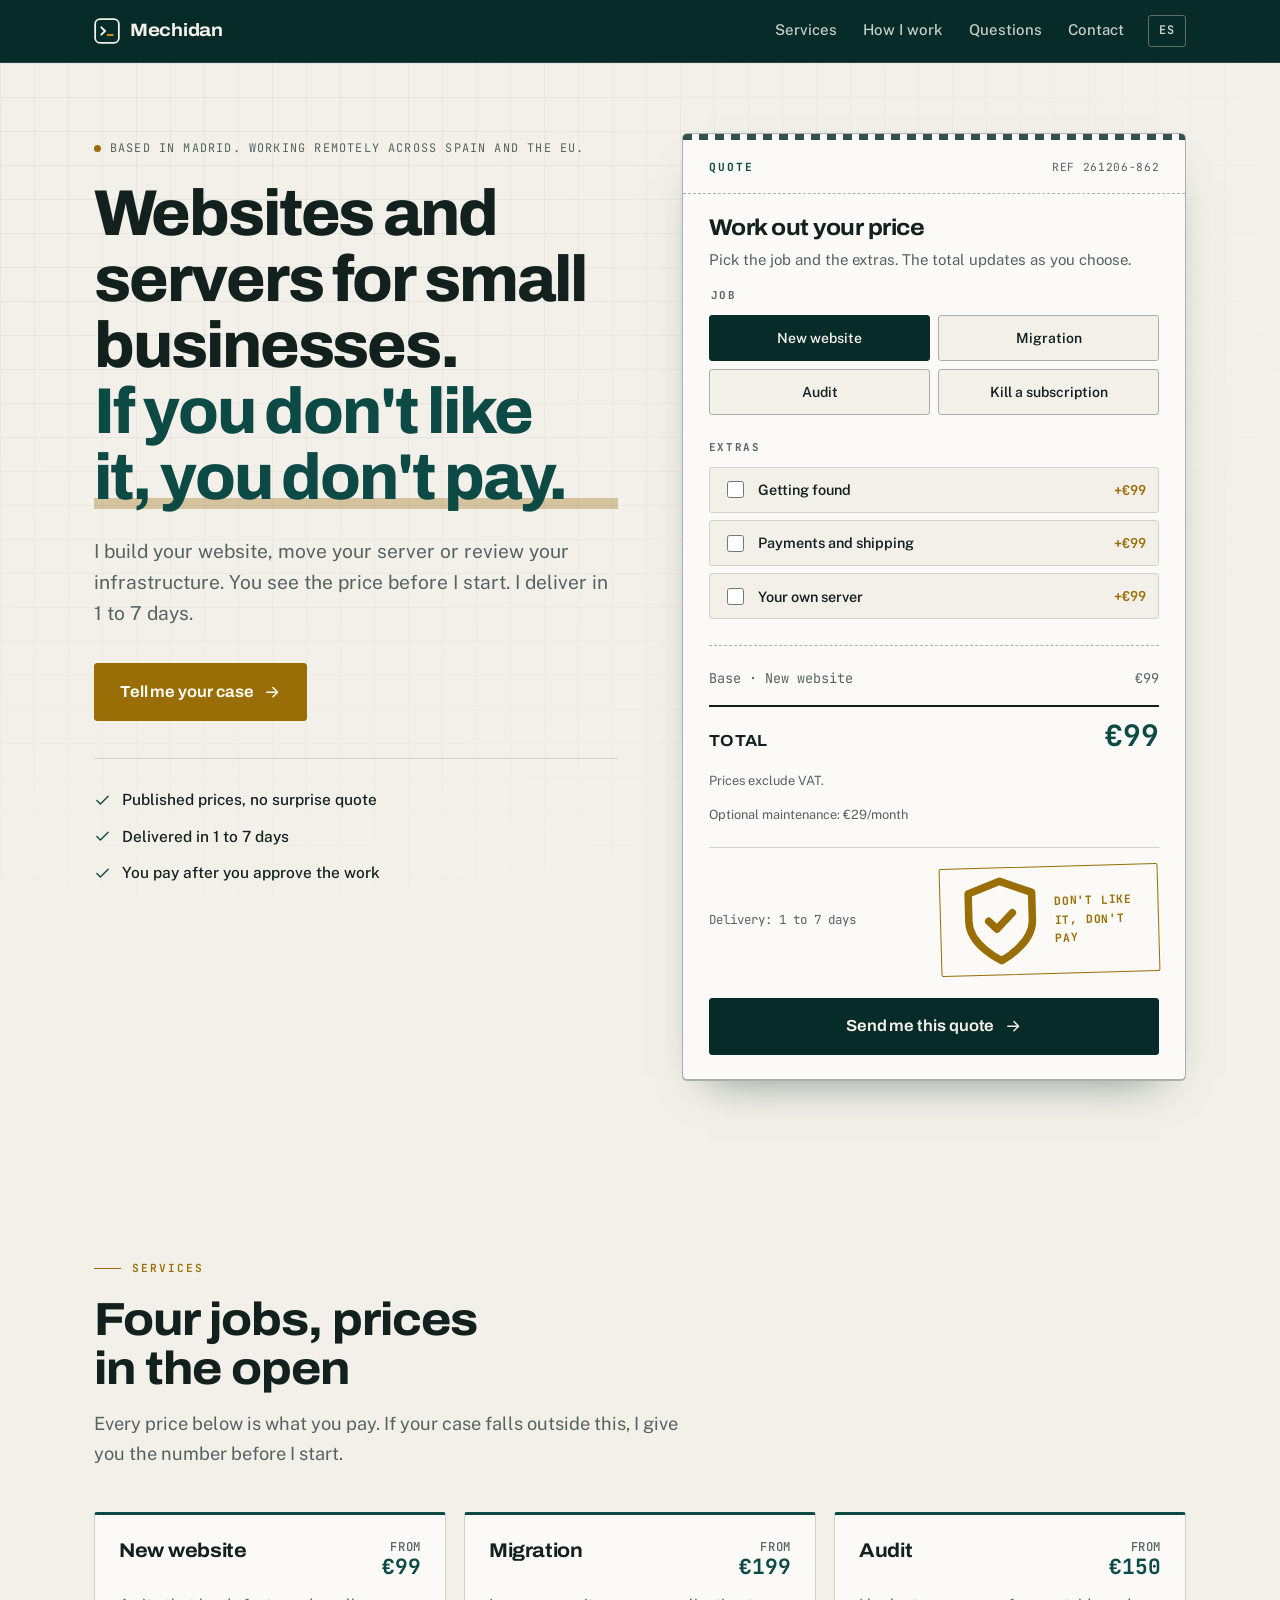
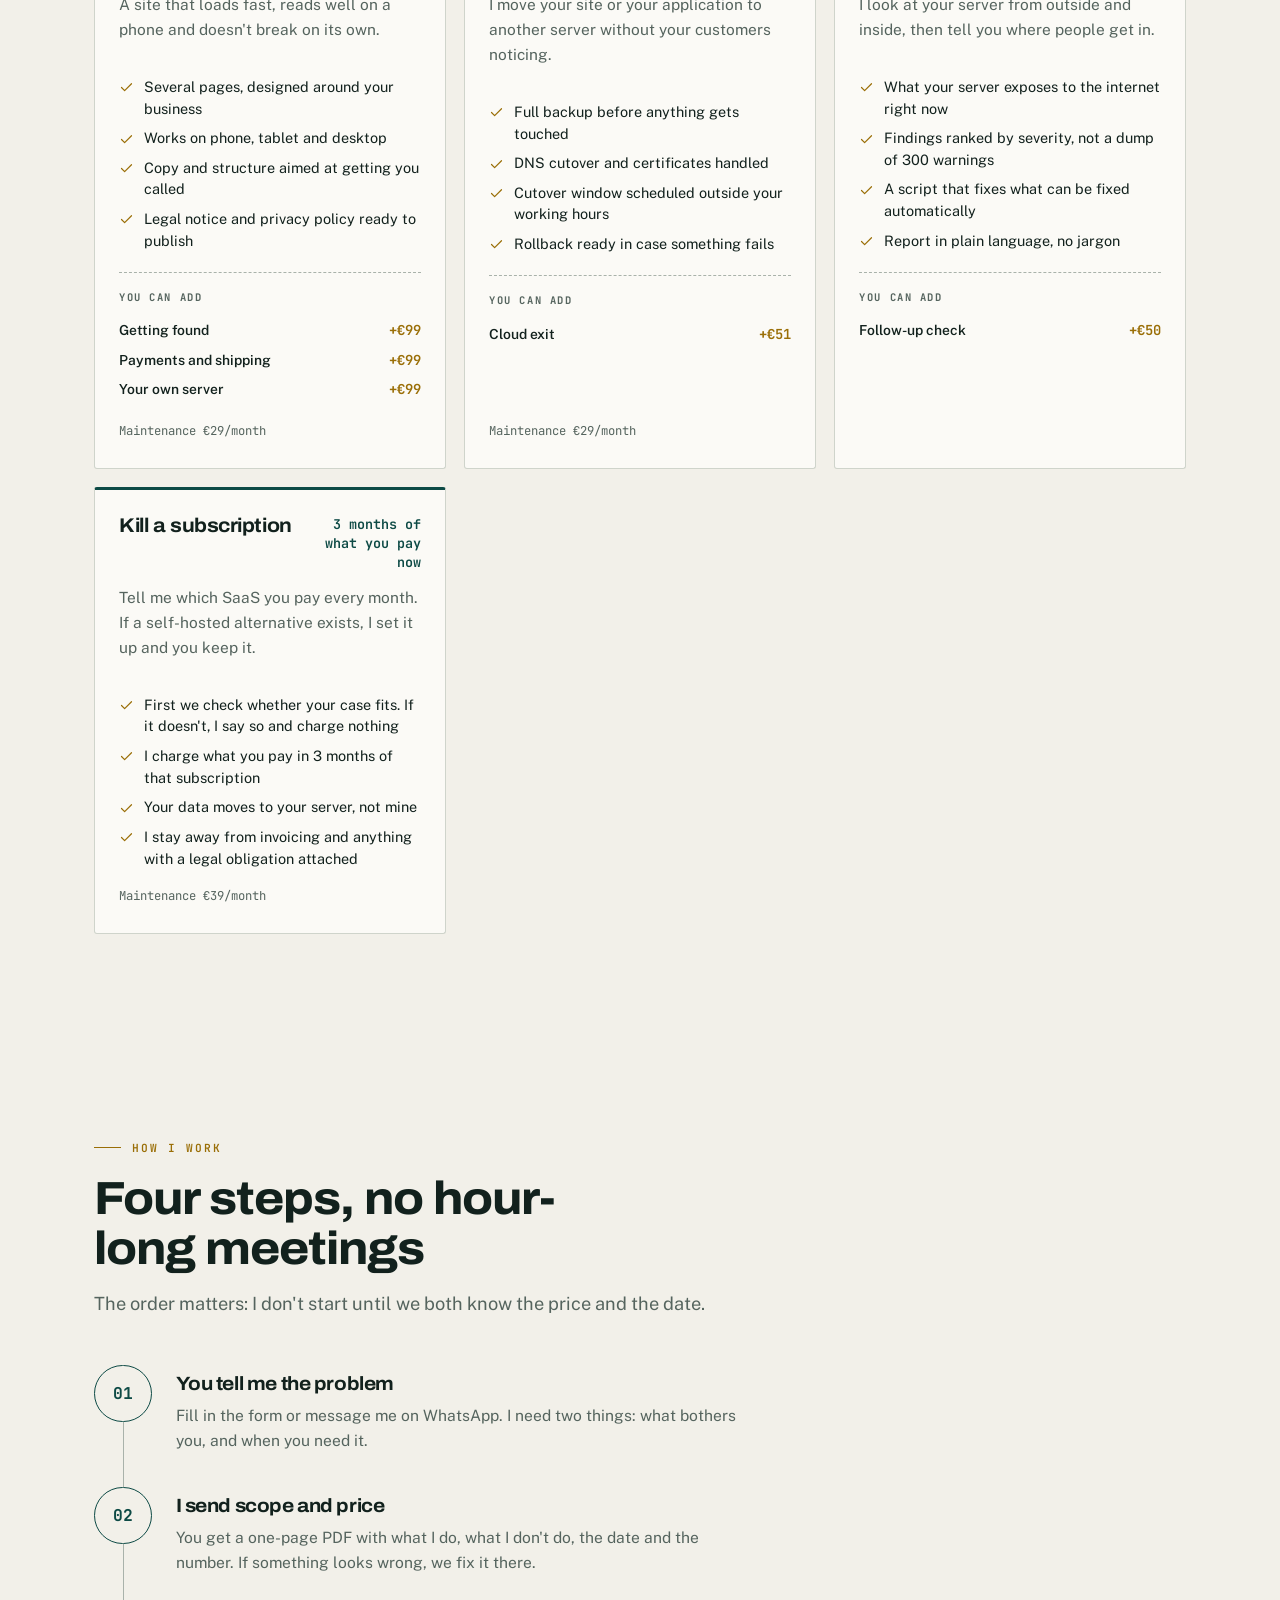
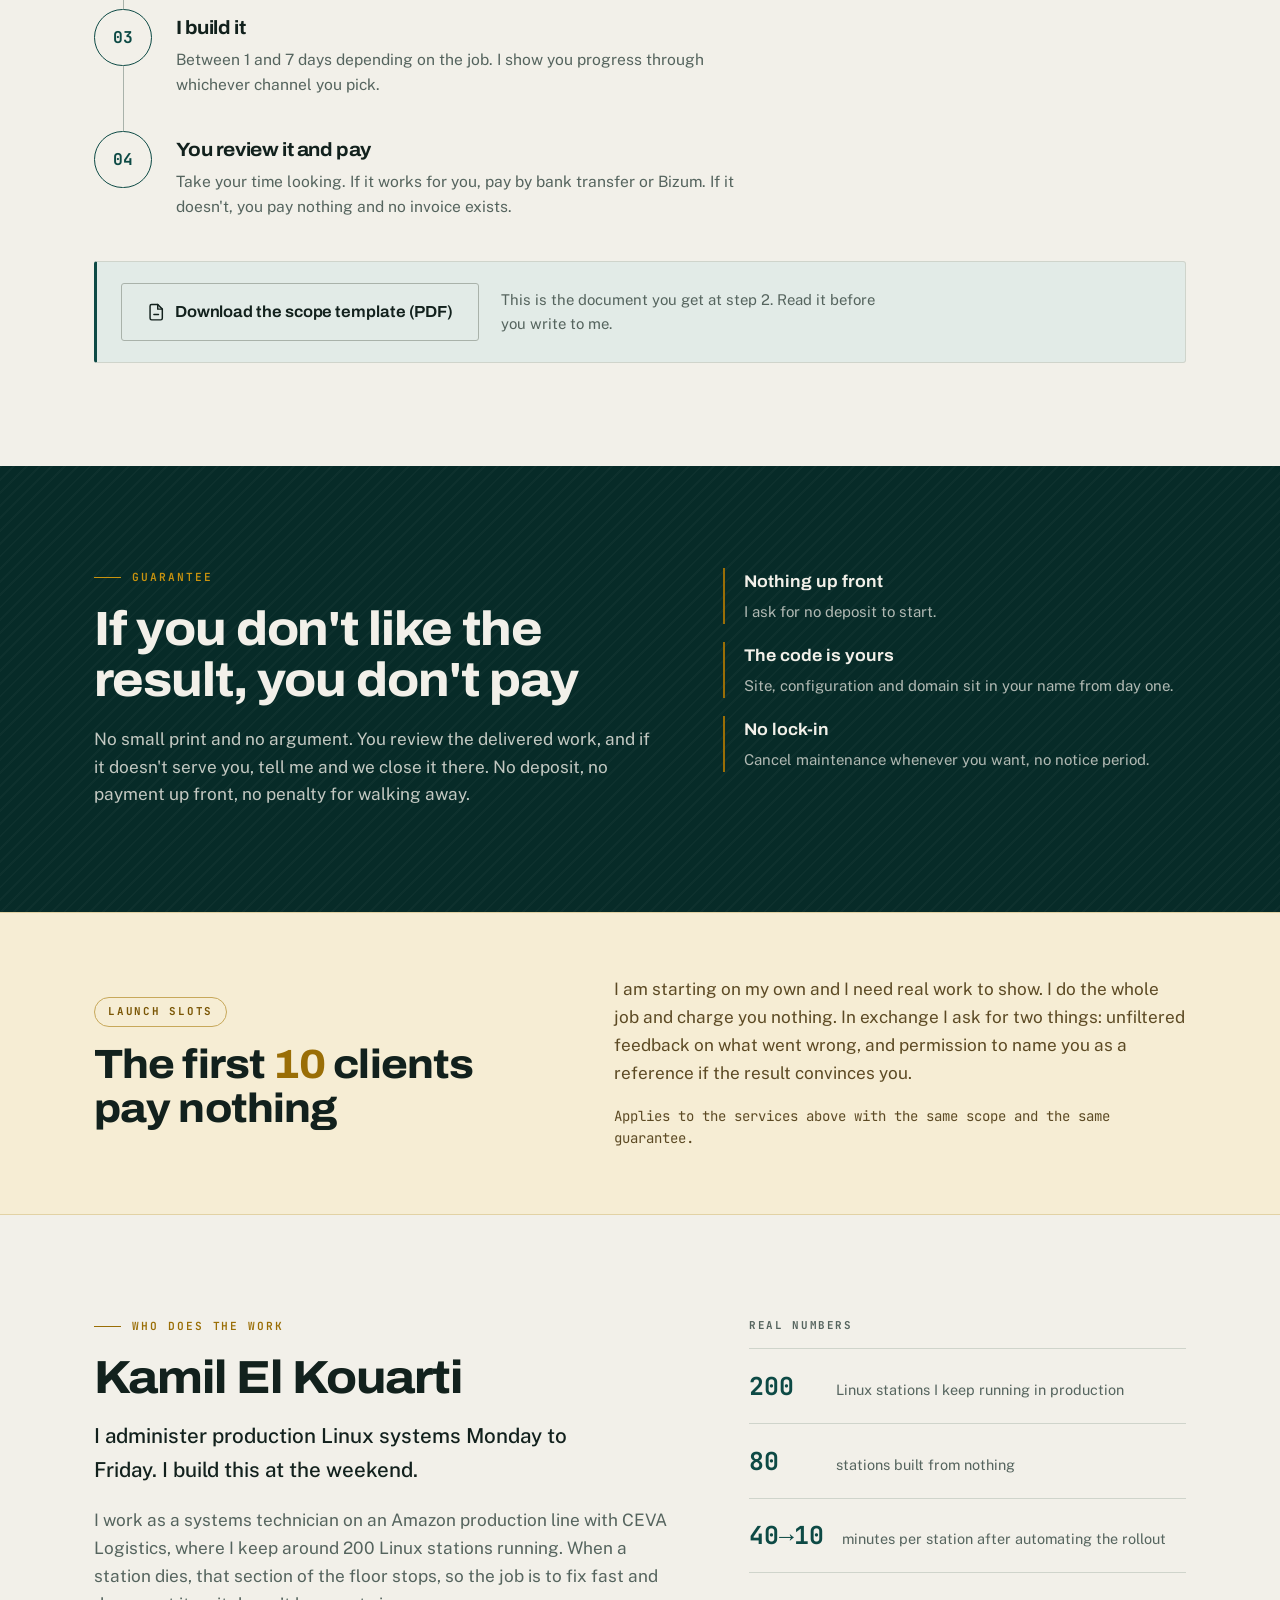
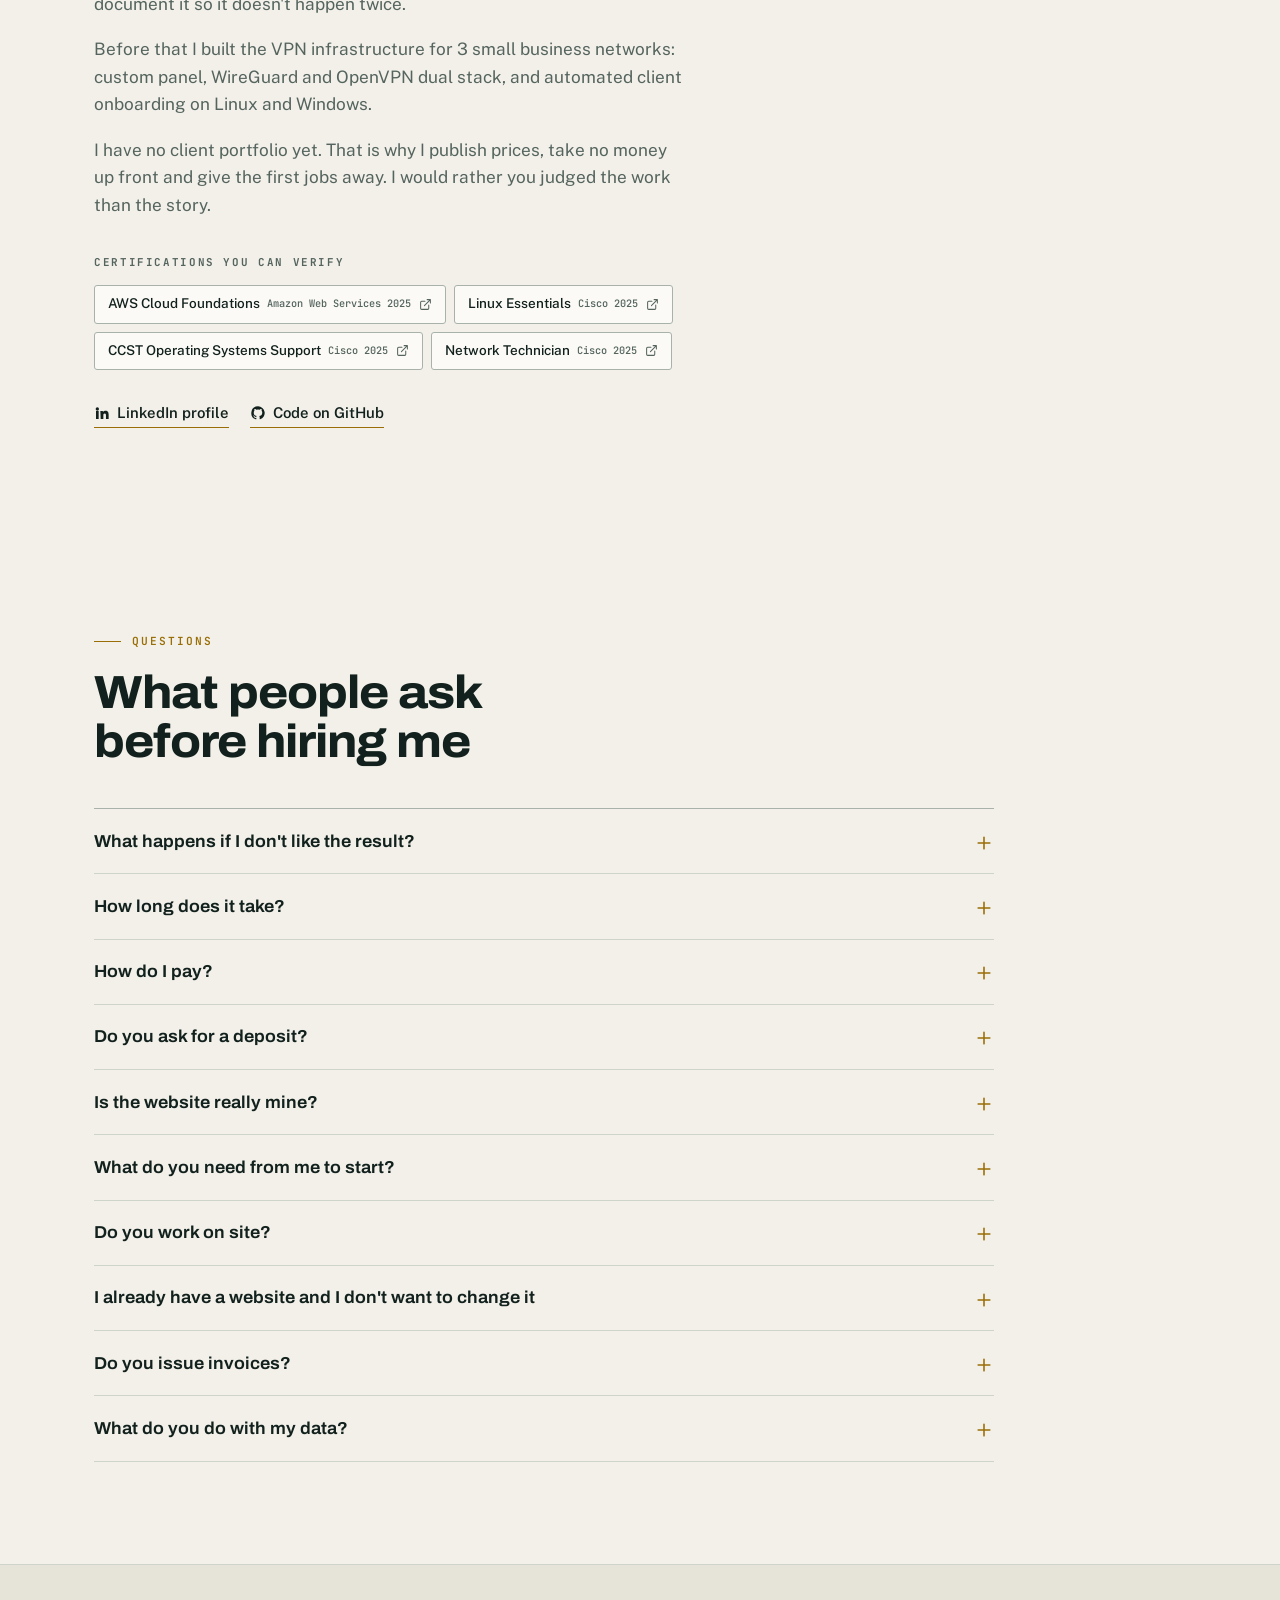
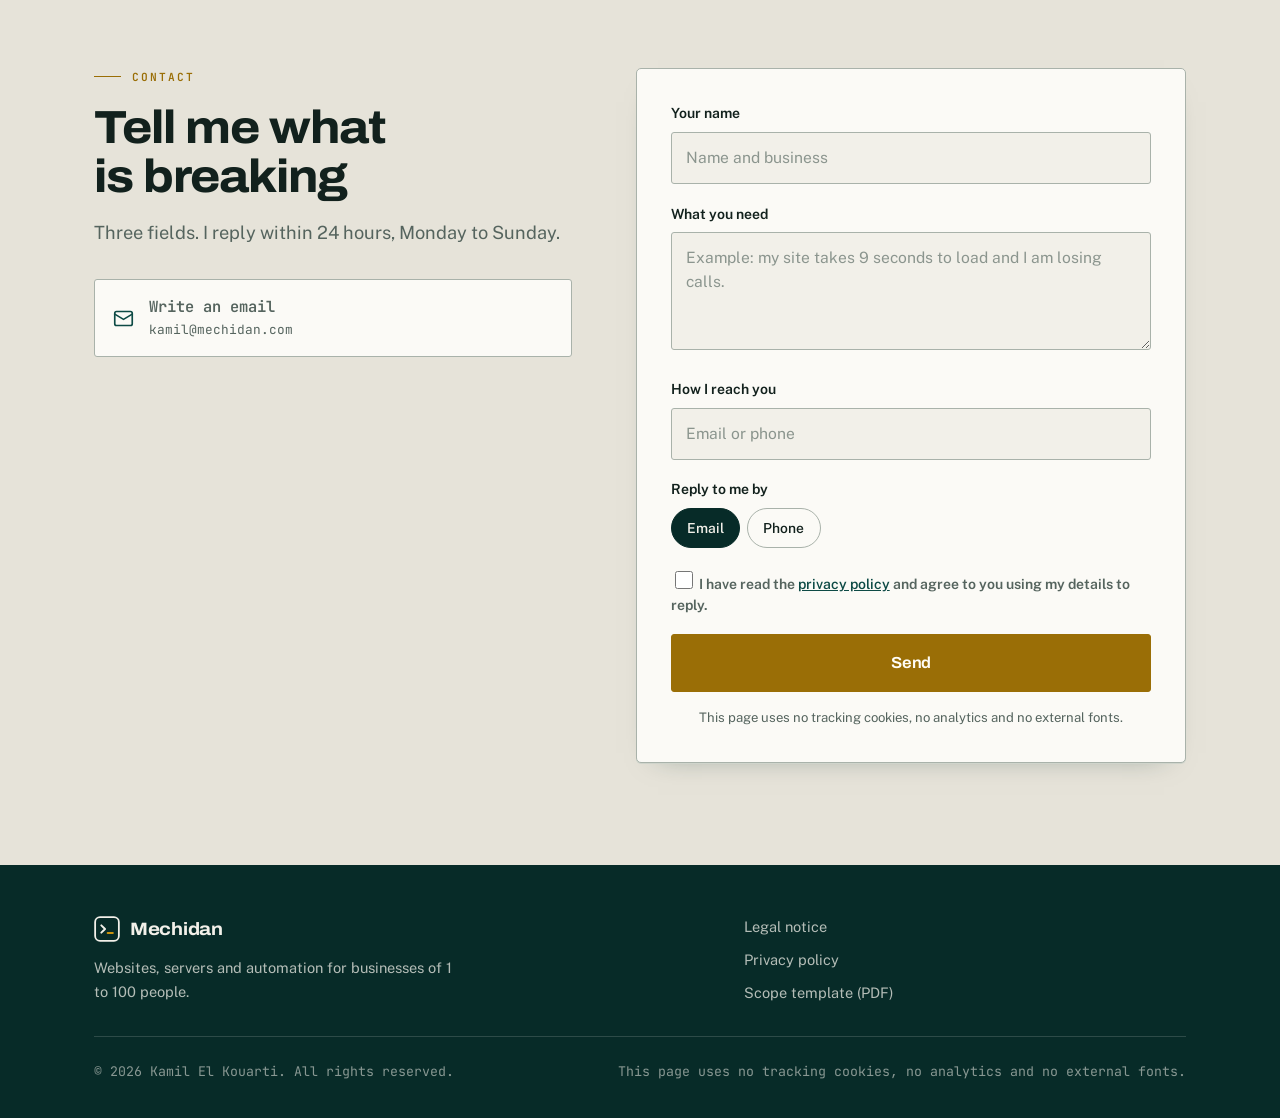
==== en/index.html @ d111effb "page" ====
<!doctype html>
<html lang="en" dir="ltr">
<head>
  <meta charset="utf-8">
  <meta name="viewport" content="width=device-width, initial-scale=1">
  <title>Websites and servers for small businesses | Mechidan</title>
  <meta name="description" content="I build your website, move your server or audit your infrastructure. Published prices, delivery in 1 to 7 days. If you don&#x27;t like the result, you don&#x27;t pay.">
  <link rel="canonical" href="https://mechidan.com/en/">
  <link rel="alternate" hreflang="es" href="https://mechidan.com/">
  <link rel="alternate" hreflang="en" href="https://mechidan.com/en/">
  <link rel="alternate" hreflang="x-default" href="https://mechidan.com/">
  <meta name="robots" content="index,follow,max-image-preview:large">
  <meta name="author" content="Kamil El Kouarti">
  <meta name="theme-color" content="#072B28">
  <meta property="og:type" content="website">
  <meta property="og:title" content="Websites and servers for small businesses | Mechidan">
  <meta property="og:description" content="I build your website, move your server or audit your infrastructure. Published prices, delivery in 1 to 7 days. If you don&#x27;t like the result, you don&#x27;t pay.">
  <meta property="og:url" content="https://mechidan.com/en/">
  <meta property="og:site_name" content="Mechidan">
  <meta property="og:locale" content="en">
  <meta property="og:image" content="https://mechidan.com/assets/img/og.png">
  <meta property="og:image:width" content="1200">
  <meta property="og:image:height" content="630">
  <meta property="og:image:alt" content="Mechidan: websites and servers for small businesses, published prices, money-back guarantee.">
  <meta name="twitter:card" content="summary_large_image">
  <link rel="icon" href="/assets/img/favicon.svg" type="image/svg+xml">
  <link rel="apple-touch-icon" href="/assets/img/icon-180.png">
  <link rel="manifest" href="/site.webmanifest">
  <meta name="keywords" content="small business web design, server migration, infrastructure security audit, website maintenance, self-hosted alternative, fixed price website">
  <link rel="preload" href="/assets/fonts/archivo-var.woff2" as="font" type="font/woff2" crossorigin>
  <link rel="preload" href="/assets/fonts/publicsans-var.woff2" as="font" type="font/woff2" crossorigin>
  <link rel="preload" href="/assets/fonts/jetbrainsmono-var.woff2" as="font" type="font/woff2" crossorigin>
  <link rel="stylesheet" href="/assets/css/style.css">
  <script type="application/ld+json">{"@context":"https://schema.org","@type":"ProfessionalService","@id":"https://mechidan.com/#business","name":"Mechidan","url":"https://mechidan.com/en/","description":"I build your website, move your server or audit your infrastructure. Published prices, delivery in 1 to 7 days. If you don't like the result, you don't pay.","email":"kamil@mechidan.com","founder":{"@type":"Person","name":"Kamil El Kouarti"},"areaServed":[{"@type":"Country","name":"Spain"}],"availableLanguage":["es","en"],"priceRange":"€€","address":{"@type":"PostalAddress","addressCountry":"ES","addressLocality":"Madrid"},"sameAs":["https://www.linkedin.com/in/elkouarti/","https://github.com/mkkouarti"],"makesOffer":[{"@type":"Offer","name":"New website","description":"A site that loads fast, reads well on a phone and doesn't break on its own.","priceCurrency":"EUR","availability":"https://schema.org/InStock","url":"https://mechidan.com/en/#services","price":"99","priceSpecification":{"@type":"PriceSpecification","price":"99","priceCurrency":"EUR","valueAddedTaxIncluded":false}},{"@type":"Offer","name":"Migration","description":"I move your site or your application to another server without your customers noticing.","priceCurrency":"EUR","availability":"https://schema.org/InStock","url":"https://mechidan.com/en/#services","price":"199","priceSpecification":{"@type":"PriceSpecification","price":"199","priceCurrency":"EUR","valueAddedTaxIncluded":false}},{"@type":"Offer","name":"Audit","description":"I look at your server from outside and inside, then tell you where people get in.","priceCurrency":"EUR","availability":"https://schema.org/InStock","url":"https://mechidan.com/en/#services","price":"150","priceSpecification":{"@type":"PriceSpecification","price":"150","priceCurrency":"EUR","valueAddedTaxIncluded":false}},{"@type":"Offer","name":"Kill a subscription","description":"Tell me which SaaS you pay every month. If a self-hosted alternative exists, I set it up and you keep it.","priceCurrency":"EUR","availability":"https://schema.org/InStock","url":"https://mechidan.com/en/#services"}],"knowsAbout":["Linux server administration","Website development","Server migration","Infrastructure security audit","Self-hosted software","WireGuard","Nginx"]}</script>
  <script type="application/ld+json">{"@context":"https://schema.org","@type":"WebSite","@id":"https://mechidan.com/#website","url":"https://mechidan.com/","name":"Mechidan","inLanguage":["en","es"],"publisher":{"@id":"https://mechidan.com/#business"}}</script>
  <script type="application/ld+json">{"@context":"https://schema.org","@type":"FAQPage","@id":"https://mechidan.com/en/#faq","mainEntity":[{"@type":"Question","name":"What happens if I don't like the result?","acceptedAnswer":{"@type":"Answer","text":"You don't pay. You review the delivered work and if it doesn't serve you, you tell me. I issue no invoice, claim nothing, and you keep whatever already sits in your name."}},{"@type":"Question","name":"How long does it take?","acceptedAnswer":{"@type":"Answer","text":"Between 1 and 7 days. A simple site lands in 1 or 2. A migration with mail and certificates runs to 5 or 7. The exact date goes in the scope document before I start."}},{"@type":"Question","name":"How do I pay?","acceptedAnswer":{"@type":"Answer","text":"Outside this website. Bank transfer or Bizum once the work is delivered and you have approved it. This page takes no payments and stores no banking data."}},{"@type":"Question","name":"Do you ask for a deposit?","acceptedAnswer":{"@type":"Answer","text":"No. I start with nothing up front. I carry the risk that you won't like it."}},{"@type":"Question","name":"Is the website really mine?","acceptedAnswer":{"@type":"Answer","text":"Yes. The domain registers in your name, the code gets handed to you and the hosting sits in your account. If you want a different supplier tomorrow, you take everything without asking me."}},{"@type":"Question","name":"What do you need from me to start?","acceptedAnswer":{"@type":"Answer","text":"The text you want to show, your logo if you have one, and access to the domain if you already bought it. If you have none of that, I write a first draft and you correct it."}},{"@type":"Question","name":"Do you work on site?","acceptedAnswer":{"@type":"Answer","text":"I work remotely across Spain. In Madrid I can come in person when the job needs it, for example touching a server that isn't exposed to the internet."}},{"@type":"Question","name":"I already have a website and I don't want to change it","acceptedAnswer":{"@type":"Answer","text":"Then migration or an audit is what you want. I can move your current site to a cheaper server or review where it sits exposed, without redoing the design."}},{"@type":"Question","name":"Do you issue invoices?","acceptedAnswer":{"@type":"Answer","text":"Yes, with full tax details, and always after you approve the work."}},{"@type":"Question","name":"What do you do with my data?","acceptedAnswer":{"@type":"Answer","text":"I keep your name and your contact so I can reply, nothing else. I sell no data, run no advertising and set no tracking. The privacy policy spells it out."}}]}</script>
  <script type="application/ld+json">{"@context":"https://schema.org","@type":"HowTo","name":"Four steps, no hour-long meetings","description":"The order matters: I don't start until we both know the price and the date.","totalTime":"P7D","step":[{"@type":"HowToStep","position":1,"name":"You tell me the problem","text":"Fill in the form or message me on WhatsApp. I need two things: what bothers you, and when you need it."},{"@type":"HowToStep","position":2,"name":"I send scope and price","text":"You get a one-page PDF with what I do, what I don't do, the date and the number. If something looks wrong, we fix it there."},{"@type":"HowToStep","position":3,"name":"I build it","text":"Between 1 and 7 days depending on the job. I show you progress through whichever channel you pick."},{"@type":"HowToStep","position":4,"name":"You review it and pay","text":"Take your time looking. If it works for you, pay by bank transfer or Bizum. If it doesn't, you pay nothing and no invoice exists."}]}</script>
</head>
<body>
<a class="skip" href="#main">Skip to content</a>
<header class="masthead">
  <div class="shell masthead__in">
    <a class="brand" href="/en/"><svg class="brand__mark" viewBox="0 0 32 32" fill="none" aria-hidden="true" focusable="false"><rect x="1.4" y="1.4" width="29.2" height="29.2" rx="6" stroke="currentColor" stroke-width="2.2"/><path d="M9 11.5 13.6 16 9 20.5" stroke="currentColor" stroke-width="2.4" stroke-linecap="round" stroke-linejoin="round"/><path d="M16.8 21h6.4" stroke="#C9930E" stroke-width="2.4" stroke-linecap="round"/></svg><span>Mechidan</span></a>
    <nav class="mainnav" id="mainnav" data-open="false" aria-label="Services"><a href="/en/#services">Services</a><a href="/en/#process">How I work</a><a href="/en/#faq">Questions</a><a href="/en/#contact">Contact</a></nav>
    <a class="lang" href="/" data-lang-set="es" hreflang="es"
       aria-label="View this page in Spanish">ES</a>
    <button class="burger" id="burger" type="button" aria-expanded="false"
            aria-controls="mainnav" aria-label="Open menu"><svg viewBox="0 0 24 24" fill="none" stroke="currentColor" stroke-width="1.9" stroke-linecap="round" stroke-linejoin="round" aria-hidden="true" focusable="false"><path d="M3 6h18M3 12h18M3 18h18"/></svg></button>
  </div>
</header>
<main id="main">
<section class="hero">
  <div class="shell hero__grid">
    <div>
      <p class="hero__eyebrow"><span class="pulse"></span>Based in Madrid. Working remotely across Spain and the EU.</p>
      <h1>Websites and servers for small businesses. <span class="accent">If you don&#x27;t like it, you don&#x27;t pay.</span></h1>
      <p class="hero__sub">I build your website, move your server or review your infrastructure. You see the price before I start. I deliver in 1 to 7 days.</p>
      <div class="hero__cta"><a class="btn btn--brass" href="#contact">Tell me your case<svg viewBox="0 0 24 24" fill="none" stroke="currentColor" stroke-width="1.9" stroke-linecap="round" stroke-linejoin="round" aria-hidden="true" focusable="false"><path d="M5 12h14M13 6l6 6-6 6"/></svg></a></div>
      <ul class="trustrow"><li><svg viewBox="0 0 24 24" fill="none" stroke="currentColor" stroke-width="1.9" stroke-linecap="round" stroke-linejoin="round" aria-hidden="true" focusable="false"><path d="M20 6 9 17l-5-5"/></svg><span>Published prices, no surprise quote</span></li><li><svg viewBox="0 0 24 24" fill="none" stroke="currentColor" stroke-width="1.9" stroke-linecap="round" stroke-linejoin="round" aria-hidden="true" focusable="false"><path d="M20 6 9 17l-5-5"/></svg><span>Delivered in 1 to 7 days</span></li><li><svg viewBox="0 0 24 24" fill="none" stroke="currentColor" stroke-width="1.9" stroke-linecap="round" stroke-linejoin="round" aria-hidden="true" focusable="false"><path d="M20 6 9 17l-5-5"/></svg><span>You pay after you approve the work</span></li></ul>
    </div>

    <aside class="docket" id="docket" aria-labelledby="docket-title">
      <div class="docket__head">
        <span class="docket__label">Quote</span>
        <span class="docket__ref" id="docket-ref">REF</span>
      </div>
      <div class="docket__body">
        <h2 class="docket__title" id="docket-title">Work out your price</h2>
        <p class="docket__intro">Pick the job and the extras. The total updates as you choose.</p>

        <fieldset style="border:0;padding:0;margin:0">
          <legend class="fieldlabel">Job</legend>
          <div class="picker"><label class="picker__opt"><input type="radio" name="docket-service" value="web" checked><span>New website</span></label><label class="picker__opt"><input type="radio" name="docket-service" value="migration"><span>Migration</span></label><label class="picker__opt"><input type="radio" name="docket-service" value="audit"><span>Audit</span></label><label class="picker__opt"><input type="radio" name="docket-service" value="subkill"><span>Kill a subscription</span></label></div>
        </fieldset>

        <p class="fieldlabel">Extras</p>
        <div class="addons" id="docket-addons"></div>

        <dl class="ledger">
          <div id="docket-lines"></div>
          <div class="ledger__total">
            <dt>Total</dt>
            <dd id="docket-total">&mdash;</dd>
          </div>
        </dl>
        <p class="ledger__note" id="docket-note"></p>
        <p class="ledger__note" id="docket-maint" hidden></p>

        <div class="docket__meta">
          <span>Delivery: 1 to 7 days</span>
          <span class="stamp"><svg viewBox="0 0 24 24" fill="none" stroke="currentColor" stroke-width="1.9" stroke-linecap="round" stroke-linejoin="round" aria-hidden="true" focusable="false"><path d="M12 22s8-4 8-10V5l-8-3-8 3v7c0 6 8 10 8 10Z"/><path d="m9 12 2 2 4-4"/></svg>Don&#x27;t like it, don&#x27;t pay</span>
        </div>

        <div class="docket__actions">
          <button class="btn btn--ink btn--block" id="docket-send" type="button">
            Send me this quote<svg viewBox="0 0 24 24" fill="none" stroke="currentColor" stroke-width="1.9" stroke-linecap="round" stroke-linejoin="round" aria-hidden="true" focusable="false"><path d="M5 12h14M13 6l6 6-6 6"/></svg></button>
          
        </div>
      </div>
    </aside>
  </div>
</section>
<section class="band" id="services">
  <div class="shell">
    <p class="eyebrow">Services</p>
    <h2 class="h-sec">Four jobs, prices in the open</h2>
    <p class="sec-lede">Every price below is what you pay. If your case falls outside this, I give you the number before I start.</p>
    <div class="svc-grid"><article class="svc reveal">
      <div class="svc__top"><h3 class="svc__name">New website</h3><div class="svc__price"><small>from</small>€99</div></div>
      <p class="svc__pitch">A site that loads fast, reads well on a phone and doesn&#x27;t break on its own.</p>
      <ul class="svc__list"><li><svg viewBox="0 0 24 24" fill="none" stroke="currentColor" stroke-width="1.9" stroke-linecap="round" stroke-linejoin="round" aria-hidden="true" focusable="false"><path d="M20 6 9 17l-5-5"/></svg><span>Several pages, designed around your business</span></li><li><svg viewBox="0 0 24 24" fill="none" stroke="currentColor" stroke-width="1.9" stroke-linecap="round" stroke-linejoin="round" aria-hidden="true" focusable="false"><path d="M20 6 9 17l-5-5"/></svg><span>Works on phone, tablet and desktop</span></li><li><svg viewBox="0 0 24 24" fill="none" stroke="currentColor" stroke-width="1.9" stroke-linecap="round" stroke-linejoin="round" aria-hidden="true" focusable="false"><path d="M20 6 9 17l-5-5"/></svg><span>Copy and structure aimed at getting you called</span></li><li><svg viewBox="0 0 24 24" fill="none" stroke="currentColor" stroke-width="1.9" stroke-linecap="round" stroke-linejoin="round" aria-hidden="true" focusable="false"><path d="M20 6 9 17l-5-5"/></svg><span>Legal notice and privacy policy ready to publish</span></li></ul>
      <div class="svc__addons"><p class="svc__addonsH">You can add</p><div class="svc__addon"><b>Getting found</b><span>+€99</span></div><div class="svc__addon"><b>Payments and shipping</b><span>+€99</span></div><div class="svc__addon"><b>Your own server</b><span>+€99</span></div></div>
      <p class="svc__maint">Maintenance €29/month</p>
    </article><article class="svc reveal">
      <div class="svc__top"><h3 class="svc__name">Migration</h3><div class="svc__price"><small>from</small>€199</div></div>
      <p class="svc__pitch">I move your site or your application to another server without your customers noticing.</p>
      <ul class="svc__list"><li><svg viewBox="0 0 24 24" fill="none" stroke="currentColor" stroke-width="1.9" stroke-linecap="round" stroke-linejoin="round" aria-hidden="true" focusable="false"><path d="M20 6 9 17l-5-5"/></svg><span>Full backup before anything gets touched</span></li><li><svg viewBox="0 0 24 24" fill="none" stroke="currentColor" stroke-width="1.9" stroke-linecap="round" stroke-linejoin="round" aria-hidden="true" focusable="false"><path d="M20 6 9 17l-5-5"/></svg><span>DNS cutover and certificates handled</span></li><li><svg viewBox="0 0 24 24" fill="none" stroke="currentColor" stroke-width="1.9" stroke-linecap="round" stroke-linejoin="round" aria-hidden="true" focusable="false"><path d="M20 6 9 17l-5-5"/></svg><span>Cutover window scheduled outside your working hours</span></li><li><svg viewBox="0 0 24 24" fill="none" stroke="currentColor" stroke-width="1.9" stroke-linecap="round" stroke-linejoin="round" aria-hidden="true" focusable="false"><path d="M20 6 9 17l-5-5"/></svg><span>Rollback ready in case something fails</span></li></ul>
      <div class="svc__addons"><p class="svc__addonsH">You can add</p><div class="svc__addon"><b>Cloud exit</b><span>+€51</span></div></div>
      <p class="svc__maint">Maintenance €29/month</p>
    </article><article class="svc reveal">
      <div class="svc__top"><h3 class="svc__name">Audit</h3><div class="svc__price"><small>from</small>€150</div></div>
      <p class="svc__pitch">I look at your server from outside and inside, then tell you where people get in.</p>
      <ul class="svc__list"><li><svg viewBox="0 0 24 24" fill="none" stroke="currentColor" stroke-width="1.9" stroke-linecap="round" stroke-linejoin="round" aria-hidden="true" focusable="false"><path d="M20 6 9 17l-5-5"/></svg><span>What your server exposes to the internet right now</span></li><li><svg viewBox="0 0 24 24" fill="none" stroke="currentColor" stroke-width="1.9" stroke-linecap="round" stroke-linejoin="round" aria-hidden="true" focusable="false"><path d="M20 6 9 17l-5-5"/></svg><span>Findings ranked by severity, not a dump of 300 warnings</span></li><li><svg viewBox="0 0 24 24" fill="none" stroke="currentColor" stroke-width="1.9" stroke-linecap="round" stroke-linejoin="round" aria-hidden="true" focusable="false"><path d="M20 6 9 17l-5-5"/></svg><span>A script that fixes what can be fixed automatically</span></li><li><svg viewBox="0 0 24 24" fill="none" stroke="currentColor" stroke-width="1.9" stroke-linecap="round" stroke-linejoin="round" aria-hidden="true" focusable="false"><path d="M20 6 9 17l-5-5"/></svg><span>Report in plain language, no jargon</span></li></ul>
      <div class="svc__addons"><p class="svc__addonsH">You can add</p><div class="svc__addon"><b>Follow-up check</b><span>+€50</span></div></div>
      
    </article><article class="svc reveal">
      <div class="svc__top"><h3 class="svc__name">Kill a subscription</h3><div class="svc__price is-text">3 months of what you pay now</div></div>
      <p class="svc__pitch">Tell me which SaaS you pay every month. If a self-hosted alternative exists, I set it up and you keep it.</p>
      <ul class="svc__list"><li><svg viewBox="0 0 24 24" fill="none" stroke="currentColor" stroke-width="1.9" stroke-linecap="round" stroke-linejoin="round" aria-hidden="true" focusable="false"><path d="M20 6 9 17l-5-5"/></svg><span>First we check whether your case fits. If it doesn&#x27;t, I say so and charge nothing</span></li><li><svg viewBox="0 0 24 24" fill="none" stroke="currentColor" stroke-width="1.9" stroke-linecap="round" stroke-linejoin="round" aria-hidden="true" focusable="false"><path d="M20 6 9 17l-5-5"/></svg><span>I charge what you pay in 3 months of that subscription</span></li><li><svg viewBox="0 0 24 24" fill="none" stroke="currentColor" stroke-width="1.9" stroke-linecap="round" stroke-linejoin="round" aria-hidden="true" focusable="false"><path d="M20 6 9 17l-5-5"/></svg><span>Your data moves to your server, not mine</span></li><li><svg viewBox="0 0 24 24" fill="none" stroke="currentColor" stroke-width="1.9" stroke-linecap="round" stroke-linejoin="round" aria-hidden="true" focusable="false"><path d="M20 6 9 17l-5-5"/></svg><span>I stay away from invoicing and anything with a legal obligation attached</span></li></ul>
      
      <p class="svc__maint">Maintenance €39/month</p>
    </article></div>
  </div>
</section>
<section class="band" id="process">
  <div class="shell">
    <p class="eyebrow">How I work</p>
    <h2 class="h-sec">Four steps, no hour-long meetings</h2>
    <p class="sec-lede">The order matters: I don&#x27;t start until we both know the price and the date.</p>
    <div class="steps"><article class="step reveal">
      <div class="step__n" aria-hidden="true"></div>
      <div><h3 class="step__name">You tell me the problem</h3>
      <p class="step__detail">Fill in the form or message me on WhatsApp. I need two things: what bothers you, and when you need it.</p></div>
    </article><article class="step reveal">
      <div class="step__n" aria-hidden="true"></div>
      <div><h3 class="step__name">I send scope and price</h3>
      <p class="step__detail">You get a one-page PDF with what I do, what I don&#x27;t do, the date and the number. If something looks wrong, we fix it there.</p></div>
    </article><article class="step reveal">
      <div class="step__n" aria-hidden="true"></div>
      <div><h3 class="step__name">I build it</h3>
      <p class="step__detail">Between 1 and 7 days depending on the job. I show you progress through whichever channel you pick.</p></div>
    </article><article class="step reveal">
      <div class="step__n" aria-hidden="true"></div>
      <div><h3 class="step__name">You review it and pay</h3>
      <p class="step__detail">Take your time looking. If it works for you, pay by bank transfer or Bizum. If it doesn&#x27;t, you pay nothing and no invoice exists.</p></div>
    </article></div>
    <div class="scope-cta">
      <a class="btn btn--line" href="/assets/docs/scope-mechidan-en.pdf" download><svg viewBox="0 0 24 24" fill="none" stroke="currentColor" stroke-width="1.9" stroke-linecap="round" stroke-linejoin="round" aria-hidden="true" focusable="false"><path d="M14 2H6a2 2 0 0 0-2 2v16a2 2 0 0 0 2 2h12a2 2 0 0 0 2-2V8Z"/><path d="M14 2v6h6M9 15h6"/></svg>Download the scope template (PDF)</a>
      <p>This is the document you get at step 2. Read it before you write to me.</p>
    </div>
  </div>
</section>
<section class="guarantee band" id="guarantee">
  <div class="shell guarantee__grid">
    <div>
      <p class="eyebrow">Guarantee</p>
      <h2>If you don&#x27;t like the result, you don&#x27;t pay</h2>
      <p class="guarantee__body">No small print and no argument. You review the delivered work, and if it doesn&#x27;t serve you, tell me and we close it there. No deposit, no payment up front, no penalty for walking away.</p>
    </div>
    <ul class="gpoints"><li class="gpoint"><b>Nothing up front</b><span>I ask for no deposit to start.</span></li><li class="gpoint"><b>The code is yours</b><span>Site, configuration and domain sit in your name from day one.</span></li><li class="gpoint"><b>No lock-in</b><span>Cancel maintenance whenever you want, no notice period.</span></li></ul>
  </div>
</section>
<section class="launch band--tight">
  <div class="shell launch__in">
    <div>
      <span class="launch__badge">Launch slots</span>
      <h2>The first <span class="launch__slots">10</span> clients pay nothing</h2>
    </div>
    <div>
      <p>I am starting on my own and I need real work to show. I do the whole job and charge you nothing. In exchange I ask for two things: unfiltered feedback on what went wrong, and permission to name you as a reference if the result convinces you.</p>
      <p class="launch__note">Applies to the services above with the same scope and the same guarantee.</p>
    </div>
  </div>
</section>
<section class="band" id="about">
  <div class="shell about__grid">
    <div>
      <p class="eyebrow">Who does the work</p>
      <h2 class="h-sec">Kamil El Kouarti</h2>
      <p class="about__lead">I administer production Linux systems Monday to Friday. I build this at the weekend.</p>
      <div class="about__body"><p>I work as a systems technician on an Amazon production line with CEVA Logistics, where I keep around 200 Linux stations running. When a station dies, that section of the floor stops, so the job is to fix fast and document it so it doesn&#x27;t happen twice.</p><p>Before that I built the VPN infrastructure for 3 small business networks: custom panel, WireGuard and OpenVPN dual stack, and automated client onboarding on Linux and Windows.</p><p>I have no client portfolio yet. That is why I publish prices, take no money up front and give the first jobs away. I would rather you judged the work than the story.</p></div>
      <div class="creds">
        <p class="creds__h">Certifications you can verify</p>
        <div class="cred-list"><a class="cred" href="https://www.credly.com/badges/c526c760-b685-4ce8-b9aa-d0a5f85b7eb8/linked_in_profile" target="_blank" rel="noopener nofollow"><span>AWS Cloud Foundations</span><em>Amazon Web Services 2025</em><svg viewBox="0 0 24 24" fill="none" stroke="currentColor" stroke-width="1.9" stroke-linecap="round" stroke-linejoin="round" aria-hidden="true" focusable="false"><path d="M15 3h6v6M10 14 21 3M18 13v6a2 2 0 0 1-2 2H5a2 2 0 0 1-2-2V8a2 2 0 0 1 2-2h6"/></svg></a><a class="cred" href="https://www.credly.com/badges/87336296-3fcb-48a1-99bb-15133cddb80b/linked_in_profile" target="_blank" rel="noopener nofollow"><span>Linux Essentials</span><em>Cisco 2025</em><svg viewBox="0 0 24 24" fill="none" stroke="currentColor" stroke-width="1.9" stroke-linecap="round" stroke-linejoin="round" aria-hidden="true" focusable="false"><path d="M15 3h6v6M10 14 21 3M18 13v6a2 2 0 0 1-2 2H5a2 2 0 0 1-2-2V8a2 2 0 0 1 2-2h6"/></svg></a><a class="cred" href="https://www.credly.com/badges/e56a6777-4ee3-431e-8308-f22abb29547f/linked_in_profile" target="_blank" rel="noopener nofollow"><span>CCST Operating Systems Support</span><em>Cisco 2025</em><svg viewBox="0 0 24 24" fill="none" stroke="currentColor" stroke-width="1.9" stroke-linecap="round" stroke-linejoin="round" aria-hidden="true" focusable="false"><path d="M15 3h6v6M10 14 21 3M18 13v6a2 2 0 0 1-2 2H5a2 2 0 0 1-2-2V8a2 2 0 0 1 2-2h6"/></svg></a><a class="cred" href="https://www.credly.com/badges/607ccb93-c705-4ab3-98b4-d77037e4f134/linked_in_profile" target="_blank" rel="noopener nofollow"><span>Network Technician</span><em>Cisco 2025</em><svg viewBox="0 0 24 24" fill="none" stroke="currentColor" stroke-width="1.9" stroke-linecap="round" stroke-linejoin="round" aria-hidden="true" focusable="false"><path d="M15 3h6v6M10 14 21 3M18 13v6a2 2 0 0 1-2 2H5a2 2 0 0 1-2-2V8a2 2 0 0 1 2-2h6"/></svg></a></div>
      </div>
      <div class="about__links">
        <a href="https://www.linkedin.com/in/elkouarti/" target="_blank" rel="noopener"><svg viewBox="0 0 24 24" fill="currentColor" stroke="none" stroke-width="1.9" stroke-linecap="round" stroke-linejoin="round" aria-hidden="true" focusable="false"><path d="M4.98 3.5A2.5 2.5 0 1 1 2.5 6 2.5 2.5 0 0 1 4.98 3.5ZM3 8.98h4V21H3ZM9.5 8.98h3.83v1.64h.05a4.2 4.2 0 0 1 3.78-2.08c4.04 0 4.79 2.66 4.79 6.12V21h-4v-5.45c0-1.3-.02-2.98-1.81-2.98-1.82 0-2.1 1.42-2.1 2.88V21h-4Z"/></svg>LinkedIn profile</a>
        <a href="https://github.com/mkkouarti" target="_blank" rel="noopener"><svg viewBox="0 0 24 24" fill="currentColor" stroke="none" stroke-width="1.9" stroke-linecap="round" stroke-linejoin="round" aria-hidden="true" focusable="false"><path d="M12 2a10 10 0 0 0-3.16 19.49c.5.09.68-.22.68-.48l-.01-1.7c-2.78.6-3.37-1.34-3.37-1.34-.45-1.16-1.1-1.47-1.1-1.47-.91-.62.07-.6.07-.6 1 .07 1.53 1.03 1.53 1.03.9 1.53 2.34 1.09 2.91.83.09-.65.35-1.09.63-1.34-2.22-.25-4.55-1.11-4.55-4.94 0-1.09.39-1.98 1.03-2.68-.1-.25-.45-1.27.1-2.65 0 0 .84-.27 2.75 1.02a9.5 9.5 0 0 1 5 0c1.91-1.3 2.75-1.02 2.75-1.02.55 1.38.2 2.4.1 2.65.64.7 1.03 1.6 1.03 2.68 0 3.84-2.34 4.68-4.57 4.93.36.31.68.92.68 1.85l-.01 2.75c0 .27.18.58.69.48A10 10 0 0 0 12 2Z"/></svg>Code on GitHub</a>
      </div>
    </div>
    <div>
      <p class="creds__h">Real numbers</p>
      <ul class="stats"><li class="stat"><b>200</b><span>Linux stations I keep running in production</span></li><li class="stat"><b>80</b><span>stations built from nothing</span></li><li class="stat"><b>40→10</b><span>minutes per station after automating the rollout</span></li></ul>
    </div>
  </div>
</section>
<section class="band" id="faq">
  <div class="shell">
    <p class="eyebrow">Questions</p>
    <h2 class="h-sec">What people ask before hiring me</h2>
    <div class="faq"><details class="qa">
      <summary>What happens if I don&#x27;t like the result?<svg class="qa__icon" viewBox="0 0 24 24" fill="none" stroke="currentColor" stroke-width="1.9" stroke-linecap="round" stroke-linejoin="round" aria-hidden="true" focusable="false"><path d="M12 5v14M5 12h14"/></svg></summary>
      <div class="qa__a">You don&#x27;t pay. You review the delivered work and if it doesn&#x27;t serve you, you tell me. I issue no invoice, claim nothing, and you keep whatever already sits in your name.</div>
    </details><details class="qa">
      <summary>How long does it take?<svg class="qa__icon" viewBox="0 0 24 24" fill="none" stroke="currentColor" stroke-width="1.9" stroke-linecap="round" stroke-linejoin="round" aria-hidden="true" focusable="false"><path d="M12 5v14M5 12h14"/></svg></summary>
      <div class="qa__a">Between 1 and 7 days. A simple site lands in 1 or 2. A migration with mail and certificates runs to 5 or 7. The exact date goes in the scope document before I start.</div>
    </details><details class="qa">
      <summary>How do I pay?<svg class="qa__icon" viewBox="0 0 24 24" fill="none" stroke="currentColor" stroke-width="1.9" stroke-linecap="round" stroke-linejoin="round" aria-hidden="true" focusable="false"><path d="M12 5v14M5 12h14"/></svg></summary>
      <div class="qa__a">Outside this website. Bank transfer or Bizum once the work is delivered and you have approved it. This page takes no payments and stores no banking data.</div>
    </details><details class="qa">
      <summary>Do you ask for a deposit?<svg class="qa__icon" viewBox="0 0 24 24" fill="none" stroke="currentColor" stroke-width="1.9" stroke-linecap="round" stroke-linejoin="round" aria-hidden="true" focusable="false"><path d="M12 5v14M5 12h14"/></svg></summary>
      <div class="qa__a">No. I start with nothing up front. I carry the risk that you won&#x27;t like it.</div>
    </details><details class="qa">
      <summary>Is the website really mine?<svg class="qa__icon" viewBox="0 0 24 24" fill="none" stroke="currentColor" stroke-width="1.9" stroke-linecap="round" stroke-linejoin="round" aria-hidden="true" focusable="false"><path d="M12 5v14M5 12h14"/></svg></summary>
      <div class="qa__a">Yes. The domain registers in your name, the code gets handed to you and the hosting sits in your account. If you want a different supplier tomorrow, you take everything without asking me.</div>
    </details><details class="qa">
      <summary>What do you need from me to start?<svg class="qa__icon" viewBox="0 0 24 24" fill="none" stroke="currentColor" stroke-width="1.9" stroke-linecap="round" stroke-linejoin="round" aria-hidden="true" focusable="false"><path d="M12 5v14M5 12h14"/></svg></summary>
      <div class="qa__a">The text you want to show, your logo if you have one, and access to the domain if you already bought it. If you have none of that, I write a first draft and you correct it.</div>
    </details><details class="qa">
      <summary>Do you work on site?<svg class="qa__icon" viewBox="0 0 24 24" fill="none" stroke="currentColor" stroke-width="1.9" stroke-linecap="round" stroke-linejoin="round" aria-hidden="true" focusable="false"><path d="M12 5v14M5 12h14"/></svg></summary>
      <div class="qa__a">I work remotely across Spain. In Madrid I can come in person when the job needs it, for example touching a server that isn&#x27;t exposed to the internet.</div>
    </details><details class="qa">
      <summary>I already have a website and I don&#x27;t want to change it<svg class="qa__icon" viewBox="0 0 24 24" fill="none" stroke="currentColor" stroke-width="1.9" stroke-linecap="round" stroke-linejoin="round" aria-hidden="true" focusable="false"><path d="M12 5v14M5 12h14"/></svg></summary>
      <div class="qa__a">Then migration or an audit is what you want. I can move your current site to a cheaper server or review where it sits exposed, without redoing the design.</div>
    </details><details class="qa">
      <summary>Do you issue invoices?<svg class="qa__icon" viewBox="0 0 24 24" fill="none" stroke="currentColor" stroke-width="1.9" stroke-linecap="round" stroke-linejoin="round" aria-hidden="true" focusable="false"><path d="M12 5v14M5 12h14"/></svg></summary>
      <div class="qa__a">Yes, with full tax details, and always after you approve the work.</div>
    </details><details class="qa">
      <summary>What do you do with my data?<svg class="qa__icon" viewBox="0 0 24 24" fill="none" stroke="currentColor" stroke-width="1.9" stroke-linecap="round" stroke-linejoin="round" aria-hidden="true" focusable="false"><path d="M12 5v14M5 12h14"/></svg></summary>
      <div class="qa__a">I keep your name and your contact so I can reply, nothing else. I sell no data, run no advertising and set no tracking. The privacy policy spells it out.</div>
    </details></div>
  </div>
</section>
<section class="contact band" id="contact">
  <div class="shell contact__grid">
    <div>
      <p class="eyebrow">Contact</p>
      <h2 class="h-sec">Tell me what is breaking</h2>
      <p class="sec-lede">Three fields. I reply within 24 hours, Monday to Sunday.</p>
      <div class="channels"><a class="channel" href="mailto:kamil@mechidan.com"><svg viewBox="0 0 24 24" fill="none" stroke="currentColor" stroke-width="1.9" stroke-linecap="round" stroke-linejoin="round" aria-hidden="true" focusable="false"><rect x="2" y="4" width="20" height="16" rx="2"/><path d="m22 7-10 6L2 7"/></svg><span><b>Write an email</b><span>kamil@mechidan.com</span></span></a></div>
    </div>

    <div>
      <div class="formstate" id="form-success" data-show="false">
        <div class="form success">
          <svg viewBox="0 0 24 24" fill="none" stroke="currentColor" stroke-width="1.9" stroke-linecap="round" stroke-linejoin="round" aria-hidden="true" focusable="false"><path d="M20 6 9 17l-5-5"/></svg>
          <h3>Message received</h3>
          <p>I reply within 24 hours to the contact you left. If you are in a hurry, message me on WhatsApp and we sort it now.</p>
        </div>
      </div>

      <form class="form" id="contact-form" action="" method="post" novalidate>
        <div class="formalert" id="form-alert" role="alert"></div>

        <div class="field" data-field="name">
          <label for="f-name">Your name</label>
          <input type="text" id="f-name" name="name" autocomplete="name"
                 placeholder="Name and business" required>
          <p class="err"></p>
        </div>

        <div class="field" data-field="need">
          <label for="f-need">What you need</label>
          <textarea id="f-need" name="need"
                    placeholder="Example: my site takes 9 seconds to load and I am losing calls." required></textarea>
          <p class="err"></p>
        </div>

        <div class="field" data-field="contact">
          <label for="f-contact">How I reach you</label>
          <input type="text" id="f-contact" name="contact" autocomplete="email"
                 placeholder="Email or phone" required>
          <p class="err"></p>
        </div>

        <div class="field">
          <label>Reply to me by</label>
          <div class="chips"><label class="chip"><input type="radio" name="channel" value="email" checked><span>Email</span></label><label class="chip"><input type="radio" name="channel" value="phone"><span>Phone</span></label></div>
        </div>

        <div class="field" data-field="consent">
          <label class="consent" for="f-consent">
            <input type="checkbox" id="f-consent" name="consent" value="yes" required>
            <span>I have read the <a href="/en/privacy.html" target="_blank" rel="noopener">privacy policy</a> and agree to you using my details to reply.</span>
          </label>
          <p class="err"></p>
        </div>

        <div class="hp" aria-hidden="true">
          <label for="company_website">Leave this field empty</label>
          <input type="text" id="company_website" name="company_website" tabindex="-1" autocomplete="off">
        </div>
        <input type="hidden" name="_subject" value="Mechidan - Contact">
        <input type="hidden" name="locale" value="en">

        <button class="btn btn--brass btn--block" id="form-submit" type="submit">Send</button>
        <p class="formnote">This page uses no tracking cookies, no analytics and no external fonts.</p>
      </form>
    </div>
  </div>
</section>
</main>
<footer class="foot">
  <div class="shell">
    <div class="foot__top">
      <div>
        <span class="brand"><svg class="brand__mark" viewBox="0 0 32 32" fill="none" aria-hidden="true" focusable="false"><rect x="1.4" y="1.4" width="29.2" height="29.2" rx="6" stroke="currentColor" stroke-width="2.2"/><path d="M9 11.5 13.6 16 9 20.5" stroke="currentColor" stroke-width="2.4" stroke-linecap="round" stroke-linejoin="round"/><path d="M16.8 21h6.4" stroke="#C9930E" stroke-width="2.4" stroke-linecap="round"/></svg><span>Mechidan</span></span>
        <p class="foot__tag">Websites, servers and automation for businesses of 1 to 100 people.</p>
      </div>
      <nav class="foot__links" aria-label="Legal notice">
        <a href="/en/legal-notice.html">Legal notice</a>
        <a href="/en/privacy.html">Privacy policy</a>
        <a href="/assets/docs/scope-mechidan-en.pdf">Scope template (PDF)</a>
      </nav>
    </div>
    <div class="foot__bot">
      <span>&copy; 2026 Kamil El Kouarti. All rights reserved.</span>
      <span>This page uses no tracking cookies, no analytics and no external fonts.</span>
    </div>
  </div>
</footer>
<script type="application/json" id="site-data">{"locale":"en","htmlLang":"en","defaultLocale":"es","localeDetection":"browser","isEntryPoint":false,"altLocale":"es","altLocaleUrl":"/","currencySymbol":"€","services":[{"id":"web","basePrice":99,"maintenance":29,"name":"New website","pitch":"A site that loads fast, reads well on a phone and doesn't break on its own.","includes":["Several pages, designed around your business","Works on phone, tablet and desktop","Copy and structure aimed at getting you called","Legal notice and privacy policy ready to publish"],"priceModel":null,"addons":[{"id":"growth","price":99,"name":"Getting found","detail":"User journey, SEO, SEM, visibility inside AI search, and a results report."},{"id":"commerce","price":99,"name":"Payments and shipping","detail":"Card and PayPal, shipping zones by country, and order statistics."},{"id":"server","price":99,"name":"Your own server","detail":"I set up Nginx or Apache, virtual hosts and certificates on your machine."}]},{"id":"migration","basePrice":199,"maintenance":29,"name":"Migration","pitch":"I move your site or your application to another server without your customers noticing.","includes":["Full backup before anything gets touched","DNS cutover and certificates handled","Cutover window scheduled outside your working hours","Rollback ready in case something fails"],"priceModel":null,"addons":[{"id":"cloud_exit","price":51,"name":"Cloud exit","detail":"You leave a cloud provider for your own VPS. I show you the monthly bill before and after."}]},{"id":"audit","basePrice":150,"maintenance":0,"name":"Audit","pitch":"I look at your server from outside and inside, then tell you where people get in.","includes":["What your server exposes to the internet right now","Findings ranked by severity, not a dump of 300 warnings","A script that fixes what can be fixed automatically","Report in plain language, no jargon"],"priceModel":null,"addons":[{"id":"recheck","price":50,"name":"Follow-up check","detail":"I audit again later at the returning client rate."}]},{"id":"subkill","basePrice":0,"maintenance":39,"name":"Kill a subscription","pitch":"Tell me which SaaS you pay every month. If a self-hosted alternative exists, I set it up and you keep it.","includes":["First we check whether your case fits. If it doesn't, I say so and charge nothing","I charge what you pay in 3 months of that subscription","Your data moves to your server, not mine","I stay away from invoicing and anything with a legal obligation attached"],"priceModel":"3 months of what you pay now","addons":[]}],"whatsappBase":"","formEndpoint":"","mailtoFallback":"mailto:kamil@mechidan.com?subject=Mechidan&body=","honeypotField":"company_website","minFillSeconds":3,"t":{"docRef":"REF","noAddons":"This job has no extras.","lineBase":"Base","maintenanceLabel":"Optional maintenance","perMonth":"/month","vatNote":"Prices exclude VAT.","variableNote":"Priced per case. Tell me the situation and I give you the number before I touch anything.","priceCustom":"Per case","messageIntro":"Hi Kamil, here is what I want:","messageService":"Job","messageAddons":"Extras","messageTotal":"Estimated total","menuOpen":"Open menu","menuClose":"Close menu","submit":"Send","submitting":"Sending","errName":"Write your name.","errNeed":"Tell me in one sentence what you need.","errContact":"Leave an email or a phone number so I can reply.","errContactFormat":"That doesn't look like an email or a phone number.","errConsent":"I need your permission to use the contact details you give me.","errNetwork":"The form didn't send. Message me on WhatsApp or by email and we sort it out.","errTooFast":"Wait a second and send again."}}</script>
<script src="/assets/js/app.js" defer></script>
</body>
</html>
---- assets/css/style.css ----
/* ==========================================================================
   Mechidan. Design system.
   Palette  : petrol ink + warm paper + brass signal
   Display  : Archivo (variable width, set expanded for signage weight)
   Body     : Public Sans
   Data     : JetBrains Mono (prices, refs, technical labels)
   ========================================================================== */

@font-face {
  font-family: 'Archivo';
  src: url('../fonts/archivo-var.woff2') format('woff2-variations');
  font-weight: 100 900;
  font-stretch: 62% 125%;
  font-display: swap;
}
@font-face {
  font-family: 'Public Sans';
  src: url('../fonts/publicsans-var.woff2') format('woff2-variations');
  font-weight: 100 900;
  font-display: swap;
}
@font-face {
  font-family: 'JetBrains Mono';
  src: url('../fonts/jetbrainsmono-var.woff2') format('woff2-variations');
  font-weight: 100 800;
  font-display: swap;
}

:root {
  --paper:        #F2F0E9;
  --paper-raised: #FBFAF6;
  --paper-sunk:   #E6E3D9;
  --ink:          #12211D;
  --slate:        #55645E;
  --petrol:       #0D4A45;
  --petrol-deep:  #072B28;
  --petrol-tint:  #E2EBE7;
  --brass:        #9A6E06;
  --brass-bright: #C9930E;
  --brass-tint:   #F6EDD4;
  --rule:         #CFD4CB;
  --rule-strong:  #A9B2AA;
  --danger:       #96331C;

  --font-display: 'Archivo', 'Helvetica Neue', Arial, sans-serif;
  --font-body:    'Public Sans', system-ui, -apple-system, 'Segoe UI', sans-serif;
  --font-mono:    'JetBrains Mono', ui-monospace, 'SFMono-Regular', Menlo, monospace;

  --shell:   1180px;
  --gutter:  clamp(1.15rem, 4vw, 2.75rem);
  --band:    clamp(3.75rem, 8vw, 6.75rem);
  --radius:  3px;
  --radius-l: 5px;

  --shadow-card: 0 1px 0 var(--rule), 0 12px 28px -22px rgba(7, 43, 40, .5);
  --shadow-lift: 0 1px 0 var(--rule-strong), 0 22px 44px -26px rgba(7, 43, 40, .55);

  --ease: cubic-bezier(.22, .61, .36, 1);
}

/* ---------- reset ---------- */
*, *::before, *::after { box-sizing: border-box; }
html { -webkit-text-size-adjust: 100%; scroll-behavior: smooth; }
body {
  margin: 0;
  background: var(--paper);
  color: var(--ink);
  font-family: var(--font-body);
  font-size: clamp(1rem, .96rem + .2vw, 1.075rem);
  line-height: 1.62;
  font-weight: 400;
  -webkit-font-smoothing: antialiased;
  overflow-x: hidden;
}
img, svg { display: block; max-width: 100%; }
a { color: inherit; }
button { font: inherit; color: inherit; }
h1, h2, h3, h4 {
  font-family: var(--font-display);
  font-stretch: 108%;
  line-height: 1.06;
  letter-spacing: -.022em;
  margin: 0;
  text-wrap: balance;
}
p { margin: 0 0 1em; }
p:last-child { margin-bottom: 0; }
ul { margin: 0; padding: 0; list-style: none; }

:where(a, button, input, textarea, summary, [tabindex]):focus-visible {
  outline: 2.5px solid var(--brass);
  outline-offset: 3px;
  border-radius: 2px;
}

.skip {
  position: absolute; left: -9999px; top: 0; z-index: 999;
  background: var(--petrol-deep); color: var(--paper);
  padding: .8rem 1.15rem; font-weight: 600;
}
.skip:focus { left: .5rem; top: .5rem; }

.sr {
  position: absolute; width: 1px; height: 1px; padding: 0; margin: -1px;
  overflow: hidden; clip: rect(0 0 0 0); white-space: nowrap; border: 0;
}

/* ---------- shell ---------- */
.shell { width: 100%; max-width: var(--shell); margin-inline: auto; padding-inline: var(--gutter); }
.band { padding-block: var(--band); }
.band--tight { padding-block: calc(var(--band) * .62); }

/* ---------- eyebrow / headings ---------- */
.eyebrow {
  font-family: var(--font-mono);
  font-size: .7rem;
  font-weight: 600;
  letter-spacing: .17em;
  text-transform: uppercase;
  color: var(--brass);
  display: flex;
  align-items: center;
  gap: .7rem;
  margin: 0 0 1.1rem;
}
.eyebrow::before {
  content: '';
  width: 1.7rem; height: 1px;
  background: var(--brass);
  flex: none;
}
.h-sec {
  font-size: clamp(1.85rem, 1.35rem + 2.1vw, 2.9rem);
  font-weight: 750;
  max-width: 20ch;
}
.sec-lede {
  margin-top: 1rem;
  max-width: 56ch;
  color: var(--slate);
  font-size: 1.06em;
}

/* ---------- buttons ---------- */
.btn {
  display: inline-flex; align-items: center; justify-content: center; gap: .6rem;
  padding: .92rem 1.55rem;
  font-family: var(--font-display);
  font-stretch: 104%;
  font-weight: 640;
  font-size: 1rem;
  letter-spacing: -.005em;
  border: 1.5px solid transparent;
  border-radius: var(--radius);
  text-decoration: none;
  cursor: pointer;
  transition: transform .16s var(--ease), background-color .16s var(--ease), border-color .16s var(--ease), color .16s var(--ease);
}
.btn:hover { transform: translateY(-2px); }
.btn:active { transform: translateY(0); }
.btn svg { width: 1.15em; height: 1.15em; flex: none; }

.btn--brass  { background: var(--brass); color: #FFFDF6; border-color: var(--brass); }
.btn--brass:hover { background: var(--brass-bright); border-color: var(--brass-bright); }

.btn--ink    { background: var(--petrol-deep); color: var(--paper); border-color: var(--petrol-deep); }
.btn--ink:hover { background: var(--petrol); border-color: var(--petrol); }

.btn--line   { background: transparent; color: var(--ink); border-color: var(--rule-strong); }
.btn--line:hover { border-color: var(--ink); background: rgba(13, 74, 69, .05); }

.btn--onDark { background: transparent; color: var(--paper); border-color: rgba(242, 240, 233, .42); }
.btn--onDark:hover { background: rgba(242, 240, 233, .1); border-color: var(--paper); }

.btn--block { width: 100%; }

/* ==========================================================================
   Header
   ========================================================================== */
.masthead {
  position: sticky; top: 0; z-index: 60;
  background: var(--petrol-deep);
  color: var(--paper);
  border-bottom: 1px solid rgba(242, 240, 233, .14);
}
.masthead__in {
  display: flex; align-items: center; gap: 1.5rem;
  min-height: 62px;
}
.brand {
  display: inline-flex; align-items: center; gap: .62rem;
  text-decoration: none; color: inherit; margin-right: auto;
  font-family: var(--font-display);
  font-stretch: 112%;
  font-weight: 720;
  font-size: 1.12rem;
  letter-spacing: -.015em;
}
.brand__mark { width: 26px; height: 26px; flex: none; }

.mainnav { display: flex; align-items: center; gap: 1.65rem; }
.mainnav a {
  text-decoration: none;
  font-size: .935rem;
  font-weight: 500;
  color: rgba(242, 240, 233, .82);
  padding-block: .35rem;
  border-bottom: 1.5px solid transparent;
  transition: color .15s var(--ease), border-color .15s var(--ease);
}
.mainnav a:hover { color: var(--paper); border-bottom-color: var(--brass-bright); }

.lang {
  font-family: var(--font-mono);
  font-size: .74rem; font-weight: 600; letter-spacing: .09em;
  padding: .34rem .62rem;
  border: 1px solid rgba(242, 240, 233, .35);
  border-radius: var(--radius);
  text-decoration: none;
  color: rgba(242, 240, 233, .88);
  transition: background-color .15s var(--ease), color .15s var(--ease);
}
.lang:hover { background: var(--paper); color: var(--petrol-deep); }

.burger {
  display: none;
  background: none; border: 1px solid rgba(242, 240, 233, .35);
  border-radius: var(--radius); padding: .45rem; cursor: pointer;
}
.burger svg { width: 20px; height: 20px; }

@media (max-width: 860px) {
  .burger { display: inline-flex; }
  .mainnav {
    position: absolute; inset: 100% 0 auto 0;
    flex-direction: column; align-items: stretch; gap: 0;
    background: var(--petrol-deep);
    border-bottom: 1px solid rgba(242, 240, 233, .16);
    padding: .4rem var(--gutter) 1.15rem;
    display: none;
  }
  .mainnav[data-open='true'] { display: flex; }
  .mainnav a { padding-block: .82rem; border-bottom: 1px solid rgba(242, 240, 233, .1); }
}

/* ==========================================================================
   Hero
   ========================================================================== */
.hero {
  position: relative;
  padding-block: clamp(2.6rem, 5.5vw, 5rem) clamp(3rem, 6vw, 5.5rem);
  overflow: hidden;
}
/* faint engineering-paper ruling */
.hero::before {
  content: '';
  position: absolute; inset: 0;
  background-image:
    linear-gradient(to right, rgba(13, 74, 69, .055) 1px, transparent 1px),
    linear-gradient(to bottom, rgba(13, 74, 69, .055) 1px, transparent 1px);
  background-size: 34px 34px;
  mask-image: radial-gradient(120% 90% at 18% 12%, #000 15%, transparent 78%);
  pointer-events: none;
}
.hero__grid {
  position: relative;
  display: grid;
  grid-template-columns: minmax(0, 1.02fr) minmax(0, .98fr);
  gap: clamp(2.2rem, 5vw, 4.2rem);
  align-items: start;
}
@media (max-width: 960px) { .hero__grid { grid-template-columns: 1fr; } }

.hero__eyebrow {
  font-family: var(--font-mono);
  font-size: .74rem; letter-spacing: .1em; text-transform: uppercase;
  color: var(--slate); margin: 0 0 1.4rem;
  display: inline-flex; align-items: center; gap: .55rem;
}
.pulse { width: 7px; height: 7px; border-radius: 50%; background: var(--brass); flex: none; }

.hero h1 {
  font-size: clamp(2.3rem, 1.35rem + 4.1vw, 4.05rem);
  font-weight: 780;
  font-stretch: 100%;
  letter-spacing: -.032em;
  line-height: 1.02;
  max-width: 16ch;
}
.hero h1 .accent {
  display: block;
  color: var(--petrol);
  position: relative;
  width: fit-content;
  max-width: 100%;
}
.hero h1 .accent::after {
  content: '';
  position: absolute; left: 0; right: 0; bottom: .04em;
  height: .16em;
  background: var(--brass);
  opacity: .34;
  z-index: -1;
}
.hero__sub {
  margin-top: 1.55rem;
  max-width: 46ch;
  font-size: 1.12em;
  color: var(--slate);
}
.hero__cta { display: flex; flex-wrap: wrap; gap: .8rem; margin-top: 2.1rem; }

.trustrow {
  display: grid; gap: .72rem;
  margin-top: 2.35rem;
  padding-top: 1.75rem;
  border-top: 1px solid var(--rule);
}
.trustrow li {
  display: flex; align-items: flex-start; gap: .7rem;
  font-size: .965rem; font-weight: 500;
}
.trustrow svg { width: 17px; height: 17px; flex: none; margin-top: .28em; color: var(--petrol); }

/* ==========================================================================
   Signature: the quote docket
   ========================================================================== */
.docket {
  background: var(--paper-raised);
  border: 1px solid var(--rule-strong);
  border-radius: var(--radius-l);
  box-shadow: var(--shadow-lift);
  position: relative;
  overflow: hidden;
}
/* perforated top edge, like a torn work order */
.docket::before {
  content: '';
  position: absolute; top: 0; left: 0; right: 0; height: 6px;
  background:
    repeating-linear-gradient(90deg, var(--petrol-deep) 0 9px, transparent 9px 16px);
  opacity: .82;
}
.docket__head {
  display: flex; align-items: baseline; justify-content: space-between; gap: 1rem;
  padding: 1.5rem 1.6rem 1.05rem;
  border-bottom: 1px dashed var(--rule-strong);
}
.docket__label {
  font-family: var(--font-mono);
  font-size: .7rem; font-weight: 700; letter-spacing: .19em; text-transform: uppercase;
  color: var(--petrol);
}
.docket__ref {
  font-family: var(--font-mono);
  font-size: .7rem; color: var(--slate); letter-spacing: .06em;
}
.docket__body { padding: 1.35rem 1.6rem 1.5rem; }
.docket__title { font-size: 1.42rem; font-weight: 720; }
.docket__intro { margin-top: .5rem; font-size: .935rem; color: var(--slate); }

.fieldlabel {
  display: block;
  font-family: var(--font-mono);
  font-size: .68rem; font-weight: 700; letter-spacing: .15em; text-transform: uppercase;
  color: var(--slate);
  margin: 1.5rem 0 .62rem;
}

/* segmented service picker */
.picker { display: grid; grid-template-columns: repeat(2, minmax(0, 1fr)); gap: .48rem; }
.picker__opt { position: relative; }
.picker__opt input { position: absolute; opacity: 0; inset: 0; cursor: pointer; }
.picker__opt span {
  display: flex; align-items: center; justify-content: center;
  text-align: center;
  padding: .68rem .5rem;
  font-size: .875rem; font-weight: 560;
  border: 1.5px solid var(--rule-strong);
  border-radius: var(--radius);
  background: var(--paper);
  cursor: pointer;
  transition: background-color .15s var(--ease), border-color .15s var(--ease), color .15s var(--ease);
  min-height: 100%;
}
.picker__opt input:checked + span {
  background: var(--petrol-deep); border-color: var(--petrol-deep); color: var(--paper);
}
.picker__opt input:focus-visible + span { outline: 2.5px solid var(--brass); outline-offset: 2px; }
.picker__opt:hover input:not(:checked) + span { border-color: var(--petrol); }

/* add-on checks */
.addons { display: grid; gap: .42rem; }
.addon {
  display: flex; align-items: center; gap: .72rem;
  padding: .66rem .8rem;
  border: 1px solid var(--rule);
  border-radius: var(--radius);
  background: var(--paper);
  cursor: pointer;
  transition: border-color .15s var(--ease), background-color .15s var(--ease);
}
.addon:hover { border-color: var(--petrol); }
.addon input { accent-color: var(--petrol); width: 17px; height: 17px; flex: none; cursor: pointer; }
.addon__name { font-size: .9rem; font-weight: 560; flex: 1; }
.addon__price { font-family: var(--font-mono); font-size: .855rem; font-weight: 600; color: var(--brass); }
.addon__empty { font-size: .89rem; color: var(--slate); font-style: italic; }

/* totals ledger */
.ledger { margin-top: 1.6rem; border-top: 1px dashed var(--rule-strong); padding-top: 1.05rem; }
.ledger__row {
  display: flex; align-items: baseline; justify-content: space-between; gap: 1rem;
  font-family: var(--font-mono); font-size: .845rem;
  padding-block: .3rem;
  color: var(--slate);
}
.ledger__row dt { overflow: hidden; text-overflow: ellipsis; white-space: nowrap; }
.ledger__row dd { margin: 0; font-variant-numeric: tabular-nums; flex: none; }
.ledger__total {
  display: flex; align-items: baseline; justify-content: space-between; gap: 1rem;
  margin-top: .7rem; padding-top: .85rem;
  border-top: 2px solid var(--ink);
}
.ledger__total dt {
  font-family: var(--font-display); font-stretch: 106%;
  font-size: 1rem; font-weight: 680; text-transform: uppercase; letter-spacing: .04em;
}
.ledger__total dd {
  margin: 0;
  font-family: var(--font-mono); font-variant-numeric: tabular-nums;
  font-size: 1.85rem; font-weight: 700; color: var(--petrol);
  line-height: 1;
}
.ledger__total dd.is-text { font-size: 1.02rem; font-weight: 600; line-height: 1.35; text-align: right; max-width: 17ch; }
.ledger__note { margin-top: .7rem; font-size: .8rem; color: var(--slate); }

.docket__meta {
  display: flex; flex-wrap: wrap; align-items: center; gap: .6rem 1.2rem;
  margin-top: 1.35rem; padding-top: 1.1rem;
  border-top: 1px solid var(--rule);
  font-family: var(--font-mono); font-size: .78rem; color: var(--slate);
}
.stamp {
  display: inline-flex; align-items: center; gap: .42rem;
  margin-left: auto;
  padding: .34rem .72rem;
  border: 1.5px solid var(--brass);
  border-radius: 2px;
  color: var(--brass);
  font-weight: 700; font-size: .715rem; letter-spacing: .07em; text-transform: uppercase;
  transform: rotate(-1.6deg);
}
.docket__actions { display: grid; gap: .55rem; margin-top: 1.5rem; }

/* value change flash */
@keyframes tick { from { opacity: .25; transform: translateY(-3px); } to { opacity: 1; transform: none; } }
.is-ticking { animation: tick .26s var(--ease); }

/* ==========================================================================
   Services
   ========================================================================== */
.svc-grid {
  display: grid;
  grid-template-columns: repeat(auto-fit, minmax(min(100%, 275px), 1fr));
  gap: 1.15rem;
  margin-top: 2.75rem;
}
.svc {
  display: flex; flex-direction: column;
  background: var(--paper-raised);
  border: 1px solid var(--rule);
  border-top: 3px solid var(--petrol);
  border-radius: var(--radius);
  padding: 1.55rem 1.5rem 1.65rem;
  transition: transform .2s var(--ease), box-shadow .2s var(--ease), border-color .2s var(--ease);
}
.svc:hover { transform: translateY(-3px); box-shadow: var(--shadow-card); border-top-color: var(--brass); }
.svc__top { display: flex; align-items: flex-start; justify-content: space-between; gap: .9rem; }
.svc__name { font-size: 1.24rem; font-weight: 700; }
.svc__price {
  font-family: var(--font-mono);
  font-size: 1.32rem; font-weight: 700; color: var(--petrol);
  text-align: right; flex: none; line-height: 1.15;
  font-variant-numeric: tabular-nums;
}
.svc__price small {
  display: block;
  font-size: .58em; font-weight: 500; color: var(--slate);
  letter-spacing: .05em; text-transform: uppercase;
}
.svc__price.is-text { font-size: .84rem; font-weight: 600; max-width: 12ch; line-height: 1.4; }
.svc__pitch { margin-top: .85rem; color: var(--slate); font-size: .965rem; }
.svc__list { margin-top: 1.15rem; display: grid; gap: .5rem; }
.svc__list li { display: flex; gap: .6rem; font-size: .9rem; line-height: 1.5; }
.svc__list svg { width: 15px; height: 15px; flex: none; margin-top: .3em; color: var(--brass); }
.svc__addons {
  margin-top: 1.3rem; padding-top: 1rem;
  border-top: 1px dashed var(--rule-strong);
}
.svc__addonsH {
  font-family: var(--font-mono); font-size: .655rem; font-weight: 700;
  letter-spacing: .15em; text-transform: uppercase; color: var(--slate);
  margin-bottom: .6rem;
}
.svc__addon { display: flex; justify-content: space-between; gap: .8rem; font-size: .865rem; padding-block: .22rem; }
.svc__addon b { font-weight: 560; }
.svc__addon span { font-family: var(--font-mono); font-weight: 600; color: var(--brass); flex: none; }
.svc__maint {
  margin-top: auto; padding-top: 1.1rem;
  font-family: var(--font-mono); font-size: .765rem; color: var(--slate);
}

/* ==========================================================================
   Process
   ========================================================================== */
.steps { margin-top: 2.9rem; display: grid; gap: 0; counter-reset: step; }
.step {
  display: grid;
  grid-template-columns: 3.6rem minmax(0, 1fr);
  gap: 0 1.5rem;
  padding-bottom: 2.1rem;
  position: relative;
}
.step:last-child { padding-bottom: 0; }
.step::before {
  content: '';
  position: absolute; left: 1.79rem; top: 3.6rem; bottom: 0;
  width: 1.5px; background: var(--rule-strong);
}
.step:last-child::before { display: none; }
.step__n {
  counter-increment: step;
  width: 3.6rem; height: 3.6rem;
  display: grid; place-items: center;
  border: 1.5px solid var(--petrol);
  border-radius: 50%;
  background: var(--paper);
  font-family: var(--font-mono);
  font-size: 1.02rem; font-weight: 700; color: var(--petrol);
  position: relative; z-index: 1;
}
.step__n::after { content: counter(step, decimal-leading-zero); }
.step__name { font-size: 1.2rem; font-weight: 700; margin-top: .55rem; }
.step__detail { margin-top: .55rem; color: var(--slate); max-width: 58ch; font-size: .975rem; }

.scope-cta {
  margin-top: 2.6rem;
  display: flex; flex-wrap: wrap; align-items: center; gap: 1rem 1.4rem;
  padding: 1.35rem 1.5rem;
  background: var(--petrol-tint);
  border: 1px solid var(--rule);
  border-left: 3px solid var(--petrol);
  border-radius: var(--radius);
}
.scope-cta p { font-size: .93rem; color: var(--slate); max-width: 44ch; margin: 0; }

/* ==========================================================================
   Guarantee band
   ========================================================================== */
.guarantee {
  background: var(--petrol-deep);
  color: var(--paper);
  position: relative;
  overflow: hidden;
}
.guarantee::before {
  content: '';
  position: absolute; inset: 0;
  background-image: repeating-linear-gradient(135deg, rgba(242, 240, 233, .028) 0 2px, transparent 2px 9px);
  pointer-events: none;
}
.guarantee .eyebrow { color: var(--brass-bright); }
.guarantee .eyebrow::before { background: var(--brass-bright); }
.guarantee__grid {
  position: relative;
  display: grid; grid-template-columns: minmax(0, 1.1fr) minmax(0, .9fr);
  gap: clamp(2rem, 5vw, 4rem); align-items: start;
}
@media (max-width: 860px) { .guarantee__grid { grid-template-columns: 1fr; } }
.guarantee h2 { font-size: clamp(1.9rem, 1.3rem + 2.4vw, 3rem); font-weight: 760; max-width: 17ch; }
.guarantee__body { margin-top: 1.25rem; color: rgba(242, 240, 233, .8); max-width: 52ch; }
.gpoints { display: grid; gap: 1.15rem; }
.gpoint { padding-left: 1.15rem; border-left: 2px solid var(--brass); }
.gpoint b { display: block; font-family: var(--font-display); font-stretch: 105%; font-weight: 660; font-size: 1.06rem; }
.gpoint span { display: block; margin-top: .25rem; font-size: .935rem; color: rgba(242, 240, 233, .72); }

/* ==========================================================================
   Launch offer
   ========================================================================== */
.launch {
  background: var(--brass-tint);
  border-block: 1px solid #E2D2A4;
}
.launch__in { display: grid; grid-template-columns: minmax(0, .9fr) minmax(0, 1.1fr); gap: clamp(1.6rem, 4vw, 3.4rem); align-items: center; }
@media (max-width: 780px) { .launch__in { grid-template-columns: 1fr; } }
.launch__badge {
  display: inline-flex; align-items: center; gap: .5rem;
  font-family: var(--font-mono); font-size: .68rem; font-weight: 700;
  letter-spacing: .16em; text-transform: uppercase;
  color: #7A5605;
  border: 1.5px solid #C7A85A; border-radius: 100px;
  padding: .34rem .82rem; margin-bottom: 1rem;
}
.launch h2 { font-size: clamp(1.7rem, 1.25rem + 2vw, 2.55rem); font-weight: 760; }
.launch__slots { color: var(--brass); font-variant-numeric: tabular-nums; }
.launch p { color: #5C4A24; }
.launch__note { margin-top: .9rem; font-size: .875rem; font-family: var(--font-mono); color: #7A5605; }

/* ==========================================================================
   About
   ========================================================================== */
.about__grid { display: grid; grid-template-columns: minmax(0, 1.15fr) minmax(0, .85fr); gap: clamp(2rem, 5vw, 4rem); align-items: start; }
@media (max-width: 900px) { .about__grid { grid-template-columns: 1fr; } }
.about__lead { font-size: 1.2em; font-weight: 500; max-width: 40ch; margin-top: 1.1rem; }
.about__body { margin-top: 1.3rem; color: var(--slate); max-width: 62ch; }
.about__body p + p { margin-top: 1em; }

.stats { display: grid; gap: 0; border-top: 1px solid var(--rule); }
.stat { display: flex; align-items: baseline; gap: 1.1rem; padding-block: 1.05rem; border-bottom: 1px solid var(--rule); }
.stat b {
  font-family: var(--font-mono); font-size: 1.55rem; font-weight: 700;
  color: var(--petrol); font-variant-numeric: tabular-nums; flex: none;
  min-width: 4.6ch;
}
.stat span { font-size: .9rem; color: var(--slate); line-height: 1.42; }

.creds { margin-top: 2.1rem; }
.creds__h { font-family: var(--font-mono); font-size: .68rem; font-weight: 700; letter-spacing: .15em; text-transform: uppercase; color: var(--slate); margin-bottom: .85rem; }
.cred-list { display: flex; flex-wrap: wrap; gap: .5rem; }
.cred {
  display: inline-flex; align-items: center; gap: .48rem;
  padding: .46rem .8rem;
  border: 1px solid var(--rule-strong); border-radius: var(--radius);
  background: var(--paper-raised);
  font-size: .845rem; font-weight: 520; text-decoration: none;
  transition: border-color .15s var(--ease), background-color .15s var(--ease);
}
.cred:hover { border-color: var(--petrol); background: var(--petrol-tint); }
.cred svg { width: 13px; height: 13px; color: var(--slate); flex: none; }
.cred em { font-style: normal; font-family: var(--font-mono); font-size: .76em; color: var(--slate); }
.about__links { display: flex; flex-wrap: wrap; gap: 1.3rem; margin-top: 1.9rem; }
.about__links a { display: inline-flex; align-items: center; gap: .45rem; font-size: .93rem; font-weight: 560; text-decoration: none; border-bottom: 1.5px solid var(--brass); padding-bottom: 2px; }
.about__links a:hover { color: var(--petrol); }
.about__links svg { width: 16px; height: 16px; }

/* ==========================================================================
   FAQ
   ========================================================================== */
.faq { margin-top: 2.6rem; border-top: 1px solid var(--rule-strong); max-width: 900px; }
.qa { border-bottom: 1px solid var(--rule); }
.qa summary {
  display: flex; align-items: flex-start; gap: 1.1rem;
  padding: 1.28rem 0;
  cursor: pointer; list-style: none;
  font-family: var(--font-display); font-stretch: 104%;
  font-size: 1.08rem; font-weight: 640; line-height: 1.35;
  transition: color .15s var(--ease);
}
.qa summary::-webkit-details-marker { display: none; }
.qa summary:hover { color: var(--petrol); }
.qa__icon { width: 20px; height: 20px; flex: none; margin-top: .18em; margin-left: auto; color: var(--brass); transition: transform .22s var(--ease); }
.qa[open] .qa__icon { transform: rotate(45deg); }
.qa__a { padding: 0 0 1.4rem; color: var(--slate); max-width: 68ch; font-size: .975rem; }

/* ==========================================================================
   Contact
   ========================================================================== */
.contact { background: var(--paper-sunk); border-top: 1px solid var(--rule); }
.contact__grid { display: grid; grid-template-columns: minmax(0, 1fr) minmax(0, 1.15fr); gap: clamp(2rem, 5vw, 4rem); align-items: start; }
@media (max-width: 900px) { .contact__grid { grid-template-columns: 1fr; } }

.channels { margin-top: 2rem; display: grid; gap: .62rem; max-width: 30rem; }
.channel {
  display: flex; align-items: center; gap: .9rem;
  padding: .95rem 1.15rem;
  background: var(--paper-raised);
  border: 1px solid var(--rule-strong);
  border-radius: var(--radius);
  text-decoration: none;
  transition: border-color .15s var(--ease), transform .15s var(--ease);
}
.channel:hover { border-color: var(--petrol); transform: translateX(3px); }
.channel svg { width: 21px; height: 21px; flex: none; color: var(--petrol); }
.channel b { display: block; font-size: .96rem; font-weight: 620; }
.channel span { display: block; font-family: var(--font-mono); font-size: .8rem; color: var(--slate); word-break: break-all; }

.form { background: var(--paper-raised); border: 1px solid var(--rule-strong); border-radius: var(--radius-l); padding: clamp(1.4rem, 3.4vw, 2.1rem); box-shadow: var(--shadow-card); }
.field { margin-bottom: 1.15rem; }
.field > label { display: block; font-size: .875rem; font-weight: 620; margin-bottom: .45rem; }
.field input[type='text'],
.field input[type='email'],
.field textarea {
  width: 100%;
  font: inherit; font-size: .975rem;
  padding: .78rem .92rem;
  background: var(--paper);
  border: 1.5px solid var(--rule-strong);
  border-radius: var(--radius);
  color: var(--ink);
  transition: border-color .15s var(--ease), box-shadow .15s var(--ease);
}
.field textarea { min-height: 118px; resize: vertical; line-height: 1.55; }
.field input::placeholder, .field textarea::placeholder { color: #8B958E; }
.field input:focus, .field textarea:focus {
  outline: none;
  border-color: var(--petrol);
  box-shadow: 0 0 0 3px rgba(13, 74, 69, .13);
}
.field[data-invalid='true'] input,
.field[data-invalid='true'] textarea { border-color: var(--danger); }
.err { display: none; margin-top: .38rem; font-size: .83rem; color: var(--danger); font-weight: 520; }
.field[data-invalid='true'] .err { display: block; }

.chips { display: flex; flex-wrap: wrap; gap: .45rem; }
.chip { position: relative; }
.chip input { position: absolute; opacity: 0; inset: 0; cursor: pointer; }
.chip span {
  display: block; padding: .5rem .95rem;
  border: 1.5px solid var(--rule-strong); border-radius: 100px;
  font-size: .865rem; font-weight: 540; cursor: pointer;
  transition: background-color .15s var(--ease), border-color .15s var(--ease), color .15s var(--ease);
}
.chip input:checked + span { background: var(--petrol-deep); border-color: var(--petrol-deep); color: var(--paper); }
.chip input:focus-visible + span { outline: 2.5px solid var(--brass); outline-offset: 2px; }

.consent { display: flex; align-items: flex-start; gap: .7rem; margin: 1.3rem 0; font-size: .875rem; line-height: 1.5; color: var(--slate); cursor: pointer; }
.consent input { width: 18px; height: 18px; flex: none; margin-top: .12em; accent-color: var(--petrol); cursor: pointer; }
.consent a { color: var(--petrol); font-weight: 560; }

.hp { position: absolute; left: -5000px; width: 1px; height: 1px; overflow: hidden; }

.formstate { display: none; }
.formstate[data-show='true'] { display: block; }
.formnote { margin-top: .95rem; font-size: .82rem; color: var(--slate); text-align: center; }
.formalert {
  margin-bottom: 1.1rem; padding: .82rem 1rem;
  border: 1.5px solid var(--danger); border-left-width: 3px;
  border-radius: var(--radius);
  background: #FBEDE9; color: var(--danger);
  font-size: .89rem; font-weight: 520;
  display: none;
}
.formalert[data-show='true'] { display: block; }
.success { text-align: center; padding: 1.6rem .5rem; }
.success svg { width: 46px; height: 46px; margin: 0 auto 1rem; color: var(--petrol); }
.success h3 { font-size: 1.35rem; font-weight: 700; }
.success p { margin-top: .6rem; color: var(--slate); max-width: 40ch; margin-inline: auto; }
.btn[data-busy='true'] { opacity: .62; pointer-events: none; }

/* ==========================================================================
   Footer
   ========================================================================== */
.foot { background: var(--petrol-deep); color: rgba(242, 240, 233, .74); padding-block: 3.1rem 2.2rem; font-size: .91rem; }
.foot__top { display: grid; grid-template-columns: minmax(0, 1.4fr) minmax(0, 1fr); gap: 2rem; padding-bottom: 2rem; border-bottom: 1px solid rgba(242, 240, 233, .16); }
@media (max-width: 700px) { .foot__top { grid-template-columns: 1fr; } }
.foot .brand { color: var(--paper); margin: 0 0 .8rem; }
.foot__tag { max-width: 40ch; }
.foot__links { display: grid; gap: .6rem; align-content: start; }
.foot__links a { text-decoration: none; }
.foot__links a:hover { color: var(--paper); text-decoration: underline; text-underline-offset: 3px; }
.foot__bot { display: flex; flex-wrap: wrap; gap: .8rem 1.5rem; justify-content: space-between; padding-top: 1.5rem; font-size: .83rem; font-family: var(--font-mono); color: rgba(242, 240, 233, .55); }

/* ==========================================================================
   Legal / document pages
   ========================================================================== */
.doc { max-width: 760px; }
.doc h1 { font-size: clamp(2rem, 1.5rem + 2vw, 2.9rem); font-weight: 760; }
.doc__updated { font-family: var(--font-mono); font-size: .8rem; color: var(--slate); margin-top: .8rem; }
.doc__intro { margin-top: 1.5rem; font-size: 1.08em; color: var(--slate); }
.doc h2 { font-size: 1.32rem; font-weight: 700; margin-top: 2.5rem; padding-top: 1.5rem; border-top: 1px solid var(--rule); }
.doc h2 + p { margin-top: .85rem; }
.doc p { color: var(--slate); }
.doc a { color: var(--petrol); font-weight: 540; }
.doc__summary { margin-top: 1.9rem; padding: 1.35rem 1.5rem; background: var(--petrol-tint); border-left: 3px solid var(--petrol); border-radius: var(--radius); }
.doc__summary h2 { margin: 0 0 .8rem; padding: 0; border: 0; font-size: 1.02rem; }
.doc__summary li { display: flex; gap: .65rem; font-size: .945rem; padding-block: .2rem; color: var(--ink); }
.doc__summary svg { width: 15px; height: 15px; flex: none; margin-top: .32em; color: var(--petrol); }
.notice {
  margin-top: 1.7rem; padding: 1.05rem 1.25rem;
  background: var(--brass-tint); border: 1px solid #E2D2A4; border-left: 3px solid var(--brass);
  border-radius: var(--radius); font-size: .91rem; color: #5C4A24;
}
.backlink { display: inline-flex; align-items: center; gap: .5rem; margin-top: 3rem; font-size: .93rem; font-weight: 560; text-decoration: none; color: var(--petrol); }
.backlink:hover { text-decoration: underline; text-underline-offset: 3px; }
.backlink svg { width: 15px; height: 15px; }

/* ---------- scroll reveal ---------- */
.reveal { opacity: 0; transform: translateY(14px); transition: opacity .55s var(--ease), transform .55s var(--ease); }
.reveal.is-in { opacity: 1; transform: none; }

@media (prefers-reduced-motion: reduce) {
  html { scroll-behavior: auto; }
  *, *::before, *::after {
    animation-duration: .001ms !important;
    animation-iteration-count: 1 !important;
    transition-duration: .001ms !important;
  }
  .reveal { opacity: 1; transform: none; }
}

@media print {
  .masthead, .foot, .docket__actions, .form, .channels { display: none; }
  body { background: #fff; }
}
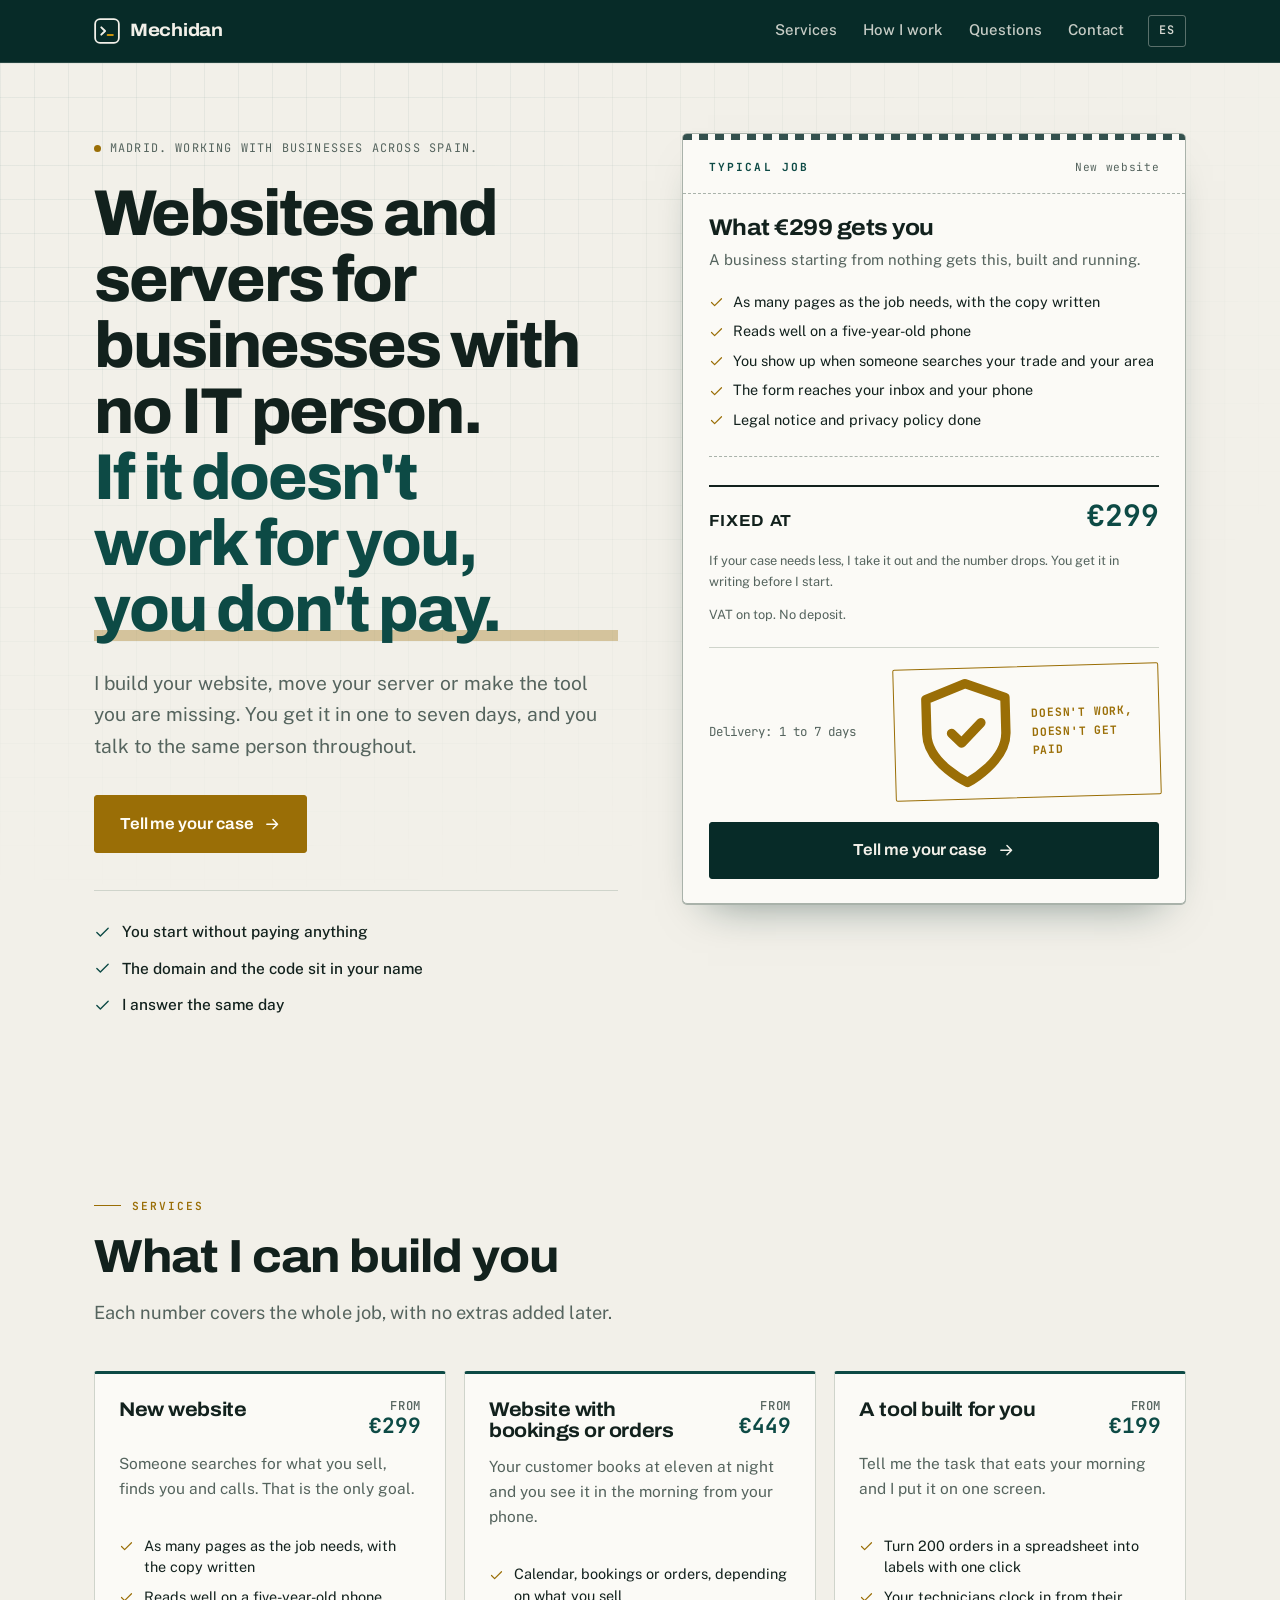
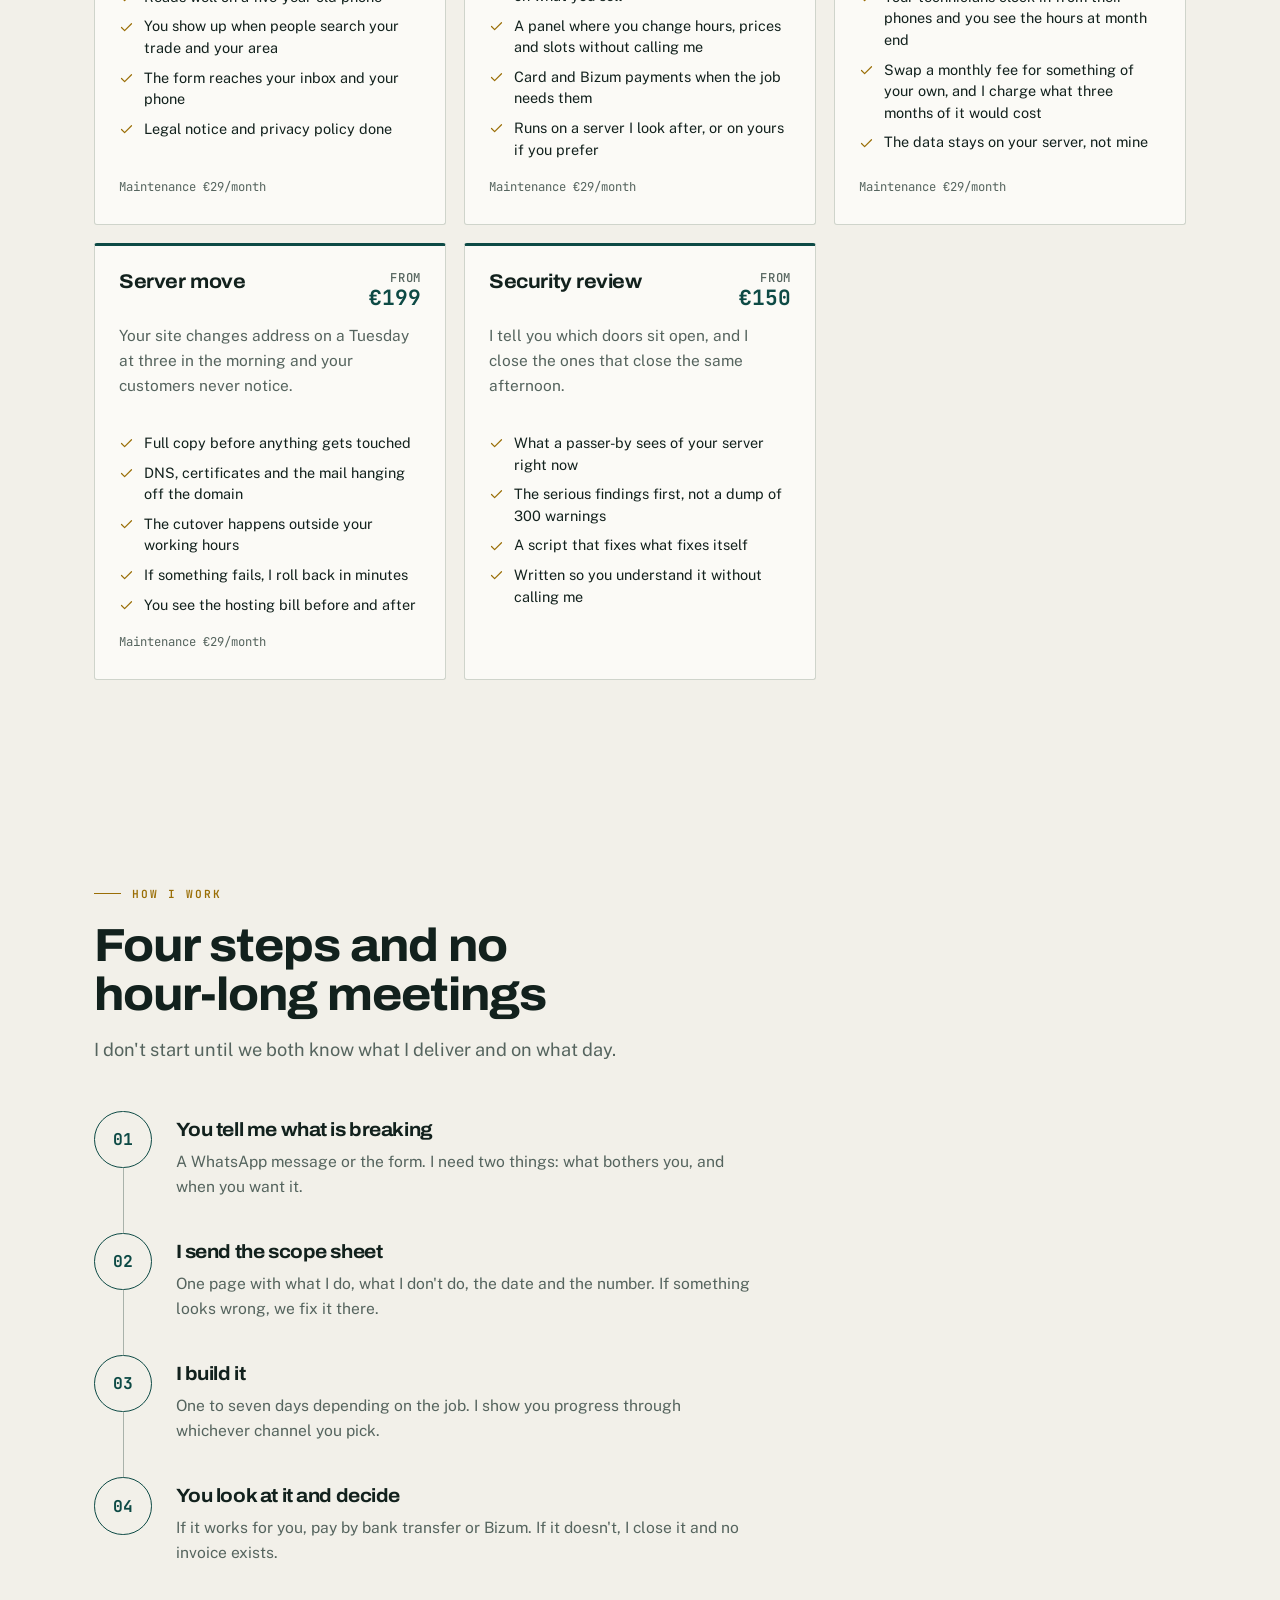
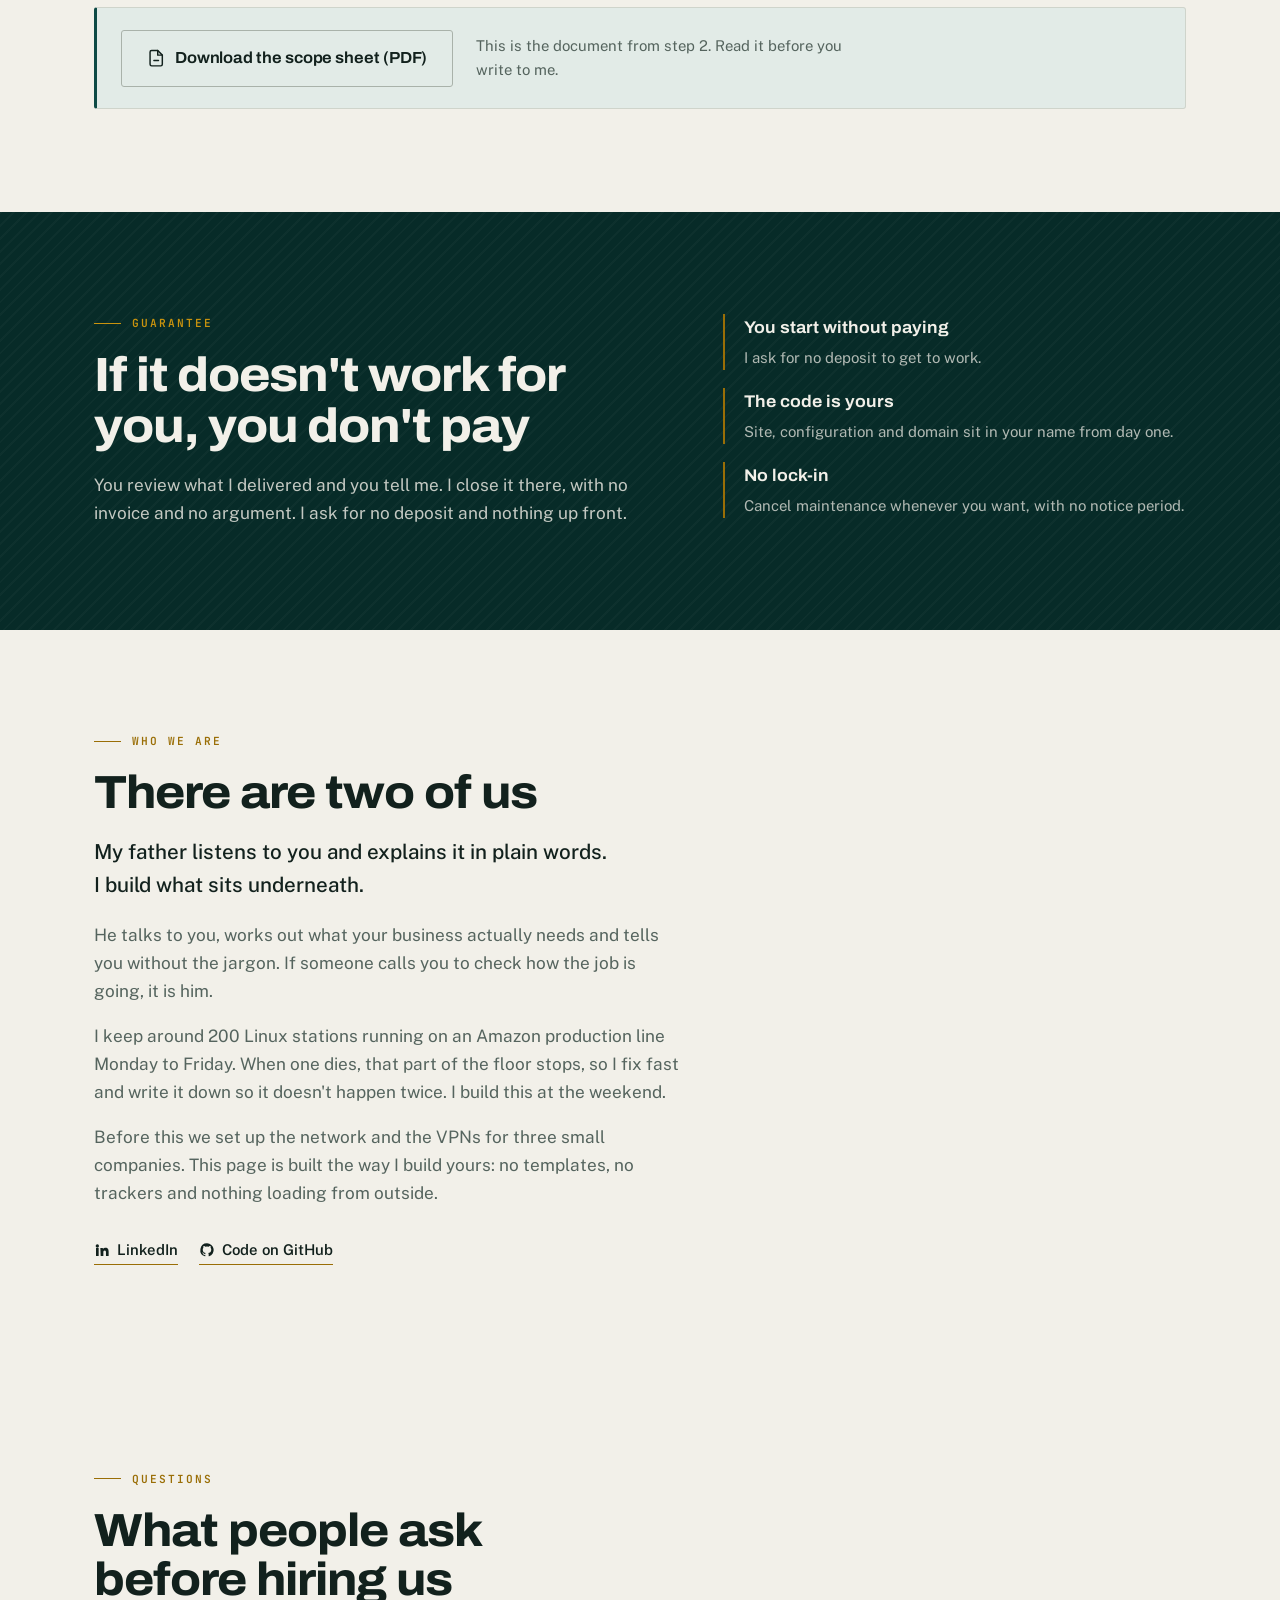
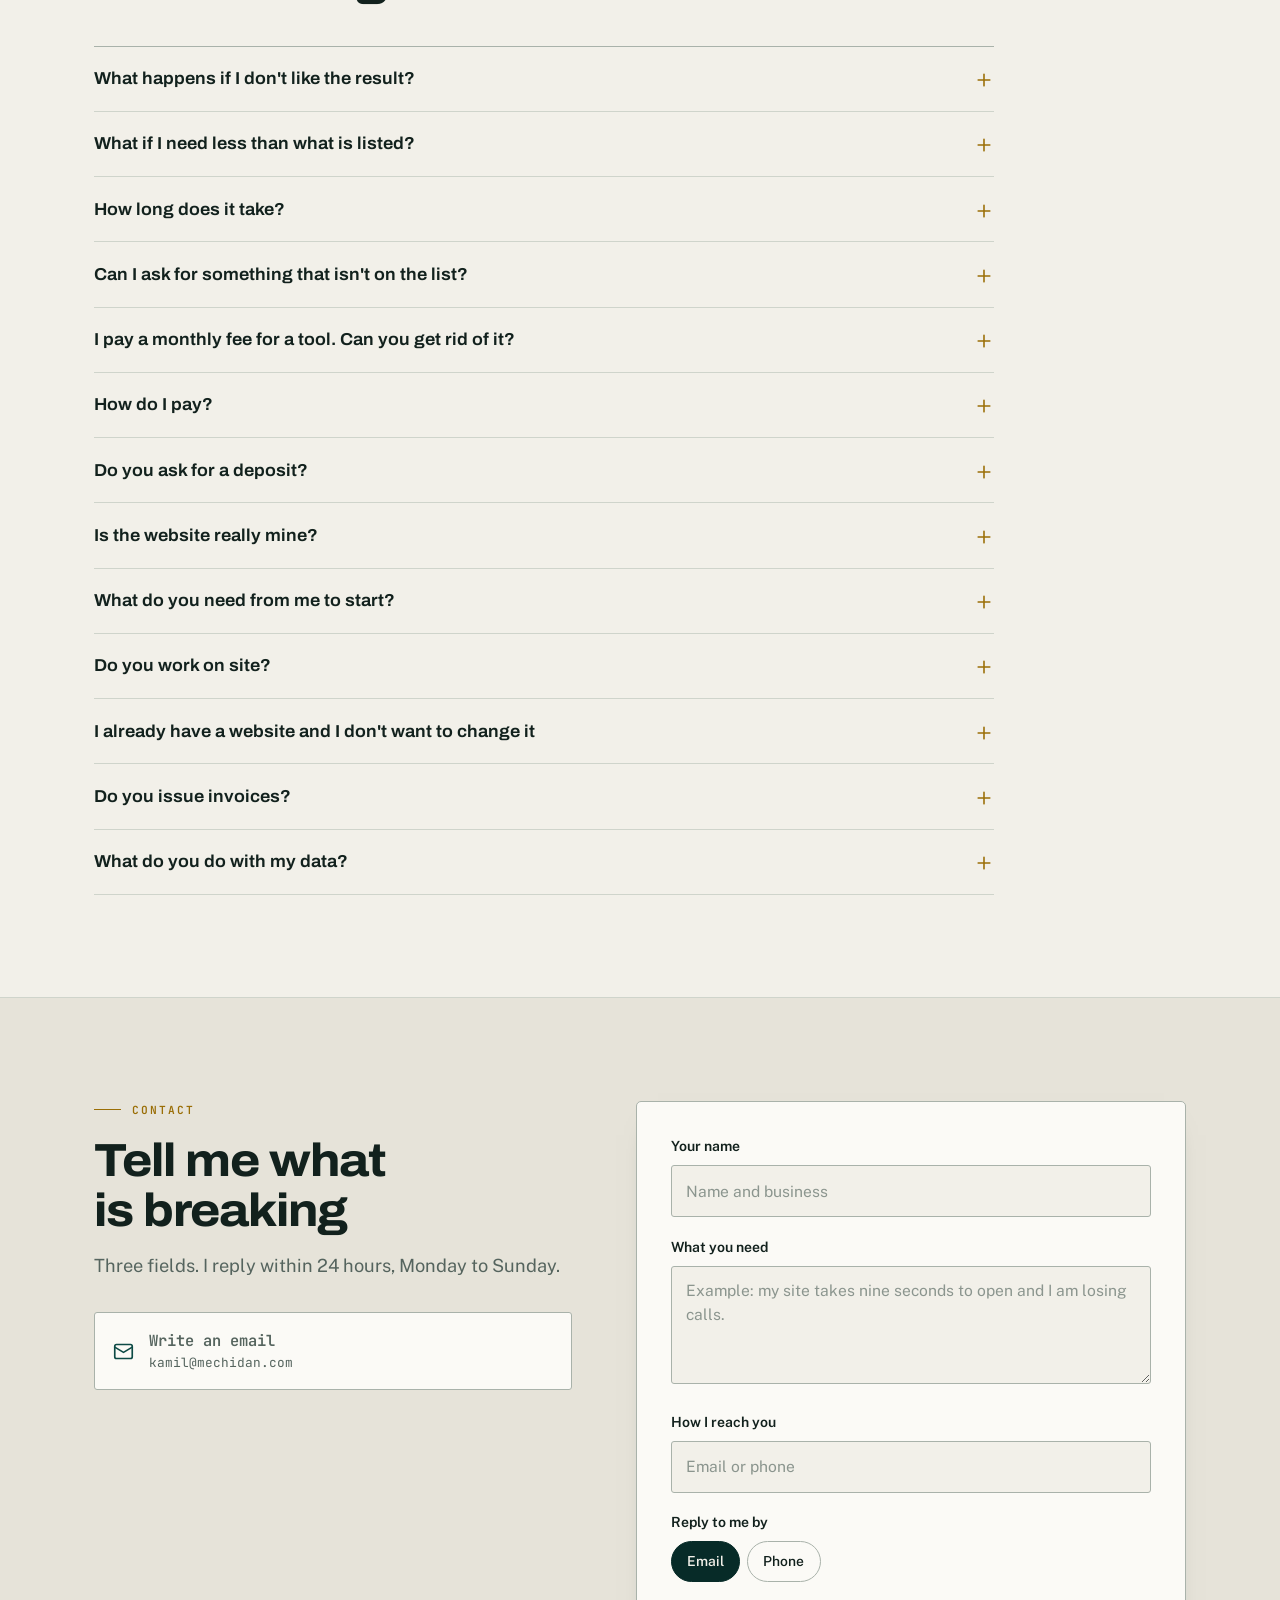
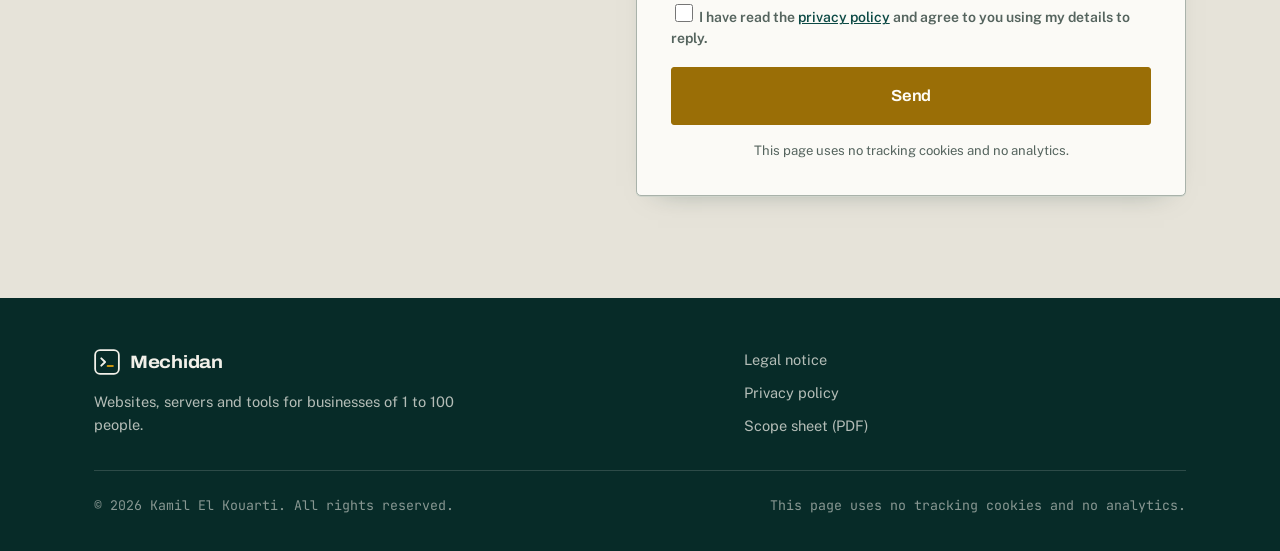
==== commit a8714f7f: "Rebuild" ====
--- a/en/index.html
+++ b/en/index.html
@@ -3,8 +3,8 @@
 <head>
   <meta charset="utf-8">
   <meta name="viewport" content="width=device-width, initial-scale=1">
-  <title>Websites and servers for small businesses | Mechidan</title>
-  <meta name="description" content="I build your website, move your server or audit your infrastructure. Published prices, delivery in 1 to 7 days. If you don&#x27;t like the result, you don&#x27;t pay.">
+  <title>Websites, servers and tools for small businesses | Mechidan</title>
+  <meta name="description" content="I build your website, move your server or make the tool you are missing. One to seven days. If it doesn&#x27;t work for you, you don&#x27;t pay.">
   <link rel="canonical" href="https://mechidan.com/en/">
   <link rel="alternate" hreflang="es" href="https://mechidan.com/">
   <link rel="alternate" hreflang="en" href="https://mechidan.com/en/">
@@ -13,28 +13,28 @@
   <meta name="author" content="Kamil El Kouarti">
   <meta name="theme-color" content="#072B28">
   <meta property="og:type" content="website">
-  <meta property="og:title" content="Websites and servers for small businesses | Mechidan">
-  <meta property="og:description" content="I build your website, move your server or audit your infrastructure. Published prices, delivery in 1 to 7 days. If you don&#x27;t like the result, you don&#x27;t pay.">
+  <meta property="og:title" content="Websites, servers and tools for small businesses | Mechidan">
+  <meta property="og:description" content="I build your website, move your server or make the tool you are missing. One to seven days. If it doesn&#x27;t work for you, you don&#x27;t pay.">
   <meta property="og:url" content="https://mechidan.com/en/">
   <meta property="og:site_name" content="Mechidan">
   <meta property="og:locale" content="en">
   <meta property="og:image" content="https://mechidan.com/assets/img/og.png">
   <meta property="og:image:width" content="1200">
   <meta property="og:image:height" content="630">
-  <meta property="og:image:alt" content="Mechidan: websites and servers for small businesses, published prices, money-back guarantee.">
+  <meta property="og:image:alt" content="Mechidan: websites, servers and tools for small businesses.">
   <meta name="twitter:card" content="summary_large_image">
   <link rel="icon" href="/assets/img/favicon.svg" type="image/svg+xml">
   <link rel="apple-touch-icon" href="/assets/img/icon-180.png">
   <link rel="manifest" href="/site.webmanifest">
-  <meta name="keywords" content="small business web design, server migration, infrastructure security audit, website maintenance, self-hosted alternative, fixed price website">
+  <meta name="keywords" content="small business website, booking website, server move, server security review, custom internal tool, website maintenance Madrid">
   <link rel="preload" href="/assets/fonts/archivo-var.woff2" as="font" type="font/woff2" crossorigin>
   <link rel="preload" href="/assets/fonts/publicsans-var.woff2" as="font" type="font/woff2" crossorigin>
   <link rel="preload" href="/assets/fonts/jetbrainsmono-var.woff2" as="font" type="font/woff2" crossorigin>
   <link rel="stylesheet" href="/assets/css/style.css">
-  <script type="application/ld+json">{"@context":"https://schema.org","@type":"ProfessionalService","@id":"https://mechidan.com/#business","name":"Mechidan","url":"https://mechidan.com/en/","description":"I build your website, move your server or audit your infrastructure. Published prices, delivery in 1 to 7 days. If you don't like the result, you don't pay.","email":"kamil@mechidan.com","founder":{"@type":"Person","name":"Kamil El Kouarti"},"areaServed":[{"@type":"Country","name":"Spain"}],"availableLanguage":["es","en"],"priceRange":"€€","address":{"@type":"PostalAddress","addressCountry":"ES","addressLocality":"Madrid"},"sameAs":["https://www.linkedin.com/in/elkouarti/","https://github.com/mkkouarti"],"makesOffer":[{"@type":"Offer","name":"New website","description":"A site that loads fast, reads well on a phone and doesn't break on its own.","priceCurrency":"EUR","availability":"https://schema.org/InStock","url":"https://mechidan.com/en/#services","price":"99","priceSpecification":{"@type":"PriceSpecification","price":"99","priceCurrency":"EUR","valueAddedTaxIncluded":false}},{"@type":"Offer","name":"Migration","description":"I move your site or your application to another server without your customers noticing.","priceCurrency":"EUR","availability":"https://schema.org/InStock","url":"https://mechidan.com/en/#services","price":"199","priceSpecification":{"@type":"PriceSpecification","price":"199","priceCurrency":"EUR","valueAddedTaxIncluded":false}},{"@type":"Offer","name":"Audit","description":"I look at your server from outside and inside, then tell you where people get in.","priceCurrency":"EUR","availability":"https://schema.org/InStock","url":"https://mechidan.com/en/#services","price":"150","priceSpecification":{"@type":"PriceSpecification","price":"150","priceCurrency":"EUR","valueAddedTaxIncluded":false}},{"@type":"Offer","name":"Kill a subscription","description":"Tell me which SaaS you pay every month. If a self-hosted alternative exists, I set it up and you keep it.","priceCurrency":"EUR","availability":"https://schema.org/InStock","url":"https://mechidan.com/en/#services"}],"knowsAbout":["Linux server administration","Website development","Server migration","Infrastructure security audit","Self-hosted software","WireGuard","Nginx"]}</script>
+  <script type="application/ld+json">{"@context":"https://schema.org","@type":"ProfessionalService","@id":"https://mechidan.com/#business","name":"Mechidan","url":"https://mechidan.com/en/","description":"I build your website, move your server or make the tool you are missing. One to seven days. If it doesn't work for you, you don't pay.","email":"kamil@mechidan.com","founder":{"@type":"Person","name":"Kamil El Kouarti"},"areaServed":[{"@type":"Country","name":"Spain"}],"availableLanguage":["es","en"],"priceRange":"€€","address":{"@type":"PostalAddress","addressCountry":"ES","addressLocality":"Madrid"},"sameAs":["https://www.linkedin.com/in/elkouarti/","https://github.com/mkkouarti"],"makesOffer":[{"@type":"Offer","name":"New website","description":"Someone searches for what you sell, finds you and calls. That is the only goal.","priceCurrency":"EUR","availability":"https://schema.org/InStock","url":"https://mechidan.com/en/#services","price":"299","priceSpecification":{"@type":"PriceSpecification","price":"299","priceCurrency":"EUR","valueAddedTaxIncluded":false}},{"@type":"Offer","name":"Website with bookings or orders","description":"Your customer books at eleven at night and you see it in the morning from your phone.","priceCurrency":"EUR","availability":"https://schema.org/InStock","url":"https://mechidan.com/en/#services","price":"449","priceSpecification":{"@type":"PriceSpecification","price":"449","priceCurrency":"EUR","valueAddedTaxIncluded":false}},{"@type":"Offer","name":"A tool built for you","description":"Tell me the task that eats your morning and I put it on one screen.","priceCurrency":"EUR","availability":"https://schema.org/InStock","url":"https://mechidan.com/en/#services","price":"199","priceSpecification":{"@type":"PriceSpecification","price":"199","priceCurrency":"EUR","valueAddedTaxIncluded":false}},{"@type":"Offer","name":"Server move","description":"Your site changes address on a Tuesday at three in the morning and your customers never notice.","priceCurrency":"EUR","availability":"https://schema.org/InStock","url":"https://mechidan.com/en/#services","price":"199","priceSpecification":{"@type":"PriceSpecification","price":"199","priceCurrency":"EUR","valueAddedTaxIncluded":false}},{"@type":"Offer","name":"Security review","description":"I tell you which doors sit open, and I close the ones that close the same afternoon.","priceCurrency":"EUR","availability":"https://schema.org/InStock","url":"https://mechidan.com/en/#services","price":"150","priceSpecification":{"@type":"PriceSpecification","price":"150","priceCurrency":"EUR","valueAddedTaxIncluded":false}}],"knowsAbout":["Linux server administration","Website development","Server migration","Infrastructure security audit","Self-hosted software","Booking systems","Nginx"]}</script>
   <script type="application/ld+json">{"@context":"https://schema.org","@type":"WebSite","@id":"https://mechidan.com/#website","url":"https://mechidan.com/","name":"Mechidan","inLanguage":["en","es"],"publisher":{"@id":"https://mechidan.com/#business"}}</script>
-  <script type="application/ld+json">{"@context":"https://schema.org","@type":"FAQPage","@id":"https://mechidan.com/en/#faq","mainEntity":[{"@type":"Question","name":"What happens if I don't like the result?","acceptedAnswer":{"@type":"Answer","text":"You don't pay. You review the delivered work and if it doesn't serve you, you tell me. I issue no invoice, claim nothing, and you keep whatever already sits in your name."}},{"@type":"Question","name":"How long does it take?","acceptedAnswer":{"@type":"Answer","text":"Between 1 and 7 days. A simple site lands in 1 or 2. A migration with mail and certificates runs to 5 or 7. The exact date goes in the scope document before I start."}},{"@type":"Question","name":"How do I pay?","acceptedAnswer":{"@type":"Answer","text":"Outside this website. Bank transfer or Bizum once the work is delivered and you have approved it. This page takes no payments and stores no banking data."}},{"@type":"Question","name":"Do you ask for a deposit?","acceptedAnswer":{"@type":"Answer","text":"No. I start with nothing up front. I carry the risk that you won't like it."}},{"@type":"Question","name":"Is the website really mine?","acceptedAnswer":{"@type":"Answer","text":"Yes. The domain registers in your name, the code gets handed to you and the hosting sits in your account. If you want a different supplier tomorrow, you take everything without asking me."}},{"@type":"Question","name":"What do you need from me to start?","acceptedAnswer":{"@type":"Answer","text":"The text you want to show, your logo if you have one, and access to the domain if you already bought it. If you have none of that, I write a first draft and you correct it."}},{"@type":"Question","name":"Do you work on site?","acceptedAnswer":{"@type":"Answer","text":"I work remotely across Spain. In Madrid I can come in person when the job needs it, for example touching a server that isn't exposed to the internet."}},{"@type":"Question","name":"I already have a website and I don't want to change it","acceptedAnswer":{"@type":"Answer","text":"Then migration or an audit is what you want. I can move your current site to a cheaper server or review where it sits exposed, without redoing the design."}},{"@type":"Question","name":"Do you issue invoices?","acceptedAnswer":{"@type":"Answer","text":"Yes, with full tax details, and always after you approve the work."}},{"@type":"Question","name":"What do you do with my data?","acceptedAnswer":{"@type":"Answer","text":"I keep your name and your contact so I can reply, nothing else. I sell no data, run no advertising and set no tracking. The privacy policy spells it out."}}]}</script>
-  <script type="application/ld+json">{"@context":"https://schema.org","@type":"HowTo","name":"Four steps, no hour-long meetings","description":"The order matters: I don't start until we both know the price and the date.","totalTime":"P7D","step":[{"@type":"HowToStep","position":1,"name":"You tell me the problem","text":"Fill in the form or message me on WhatsApp. I need two things: what bothers you, and when you need it."},{"@type":"HowToStep","position":2,"name":"I send scope and price","text":"You get a one-page PDF with what I do, what I don't do, the date and the number. If something looks wrong, we fix it there."},{"@type":"HowToStep","position":3,"name":"I build it","text":"Between 1 and 7 days depending on the job. I show you progress through whichever channel you pick."},{"@type":"HowToStep","position":4,"name":"You review it and pay","text":"Take your time looking. If it works for you, pay by bank transfer or Bizum. If it doesn't, you pay nothing and no invoice exists."}]}</script>
+  <script type="application/ld+json">{"@context":"https://schema.org","@type":"FAQPage","@id":"https://mechidan.com/en/#faq","mainEntity":[{"@type":"Question","name":"What happens if I don't like the result?","acceptedAnswer":{"@type":"Answer","text":"You don't pay. You review it, you tell me it doesn't serve you and I close it there. I issue no invoice, claim nothing, and you keep whatever already sits in your name."}},{"@type":"Question","name":"What if I need less than what is listed?","acceptedAnswer":{"@type":"Answer","text":"I take out what you won't use and the number drops. You get it in writing in the scope sheet, before I touch anything."}},{"@type":"Question","name":"How long does it take?","acceptedAnswer":{"@type":"Answer","text":"One to seven days. A simple site lands in two. A move with mail and certificates runs to five or seven. The exact date goes in writing before I start."}},{"@type":"Question","name":"Can I ask for something that isn't on the list?","acceptedAnswer":{"@type":"Answer","text":"Yes. Tell me the task that eats your morning and I tell you whether it can be done, what it costs and when you get it."}},{"@type":"Question","name":"I pay a monthly fee for a tool. Can you get rid of it?","acceptedAnswer":{"@type":"Answer","text":"Sometimes. I check whether an equivalent exists that you can host yourself. If it does, I set it up and charge what three months of that fee would cost. If it doesn't, I say so and charge nothing. I stay away from invoicing and anything with a legal obligation attached."}},{"@type":"Question","name":"How do I pay?","acceptedAnswer":{"@type":"Answer","text":"Outside this website. Bank transfer or Bizum once the work sits in front of you and you have approved it. This page takes no payments and stores no banking data."}},{"@type":"Question","name":"Do you ask for a deposit?","acceptedAnswer":{"@type":"Answer","text":"No. I start with nothing up front and carry the risk that you won't like it."}},{"@type":"Question","name":"Is the website really mine?","acceptedAnswer":{"@type":"Answer","text":"Yes. The domain registers in your name, the code gets handed to you and the hosting sits in your account. Tomorrow you can take everything without asking me."}},{"@type":"Question","name":"What do you need from me to start?","acceptedAnswer":{"@type":"Answer","text":"The text you want to show, your logo if you have one, and access to the domain if you already bought it. If you have none of that, I write a first draft and you correct it."}},{"@type":"Question","name":"Do you work on site?","acceptedAnswer":{"@type":"Answer","text":"Remotely across Spain. In Madrid I come in person when the job needs it, for example to touch a server that never reaches the internet."}},{"@type":"Question","name":"I already have a website and I don't want to change it","acceptedAnswer":{"@type":"Answer","text":"Then look at the move or the review. I can shift what you have to a cheaper server, or tell you where it sits exposed, without touching the design."}},{"@type":"Question","name":"Do you issue invoices?","acceptedAnswer":{"@type":"Answer","text":"Yes, with full tax details, always after you approve the work."}},{"@type":"Question","name":"What do you do with my data?","acceptedAnswer":{"@type":"Answer","text":"I keep your name and your contact so I can reply, nothing else. I sell no data, run no advertising and set no tracking. The privacy policy spells it out."}}]}</script>
+  <script type="application/ld+json">{"@context":"https://schema.org","@type":"HowTo","name":"Four steps and no hour-long meetings","description":"I don't start until we both know what I deliver and on what day.","totalTime":"P7D","step":[{"@type":"HowToStep","position":1,"name":"You tell me what is breaking","text":"A WhatsApp message or the form. I need two things: what bothers you, and when you want it."},{"@type":"HowToStep","position":2,"name":"I send the scope sheet","text":"One page with what I do, what I don't do, the date and the number. If something looks wrong, we fix it there."},{"@type":"HowToStep","position":3,"name":"I build it","text":"One to seven days depending on the job. I show you progress through whichever channel you pick."},{"@type":"HowToStep","position":4,"name":"You look at it and decide","text":"If it works for you, pay by bank transfer or Bizum. If it doesn't, I close it and no invoice exists."}]}</script>
 </head>
 <body>
 <a class="skip" href="#main">Skip to content</a>
@@ -52,49 +52,41 @@
 <section class="hero">
   <div class="shell hero__grid">
     <div>
-      <p class="hero__eyebrow"><span class="pulse"></span>Based in Madrid. Working remotely across Spain and the EU.</p>
-      <h1>Websites and servers for small businesses. <span class="accent">If you don&#x27;t like it, you don&#x27;t pay.</span></h1>
-      <p class="hero__sub">I build your website, move your server or review your infrastructure. You see the price before I start. I deliver in 1 to 7 days.</p>
+      <p class="hero__eyebrow"><span class="pulse"></span>Madrid. Working with businesses across Spain.</p>
+      <h1>Websites and servers for businesses with no IT person. <span class="accent">If it doesn&#x27;t work for you, you don&#x27;t pay.</span></h1>
+      <p class="hero__sub">I build your website, move your server or make the tool you are missing. You get it in one to seven days, and you talk to the same person throughout.</p>
       <div class="hero__cta"><a class="btn btn--brass" href="#contact">Tell me your case<svg viewBox="0 0 24 24" fill="none" stroke="currentColor" stroke-width="1.9" stroke-linecap="round" stroke-linejoin="round" aria-hidden="true" focusable="false"><path d="M5 12h14M13 6l6 6-6 6"/></svg></a></div>
-      <ul class="trustrow"><li><svg viewBox="0 0 24 24" fill="none" stroke="currentColor" stroke-width="1.9" stroke-linecap="round" stroke-linejoin="round" aria-hidden="true" focusable="false"><path d="M20 6 9 17l-5-5"/></svg><span>Published prices, no surprise quote</span></li><li><svg viewBox="0 0 24 24" fill="none" stroke="currentColor" stroke-width="1.9" stroke-linecap="round" stroke-linejoin="round" aria-hidden="true" focusable="false"><path d="M20 6 9 17l-5-5"/></svg><span>Delivered in 1 to 7 days</span></li><li><svg viewBox="0 0 24 24" fill="none" stroke="currentColor" stroke-width="1.9" stroke-linecap="round" stroke-linejoin="round" aria-hidden="true" focusable="false"><path d="M20 6 9 17l-5-5"/></svg><span>You pay after you approve the work</span></li></ul>
-    </div>
-
-    <aside class="docket" id="docket" aria-labelledby="docket-title">
+      <ul class="trustrow"><li><svg viewBox="0 0 24 24" fill="none" stroke="currentColor" stroke-width="1.9" stroke-linecap="round" stroke-linejoin="round" aria-hidden="true" focusable="false"><path d="M20 6 9 17l-5-5"/></svg><span>You start without paying anything</span></li><li><svg viewBox="0 0 24 24" fill="none" stroke="currentColor" stroke-width="1.9" stroke-linecap="round" stroke-linejoin="round" aria-hidden="true" focusable="false"><path d="M20 6 9 17l-5-5"/></svg><span>The domain and the code sit in your name</span></li><li><svg viewBox="0 0 24 24" fill="none" stroke="currentColor" stroke-width="1.9" stroke-linecap="round" stroke-linejoin="round" aria-hidden="true" focusable="false"><path d="M20 6 9 17l-5-5"/></svg><span>I answer the same day</span></li></ul>
+    </div>
+
+    <aside class="docket" aria-labelledby="docket-title">
       <div class="docket__head">
-        <span class="docket__label">Quote</span>
-        <span class="docket__ref" id="docket-ref">REF</span>
+        <span class="docket__label">Typical job</span>
+        <span class="docket__ref">New website</span>
       </div>
       <div class="docket__body">
-        <h2 class="docket__title" id="docket-title">Work out your price</h2>
-        <p class="docket__intro">Pick the job and the extras. The total updates as you choose.</p>
-
-        <fieldset style="border:0;padding:0;margin:0">
-          <legend class="fieldlabel">Job</legend>
-          <div class="picker"><label class="picker__opt"><input type="radio" name="docket-service" value="web" checked><span>New website</span></label><label class="picker__opt"><input type="radio" name="docket-service" value="migration"><span>Migration</span></label><label class="picker__opt"><input type="radio" name="docket-service" value="audit"><span>Audit</span></label><label class="picker__opt"><input type="radio" name="docket-service" value="subkill"><span>Kill a subscription</span></label></div>
-        </fieldset>
-
-        <p class="fieldlabel">Extras</p>
-        <div class="addons" id="docket-addons"></div>
+        <h2 class="docket__title" id="docket-title">What €299 gets you</h2>
+        <p class="docket__intro">A business starting from nothing gets this, built and running.</p>
+
+        <ul class="svc__list"><li><svg viewBox="0 0 24 24" fill="none" stroke="currentColor" stroke-width="1.9" stroke-linecap="round" stroke-linejoin="round" aria-hidden="true" focusable="false"><path d="M20 6 9 17l-5-5"/></svg><span>As many pages as the job needs, with the copy written</span></li><li><svg viewBox="0 0 24 24" fill="none" stroke="currentColor" stroke-width="1.9" stroke-linecap="round" stroke-linejoin="round" aria-hidden="true" focusable="false"><path d="M20 6 9 17l-5-5"/></svg><span>Reads well on a five-year-old phone</span></li><li><svg viewBox="0 0 24 24" fill="none" stroke="currentColor" stroke-width="1.9" stroke-linecap="round" stroke-linejoin="round" aria-hidden="true" focusable="false"><path d="M20 6 9 17l-5-5"/></svg><span>You show up when someone searches your trade and your area</span></li><li><svg viewBox="0 0 24 24" fill="none" stroke="currentColor" stroke-width="1.9" stroke-linecap="round" stroke-linejoin="round" aria-hidden="true" focusable="false"><path d="M20 6 9 17l-5-5"/></svg><span>The form reaches your inbox and your phone</span></li><li><svg viewBox="0 0 24 24" fill="none" stroke="currentColor" stroke-width="1.9" stroke-linecap="round" stroke-linejoin="round" aria-hidden="true" focusable="false"><path d="M20 6 9 17l-5-5"/></svg><span>Legal notice and privacy policy done</span></li></ul>
 
         <dl class="ledger">
-          <div id="docket-lines"></div>
           <div class="ledger__total">
-            <dt>Total</dt>
-            <dd id="docket-total">&mdash;</dd>
+            <dt>Fixed at</dt>
+            <dd>€299</dd>
           </div>
         </dl>
-        <p class="ledger__note" id="docket-note"></p>
-        <p class="ledger__note" id="docket-maint" hidden></p>
+        <p class="ledger__note">If your case needs less, I take it out and the number drops. You get it in writing before I start.</p>
+        <p class="ledger__note">VAT on top. No deposit.</p>
 
         <div class="docket__meta">
           <span>Delivery: 1 to 7 days</span>
-          <span class="stamp"><svg viewBox="0 0 24 24" fill="none" stroke="currentColor" stroke-width="1.9" stroke-linecap="round" stroke-linejoin="round" aria-hidden="true" focusable="false"><path d="M12 22s8-4 8-10V5l-8-3-8 3v7c0 6 8 10 8 10Z"/><path d="m9 12 2 2 4-4"/></svg>Don&#x27;t like it, don&#x27;t pay</span>
+          <span class="stamp"><svg viewBox="0 0 24 24" fill="none" stroke="currentColor" stroke-width="1.9" stroke-linecap="round" stroke-linejoin="round" aria-hidden="true" focusable="false"><path d="M12 22s8-4 8-10V5l-8-3-8 3v7c0 6 8 10 8 10Z"/><path d="m9 12 2 2 4-4"/></svg>Doesn&#x27;t work, doesn&#x27;t get paid</span>
         </div>
 
         <div class="docket__actions">
-          <button class="btn btn--ink btn--block" id="docket-send" type="button">
-            Send me this quote<svg viewBox="0 0 24 24" fill="none" stroke="currentColor" stroke-width="1.9" stroke-linecap="round" stroke-linejoin="round" aria-hidden="true" focusable="false"><path d="M5 12h14M13 6l6 6-6 6"/></svg></button>
           
+          <a class="btn btn--ink btn--block" href="#contact">Tell me your case<svg viewBox="0 0 24 24" fill="none" stroke="currentColor" stroke-width="1.9" stroke-linecap="round" stroke-linejoin="round" aria-hidden="true" focusable="false"><path d="M5 12h14M13 6l6 6-6 6"/></svg></a>
         </div>
       </div>
     </aside>
@@ -103,60 +95,61 @@
 <section class="band" id="services">
   <div class="shell">
     <p class="eyebrow">Services</p>
-    <h2 class="h-sec">Four jobs, prices in the open</h2>
-    <p class="sec-lede">Every price below is what you pay. If your case falls outside this, I give you the number before I start.</p>
+    <h2 class="h-sec">What I can build you</h2>
+    <p class="sec-lede">Each number covers the whole job, with no extras added later.</p>
     <div class="svc-grid"><article class="svc reveal">
-      <div class="svc__top"><h3 class="svc__name">New website</h3><div class="svc__price"><small>from</small>€99</div></div>
-      <p class="svc__pitch">A site that loads fast, reads well on a phone and doesn&#x27;t break on its own.</p>
-      <ul class="svc__list"><li><svg viewBox="0 0 24 24" fill="none" stroke="currentColor" stroke-width="1.9" stroke-linecap="round" stroke-linejoin="round" aria-hidden="true" focusable="false"><path d="M20 6 9 17l-5-5"/></svg><span>Several pages, designed around your business</span></li><li><svg viewBox="0 0 24 24" fill="none" stroke="currentColor" stroke-width="1.9" stroke-linecap="round" stroke-linejoin="round" aria-hidden="true" focusable="false"><path d="M20 6 9 17l-5-5"/></svg><span>Works on phone, tablet and desktop</span></li><li><svg viewBox="0 0 24 24" fill="none" stroke="currentColor" stroke-width="1.9" stroke-linecap="round" stroke-linejoin="round" aria-hidden="true" focusable="false"><path d="M20 6 9 17l-5-5"/></svg><span>Copy and structure aimed at getting you called</span></li><li><svg viewBox="0 0 24 24" fill="none" stroke="currentColor" stroke-width="1.9" stroke-linecap="round" stroke-linejoin="round" aria-hidden="true" focusable="false"><path d="M20 6 9 17l-5-5"/></svg><span>Legal notice and privacy policy ready to publish</span></li></ul>
-      <div class="svc__addons"><p class="svc__addonsH">You can add</p><div class="svc__addon"><b>Getting found</b><span>+€99</span></div><div class="svc__addon"><b>Payments and shipping</b><span>+€99</span></div><div class="svc__addon"><b>Your own server</b><span>+€99</span></div></div>
+      <div class="svc__top"><h3 class="svc__name">New website</h3><div class="svc__price"><small>from</small>€299</div></div>
+      <p class="svc__pitch">Someone searches for what you sell, finds you and calls. That is the only goal.</p>
+      <ul class="svc__list"><li><svg viewBox="0 0 24 24" fill="none" stroke="currentColor" stroke-width="1.9" stroke-linecap="round" stroke-linejoin="round" aria-hidden="true" focusable="false"><path d="M20 6 9 17l-5-5"/></svg><span>As many pages as the job needs, with the copy written</span></li><li><svg viewBox="0 0 24 24" fill="none" stroke="currentColor" stroke-width="1.9" stroke-linecap="round" stroke-linejoin="round" aria-hidden="true" focusable="false"><path d="M20 6 9 17l-5-5"/></svg><span>Reads well on a five-year-old phone</span></li><li><svg viewBox="0 0 24 24" fill="none" stroke="currentColor" stroke-width="1.9" stroke-linecap="round" stroke-linejoin="round" aria-hidden="true" focusable="false"><path d="M20 6 9 17l-5-5"/></svg><span>You show up when people search your trade and your area</span></li><li><svg viewBox="0 0 24 24" fill="none" stroke="currentColor" stroke-width="1.9" stroke-linecap="round" stroke-linejoin="round" aria-hidden="true" focusable="false"><path d="M20 6 9 17l-5-5"/></svg><span>The form reaches your inbox and your phone</span></li><li><svg viewBox="0 0 24 24" fill="none" stroke="currentColor" stroke-width="1.9" stroke-linecap="round" stroke-linejoin="round" aria-hidden="true" focusable="false"><path d="M20 6 9 17l-5-5"/></svg><span>Legal notice and privacy policy done</span></li></ul>
       <p class="svc__maint">Maintenance €29/month</p>
     </article><article class="svc reveal">
-      <div class="svc__top"><h3 class="svc__name">Migration</h3><div class="svc__price"><small>from</small>€199</div></div>
-      <p class="svc__pitch">I move your site or your application to another server without your customers noticing.</p>
-      <ul class="svc__list"><li><svg viewBox="0 0 24 24" fill="none" stroke="currentColor" stroke-width="1.9" stroke-linecap="round" stroke-linejoin="round" aria-hidden="true" focusable="false"><path d="M20 6 9 17l-5-5"/></svg><span>Full backup before anything gets touched</span></li><li><svg viewBox="0 0 24 24" fill="none" stroke="currentColor" stroke-width="1.9" stroke-linecap="round" stroke-linejoin="round" aria-hidden="true" focusable="false"><path d="M20 6 9 17l-5-5"/></svg><span>DNS cutover and certificates handled</span></li><li><svg viewBox="0 0 24 24" fill="none" stroke="currentColor" stroke-width="1.9" stroke-linecap="round" stroke-linejoin="round" aria-hidden="true" focusable="false"><path d="M20 6 9 17l-5-5"/></svg><span>Cutover window scheduled outside your working hours</span></li><li><svg viewBox="0 0 24 24" fill="none" stroke="currentColor" stroke-width="1.9" stroke-linecap="round" stroke-linejoin="round" aria-hidden="true" focusable="false"><path d="M20 6 9 17l-5-5"/></svg><span>Rollback ready in case something fails</span></li></ul>
-      <div class="svc__addons"><p class="svc__addonsH">You can add</p><div class="svc__addon"><b>Cloud exit</b><span>+€51</span></div></div>
+      <div class="svc__top"><h3 class="svc__name">Website with bookings or orders</h3><div class="svc__price"><small>from</small>€449</div></div>
+      <p class="svc__pitch">Your customer books at eleven at night and you see it in the morning from your phone.</p>
+      <ul class="svc__list"><li><svg viewBox="0 0 24 24" fill="none" stroke="currentColor" stroke-width="1.9" stroke-linecap="round" stroke-linejoin="round" aria-hidden="true" focusable="false"><path d="M20 6 9 17l-5-5"/></svg><span>Calendar, bookings or orders, depending on what you sell</span></li><li><svg viewBox="0 0 24 24" fill="none" stroke="currentColor" stroke-width="1.9" stroke-linecap="round" stroke-linejoin="round" aria-hidden="true" focusable="false"><path d="M20 6 9 17l-5-5"/></svg><span>A panel where you change hours, prices and slots without calling me</span></li><li><svg viewBox="0 0 24 24" fill="none" stroke="currentColor" stroke-width="1.9" stroke-linecap="round" stroke-linejoin="round" aria-hidden="true" focusable="false"><path d="M20 6 9 17l-5-5"/></svg><span>Card and Bizum payments when the job needs them</span></li><li><svg viewBox="0 0 24 24" fill="none" stroke="currentColor" stroke-width="1.9" stroke-linecap="round" stroke-linejoin="round" aria-hidden="true" focusable="false"><path d="M20 6 9 17l-5-5"/></svg><span>Runs on a server I look after, or on yours if you prefer</span></li></ul>
       <p class="svc__maint">Maintenance €29/month</p>
     </article><article class="svc reveal">
-      <div class="svc__top"><h3 class="svc__name">Audit</h3><div class="svc__price"><small>from</small>€150</div></div>
-      <p class="svc__pitch">I look at your server from outside and inside, then tell you where people get in.</p>
-      <ul class="svc__list"><li><svg viewBox="0 0 24 24" fill="none" stroke="currentColor" stroke-width="1.9" stroke-linecap="round" stroke-linejoin="round" aria-hidden="true" focusable="false"><path d="M20 6 9 17l-5-5"/></svg><span>What your server exposes to the internet right now</span></li><li><svg viewBox="0 0 24 24" fill="none" stroke="currentColor" stroke-width="1.9" stroke-linecap="round" stroke-linejoin="round" aria-hidden="true" focusable="false"><path d="M20 6 9 17l-5-5"/></svg><span>Findings ranked by severity, not a dump of 300 warnings</span></li><li><svg viewBox="0 0 24 24" fill="none" stroke="currentColor" stroke-width="1.9" stroke-linecap="round" stroke-linejoin="round" aria-hidden="true" focusable="false"><path d="M20 6 9 17l-5-5"/></svg><span>A script that fixes what can be fixed automatically</span></li><li><svg viewBox="0 0 24 24" fill="none" stroke="currentColor" stroke-width="1.9" stroke-linecap="round" stroke-linejoin="round" aria-hidden="true" focusable="false"><path d="M20 6 9 17l-5-5"/></svg><span>Report in plain language, no jargon</span></li></ul>
-      <div class="svc__addons"><p class="svc__addonsH">You can add</p><div class="svc__addon"><b>Follow-up check</b><span>+€50</span></div></div>
+      <div class="svc__top"><h3 class="svc__name">A tool built for you</h3><div class="svc__price"><small>from</small>€199</div></div>
+      <p class="svc__pitch">Tell me the task that eats your morning and I put it on one screen.</p>
+      <ul class="svc__list"><li><svg viewBox="0 0 24 24" fill="none" stroke="currentColor" stroke-width="1.9" stroke-linecap="round" stroke-linejoin="round" aria-hidden="true" focusable="false"><path d="M20 6 9 17l-5-5"/></svg><span>Turn 200 orders in a spreadsheet into labels with one click</span></li><li><svg viewBox="0 0 24 24" fill="none" stroke="currentColor" stroke-width="1.9" stroke-linecap="round" stroke-linejoin="round" aria-hidden="true" focusable="false"><path d="M20 6 9 17l-5-5"/></svg><span>Your technicians clock in from their phones and you see the hours at month end</span></li><li><svg viewBox="0 0 24 24" fill="none" stroke="currentColor" stroke-width="1.9" stroke-linecap="round" stroke-linejoin="round" aria-hidden="true" focusable="false"><path d="M20 6 9 17l-5-5"/></svg><span>Swap a monthly fee for something of your own, and I charge what three months of it would cost</span></li><li><svg viewBox="0 0 24 24" fill="none" stroke="currentColor" stroke-width="1.9" stroke-linecap="round" stroke-linejoin="round" aria-hidden="true" focusable="false"><path d="M20 6 9 17l-5-5"/></svg><span>The data stays on your server, not mine</span></li></ul>
+      <p class="svc__maint">Maintenance €29/month</p>
+    </article><article class="svc reveal">
+      <div class="svc__top"><h3 class="svc__name">Server move</h3><div class="svc__price"><small>from</small>€199</div></div>
+      <p class="svc__pitch">Your site changes address on a Tuesday at three in the morning and your customers never notice.</p>
+      <ul class="svc__list"><li><svg viewBox="0 0 24 24" fill="none" stroke="currentColor" stroke-width="1.9" stroke-linecap="round" stroke-linejoin="round" aria-hidden="true" focusable="false"><path d="M20 6 9 17l-5-5"/></svg><span>Full copy before anything gets touched</span></li><li><svg viewBox="0 0 24 24" fill="none" stroke="currentColor" stroke-width="1.9" stroke-linecap="round" stroke-linejoin="round" aria-hidden="true" focusable="false"><path d="M20 6 9 17l-5-5"/></svg><span>DNS, certificates and the mail hanging off the domain</span></li><li><svg viewBox="0 0 24 24" fill="none" stroke="currentColor" stroke-width="1.9" stroke-linecap="round" stroke-linejoin="round" aria-hidden="true" focusable="false"><path d="M20 6 9 17l-5-5"/></svg><span>The cutover happens outside your working hours</span></li><li><svg viewBox="0 0 24 24" fill="none" stroke="currentColor" stroke-width="1.9" stroke-linecap="round" stroke-linejoin="round" aria-hidden="true" focusable="false"><path d="M20 6 9 17l-5-5"/></svg><span>If something fails, I roll back in minutes</span></li><li><svg viewBox="0 0 24 24" fill="none" stroke="currentColor" stroke-width="1.9" stroke-linecap="round" stroke-linejoin="round" aria-hidden="true" focusable="false"><path d="M20 6 9 17l-5-5"/></svg><span>You see the hosting bill before and after</span></li></ul>
+      <p class="svc__maint">Maintenance €29/month</p>
+    </article><article class="svc reveal">
+      <div class="svc__top"><h3 class="svc__name">Security review</h3><div class="svc__price"><small>from</small>€150</div></div>
+      <p class="svc__pitch">I tell you which doors sit open, and I close the ones that close the same afternoon.</p>
+      <ul class="svc__list"><li><svg viewBox="0 0 24 24" fill="none" stroke="currentColor" stroke-width="1.9" stroke-linecap="round" stroke-linejoin="round" aria-hidden="true" focusable="false"><path d="M20 6 9 17l-5-5"/></svg><span>What a passer-by sees of your server right now</span></li><li><svg viewBox="0 0 24 24" fill="none" stroke="currentColor" stroke-width="1.9" stroke-linecap="round" stroke-linejoin="round" aria-hidden="true" focusable="false"><path d="M20 6 9 17l-5-5"/></svg><span>The serious findings first, not a dump of 300 warnings</span></li><li><svg viewBox="0 0 24 24" fill="none" stroke="currentColor" stroke-width="1.9" stroke-linecap="round" stroke-linejoin="round" aria-hidden="true" focusable="false"><path d="M20 6 9 17l-5-5"/></svg><span>A script that fixes what fixes itself</span></li><li><svg viewBox="0 0 24 24" fill="none" stroke="currentColor" stroke-width="1.9" stroke-linecap="round" stroke-linejoin="round" aria-hidden="true" focusable="false"><path d="M20 6 9 17l-5-5"/></svg><span>Written so you understand it without calling me</span></li></ul>
       
-    </article><article class="svc reveal">
-      <div class="svc__top"><h3 class="svc__name">Kill a subscription</h3><div class="svc__price is-text">3 months of what you pay now</div></div>
-      <p class="svc__pitch">Tell me which SaaS you pay every month. If a self-hosted alternative exists, I set it up and you keep it.</p>
-      <ul class="svc__list"><li><svg viewBox="0 0 24 24" fill="none" stroke="currentColor" stroke-width="1.9" stroke-linecap="round" stroke-linejoin="round" aria-hidden="true" focusable="false"><path d="M20 6 9 17l-5-5"/></svg><span>First we check whether your case fits. If it doesn&#x27;t, I say so and charge nothing</span></li><li><svg viewBox="0 0 24 24" fill="none" stroke="currentColor" stroke-width="1.9" stroke-linecap="round" stroke-linejoin="round" aria-hidden="true" focusable="false"><path d="M20 6 9 17l-5-5"/></svg><span>I charge what you pay in 3 months of that subscription</span></li><li><svg viewBox="0 0 24 24" fill="none" stroke="currentColor" stroke-width="1.9" stroke-linecap="round" stroke-linejoin="round" aria-hidden="true" focusable="false"><path d="M20 6 9 17l-5-5"/></svg><span>Your data moves to your server, not mine</span></li><li><svg viewBox="0 0 24 24" fill="none" stroke="currentColor" stroke-width="1.9" stroke-linecap="round" stroke-linejoin="round" aria-hidden="true" focusable="false"><path d="M20 6 9 17l-5-5"/></svg><span>I stay away from invoicing and anything with a legal obligation attached</span></li></ul>
-      
-      <p class="svc__maint">Maintenance €39/month</p>
     </article></div>
   </div>
 </section>
 <section class="band" id="process">
   <div class="shell">
     <p class="eyebrow">How I work</p>
-    <h2 class="h-sec">Four steps, no hour-long meetings</h2>
-    <p class="sec-lede">The order matters: I don&#x27;t start until we both know the price and the date.</p>
+    <h2 class="h-sec">Four steps and no hour-long meetings</h2>
+    <p class="sec-lede">I don&#x27;t start until we both know what I deliver and on what day.</p>
     <div class="steps"><article class="step reveal">
       <div class="step__n" aria-hidden="true"></div>
-      <div><h3 class="step__name">You tell me the problem</h3>
-      <p class="step__detail">Fill in the form or message me on WhatsApp. I need two things: what bothers you, and when you need it.</p></div>
+      <div><h3 class="step__name">You tell me what is breaking</h3>
+      <p class="step__detail">A WhatsApp message or the form. I need two things: what bothers you, and when you want it.</p></div>
     </article><article class="step reveal">
       <div class="step__n" aria-hidden="true"></div>
-      <div><h3 class="step__name">I send scope and price</h3>
-      <p class="step__detail">You get a one-page PDF with what I do, what I don&#x27;t do, the date and the number. If something looks wrong, we fix it there.</p></div>
+      <div><h3 class="step__name">I send the scope sheet</h3>
+      <p class="step__detail">One page with what I do, what I don&#x27;t do, the date and the number. If something looks wrong, we fix it there.</p></div>
     </article><article class="step reveal">
       <div class="step__n" aria-hidden="true"></div>
       <div><h3 class="step__name">I build it</h3>
-      <p class="step__detail">Between 1 and 7 days depending on the job. I show you progress through whichever channel you pick.</p></div>
+      <p class="step__detail">One to seven days depending on the job. I show you progress through whichever channel you pick.</p></div>
     </article><article class="step reveal">
       <div class="step__n" aria-hidden="true"></div>
-      <div><h3 class="step__name">You review it and pay</h3>
-      <p class="step__detail">Take your time looking. If it works for you, pay by bank transfer or Bizum. If it doesn&#x27;t, you pay nothing and no invoice exists.</p></div>
+      <div><h3 class="step__name">You look at it and decide</h3>
+      <p class="step__detail">If it works for you, pay by bank transfer or Bizum. If it doesn&#x27;t, I close it and no invoice exists.</p></div>
     </article></div>
     <div class="scope-cta">
-      <a class="btn btn--line" href="/assets/docs/scope-mechidan-en.pdf" download><svg viewBox="0 0 24 24" fill="none" stroke="currentColor" stroke-width="1.9" stroke-linecap="round" stroke-linejoin="round" aria-hidden="true" focusable="false"><path d="M14 2H6a2 2 0 0 0-2 2v16a2 2 0 0 0 2 2h12a2 2 0 0 0 2-2V8Z"/><path d="M14 2v6h6M9 15h6"/></svg>Download the scope template (PDF)</a>
-      <p>This is the document you get at step 2. Read it before you write to me.</p>
+      <a class="btn btn--line" href="/assets/docs/scope-mechidan-en.pdf" download><svg viewBox="0 0 24 24" fill="none" stroke="currentColor" stroke-width="1.9" stroke-linecap="round" stroke-linejoin="round" aria-hidden="true" focusable="false"><path d="M14 2H6a2 2 0 0 0-2 2v16a2 2 0 0 0 2 2h12a2 2 0 0 0 2-2V8Z"/><path d="M14 2v6h6M9 15h6"/></svg>Download the scope sheet (PDF)</a>
+      <p>This is the document from step 2. Read it before you write to me.</p>
     </div>
   </div>
 </section>
@@ -164,77 +157,66 @@
   <div class="shell guarantee__grid">
     <div>
       <p class="eyebrow">Guarantee</p>
-      <h2>If you don&#x27;t like the result, you don&#x27;t pay</h2>
-      <p class="guarantee__body">No small print and no argument. You review the delivered work, and if it doesn&#x27;t serve you, tell me and we close it there. No deposit, no payment up front, no penalty for walking away.</p>
-    </div>
-    <ul class="gpoints"><li class="gpoint"><b>Nothing up front</b><span>I ask for no deposit to start.</span></li><li class="gpoint"><b>The code is yours</b><span>Site, configuration and domain sit in your name from day one.</span></li><li class="gpoint"><b>No lock-in</b><span>Cancel maintenance whenever you want, no notice period.</span></li></ul>
-  </div>
-</section>
-<section class="launch band--tight">
-  <div class="shell launch__in">
-    <div>
-      <span class="launch__badge">Launch slots</span>
-      <h2>The first <span class="launch__slots">10</span> clients pay nothing</h2>
-    </div>
-    <div>
-      <p>I am starting on my own and I need real work to show. I do the whole job and charge you nothing. In exchange I ask for two things: unfiltered feedback on what went wrong, and permission to name you as a reference if the result convinces you.</p>
-      <p class="launch__note">Applies to the services above with the same scope and the same guarantee.</p>
-    </div>
+      <h2>If it doesn&#x27;t work for you, you don&#x27;t pay</h2>
+      <p class="guarantee__body">You review what I delivered and you tell me. I close it there, with no invoice and no argument. I ask for no deposit and nothing up front.</p>
+    </div>
+    <ul class="gpoints"><li class="gpoint"><b>You start without paying</b><span>I ask for no deposit to get to work.</span></li><li class="gpoint"><b>The code is yours</b><span>Site, configuration and domain sit in your name from day one.</span></li><li class="gpoint"><b>No lock-in</b><span>Cancel maintenance whenever you want, with no notice period.</span></li></ul>
   </div>
 </section>
 <section class="band" id="about">
   <div class="shell about__grid">
     <div>
-      <p class="eyebrow">Who does the work</p>
-      <h2 class="h-sec">Kamil El Kouarti</h2>
-      <p class="about__lead">I administer production Linux systems Monday to Friday. I build this at the weekend.</p>
-      <div class="about__body"><p>I work as a systems technician on an Amazon production line with CEVA Logistics, where I keep around 200 Linux stations running. When a station dies, that section of the floor stops, so the job is to fix fast and document it so it doesn&#x27;t happen twice.</p><p>Before that I built the VPN infrastructure for 3 small business networks: custom panel, WireGuard and OpenVPN dual stack, and automated client onboarding on Linux and Windows.</p><p>I have no client portfolio yet. That is why I publish prices, take no money up front and give the first jobs away. I would rather you judged the work than the story.</p></div>
-      <div class="creds">
-        <p class="creds__h">Certifications you can verify</p>
-        <div class="cred-list"><a class="cred" href="https://www.credly.com/badges/c526c760-b685-4ce8-b9aa-d0a5f85b7eb8/linked_in_profile" target="_blank" rel="noopener nofollow"><span>AWS Cloud Foundations</span><em>Amazon Web Services 2025</em><svg viewBox="0 0 24 24" fill="none" stroke="currentColor" stroke-width="1.9" stroke-linecap="round" stroke-linejoin="round" aria-hidden="true" focusable="false"><path d="M15 3h6v6M10 14 21 3M18 13v6a2 2 0 0 1-2 2H5a2 2 0 0 1-2-2V8a2 2 0 0 1 2-2h6"/></svg></a><a class="cred" href="https://www.credly.com/badges/87336296-3fcb-48a1-99bb-15133cddb80b/linked_in_profile" target="_blank" rel="noopener nofollow"><span>Linux Essentials</span><em>Cisco 2025</em><svg viewBox="0 0 24 24" fill="none" stroke="currentColor" stroke-width="1.9" stroke-linecap="round" stroke-linejoin="round" aria-hidden="true" focusable="false"><path d="M15 3h6v6M10 14 21 3M18 13v6a2 2 0 0 1-2 2H5a2 2 0 0 1-2-2V8a2 2 0 0 1 2-2h6"/></svg></a><a class="cred" href="https://www.credly.com/badges/e56a6777-4ee3-431e-8308-f22abb29547f/linked_in_profile" target="_blank" rel="noopener nofollow"><span>CCST Operating Systems Support</span><em>Cisco 2025</em><svg viewBox="0 0 24 24" fill="none" stroke="currentColor" stroke-width="1.9" stroke-linecap="round" stroke-linejoin="round" aria-hidden="true" focusable="false"><path d="M15 3h6v6M10 14 21 3M18 13v6a2 2 0 0 1-2 2H5a2 2 0 0 1-2-2V8a2 2 0 0 1 2-2h6"/></svg></a><a class="cred" href="https://www.credly.com/badges/607ccb93-c705-4ab3-98b4-d77037e4f134/linked_in_profile" target="_blank" rel="noopener nofollow"><span>Network Technician</span><em>Cisco 2025</em><svg viewBox="0 0 24 24" fill="none" stroke="currentColor" stroke-width="1.9" stroke-linecap="round" stroke-linejoin="round" aria-hidden="true" focusable="false"><path d="M15 3h6v6M10 14 21 3M18 13v6a2 2 0 0 1-2 2H5a2 2 0 0 1-2-2V8a2 2 0 0 1 2-2h6"/></svg></a></div>
-      </div>
+      <p class="eyebrow">Who we are</p>
+      <h2 class="h-sec">There are two of us</h2>
+      <p class="about__lead">My father listens to you and explains it in plain words. I build what sits underneath.</p>
+      <div class="about__body"><p>He talks to you, works out what your business actually needs and tells you without the jargon. If someone calls you to check how the job is going, it is him.</p><p>I keep around 200 Linux stations running on an Amazon production line Monday to Friday. When one dies, that part of the floor stops, so I fix fast and write it down so it doesn&#x27;t happen twice. I build this at the weekend.</p><p>Before this we set up the network and the VPNs for three small companies. This page is built the way I build yours: no templates, no trackers and nothing loading from outside.</p></div>
       <div class="about__links">
-        <a href="https://www.linkedin.com/in/elkouarti/" target="_blank" rel="noopener"><svg viewBox="0 0 24 24" fill="currentColor" stroke="none" stroke-width="1.9" stroke-linecap="round" stroke-linejoin="round" aria-hidden="true" focusable="false"><path d="M4.98 3.5A2.5 2.5 0 1 1 2.5 6 2.5 2.5 0 0 1 4.98 3.5ZM3 8.98h4V21H3ZM9.5 8.98h3.83v1.64h.05a4.2 4.2 0 0 1 3.78-2.08c4.04 0 4.79 2.66 4.79 6.12V21h-4v-5.45c0-1.3-.02-2.98-1.81-2.98-1.82 0-2.1 1.42-2.1 2.88V21h-4Z"/></svg>LinkedIn profile</a>
+        <a href="https://www.linkedin.com/in/elkouarti/" target="_blank" rel="noopener"><svg viewBox="0 0 24 24" fill="currentColor" stroke="none" stroke-width="1.9" stroke-linecap="round" stroke-linejoin="round" aria-hidden="true" focusable="false"><path d="M4.98 3.5A2.5 2.5 0 1 1 2.5 6 2.5 2.5 0 0 1 4.98 3.5ZM3 8.98h4V21H3ZM9.5 8.98h3.83v1.64h.05a4.2 4.2 0 0 1 3.78-2.08c4.04 0 4.79 2.66 4.79 6.12V21h-4v-5.45c0-1.3-.02-2.98-1.81-2.98-1.82 0-2.1 1.42-2.1 2.88V21h-4Z"/></svg>LinkedIn</a>
         <a href="https://github.com/mkkouarti" target="_blank" rel="noopener"><svg viewBox="0 0 24 24" fill="currentColor" stroke="none" stroke-width="1.9" stroke-linecap="round" stroke-linejoin="round" aria-hidden="true" focusable="false"><path d="M12 2a10 10 0 0 0-3.16 19.49c.5.09.68-.22.68-.48l-.01-1.7c-2.78.6-3.37-1.34-3.37-1.34-.45-1.16-1.1-1.47-1.1-1.47-.91-.62.07-.6.07-.6 1 .07 1.53 1.03 1.53 1.03.9 1.53 2.34 1.09 2.91.83.09-.65.35-1.09.63-1.34-2.22-.25-4.55-1.11-4.55-4.94 0-1.09.39-1.98 1.03-2.68-.1-.25-.45-1.27.1-2.65 0 0 .84-.27 2.75 1.02a9.5 9.5 0 0 1 5 0c1.91-1.3 2.75-1.02 2.75-1.02.55 1.38.2 2.4.1 2.65.64.7 1.03 1.6 1.03 2.68 0 3.84-2.34 4.68-4.57 4.93.36.31.68.92.68 1.85l-.01 2.75c0 .27.18.58.69.48A10 10 0 0 0 12 2Z"/></svg>Code on GitHub</a>
       </div>
-    </div>
-    <div>
-      <p class="creds__h">Real numbers</p>
-      <ul class="stats"><li class="stat"><b>200</b><span>Linux stations I keep running in production</span></li><li class="stat"><b>80</b><span>stations built from nothing</span></li><li class="stat"><b>40→10</b><span>minutes per station after automating the rollout</span></li></ul>
     </div>
   </div>
 </section>
 <section class="band" id="faq">
   <div class="shell">
     <p class="eyebrow">Questions</p>
-    <h2 class="h-sec">What people ask before hiring me</h2>
+    <h2 class="h-sec">What people ask before hiring us</h2>
     <div class="faq"><details class="qa">
       <summary>What happens if I don&#x27;t like the result?<svg class="qa__icon" viewBox="0 0 24 24" fill="none" stroke="currentColor" stroke-width="1.9" stroke-linecap="round" stroke-linejoin="round" aria-hidden="true" focusable="false"><path d="M12 5v14M5 12h14"/></svg></summary>
-      <div class="qa__a">You don&#x27;t pay. You review the delivered work and if it doesn&#x27;t serve you, you tell me. I issue no invoice, claim nothing, and you keep whatever already sits in your name.</div>
+      <div class="qa__a">You don&#x27;t pay. You review it, you tell me it doesn&#x27;t serve you and I close it there. I issue no invoice, claim nothing, and you keep whatever already sits in your name.</div>
+    </details><details class="qa">
+      <summary>What if I need less than what is listed?<svg class="qa__icon" viewBox="0 0 24 24" fill="none" stroke="currentColor" stroke-width="1.9" stroke-linecap="round" stroke-linejoin="round" aria-hidden="true" focusable="false"><path d="M12 5v14M5 12h14"/></svg></summary>
+      <div class="qa__a">I take out what you won&#x27;t use and the number drops. You get it in writing in the scope sheet, before I touch anything.</div>
     </details><details class="qa">
       <summary>How long does it take?<svg class="qa__icon" viewBox="0 0 24 24" fill="none" stroke="currentColor" stroke-width="1.9" stroke-linecap="round" stroke-linejoin="round" aria-hidden="true" focusable="false"><path d="M12 5v14M5 12h14"/></svg></summary>
-      <div class="qa__a">Between 1 and 7 days. A simple site lands in 1 or 2. A migration with mail and certificates runs to 5 or 7. The exact date goes in the scope document before I start.</div>
+      <div class="qa__a">One to seven days. A simple site lands in two. A move with mail and certificates runs to five or seven. The exact date goes in writing before I start.</div>
+    </details><details class="qa">
+      <summary>Can I ask for something that isn&#x27;t on the list?<svg class="qa__icon" viewBox="0 0 24 24" fill="none" stroke="currentColor" stroke-width="1.9" stroke-linecap="round" stroke-linejoin="round" aria-hidden="true" focusable="false"><path d="M12 5v14M5 12h14"/></svg></summary>
+      <div class="qa__a">Yes. Tell me the task that eats your morning and I tell you whether it can be done, what it costs and when you get it.</div>
+    </details><details class="qa">
+      <summary>I pay a monthly fee for a tool. Can you get rid of it?<svg class="qa__icon" viewBox="0 0 24 24" fill="none" stroke="currentColor" stroke-width="1.9" stroke-linecap="round" stroke-linejoin="round" aria-hidden="true" focusable="false"><path d="M12 5v14M5 12h14"/></svg></summary>
+      <div class="qa__a">Sometimes. I check whether an equivalent exists that you can host yourself. If it does, I set it up and charge what three months of that fee would cost. If it doesn&#x27;t, I say so and charge nothing. I stay away from invoicing and anything with a legal obligation attached.</div>
     </details><details class="qa">
       <summary>How do I pay?<svg class="qa__icon" viewBox="0 0 24 24" fill="none" stroke="currentColor" stroke-width="1.9" stroke-linecap="round" stroke-linejoin="round" aria-hidden="true" focusable="false"><path d="M12 5v14M5 12h14"/></svg></summary>
-      <div class="qa__a">Outside this website. Bank transfer or Bizum once the work is delivered and you have approved it. This page takes no payments and stores no banking data.</div>
+      <div class="qa__a">Outside this website. Bank transfer or Bizum once the work sits in front of you and you have approved it. This page takes no payments and stores no banking data.</div>
     </details><details class="qa">
       <summary>Do you ask for a deposit?<svg class="qa__icon" viewBox="0 0 24 24" fill="none" stroke="currentColor" stroke-width="1.9" stroke-linecap="round" stroke-linejoin="round" aria-hidden="true" focusable="false"><path d="M12 5v14M5 12h14"/></svg></summary>
-      <div class="qa__a">No. I start with nothing up front. I carry the risk that you won&#x27;t like it.</div>
+      <div class="qa__a">No. I start with nothing up front and carry the risk that you won&#x27;t like it.</div>
     </details><details class="qa">
       <summary>Is the website really mine?<svg class="qa__icon" viewBox="0 0 24 24" fill="none" stroke="currentColor" stroke-width="1.9" stroke-linecap="round" stroke-linejoin="round" aria-hidden="true" focusable="false"><path d="M12 5v14M5 12h14"/></svg></summary>
-      <div class="qa__a">Yes. The domain registers in your name, the code gets handed to you and the hosting sits in your account. If you want a different supplier tomorrow, you take everything without asking me.</div>
+      <div class="qa__a">Yes. The domain registers in your name, the code gets handed to you and the hosting sits in your account. Tomorrow you can take everything without asking me.</div>
     </details><details class="qa">
       <summary>What do you need from me to start?<svg class="qa__icon" viewBox="0 0 24 24" fill="none" stroke="currentColor" stroke-width="1.9" stroke-linecap="round" stroke-linejoin="round" aria-hidden="true" focusable="false"><path d="M12 5v14M5 12h14"/></svg></summary>
       <div class="qa__a">The text you want to show, your logo if you have one, and access to the domain if you already bought it. If you have none of that, I write a first draft and you correct it.</div>
     </details><details class="qa">
       <summary>Do you work on site?<svg class="qa__icon" viewBox="0 0 24 24" fill="none" stroke="currentColor" stroke-width="1.9" stroke-linecap="round" stroke-linejoin="round" aria-hidden="true" focusable="false"><path d="M12 5v14M5 12h14"/></svg></summary>
-      <div class="qa__a">I work remotely across Spain. In Madrid I can come in person when the job needs it, for example touching a server that isn&#x27;t exposed to the internet.</div>
+      <div class="qa__a">Remotely across Spain. In Madrid I come in person when the job needs it, for example to touch a server that never reaches the internet.</div>
     </details><details class="qa">
       <summary>I already have a website and I don&#x27;t want to change it<svg class="qa__icon" viewBox="0 0 24 24" fill="none" stroke="currentColor" stroke-width="1.9" stroke-linecap="round" stroke-linejoin="round" aria-hidden="true" focusable="false"><path d="M12 5v14M5 12h14"/></svg></summary>
-      <div class="qa__a">Then migration or an audit is what you want. I can move your current site to a cheaper server or review where it sits exposed, without redoing the design.</div>
+      <div class="qa__a">Then look at the move or the review. I can shift what you have to a cheaper server, or tell you where it sits exposed, without touching the design.</div>
     </details><details class="qa">
       <summary>Do you issue invoices?<svg class="qa__icon" viewBox="0 0 24 24" fill="none" stroke="currentColor" stroke-width="1.9" stroke-linecap="round" stroke-linejoin="round" aria-hidden="true" focusable="false"><path d="M12 5v14M5 12h14"/></svg></summary>
-      <div class="qa__a">Yes, with full tax details, and always after you approve the work.</div>
+      <div class="qa__a">Yes, with full tax details, always after you approve the work.</div>
     </details><details class="qa">
       <summary>What do you do with my data?<svg class="qa__icon" viewBox="0 0 24 24" fill="none" stroke="currentColor" stroke-width="1.9" stroke-linecap="round" stroke-linejoin="round" aria-hidden="true" focusable="false"><path d="M12 5v14M5 12h14"/></svg></summary>
       <div class="qa__a">I keep your name and your contact so I can reply, nothing else. I sell no data, run no advertising and set no tracking. The privacy policy spells it out.</div>
@@ -259,7 +241,7 @@
         </div>
       </div>
 
-      <form class="form" id="contact-form" action="" method="post" novalidate>
+      <form class="form" id="contact-form" action="https://formspree.io/f/xgognona" method="post" novalidate>
         <div class="formalert" id="form-alert" role="alert"></div>
 
         <div class="field" data-field="name">
@@ -272,7 +254,7 @@
         <div class="field" data-field="need">
           <label for="f-need">What you need</label>
           <textarea id="f-need" name="need"
-                    placeholder="Example: my site takes 9 seconds to load and I am losing calls." required></textarea>
+                    placeholder="Example: my site takes nine seconds to open and I am losing calls." required></textarea>
           <p class="err"></p>
         </div>
 
@@ -301,10 +283,11 @@
           <input type="text" id="company_website" name="company_website" tabindex="-1" autocomplete="off">
         </div>
         <input type="hidden" name="_subject" value="Mechidan - Contact">
+        <input type="hidden" name="_replyto" id="f-replyto" value="">
         <input type="hidden" name="locale" value="en">
 
         <button class="btn btn--brass btn--block" id="form-submit" type="submit">Send</button>
-        <p class="formnote">This page uses no tracking cookies, no analytics and no external fonts.</p>
+        <p class="formnote">This page uses no tracking cookies and no analytics.</p>
       </form>
     </div>
   </div>
@@ -315,21 +298,21 @@
     <div class="foot__top">
       <div>
         <span class="brand"><svg class="brand__mark" viewBox="0 0 32 32" fill="none" aria-hidden="true" focusable="false"><rect x="1.4" y="1.4" width="29.2" height="29.2" rx="6" stroke="currentColor" stroke-width="2.2"/><path d="M9 11.5 13.6 16 9 20.5" stroke="currentColor" stroke-width="2.4" stroke-linecap="round" stroke-linejoin="round"/><path d="M16.8 21h6.4" stroke="#C9930E" stroke-width="2.4" stroke-linecap="round"/></svg><span>Mechidan</span></span>
-        <p class="foot__tag">Websites, servers and automation for businesses of 1 to 100 people.</p>
+        <p class="foot__tag">Websites, servers and tools for businesses of 1 to 100 people.</p>
       </div>
       <nav class="foot__links" aria-label="Legal notice">
         <a href="/en/legal-notice.html">Legal notice</a>
         <a href="/en/privacy.html">Privacy policy</a>
-        <a href="/assets/docs/scope-mechidan-en.pdf">Scope template (PDF)</a>
+        <a href="/assets/docs/scope-mechidan-en.pdf">Scope sheet (PDF)</a>
       </nav>
     </div>
     <div class="foot__bot">
       <span>&copy; 2026 Kamil El Kouarti. All rights reserved.</span>
-      <span>This page uses no tracking cookies, no analytics and no external fonts.</span>
+      <span>This page uses no tracking cookies and no analytics.</span>
     </div>
   </div>
 </footer>
-<script type="application/json" id="site-data">{"locale":"en","htmlLang":"en","defaultLocale":"es","localeDetection":"browser","isEntryPoint":false,"altLocale":"es","altLocaleUrl":"/","currencySymbol":"€","services":[{"id":"web","basePrice":99,"maintenance":29,"name":"New website","pitch":"A site that loads fast, reads well on a phone and doesn't break on its own.","includes":["Several pages, designed around your business","Works on phone, tablet and desktop","Copy and structure aimed at getting you called","Legal notice and privacy policy ready to publish"],"priceModel":null,"addons":[{"id":"growth","price":99,"name":"Getting found","detail":"User journey, SEO, SEM, visibility inside AI search, and a results report."},{"id":"commerce","price":99,"name":"Payments and shipping","detail":"Card and PayPal, shipping zones by country, and order statistics."},{"id":"server","price":99,"name":"Your own server","detail":"I set up Nginx or Apache, virtual hosts and certificates on your machine."}]},{"id":"migration","basePrice":199,"maintenance":29,"name":"Migration","pitch":"I move your site or your application to another server without your customers noticing.","includes":["Full backup before anything gets touched","DNS cutover and certificates handled","Cutover window scheduled outside your working hours","Rollback ready in case something fails"],"priceModel":null,"addons":[{"id":"cloud_exit","price":51,"name":"Cloud exit","detail":"You leave a cloud provider for your own VPS. I show you the monthly bill before and after."}]},{"id":"audit","basePrice":150,"maintenance":0,"name":"Audit","pitch":"I look at your server from outside and inside, then tell you where people get in.","includes":["What your server exposes to the internet right now","Findings ranked by severity, not a dump of 300 warnings","A script that fixes what can be fixed automatically","Report in plain language, no jargon"],"priceModel":null,"addons":[{"id":"recheck","price":50,"name":"Follow-up check","detail":"I audit again later at the returning client rate."}]},{"id":"subkill","basePrice":0,"maintenance":39,"name":"Kill a subscription","pitch":"Tell me which SaaS you pay every month. If a self-hosted alternative exists, I set it up and you keep it.","includes":["First we check whether your case fits. If it doesn't, I say so and charge nothing","I charge what you pay in 3 months of that subscription","Your data moves to your server, not mine","I stay away from invoicing and anything with a legal obligation attached"],"priceModel":"3 months of what you pay now","addons":[]}],"whatsappBase":"","formEndpoint":"","mailtoFallback":"mailto:kamil@mechidan.com?subject=Mechidan&body=","honeypotField":"company_website","minFillSeconds":3,"t":{"docRef":"REF","noAddons":"This job has no extras.","lineBase":"Base","maintenanceLabel":"Optional maintenance","perMonth":"/month","vatNote":"Prices exclude VAT.","variableNote":"Priced per case. Tell me the situation and I give you the number before I touch anything.","priceCustom":"Per case","messageIntro":"Hi Kamil, here is what I want:","messageService":"Job","messageAddons":"Extras","messageTotal":"Estimated total","menuOpen":"Open menu","menuClose":"Close menu","submit":"Send","submitting":"Sending","errName":"Write your name.","errNeed":"Tell me in one sentence what you need.","errContact":"Leave an email or a phone number so I can reply.","errContactFormat":"That doesn't look like an email or a phone number.","errConsent":"I need your permission to use the contact details you give me.","errNetwork":"The form didn't send. Message me on WhatsApp or by email and we sort it out.","errTooFast":"Wait a second and send again."}}</script>
+<script type="application/json" id="site-data">{"locale":"en","defaultLocale":"es","localeDetection":"browser","isEntryPoint":false,"altLocale":"es","altLocaleUrl":"/","formEndpoint":"https://formspree.io/f/xgognona","mailtoFallback":"mailto:kamil@mechidan.com?subject=Mechidan&body=","honeypotField":"company_website","minFillSeconds":3,"t":{"menuOpen":"Open menu","menuClose":"Close menu","submit":"Send","submitting":"Sending","errName":"Write your name.","errNeed":"Tell me in one sentence what you need.","errContact":"Leave an email or a phone number so I can reply.","errContactFormat":"That doesn't look like an email or a phone number.","errConsent":"I need your permission to use the contact details you give me.","errNetwork":"The form didn't send. Message me on WhatsApp or by email and we sort it out.","errTooFast":"Wait a second and send again."}}</script>
 <script src="/assets/js/app.js" defer></script>
 </body>
 </html>
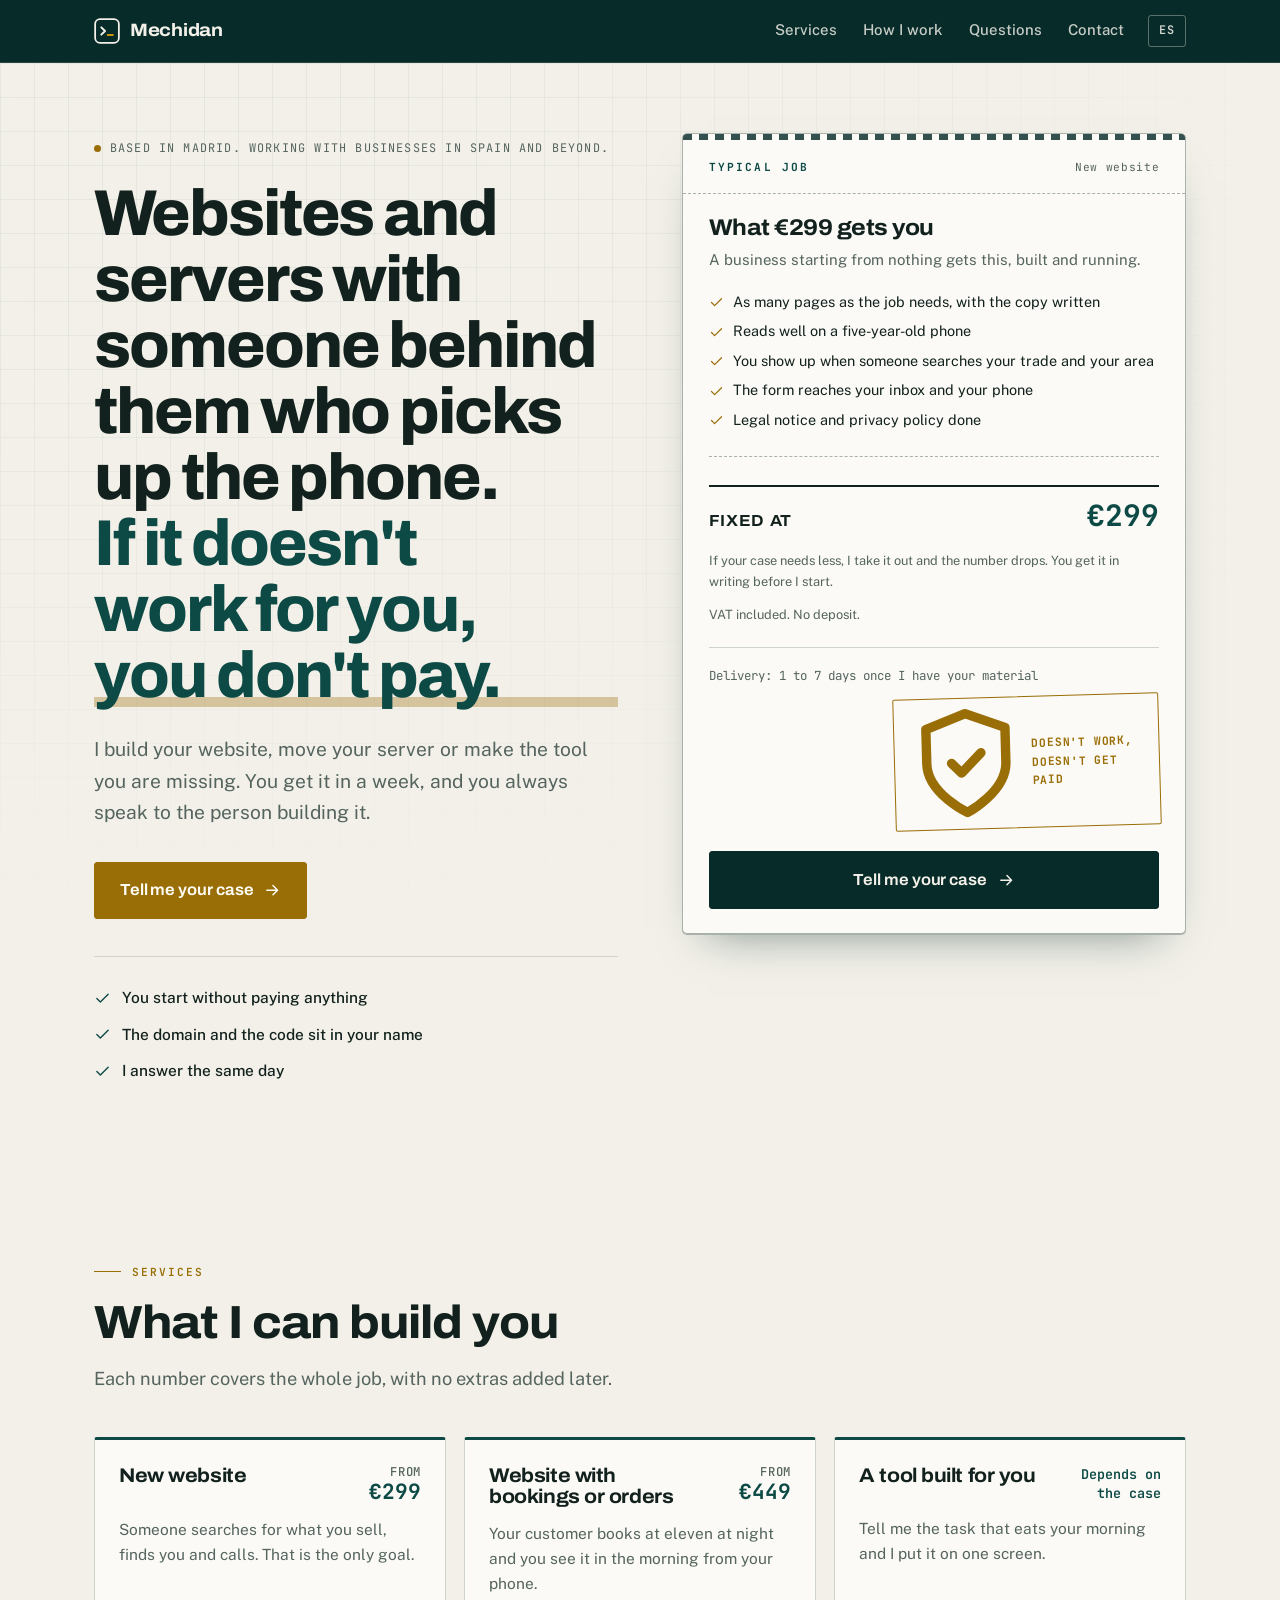
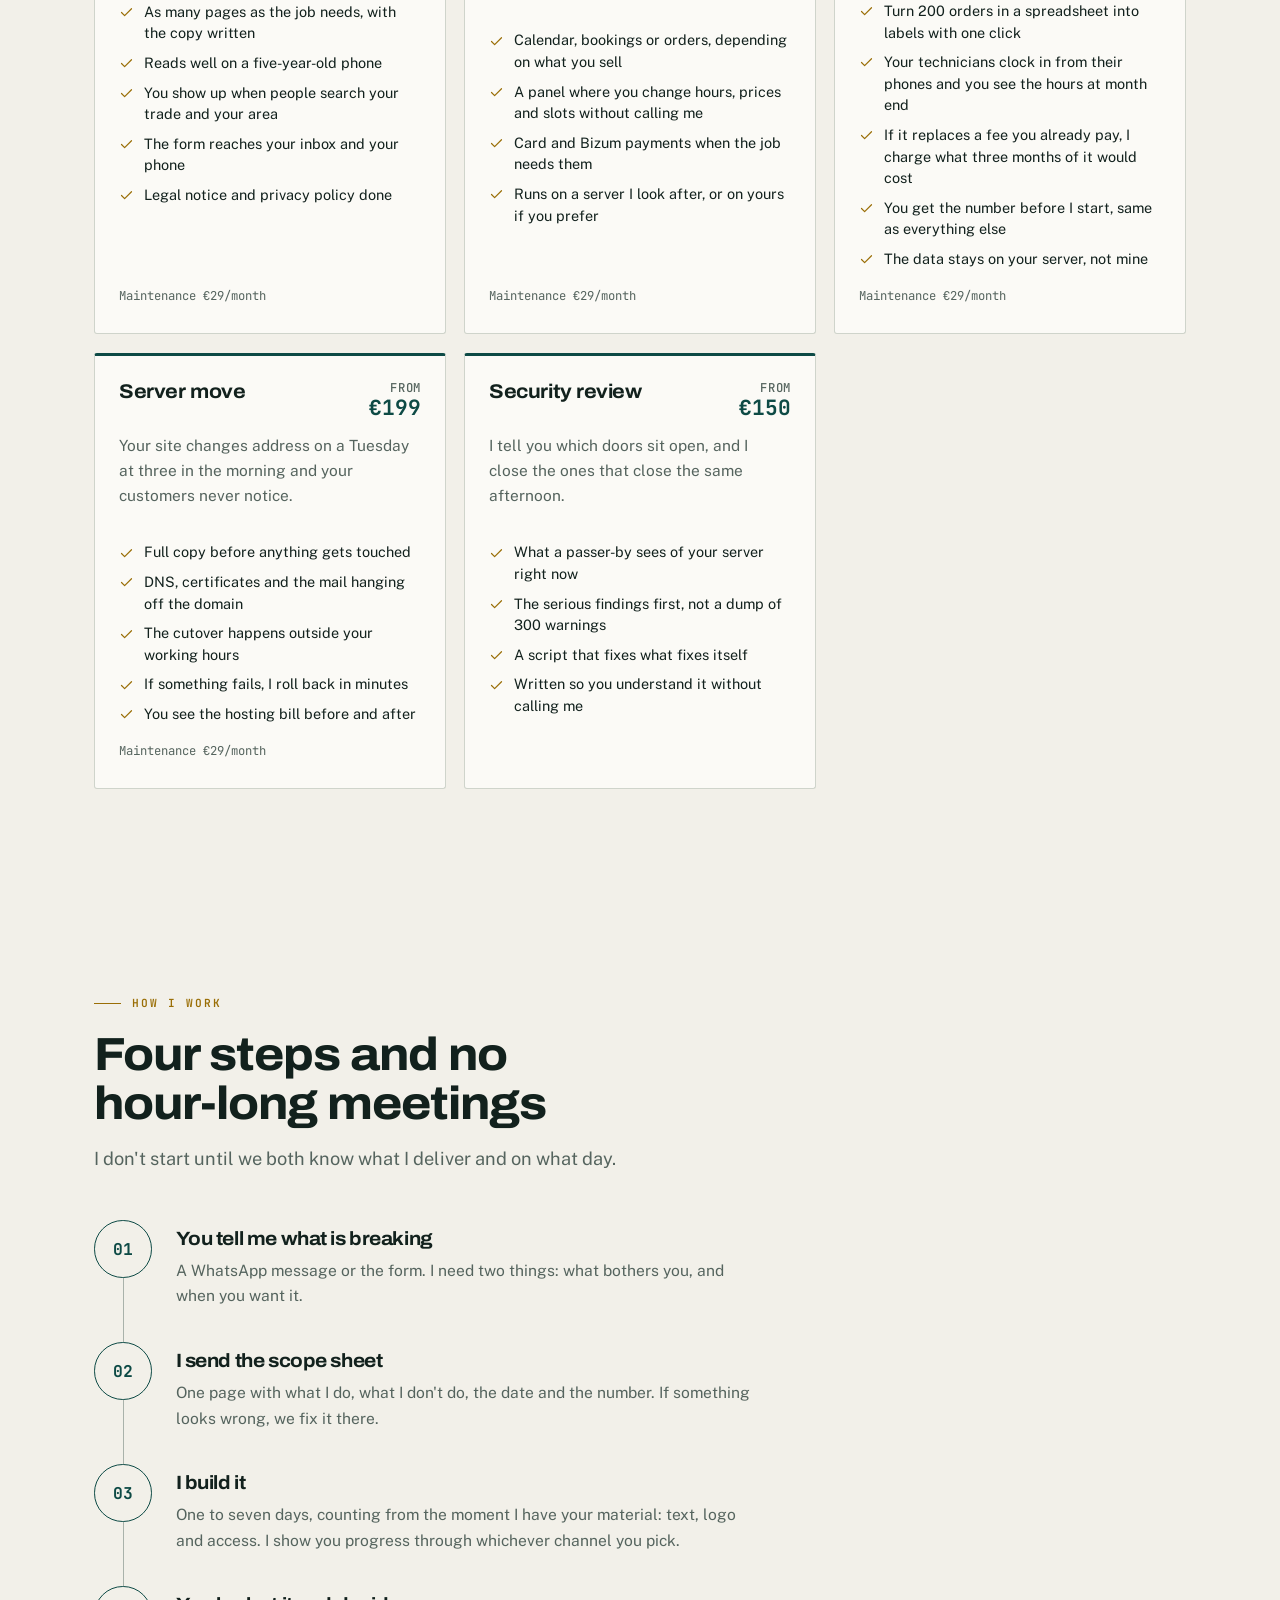
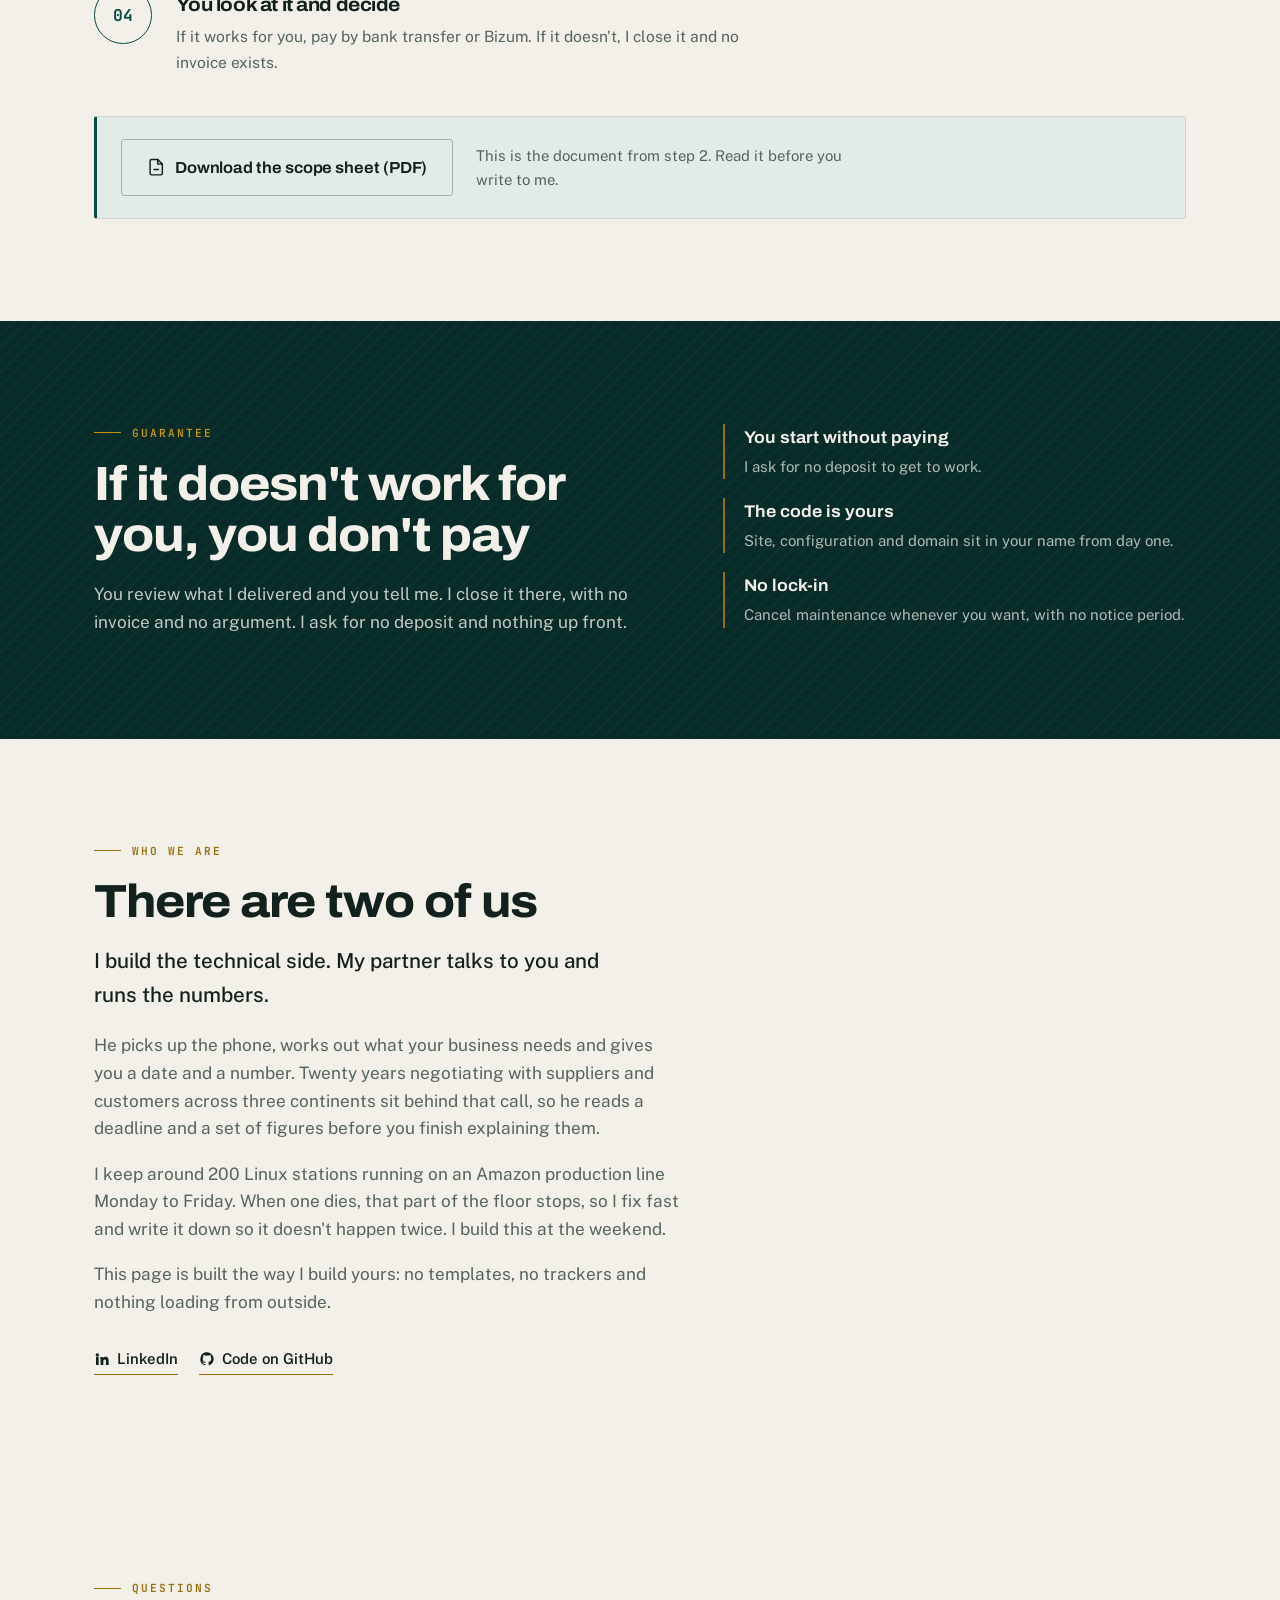
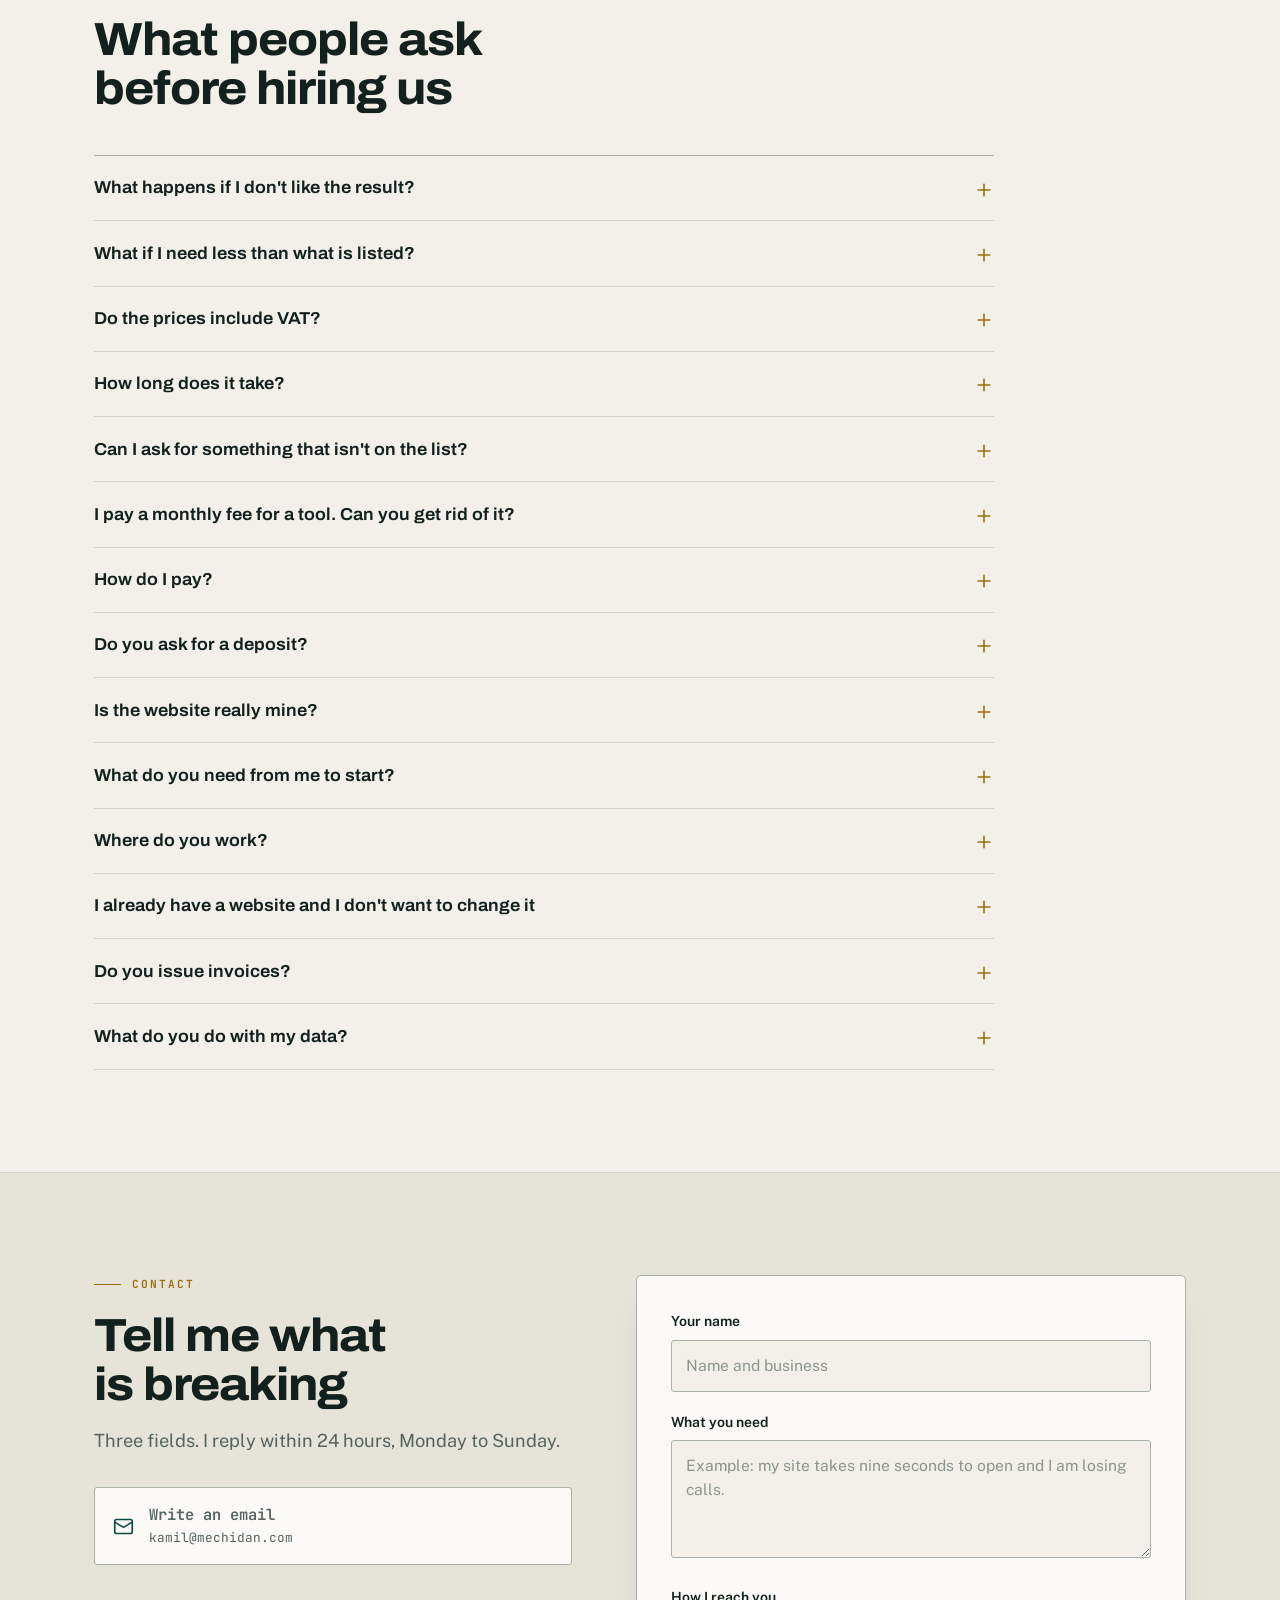
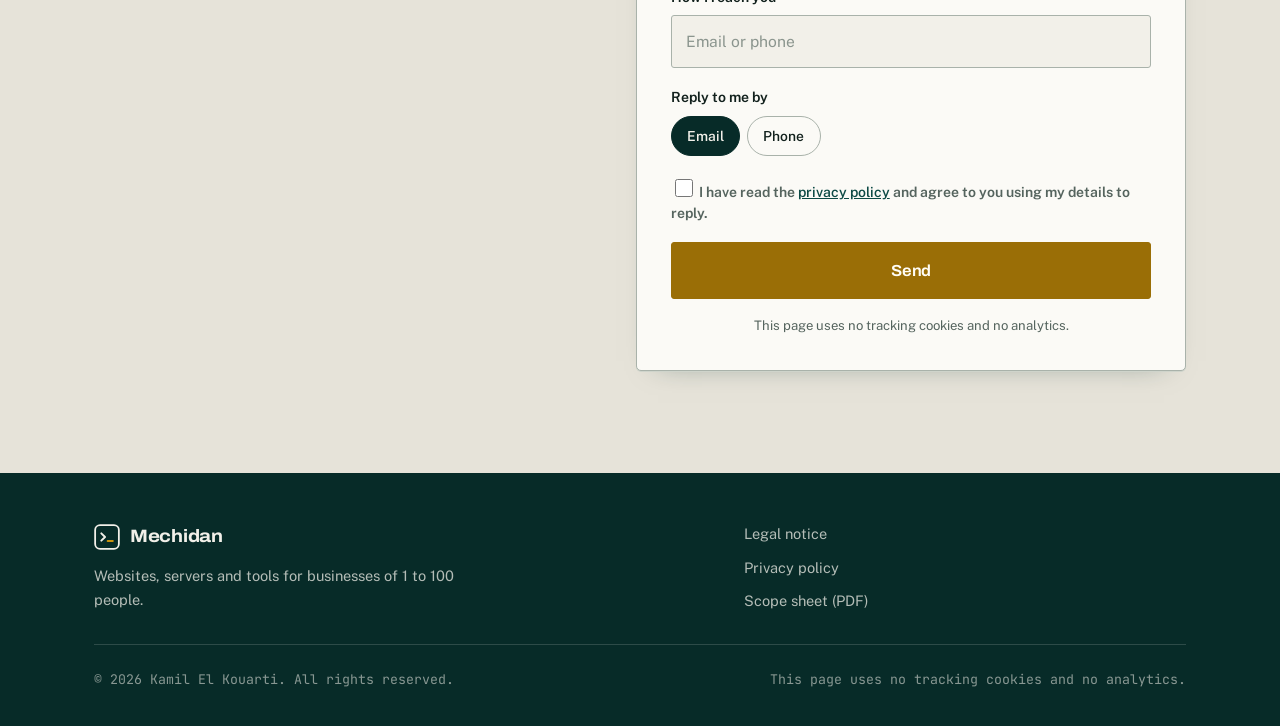
==== commit 7b511937: "Rebuild site from b125915" ====
--- a/en/index.html
+++ b/en/index.html
@@ -3,8 +3,8 @@
 <head>
   <meta charset="utf-8">
   <meta name="viewport" content="width=device-width, initial-scale=1">
-  <title>Websites, servers and tools for small businesses | Mechidan</title>
-  <meta name="description" content="I build your website, move your server or make the tool you are missing. One to seven days. If it doesn&#x27;t work for you, you don&#x27;t pay.">
+  <title>Websites, servers and tools for your business | Mechidan</title>
+  <meta name="description" content="I build your website, move your server or make the tool you are missing. You get it in a week. If it doesn&#x27;t work for you, you don&#x27;t pay.">
   <link rel="canonical" href="https://mechidan.com/en/">
   <link rel="alternate" hreflang="es" href="https://mechidan.com/">
   <link rel="alternate" hreflang="en" href="https://mechidan.com/en/">
@@ -13,28 +13,28 @@
   <meta name="author" content="Kamil El Kouarti">
   <meta name="theme-color" content="#072B28">
   <meta property="og:type" content="website">
-  <meta property="og:title" content="Websites, servers and tools for small businesses | Mechidan">
-  <meta property="og:description" content="I build your website, move your server or make the tool you are missing. One to seven days. If it doesn&#x27;t work for you, you don&#x27;t pay.">
+  <meta property="og:title" content="Websites, servers and tools for your business | Mechidan">
+  <meta property="og:description" content="I build your website, move your server or make the tool you are missing. You get it in a week. If it doesn&#x27;t work for you, you don&#x27;t pay.">
   <meta property="og:url" content="https://mechidan.com/en/">
   <meta property="og:site_name" content="Mechidan">
   <meta property="og:locale" content="en">
   <meta property="og:image" content="https://mechidan.com/assets/img/og.png">
   <meta property="og:image:width" content="1200">
   <meta property="og:image:height" content="630">
-  <meta property="og:image:alt" content="Mechidan: websites, servers and tools for small businesses.">
+  <meta property="og:image:alt" content="Mechidan: websites, servers and tools for your business.">
   <meta name="twitter:card" content="summary_large_image">
   <link rel="icon" href="/assets/img/favicon.svg" type="image/svg+xml">
   <link rel="apple-touch-icon" href="/assets/img/icon-180.png">
   <link rel="manifest" href="/site.webmanifest">
-  <meta name="keywords" content="small business website, booking website, server move, server security review, custom internal tool, website maintenance Madrid">
+  <meta name="keywords" content="business website, booking website, server move, server security review, custom internal tool, website maintenance">
   <link rel="preload" href="/assets/fonts/archivo-var.woff2" as="font" type="font/woff2" crossorigin>
   <link rel="preload" href="/assets/fonts/publicsans-var.woff2" as="font" type="font/woff2" crossorigin>
   <link rel="preload" href="/assets/fonts/jetbrainsmono-var.woff2" as="font" type="font/woff2" crossorigin>
   <link rel="stylesheet" href="/assets/css/style.css">
-  <script type="application/ld+json">{"@context":"https://schema.org","@type":"ProfessionalService","@id":"https://mechidan.com/#business","name":"Mechidan","url":"https://mechidan.com/en/","description":"I build your website, move your server or make the tool you are missing. One to seven days. If it doesn't work for you, you don't pay.","email":"kamil@mechidan.com","founder":{"@type":"Person","name":"Kamil El Kouarti"},"areaServed":[{"@type":"Country","name":"Spain"}],"availableLanguage":["es","en"],"priceRange":"€€","address":{"@type":"PostalAddress","addressCountry":"ES","addressLocality":"Madrid"},"sameAs":["https://www.linkedin.com/in/elkouarti/","https://github.com/mkkouarti"],"makesOffer":[{"@type":"Offer","name":"New website","description":"Someone searches for what you sell, finds you and calls. That is the only goal.","priceCurrency":"EUR","availability":"https://schema.org/InStock","url":"https://mechidan.com/en/#services","price":"299","priceSpecification":{"@type":"PriceSpecification","price":"299","priceCurrency":"EUR","valueAddedTaxIncluded":false}},{"@type":"Offer","name":"Website with bookings or orders","description":"Your customer books at eleven at night and you see it in the morning from your phone.","priceCurrency":"EUR","availability":"https://schema.org/InStock","url":"https://mechidan.com/en/#services","price":"449","priceSpecification":{"@type":"PriceSpecification","price":"449","priceCurrency":"EUR","valueAddedTaxIncluded":false}},{"@type":"Offer","name":"A tool built for you","description":"Tell me the task that eats your morning and I put it on one screen.","priceCurrency":"EUR","availability":"https://schema.org/InStock","url":"https://mechidan.com/en/#services","price":"199","priceSpecification":{"@type":"PriceSpecification","price":"199","priceCurrency":"EUR","valueAddedTaxIncluded":false}},{"@type":"Offer","name":"Server move","description":"Your site changes address on a Tuesday at three in the morning and your customers never notice.","priceCurrency":"EUR","availability":"https://schema.org/InStock","url":"https://mechidan.com/en/#services","price":"199","priceSpecification":{"@type":"PriceSpecification","price":"199","priceCurrency":"EUR","valueAddedTaxIncluded":false}},{"@type":"Offer","name":"Security review","description":"I tell you which doors sit open, and I close the ones that close the same afternoon.","priceCurrency":"EUR","availability":"https://schema.org/InStock","url":"https://mechidan.com/en/#services","price":"150","priceSpecification":{"@type":"PriceSpecification","price":"150","priceCurrency":"EUR","valueAddedTaxIncluded":false}}],"knowsAbout":["Linux server administration","Website development","Server migration","Infrastructure security audit","Self-hosted software","Booking systems","Nginx"]}</script>
+  <script type="application/ld+json">{"@context":"https://schema.org","@type":"ProfessionalService","@id":"https://mechidan.com/#business","name":"Mechidan","url":"https://mechidan.com/en/","description":"I build your website, move your server or make the tool you are missing. You get it in a week. If it doesn't work for you, you don't pay.","email":"kamil@mechidan.com","founder":{"@type":"Person","name":"Kamil El Kouarti"},"areaServed":[{"@type":"Country","name":"Spain"},{"@type":"Place","name":"Worldwide"}],"availableLanguage":["es","en"],"priceRange":"€€","address":{"@type":"PostalAddress","addressCountry":"ES","addressLocality":"Madrid"},"sameAs":["https://www.linkedin.com/in/elkouarti/","https://github.com/mkkouarti"],"makesOffer":[{"@type":"Offer","name":"New website","description":"Someone searches for what you sell, finds you and calls. That is the only goal.","priceCurrency":"EUR","availability":"https://schema.org/InStock","url":"https://mechidan.com/en/#services","price":"299","priceSpecification":{"@type":"PriceSpecification","price":"299","priceCurrency":"EUR","valueAddedTaxIncluded":true}},{"@type":"Offer","name":"Website with bookings or orders","description":"Your customer books at eleven at night and you see it in the morning from your phone.","priceCurrency":"EUR","availability":"https://schema.org/InStock","url":"https://mechidan.com/en/#services","price":"449","priceSpecification":{"@type":"PriceSpecification","price":"449","priceCurrency":"EUR","valueAddedTaxIncluded":true}},{"@type":"Offer","name":"A tool built for you","description":"Tell me the task that eats your morning and I put it on one screen.","priceCurrency":"EUR","availability":"https://schema.org/InStock","url":"https://mechidan.com/en/#services"},{"@type":"Offer","name":"Server move","description":"Your site changes address on a Tuesday at three in the morning and your customers never notice.","priceCurrency":"EUR","availability":"https://schema.org/InStock","url":"https://mechidan.com/en/#services","price":"199","priceSpecification":{"@type":"PriceSpecification","price":"199","priceCurrency":"EUR","valueAddedTaxIncluded":true}},{"@type":"Offer","name":"Security review","description":"I tell you which doors sit open, and I close the ones that close the same afternoon.","priceCurrency":"EUR","availability":"https://schema.org/InStock","url":"https://mechidan.com/en/#services","price":"150","priceSpecification":{"@type":"PriceSpecification","price":"150","priceCurrency":"EUR","valueAddedTaxIncluded":true}}],"knowsAbout":["Linux server administration","Website development","Server migration","Infrastructure security audit","Self-hosted software","Booking systems","Nginx"]}</script>
   <script type="application/ld+json">{"@context":"https://schema.org","@type":"WebSite","@id":"https://mechidan.com/#website","url":"https://mechidan.com/","name":"Mechidan","inLanguage":["en","es"],"publisher":{"@id":"https://mechidan.com/#business"}}</script>
-  <script type="application/ld+json">{"@context":"https://schema.org","@type":"FAQPage","@id":"https://mechidan.com/en/#faq","mainEntity":[{"@type":"Question","name":"What happens if I don't like the result?","acceptedAnswer":{"@type":"Answer","text":"You don't pay. You review it, you tell me it doesn't serve you and I close it there. I issue no invoice, claim nothing, and you keep whatever already sits in your name."}},{"@type":"Question","name":"What if I need less than what is listed?","acceptedAnswer":{"@type":"Answer","text":"I take out what you won't use and the number drops. You get it in writing in the scope sheet, before I touch anything."}},{"@type":"Question","name":"How long does it take?","acceptedAnswer":{"@type":"Answer","text":"One to seven days. A simple site lands in two. A move with mail and certificates runs to five or seven. The exact date goes in writing before I start."}},{"@type":"Question","name":"Can I ask for something that isn't on the list?","acceptedAnswer":{"@type":"Answer","text":"Yes. Tell me the task that eats your morning and I tell you whether it can be done, what it costs and when you get it."}},{"@type":"Question","name":"I pay a monthly fee for a tool. Can you get rid of it?","acceptedAnswer":{"@type":"Answer","text":"Sometimes. I check whether an equivalent exists that you can host yourself. If it does, I set it up and charge what three months of that fee would cost. If it doesn't, I say so and charge nothing. I stay away from invoicing and anything with a legal obligation attached."}},{"@type":"Question","name":"How do I pay?","acceptedAnswer":{"@type":"Answer","text":"Outside this website. Bank transfer or Bizum once the work sits in front of you and you have approved it. This page takes no payments and stores no banking data."}},{"@type":"Question","name":"Do you ask for a deposit?","acceptedAnswer":{"@type":"Answer","text":"No. I start with nothing up front and carry the risk that you won't like it."}},{"@type":"Question","name":"Is the website really mine?","acceptedAnswer":{"@type":"Answer","text":"Yes. The domain registers in your name, the code gets handed to you and the hosting sits in your account. Tomorrow you can take everything without asking me."}},{"@type":"Question","name":"What do you need from me to start?","acceptedAnswer":{"@type":"Answer","text":"The text you want to show, your logo if you have one, and access to the domain if you already bought it. If you have none of that, I write a first draft and you correct it."}},{"@type":"Question","name":"Do you work on site?","acceptedAnswer":{"@type":"Answer","text":"Remotely across Spain. In Madrid I come in person when the job needs it, for example to touch a server that never reaches the internet."}},{"@type":"Question","name":"I already have a website and I don't want to change it","acceptedAnswer":{"@type":"Answer","text":"Then look at the move or the review. I can shift what you have to a cheaper server, or tell you where it sits exposed, without touching the design."}},{"@type":"Question","name":"Do you issue invoices?","acceptedAnswer":{"@type":"Answer","text":"Yes, with full tax details, always after you approve the work."}},{"@type":"Question","name":"What do you do with my data?","acceptedAnswer":{"@type":"Answer","text":"I keep your name and your contact so I can reply, nothing else. I sell no data, run no advertising and set no tracking. The privacy policy spells it out."}}]}</script>
-  <script type="application/ld+json">{"@context":"https://schema.org","@type":"HowTo","name":"Four steps and no hour-long meetings","description":"I don't start until we both know what I deliver and on what day.","totalTime":"P7D","step":[{"@type":"HowToStep","position":1,"name":"You tell me what is breaking","text":"A WhatsApp message or the form. I need two things: what bothers you, and when you want it."},{"@type":"HowToStep","position":2,"name":"I send the scope sheet","text":"One page with what I do, what I don't do, the date and the number. If something looks wrong, we fix it there."},{"@type":"HowToStep","position":3,"name":"I build it","text":"One to seven days depending on the job. I show you progress through whichever channel you pick."},{"@type":"HowToStep","position":4,"name":"You look at it and decide","text":"If it works for you, pay by bank transfer or Bizum. If it doesn't, I close it and no invoice exists."}]}</script>
+  <script type="application/ld+json">{"@context":"https://schema.org","@type":"FAQPage","@id":"https://mechidan.com/en/#faq","mainEntity":[{"@type":"Question","name":"What happens if I don't like the result?","acceptedAnswer":{"@type":"Answer","text":"You don't pay. You review it, you tell me it doesn't serve you and I close it there. I issue no invoice, claim nothing, and you keep whatever already sits in your name."}},{"@type":"Question","name":"What if I need less than what is listed?","acceptedAnswer":{"@type":"Answer","text":"I take out what you won't use and the number drops. You get it in writing in the scope sheet, before I touch anything."}},{"@type":"Question","name":"Do the prices include VAT?","acceptedAnswer":{"@type":"Answer","text":"Yes. The number you see on each service is the number you pay."}},{"@type":"Question","name":"How long does it take?","acceptedAnswer":{"@type":"Answer","text":"One to seven days, and the clock starts the day I have all your material: text, logo and access. A simple site lands in two. A move with mail and certificates runs to five or seven. The exact date goes in writing before I start."}},{"@type":"Question","name":"Can I ask for something that isn't on the list?","acceptedAnswer":{"@type":"Answer","text":"Yes. Tell me the task that eats your morning and I tell you whether it can be done, what it costs and when you get it."}},{"@type":"Question","name":"I pay a monthly fee for a tool. Can you get rid of it?","acceptedAnswer":{"@type":"Answer","text":"Sometimes. I check whether an equivalent exists that you can host yourself. If it does, I set it up and charge what three months of that fee would cost. If it doesn't, I say so and charge nothing. I stay away from invoicing and anything with a legal obligation attached."}},{"@type":"Question","name":"How do I pay?","acceptedAnswer":{"@type":"Answer","text":"Outside this website. Bank transfer or Bizum once the work sits in front of you and you have approved it. This page takes no payments and stores no banking data."}},{"@type":"Question","name":"Do you ask for a deposit?","acceptedAnswer":{"@type":"Answer","text":"No. I start with nothing up front and carry the risk that you won't like it."}},{"@type":"Question","name":"Is the website really mine?","acceptedAnswer":{"@type":"Answer","text":"Yes. The domain registers in your name, the code gets handed to you and the hosting sits in your account. Tomorrow you can take everything without asking me."}},{"@type":"Question","name":"What do you need from me to start?","acceptedAnswer":{"@type":"Answer","text":"The text you want to show, your logo if you have one, and access to the domain if you already bought it. If you have none of that, I write a first draft and you correct it."}},{"@type":"Question","name":"Where do you work?","acceptedAnswer":{"@type":"Answer","text":"Remotely, with clients in Spain and abroad. In Madrid I come in person when the job needs it, for example to touch a server that never reaches the internet."}},{"@type":"Question","name":"I already have a website and I don't want to change it","acceptedAnswer":{"@type":"Answer","text":"Then look at the move or the review. I can shift what you have to a cheaper server, or tell you where it sits exposed, without touching the design."}},{"@type":"Question","name":"Do you issue invoices?","acceptedAnswer":{"@type":"Answer","text":"Yes, with full tax details, always after you approve the work."}},{"@type":"Question","name":"What do you do with my data?","acceptedAnswer":{"@type":"Answer","text":"I keep your name and your contact so I can reply, nothing else. I sell no data, run no advertising and set no tracking. The privacy policy spells it out."}}]}</script>
+  <script type="application/ld+json">{"@context":"https://schema.org","@type":"HowTo","name":"Four steps and no hour-long meetings","description":"I don't start until we both know what I deliver and on what day.","totalTime":"P7D","step":[{"@type":"HowToStep","position":1,"name":"You tell me what is breaking","text":"A WhatsApp message or the form. I need two things: what bothers you, and when you want it."},{"@type":"HowToStep","position":2,"name":"I send the scope sheet","text":"One page with what I do, what I don't do, the date and the number. If something looks wrong, we fix it there."},{"@type":"HowToStep","position":3,"name":"I build it","text":"One to seven days, counting from the moment I have your material: text, logo and access. I show you progress through whichever channel you pick."},{"@type":"HowToStep","position":4,"name":"You look at it and decide","text":"If it works for you, pay by bank transfer or Bizum. If it doesn't, I close it and no invoice exists."}]}</script>
 </head>
 <body>
 <a class="skip" href="#main">Skip to content</a>
@@ -52,9 +52,9 @@
 <section class="hero">
   <div class="shell hero__grid">
     <div>
-      <p class="hero__eyebrow"><span class="pulse"></span>Madrid. Working with businesses across Spain.</p>
-      <h1>Websites and servers for businesses with no IT person. <span class="accent">If it doesn&#x27;t work for you, you don&#x27;t pay.</span></h1>
-      <p class="hero__sub">I build your website, move your server or make the tool you are missing. You get it in one to seven days, and you talk to the same person throughout.</p>
+      <p class="hero__eyebrow"><span class="pulse"></span>Based in Madrid. Working with businesses in Spain and beyond.</p>
+      <h1>Websites and servers with someone behind them who picks up the phone. <span class="accent">If it doesn&#x27;t work for you, you don&#x27;t pay.</span></h1>
+      <p class="hero__sub">I build your website, move your server or make the tool you are missing. You get it in a week, and you always speak to the person building it.</p>
       <div class="hero__cta"><a class="btn btn--brass" href="#contact">Tell me your case<svg viewBox="0 0 24 24" fill="none" stroke="currentColor" stroke-width="1.9" stroke-linecap="round" stroke-linejoin="round" aria-hidden="true" focusable="false"><path d="M5 12h14M13 6l6 6-6 6"/></svg></a></div>
       <ul class="trustrow"><li><svg viewBox="0 0 24 24" fill="none" stroke="currentColor" stroke-width="1.9" stroke-linecap="round" stroke-linejoin="round" aria-hidden="true" focusable="false"><path d="M20 6 9 17l-5-5"/></svg><span>You start without paying anything</span></li><li><svg viewBox="0 0 24 24" fill="none" stroke="currentColor" stroke-width="1.9" stroke-linecap="round" stroke-linejoin="round" aria-hidden="true" focusable="false"><path d="M20 6 9 17l-5-5"/></svg><span>The domain and the code sit in your name</span></li><li><svg viewBox="0 0 24 24" fill="none" stroke="currentColor" stroke-width="1.9" stroke-linecap="round" stroke-linejoin="round" aria-hidden="true" focusable="false"><path d="M20 6 9 17l-5-5"/></svg><span>I answer the same day</span></li></ul>
     </div>
@@ -77,10 +77,10 @@
           </div>
         </dl>
         <p class="ledger__note">If your case needs less, I take it out and the number drops. You get it in writing before I start.</p>
-        <p class="ledger__note">VAT on top. No deposit.</p>
+        <p class="ledger__note">VAT included. No deposit.</p>
 
         <div class="docket__meta">
-          <span>Delivery: 1 to 7 days</span>
+          <span>Delivery: 1 to 7 days once I have your material</span>
           <span class="stamp"><svg viewBox="0 0 24 24" fill="none" stroke="currentColor" stroke-width="1.9" stroke-linecap="round" stroke-linejoin="round" aria-hidden="true" focusable="false"><path d="M12 22s8-4 8-10V5l-8-3-8 3v7c0 6 8 10 8 10Z"/><path d="m9 12 2 2 4-4"/></svg>Doesn&#x27;t work, doesn&#x27;t get paid</span>
         </div>
 
@@ -108,9 +108,9 @@
       <ul class="svc__list"><li><svg viewBox="0 0 24 24" fill="none" stroke="currentColor" stroke-width="1.9" stroke-linecap="round" stroke-linejoin="round" aria-hidden="true" focusable="false"><path d="M20 6 9 17l-5-5"/></svg><span>Calendar, bookings or orders, depending on what you sell</span></li><li><svg viewBox="0 0 24 24" fill="none" stroke="currentColor" stroke-width="1.9" stroke-linecap="round" stroke-linejoin="round" aria-hidden="true" focusable="false"><path d="M20 6 9 17l-5-5"/></svg><span>A panel where you change hours, prices and slots without calling me</span></li><li><svg viewBox="0 0 24 24" fill="none" stroke="currentColor" stroke-width="1.9" stroke-linecap="round" stroke-linejoin="round" aria-hidden="true" focusable="false"><path d="M20 6 9 17l-5-5"/></svg><span>Card and Bizum payments when the job needs them</span></li><li><svg viewBox="0 0 24 24" fill="none" stroke="currentColor" stroke-width="1.9" stroke-linecap="round" stroke-linejoin="round" aria-hidden="true" focusable="false"><path d="M20 6 9 17l-5-5"/></svg><span>Runs on a server I look after, or on yours if you prefer</span></li></ul>
       <p class="svc__maint">Maintenance €29/month</p>
     </article><article class="svc reveal">
-      <div class="svc__top"><h3 class="svc__name">A tool built for you</h3><div class="svc__price"><small>from</small>€199</div></div>
+      <div class="svc__top"><h3 class="svc__name">A tool built for you</h3><div class="svc__price is-text">Depends on the case</div></div>
       <p class="svc__pitch">Tell me the task that eats your morning and I put it on one screen.</p>
-      <ul class="svc__list"><li><svg viewBox="0 0 24 24" fill="none" stroke="currentColor" stroke-width="1.9" stroke-linecap="round" stroke-linejoin="round" aria-hidden="true" focusable="false"><path d="M20 6 9 17l-5-5"/></svg><span>Turn 200 orders in a spreadsheet into labels with one click</span></li><li><svg viewBox="0 0 24 24" fill="none" stroke="currentColor" stroke-width="1.9" stroke-linecap="round" stroke-linejoin="round" aria-hidden="true" focusable="false"><path d="M20 6 9 17l-5-5"/></svg><span>Your technicians clock in from their phones and you see the hours at month end</span></li><li><svg viewBox="0 0 24 24" fill="none" stroke="currentColor" stroke-width="1.9" stroke-linecap="round" stroke-linejoin="round" aria-hidden="true" focusable="false"><path d="M20 6 9 17l-5-5"/></svg><span>Swap a monthly fee for something of your own, and I charge what three months of it would cost</span></li><li><svg viewBox="0 0 24 24" fill="none" stroke="currentColor" stroke-width="1.9" stroke-linecap="round" stroke-linejoin="round" aria-hidden="true" focusable="false"><path d="M20 6 9 17l-5-5"/></svg><span>The data stays on your server, not mine</span></li></ul>
+      <ul class="svc__list"><li><svg viewBox="0 0 24 24" fill="none" stroke="currentColor" stroke-width="1.9" stroke-linecap="round" stroke-linejoin="round" aria-hidden="true" focusable="false"><path d="M20 6 9 17l-5-5"/></svg><span>Turn 200 orders in a spreadsheet into labels with one click</span></li><li><svg viewBox="0 0 24 24" fill="none" stroke="currentColor" stroke-width="1.9" stroke-linecap="round" stroke-linejoin="round" aria-hidden="true" focusable="false"><path d="M20 6 9 17l-5-5"/></svg><span>Your technicians clock in from their phones and you see the hours at month end</span></li><li><svg viewBox="0 0 24 24" fill="none" stroke="currentColor" stroke-width="1.9" stroke-linecap="round" stroke-linejoin="round" aria-hidden="true" focusable="false"><path d="M20 6 9 17l-5-5"/></svg><span>If it replaces a fee you already pay, I charge what three months of it would cost</span></li><li><svg viewBox="0 0 24 24" fill="none" stroke="currentColor" stroke-width="1.9" stroke-linecap="round" stroke-linejoin="round" aria-hidden="true" focusable="false"><path d="M20 6 9 17l-5-5"/></svg><span>You get the number before I start, same as everything else</span></li><li><svg viewBox="0 0 24 24" fill="none" stroke="currentColor" stroke-width="1.9" stroke-linecap="round" stroke-linejoin="round" aria-hidden="true" focusable="false"><path d="M20 6 9 17l-5-5"/></svg><span>The data stays on your server, not mine</span></li></ul>
       <p class="svc__maint">Maintenance €29/month</p>
     </article><article class="svc reveal">
       <div class="svc__top"><h3 class="svc__name">Server move</h3><div class="svc__price"><small>from</small>€199</div></div>
@@ -141,7 +141,7 @@
     </article><article class="step reveal">
       <div class="step__n" aria-hidden="true"></div>
       <div><h3 class="step__name">I build it</h3>
-      <p class="step__detail">One to seven days depending on the job. I show you progress through whichever channel you pick.</p></div>
+      <p class="step__detail">One to seven days, counting from the moment I have your material: text, logo and access. I show you progress through whichever channel you pick.</p></div>
     </article><article class="step reveal">
       <div class="step__n" aria-hidden="true"></div>
       <div><h3 class="step__name">You look at it and decide</h3>
@@ -168,8 +168,8 @@
     <div>
       <p class="eyebrow">Who we are</p>
       <h2 class="h-sec">There are two of us</h2>
-      <p class="about__lead">My father listens to you and explains it in plain words. I build what sits underneath.</p>
-      <div class="about__body"><p>He talks to you, works out what your business actually needs and tells you without the jargon. If someone calls you to check how the job is going, it is him.</p><p>I keep around 200 Linux stations running on an Amazon production line Monday to Friday. When one dies, that part of the floor stops, so I fix fast and write it down so it doesn&#x27;t happen twice. I build this at the weekend.</p><p>Before this we set up the network and the VPNs for three small companies. This page is built the way I build yours: no templates, no trackers and nothing loading from outside.</p></div>
+      <p class="about__lead">I build the technical side. My partner talks to you and runs the numbers.</p>
+      <div class="about__body"><p>He picks up the phone, works out what your business needs and gives you a date and a number. Twenty years negotiating with suppliers and customers across three continents sit behind that call, so he reads a deadline and a set of figures before you finish explaining them.</p><p>I keep around 200 Linux stations running on an Amazon production line Monday to Friday. When one dies, that part of the floor stops, so I fix fast and write it down so it doesn&#x27;t happen twice. I build this at the weekend.</p><p>This page is built the way I build yours: no templates, no trackers and nothing loading from outside.</p></div>
       <div class="about__links">
         <a href="https://www.linkedin.com/in/elkouarti/" target="_blank" rel="noopener"><svg viewBox="0 0 24 24" fill="currentColor" stroke="none" stroke-width="1.9" stroke-linecap="round" stroke-linejoin="round" aria-hidden="true" focusable="false"><path d="M4.98 3.5A2.5 2.5 0 1 1 2.5 6 2.5 2.5 0 0 1 4.98 3.5ZM3 8.98h4V21H3ZM9.5 8.98h3.83v1.64h.05a4.2 4.2 0 0 1 3.78-2.08c4.04 0 4.79 2.66 4.79 6.12V21h-4v-5.45c0-1.3-.02-2.98-1.81-2.98-1.82 0-2.1 1.42-2.1 2.88V21h-4Z"/></svg>LinkedIn</a>
         <a href="https://github.com/mkkouarti" target="_blank" rel="noopener"><svg viewBox="0 0 24 24" fill="currentColor" stroke="none" stroke-width="1.9" stroke-linecap="round" stroke-linejoin="round" aria-hidden="true" focusable="false"><path d="M12 2a10 10 0 0 0-3.16 19.49c.5.09.68-.22.68-.48l-.01-1.7c-2.78.6-3.37-1.34-3.37-1.34-.45-1.16-1.1-1.47-1.1-1.47-.91-.62.07-.6.07-.6 1 .07 1.53 1.03 1.53 1.03.9 1.53 2.34 1.09 2.91.83.09-.65.35-1.09.63-1.34-2.22-.25-4.55-1.11-4.55-4.94 0-1.09.39-1.98 1.03-2.68-.1-.25-.45-1.27.1-2.65 0 0 .84-.27 2.75 1.02a9.5 9.5 0 0 1 5 0c1.91-1.3 2.75-1.02 2.75-1.02.55 1.38.2 2.4.1 2.65.64.7 1.03 1.6 1.03 2.68 0 3.84-2.34 4.68-4.57 4.93.36.31.68.92.68 1.85l-.01 2.75c0 .27.18.58.69.48A10 10 0 0 0 12 2Z"/></svg>Code on GitHub</a>
@@ -188,8 +188,11 @@
       <summary>What if I need less than what is listed?<svg class="qa__icon" viewBox="0 0 24 24" fill="none" stroke="currentColor" stroke-width="1.9" stroke-linecap="round" stroke-linejoin="round" aria-hidden="true" focusable="false"><path d="M12 5v14M5 12h14"/></svg></summary>
       <div class="qa__a">I take out what you won&#x27;t use and the number drops. You get it in writing in the scope sheet, before I touch anything.</div>
     </details><details class="qa">
+      <summary>Do the prices include VAT?<svg class="qa__icon" viewBox="0 0 24 24" fill="none" stroke="currentColor" stroke-width="1.9" stroke-linecap="round" stroke-linejoin="round" aria-hidden="true" focusable="false"><path d="M12 5v14M5 12h14"/></svg></summary>
+      <div class="qa__a">Yes. The number you see on each service is the number you pay.</div>
+    </details><details class="qa">
       <summary>How long does it take?<svg class="qa__icon" viewBox="0 0 24 24" fill="none" stroke="currentColor" stroke-width="1.9" stroke-linecap="round" stroke-linejoin="round" aria-hidden="true" focusable="false"><path d="M12 5v14M5 12h14"/></svg></summary>
-      <div class="qa__a">One to seven days. A simple site lands in two. A move with mail and certificates runs to five or seven. The exact date goes in writing before I start.</div>
+      <div class="qa__a">One to seven days, and the clock starts the day I have all your material: text, logo and access. A simple site lands in two. A move with mail and certificates runs to five or seven. The exact date goes in writing before I start.</div>
     </details><details class="qa">
       <summary>Can I ask for something that isn&#x27;t on the list?<svg class="qa__icon" viewBox="0 0 24 24" fill="none" stroke="currentColor" stroke-width="1.9" stroke-linecap="round" stroke-linejoin="round" aria-hidden="true" focusable="false"><path d="M12 5v14M5 12h14"/></svg></summary>
       <div class="qa__a">Yes. Tell me the task that eats your morning and I tell you whether it can be done, what it costs and when you get it.</div>
@@ -209,8 +212,8 @@
       <summary>What do you need from me to start?<svg class="qa__icon" viewBox="0 0 24 24" fill="none" stroke="currentColor" stroke-width="1.9" stroke-linecap="round" stroke-linejoin="round" aria-hidden="true" focusable="false"><path d="M12 5v14M5 12h14"/></svg></summary>
       <div class="qa__a">The text you want to show, your logo if you have one, and access to the domain if you already bought it. If you have none of that, I write a first draft and you correct it.</div>
     </details><details class="qa">
-      <summary>Do you work on site?<svg class="qa__icon" viewBox="0 0 24 24" fill="none" stroke="currentColor" stroke-width="1.9" stroke-linecap="round" stroke-linejoin="round" aria-hidden="true" focusable="false"><path d="M12 5v14M5 12h14"/></svg></summary>
-      <div class="qa__a">Remotely across Spain. In Madrid I come in person when the job needs it, for example to touch a server that never reaches the internet.</div>
+      <summary>Where do you work?<svg class="qa__icon" viewBox="0 0 24 24" fill="none" stroke="currentColor" stroke-width="1.9" stroke-linecap="round" stroke-linejoin="round" aria-hidden="true" focusable="false"><path d="M12 5v14M5 12h14"/></svg></summary>
+      <div class="qa__a">Remotely, with clients in Spain and abroad. In Madrid I come in person when the job needs it, for example to touch a server that never reaches the internet.</div>
     </details><details class="qa">
       <summary>I already have a website and I don&#x27;t want to change it<svg class="qa__icon" viewBox="0 0 24 24" fill="none" stroke="currentColor" stroke-width="1.9" stroke-linecap="round" stroke-linejoin="round" aria-hidden="true" focusable="false"><path d="M12 5v14M5 12h14"/></svg></summary>
       <div class="qa__a">Then look at the move or the review. I can shift what you have to a cheaper server, or tell you where it sits exposed, without touching the design.</div>
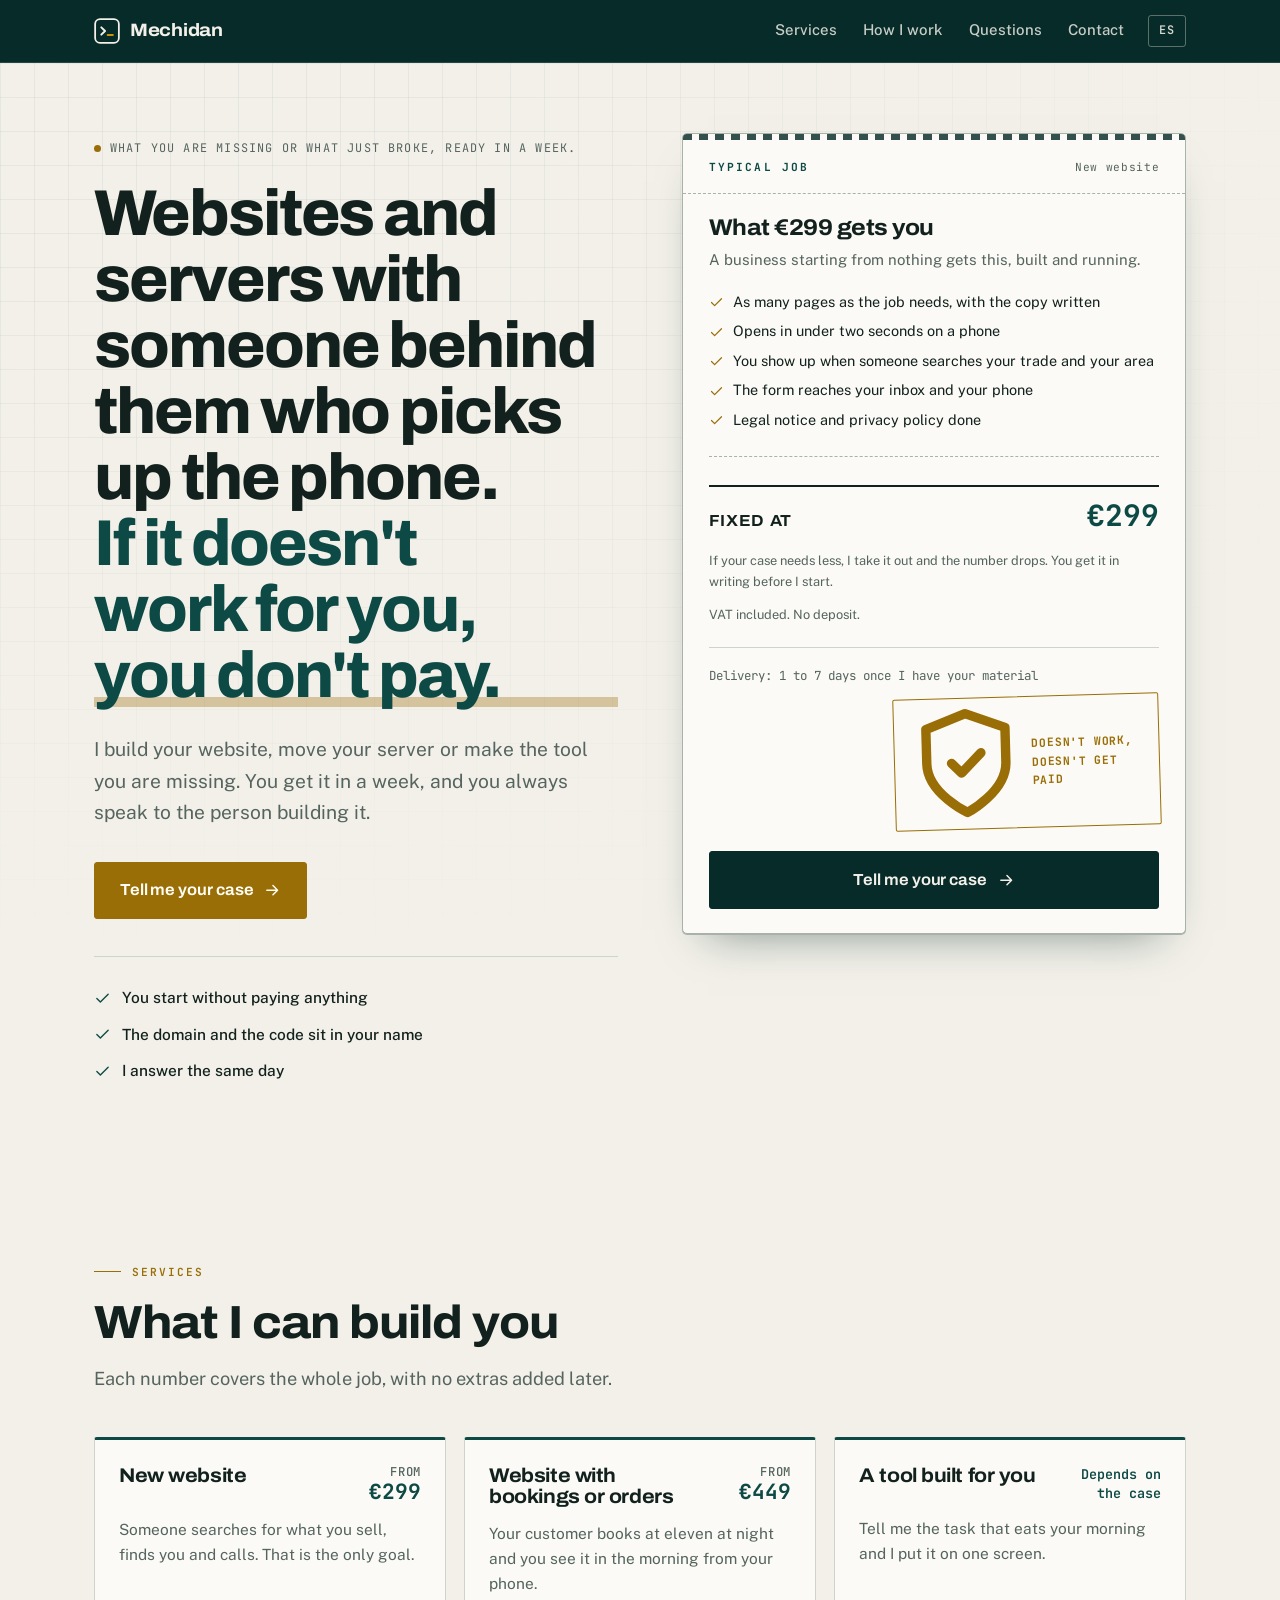
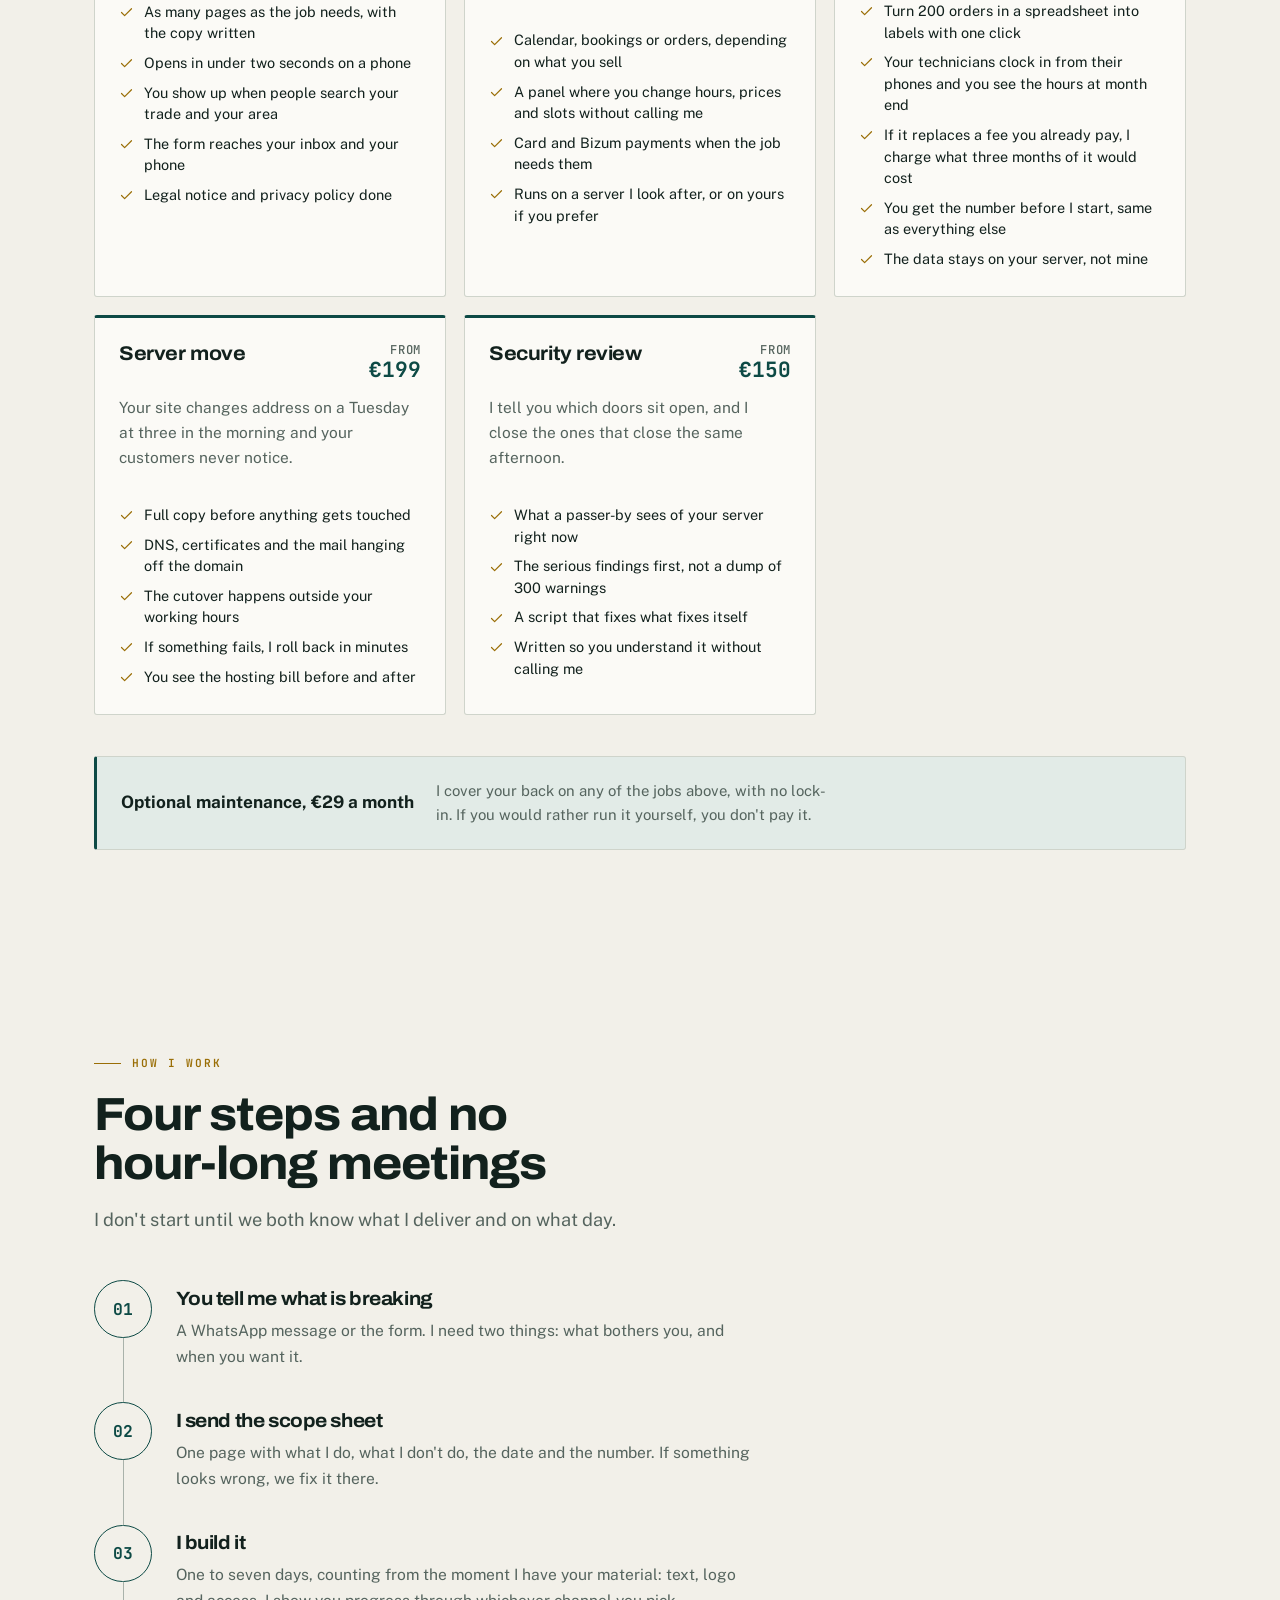
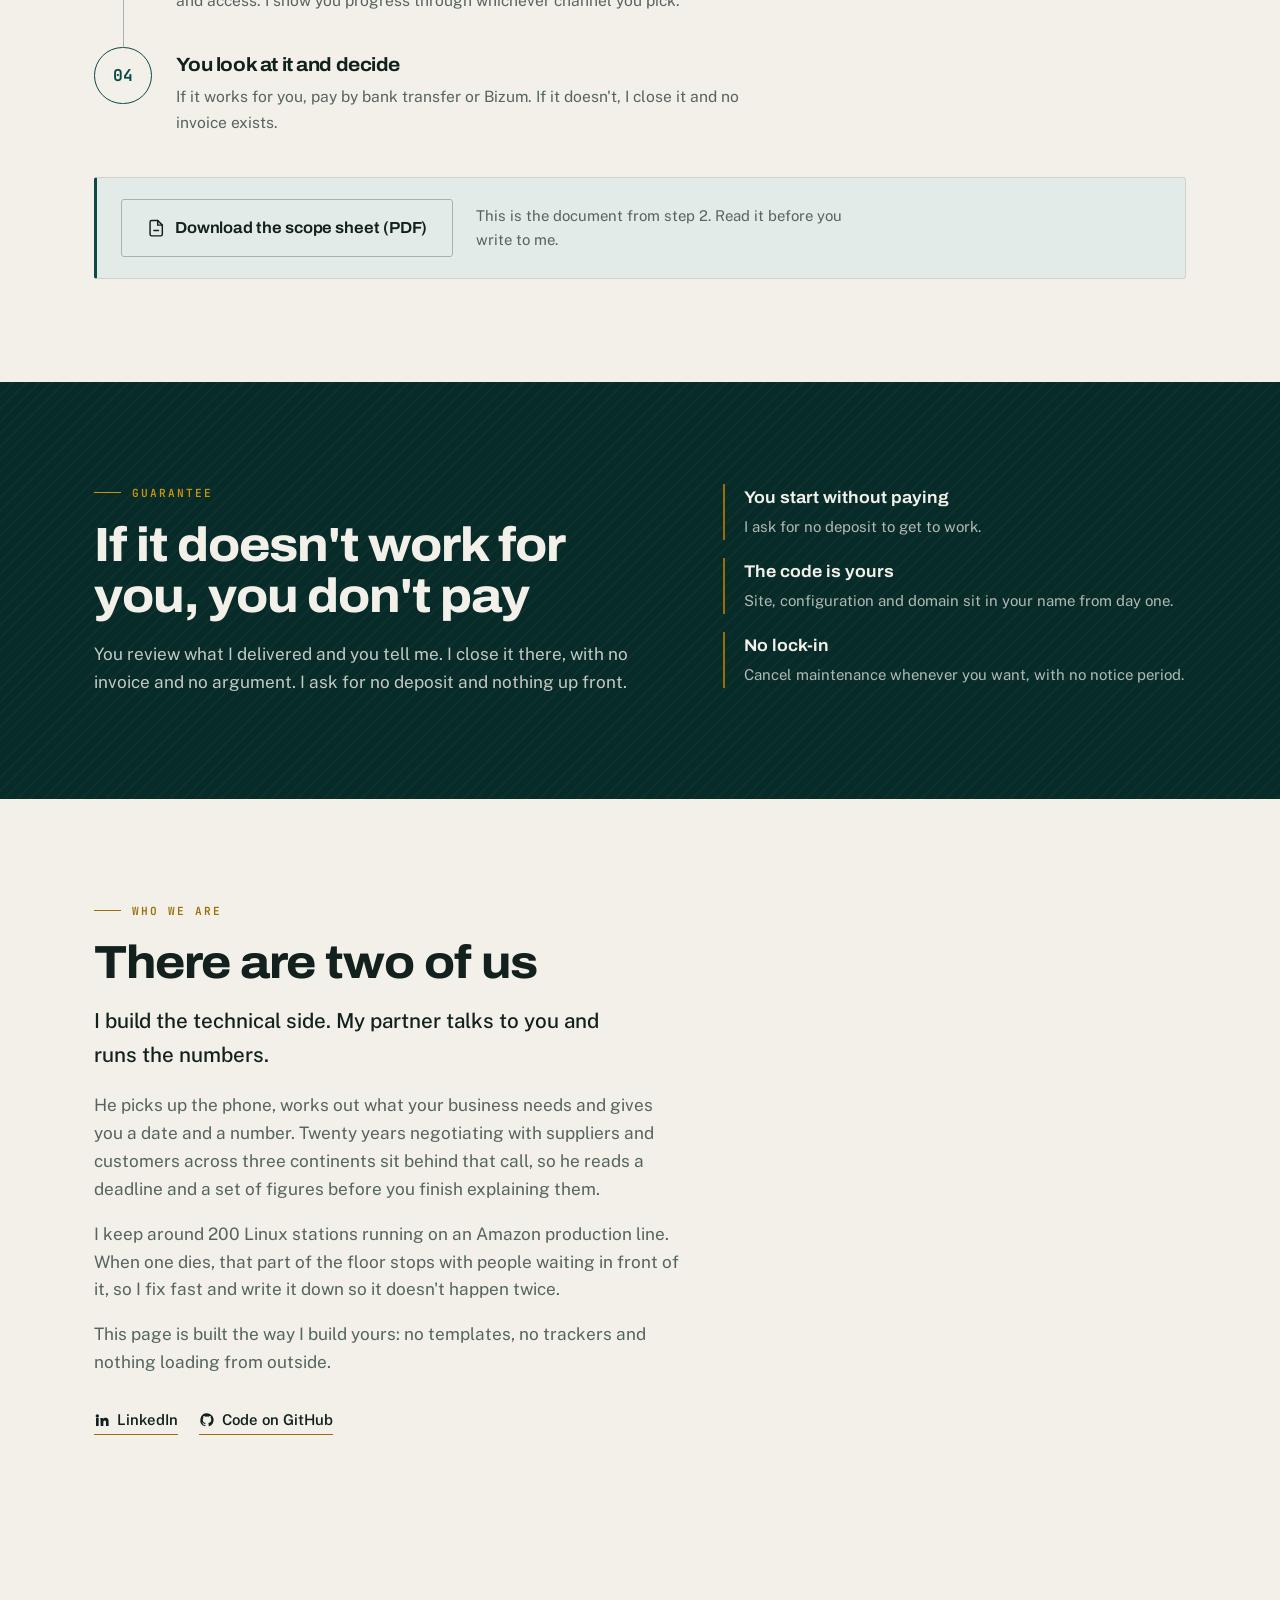
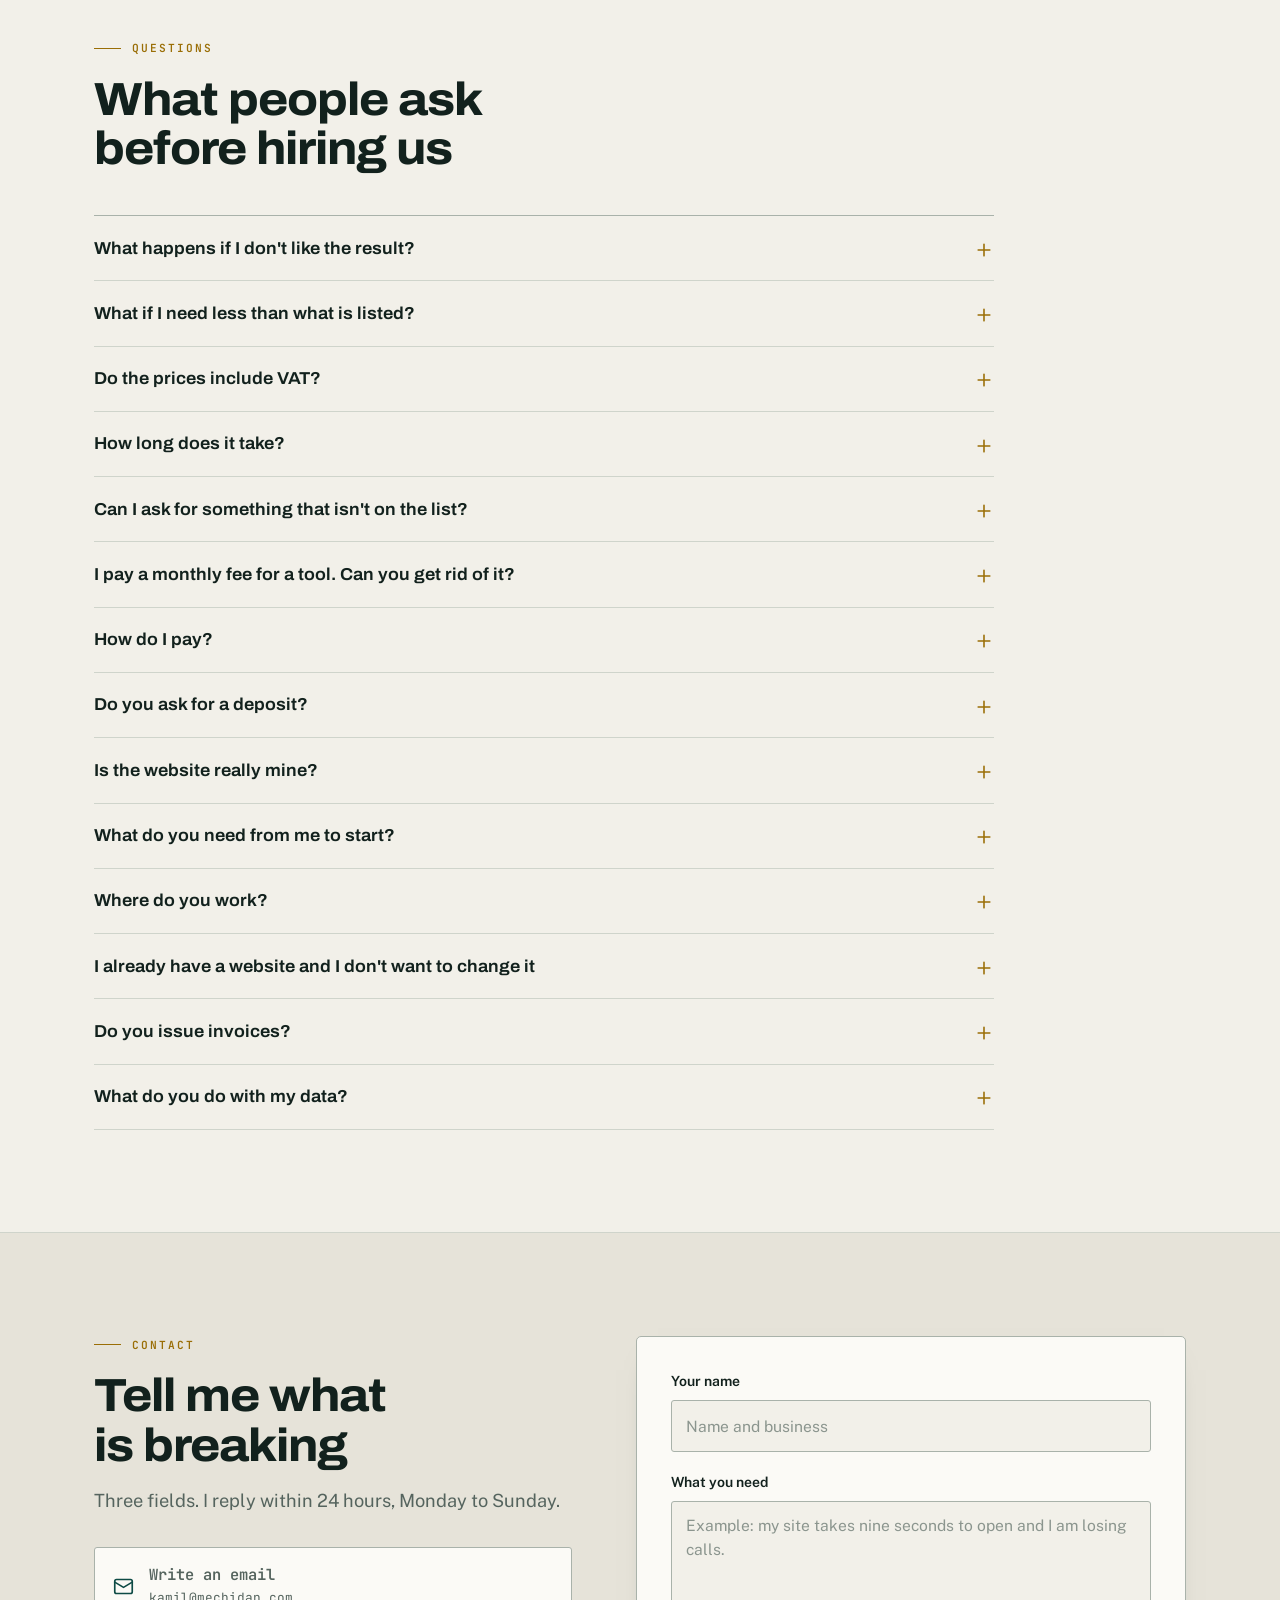
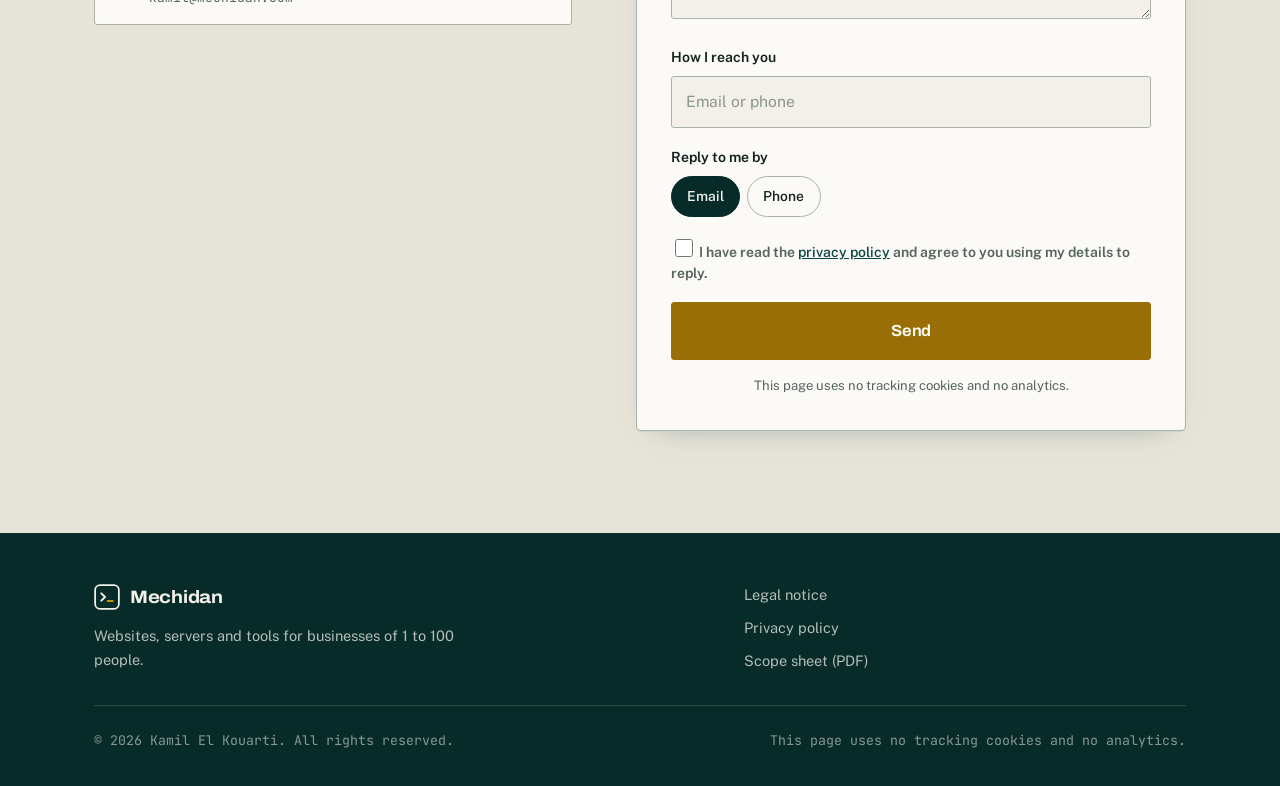
==== commit ee786696: "Rebuild site from b5cbba5" ====
--- a/en/index.html
+++ b/en/index.html
@@ -52,7 +52,7 @@
 <section class="hero">
   <div class="shell hero__grid">
     <div>
-      <p class="hero__eyebrow"><span class="pulse"></span>Based in Madrid. Working with businesses in Spain and beyond.</p>
+      <p class="hero__eyebrow"><span class="pulse"></span>What you are missing or what just broke, ready in a week.</p>
       <h1>Websites and servers with someone behind them who picks up the phone. <span class="accent">If it doesn&#x27;t work for you, you don&#x27;t pay.</span></h1>
       <p class="hero__sub">I build your website, move your server or make the tool you are missing. You get it in a week, and you always speak to the person building it.</p>
       <div class="hero__cta"><a class="btn btn--brass" href="#contact">Tell me your case<svg viewBox="0 0 24 24" fill="none" stroke="currentColor" stroke-width="1.9" stroke-linecap="round" stroke-linejoin="round" aria-hidden="true" focusable="false"><path d="M5 12h14M13 6l6 6-6 6"/></svg></a></div>
@@ -68,7 +68,7 @@
         <h2 class="docket__title" id="docket-title">What €299 gets you</h2>
         <p class="docket__intro">A business starting from nothing gets this, built and running.</p>
 
-        <ul class="svc__list"><li><svg viewBox="0 0 24 24" fill="none" stroke="currentColor" stroke-width="1.9" stroke-linecap="round" stroke-linejoin="round" aria-hidden="true" focusable="false"><path d="M20 6 9 17l-5-5"/></svg><span>As many pages as the job needs, with the copy written</span></li><li><svg viewBox="0 0 24 24" fill="none" stroke="currentColor" stroke-width="1.9" stroke-linecap="round" stroke-linejoin="round" aria-hidden="true" focusable="false"><path d="M20 6 9 17l-5-5"/></svg><span>Reads well on a five-year-old phone</span></li><li><svg viewBox="0 0 24 24" fill="none" stroke="currentColor" stroke-width="1.9" stroke-linecap="round" stroke-linejoin="round" aria-hidden="true" focusable="false"><path d="M20 6 9 17l-5-5"/></svg><span>You show up when someone searches your trade and your area</span></li><li><svg viewBox="0 0 24 24" fill="none" stroke="currentColor" stroke-width="1.9" stroke-linecap="round" stroke-linejoin="round" aria-hidden="true" focusable="false"><path d="M20 6 9 17l-5-5"/></svg><span>The form reaches your inbox and your phone</span></li><li><svg viewBox="0 0 24 24" fill="none" stroke="currentColor" stroke-width="1.9" stroke-linecap="round" stroke-linejoin="round" aria-hidden="true" focusable="false"><path d="M20 6 9 17l-5-5"/></svg><span>Legal notice and privacy policy done</span></li></ul>
+        <ul class="svc__list"><li><svg viewBox="0 0 24 24" fill="none" stroke="currentColor" stroke-width="1.9" stroke-linecap="round" stroke-linejoin="round" aria-hidden="true" focusable="false"><path d="M20 6 9 17l-5-5"/></svg><span>As many pages as the job needs, with the copy written</span></li><li><svg viewBox="0 0 24 24" fill="none" stroke="currentColor" stroke-width="1.9" stroke-linecap="round" stroke-linejoin="round" aria-hidden="true" focusable="false"><path d="M20 6 9 17l-5-5"/></svg><span>Opens in under two seconds on a phone</span></li><li><svg viewBox="0 0 24 24" fill="none" stroke="currentColor" stroke-width="1.9" stroke-linecap="round" stroke-linejoin="round" aria-hidden="true" focusable="false"><path d="M20 6 9 17l-5-5"/></svg><span>You show up when someone searches your trade and your area</span></li><li><svg viewBox="0 0 24 24" fill="none" stroke="currentColor" stroke-width="1.9" stroke-linecap="round" stroke-linejoin="round" aria-hidden="true" focusable="false"><path d="M20 6 9 17l-5-5"/></svg><span>The form reaches your inbox and your phone</span></li><li><svg viewBox="0 0 24 24" fill="none" stroke="currentColor" stroke-width="1.9" stroke-linecap="round" stroke-linejoin="round" aria-hidden="true" focusable="false"><path d="M20 6 9 17l-5-5"/></svg><span>Legal notice and privacy policy done</span></li></ul>
 
         <dl class="ledger">
           <div class="ledger__total">
@@ -100,29 +100,25 @@
     <div class="svc-grid"><article class="svc reveal">
       <div class="svc__top"><h3 class="svc__name">New website</h3><div class="svc__price"><small>from</small>€299</div></div>
       <p class="svc__pitch">Someone searches for what you sell, finds you and calls. That is the only goal.</p>
-      <ul class="svc__list"><li><svg viewBox="0 0 24 24" fill="none" stroke="currentColor" stroke-width="1.9" stroke-linecap="round" stroke-linejoin="round" aria-hidden="true" focusable="false"><path d="M20 6 9 17l-5-5"/></svg><span>As many pages as the job needs, with the copy written</span></li><li><svg viewBox="0 0 24 24" fill="none" stroke="currentColor" stroke-width="1.9" stroke-linecap="round" stroke-linejoin="round" aria-hidden="true" focusable="false"><path d="M20 6 9 17l-5-5"/></svg><span>Reads well on a five-year-old phone</span></li><li><svg viewBox="0 0 24 24" fill="none" stroke="currentColor" stroke-width="1.9" stroke-linecap="round" stroke-linejoin="round" aria-hidden="true" focusable="false"><path d="M20 6 9 17l-5-5"/></svg><span>You show up when people search your trade and your area</span></li><li><svg viewBox="0 0 24 24" fill="none" stroke="currentColor" stroke-width="1.9" stroke-linecap="round" stroke-linejoin="round" aria-hidden="true" focusable="false"><path d="M20 6 9 17l-5-5"/></svg><span>The form reaches your inbox and your phone</span></li><li><svg viewBox="0 0 24 24" fill="none" stroke="currentColor" stroke-width="1.9" stroke-linecap="round" stroke-linejoin="round" aria-hidden="true" focusable="false"><path d="M20 6 9 17l-5-5"/></svg><span>Legal notice and privacy policy done</span></li></ul>
-      <p class="svc__maint">Maintenance €29/month</p>
+      <ul class="svc__list"><li><svg viewBox="0 0 24 24" fill="none" stroke="currentColor" stroke-width="1.9" stroke-linecap="round" stroke-linejoin="round" aria-hidden="true" focusable="false"><path d="M20 6 9 17l-5-5"/></svg><span>As many pages as the job needs, with the copy written</span></li><li><svg viewBox="0 0 24 24" fill="none" stroke="currentColor" stroke-width="1.9" stroke-linecap="round" stroke-linejoin="round" aria-hidden="true" focusable="false"><path d="M20 6 9 17l-5-5"/></svg><span>Opens in under two seconds on a phone</span></li><li><svg viewBox="0 0 24 24" fill="none" stroke="currentColor" stroke-width="1.9" stroke-linecap="round" stroke-linejoin="round" aria-hidden="true" focusable="false"><path d="M20 6 9 17l-5-5"/></svg><span>You show up when people search your trade and your area</span></li><li><svg viewBox="0 0 24 24" fill="none" stroke="currentColor" stroke-width="1.9" stroke-linecap="round" stroke-linejoin="round" aria-hidden="true" focusable="false"><path d="M20 6 9 17l-5-5"/></svg><span>The form reaches your inbox and your phone</span></li><li><svg viewBox="0 0 24 24" fill="none" stroke="currentColor" stroke-width="1.9" stroke-linecap="round" stroke-linejoin="round" aria-hidden="true" focusable="false"><path d="M20 6 9 17l-5-5"/></svg><span>Legal notice and privacy policy done</span></li></ul>
     </article><article class="svc reveal">
       <div class="svc__top"><h3 class="svc__name">Website with bookings or orders</h3><div class="svc__price"><small>from</small>€449</div></div>
       <p class="svc__pitch">Your customer books at eleven at night and you see it in the morning from your phone.</p>
       <ul class="svc__list"><li><svg viewBox="0 0 24 24" fill="none" stroke="currentColor" stroke-width="1.9" stroke-linecap="round" stroke-linejoin="round" aria-hidden="true" focusable="false"><path d="M20 6 9 17l-5-5"/></svg><span>Calendar, bookings or orders, depending on what you sell</span></li><li><svg viewBox="0 0 24 24" fill="none" stroke="currentColor" stroke-width="1.9" stroke-linecap="round" stroke-linejoin="round" aria-hidden="true" focusable="false"><path d="M20 6 9 17l-5-5"/></svg><span>A panel where you change hours, prices and slots without calling me</span></li><li><svg viewBox="0 0 24 24" fill="none" stroke="currentColor" stroke-width="1.9" stroke-linecap="round" stroke-linejoin="round" aria-hidden="true" focusable="false"><path d="M20 6 9 17l-5-5"/></svg><span>Card and Bizum payments when the job needs them</span></li><li><svg viewBox="0 0 24 24" fill="none" stroke="currentColor" stroke-width="1.9" stroke-linecap="round" stroke-linejoin="round" aria-hidden="true" focusable="false"><path d="M20 6 9 17l-5-5"/></svg><span>Runs on a server I look after, or on yours if you prefer</span></li></ul>
-      <p class="svc__maint">Maintenance €29/month</p>
     </article><article class="svc reveal">
       <div class="svc__top"><h3 class="svc__name">A tool built for you</h3><div class="svc__price is-text">Depends on the case</div></div>
       <p class="svc__pitch">Tell me the task that eats your morning and I put it on one screen.</p>
       <ul class="svc__list"><li><svg viewBox="0 0 24 24" fill="none" stroke="currentColor" stroke-width="1.9" stroke-linecap="round" stroke-linejoin="round" aria-hidden="true" focusable="false"><path d="M20 6 9 17l-5-5"/></svg><span>Turn 200 orders in a spreadsheet into labels with one click</span></li><li><svg viewBox="0 0 24 24" fill="none" stroke="currentColor" stroke-width="1.9" stroke-linecap="round" stroke-linejoin="round" aria-hidden="true" focusable="false"><path d="M20 6 9 17l-5-5"/></svg><span>Your technicians clock in from their phones and you see the hours at month end</span></li><li><svg viewBox="0 0 24 24" fill="none" stroke="currentColor" stroke-width="1.9" stroke-linecap="round" stroke-linejoin="round" aria-hidden="true" focusable="false"><path d="M20 6 9 17l-5-5"/></svg><span>If it replaces a fee you already pay, I charge what three months of it would cost</span></li><li><svg viewBox="0 0 24 24" fill="none" stroke="currentColor" stroke-width="1.9" stroke-linecap="round" stroke-linejoin="round" aria-hidden="true" focusable="false"><path d="M20 6 9 17l-5-5"/></svg><span>You get the number before I start, same as everything else</span></li><li><svg viewBox="0 0 24 24" fill="none" stroke="currentColor" stroke-width="1.9" stroke-linecap="round" stroke-linejoin="round" aria-hidden="true" focusable="false"><path d="M20 6 9 17l-5-5"/></svg><span>The data stays on your server, not mine</span></li></ul>
-      <p class="svc__maint">Maintenance €29/month</p>
     </article><article class="svc reveal">
       <div class="svc__top"><h3 class="svc__name">Server move</h3><div class="svc__price"><small>from</small>€199</div></div>
       <p class="svc__pitch">Your site changes address on a Tuesday at three in the morning and your customers never notice.</p>
       <ul class="svc__list"><li><svg viewBox="0 0 24 24" fill="none" stroke="currentColor" stroke-width="1.9" stroke-linecap="round" stroke-linejoin="round" aria-hidden="true" focusable="false"><path d="M20 6 9 17l-5-5"/></svg><span>Full copy before anything gets touched</span></li><li><svg viewBox="0 0 24 24" fill="none" stroke="currentColor" stroke-width="1.9" stroke-linecap="round" stroke-linejoin="round" aria-hidden="true" focusable="false"><path d="M20 6 9 17l-5-5"/></svg><span>DNS, certificates and the mail hanging off the domain</span></li><li><svg viewBox="0 0 24 24" fill="none" stroke="currentColor" stroke-width="1.9" stroke-linecap="round" stroke-linejoin="round" aria-hidden="true" focusable="false"><path d="M20 6 9 17l-5-5"/></svg><span>The cutover happens outside your working hours</span></li><li><svg viewBox="0 0 24 24" fill="none" stroke="currentColor" stroke-width="1.9" stroke-linecap="round" stroke-linejoin="round" aria-hidden="true" focusable="false"><path d="M20 6 9 17l-5-5"/></svg><span>If something fails, I roll back in minutes</span></li><li><svg viewBox="0 0 24 24" fill="none" stroke="currentColor" stroke-width="1.9" stroke-linecap="round" stroke-linejoin="round" aria-hidden="true" focusable="false"><path d="M20 6 9 17l-5-5"/></svg><span>You see the hosting bill before and after</span></li></ul>
-      <p class="svc__maint">Maintenance €29/month</p>
     </article><article class="svc reveal">
       <div class="svc__top"><h3 class="svc__name">Security review</h3><div class="svc__price"><small>from</small>€150</div></div>
       <p class="svc__pitch">I tell you which doors sit open, and I close the ones that close the same afternoon.</p>
       <ul class="svc__list"><li><svg viewBox="0 0 24 24" fill="none" stroke="currentColor" stroke-width="1.9" stroke-linecap="round" stroke-linejoin="round" aria-hidden="true" focusable="false"><path d="M20 6 9 17l-5-5"/></svg><span>What a passer-by sees of your server right now</span></li><li><svg viewBox="0 0 24 24" fill="none" stroke="currentColor" stroke-width="1.9" stroke-linecap="round" stroke-linejoin="round" aria-hidden="true" focusable="false"><path d="M20 6 9 17l-5-5"/></svg><span>The serious findings first, not a dump of 300 warnings</span></li><li><svg viewBox="0 0 24 24" fill="none" stroke="currentColor" stroke-width="1.9" stroke-linecap="round" stroke-linejoin="round" aria-hidden="true" focusable="false"><path d="M20 6 9 17l-5-5"/></svg><span>A script that fixes what fixes itself</span></li><li><svg viewBox="0 0 24 24" fill="none" stroke="currentColor" stroke-width="1.9" stroke-linecap="round" stroke-linejoin="round" aria-hidden="true" focusable="false"><path d="M20 6 9 17l-5-5"/></svg><span>Written so you understand it without calling me</span></li></ul>
-      
     </article></div>
+    <div class="scope-cta"><b>Optional maintenance, €29 a month</b><p>I cover your back on any of the jobs above, with no lock-in. If you would rather run it yourself, you don&#x27;t pay it.</p></div>
   </div>
 </section>
 <section class="band" id="process">
@@ -169,7 +165,7 @@
       <p class="eyebrow">Who we are</p>
       <h2 class="h-sec">There are two of us</h2>
       <p class="about__lead">I build the technical side. My partner talks to you and runs the numbers.</p>
-      <div class="about__body"><p>He picks up the phone, works out what your business needs and gives you a date and a number. Twenty years negotiating with suppliers and customers across three continents sit behind that call, so he reads a deadline and a set of figures before you finish explaining them.</p><p>I keep around 200 Linux stations running on an Amazon production line Monday to Friday. When one dies, that part of the floor stops, so I fix fast and write it down so it doesn&#x27;t happen twice. I build this at the weekend.</p><p>This page is built the way I build yours: no templates, no trackers and nothing loading from outside.</p></div>
+      <div class="about__body"><p>He picks up the phone, works out what your business needs and gives you a date and a number. Twenty years negotiating with suppliers and customers across three continents sit behind that call, so he reads a deadline and a set of figures before you finish explaining them.</p><p>I keep around 200 Linux stations running on an Amazon production line. When one dies, that part of the floor stops with people waiting in front of it, so I fix fast and write it down so it doesn&#x27;t happen twice.</p><p>This page is built the way I build yours: no templates, no trackers and nothing loading from outside.</p></div>
       <div class="about__links">
         <a href="https://www.linkedin.com/in/elkouarti/" target="_blank" rel="noopener"><svg viewBox="0 0 24 24" fill="currentColor" stroke="none" stroke-width="1.9" stroke-linecap="round" stroke-linejoin="round" aria-hidden="true" focusable="false"><path d="M4.98 3.5A2.5 2.5 0 1 1 2.5 6 2.5 2.5 0 0 1 4.98 3.5ZM3 8.98h4V21H3ZM9.5 8.98h3.83v1.64h.05a4.2 4.2 0 0 1 3.78-2.08c4.04 0 4.79 2.66 4.79 6.12V21h-4v-5.45c0-1.3-.02-2.98-1.81-2.98-1.82 0-2.1 1.42-2.1 2.88V21h-4Z"/></svg>LinkedIn</a>
         <a href="https://github.com/mkkouarti" target="_blank" rel="noopener"><svg viewBox="0 0 24 24" fill="currentColor" stroke="none" stroke-width="1.9" stroke-linecap="round" stroke-linejoin="round" aria-hidden="true" focusable="false"><path d="M12 2a10 10 0 0 0-3.16 19.49c.5.09.68-.22.68-.48l-.01-1.7c-2.78.6-3.37-1.34-3.37-1.34-.45-1.16-1.1-1.47-1.1-1.47-.91-.62.07-.6.07-.6 1 .07 1.53 1.03 1.53 1.03.9 1.53 2.34 1.09 2.91.83.09-.65.35-1.09.63-1.34-2.22-.25-4.55-1.11-4.55-4.94 0-1.09.39-1.98 1.03-2.68-.1-.25-.45-1.27.1-2.65 0 0 .84-.27 2.75 1.02a9.5 9.5 0 0 1 5 0c1.91-1.3 2.75-1.02 2.75-1.02.55 1.38.2 2.4.1 2.65.64.7 1.03 1.6 1.03 2.68 0 3.84-2.34 4.68-4.57 4.93.36.31.68.92.68 1.85l-.01 2.75c0 .27.18.58.69.48A10 10 0 0 0 12 2Z"/></svg>Code on GitHub</a>
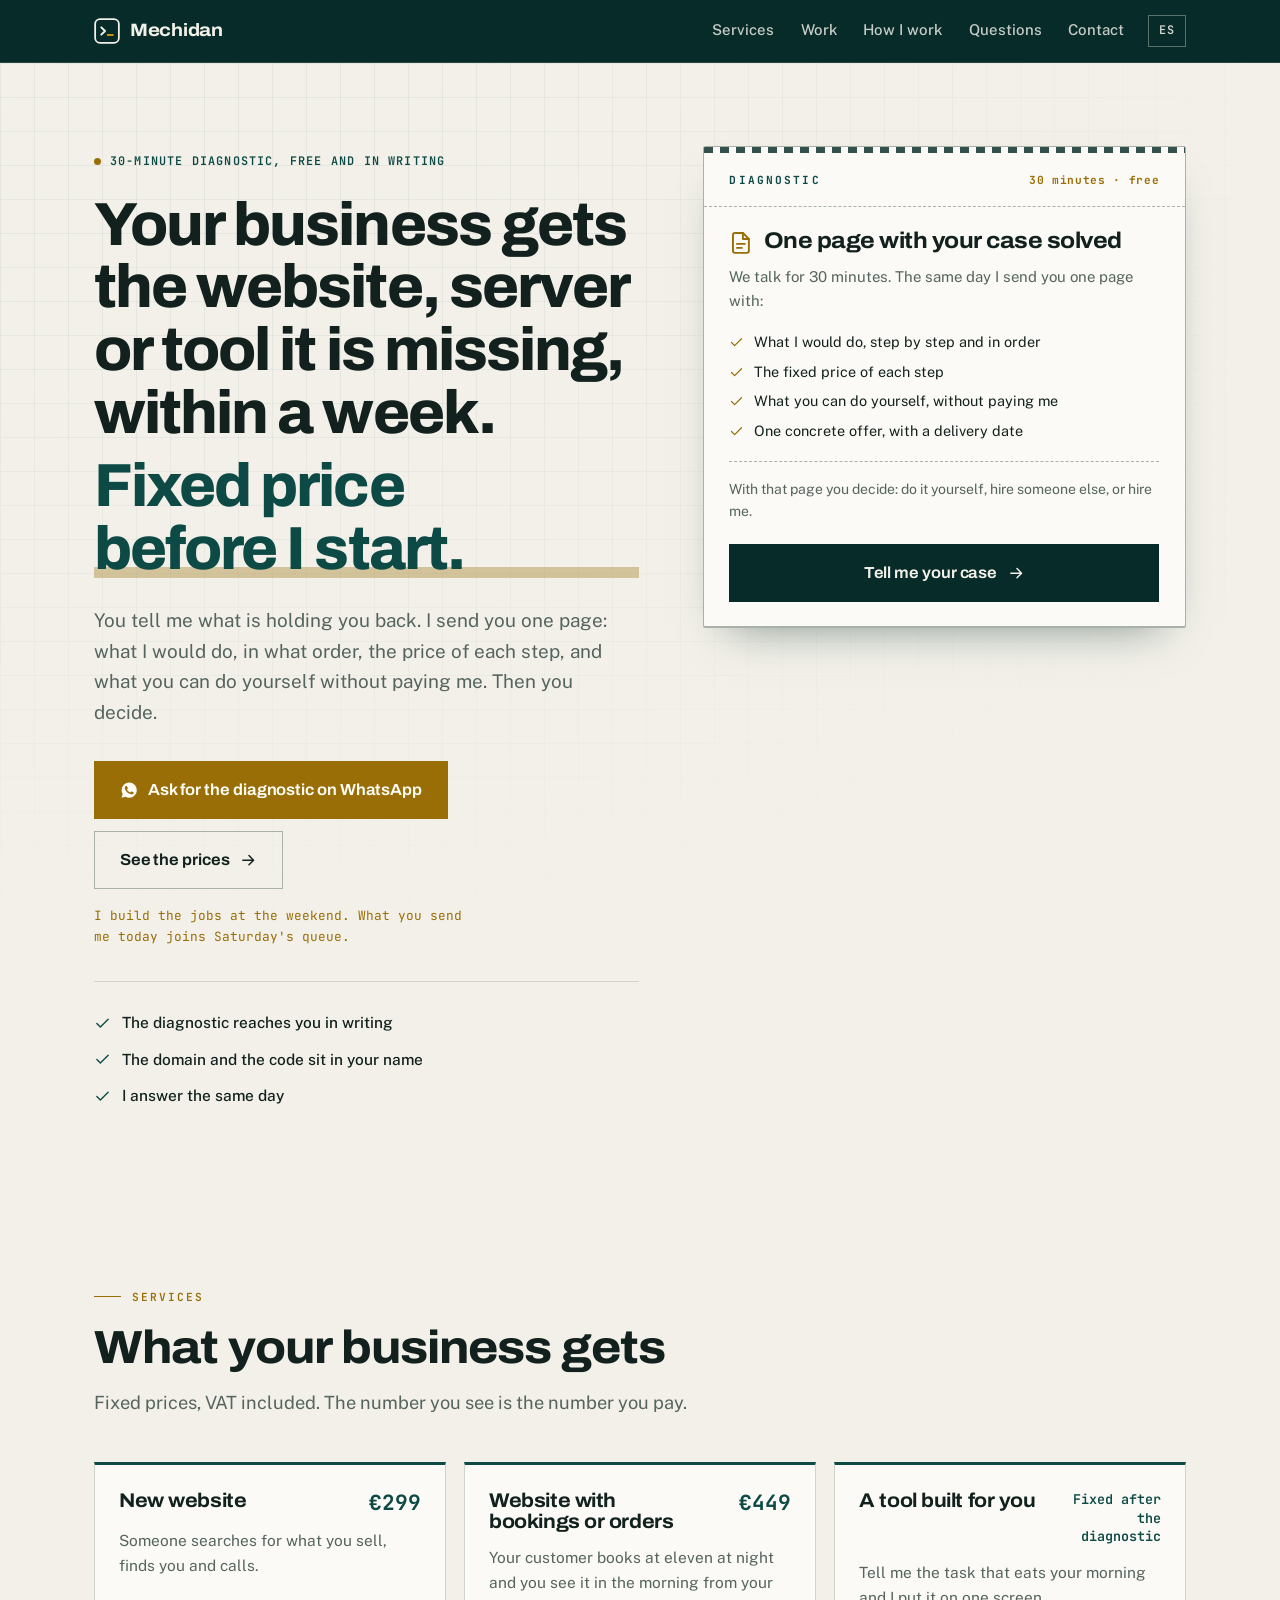
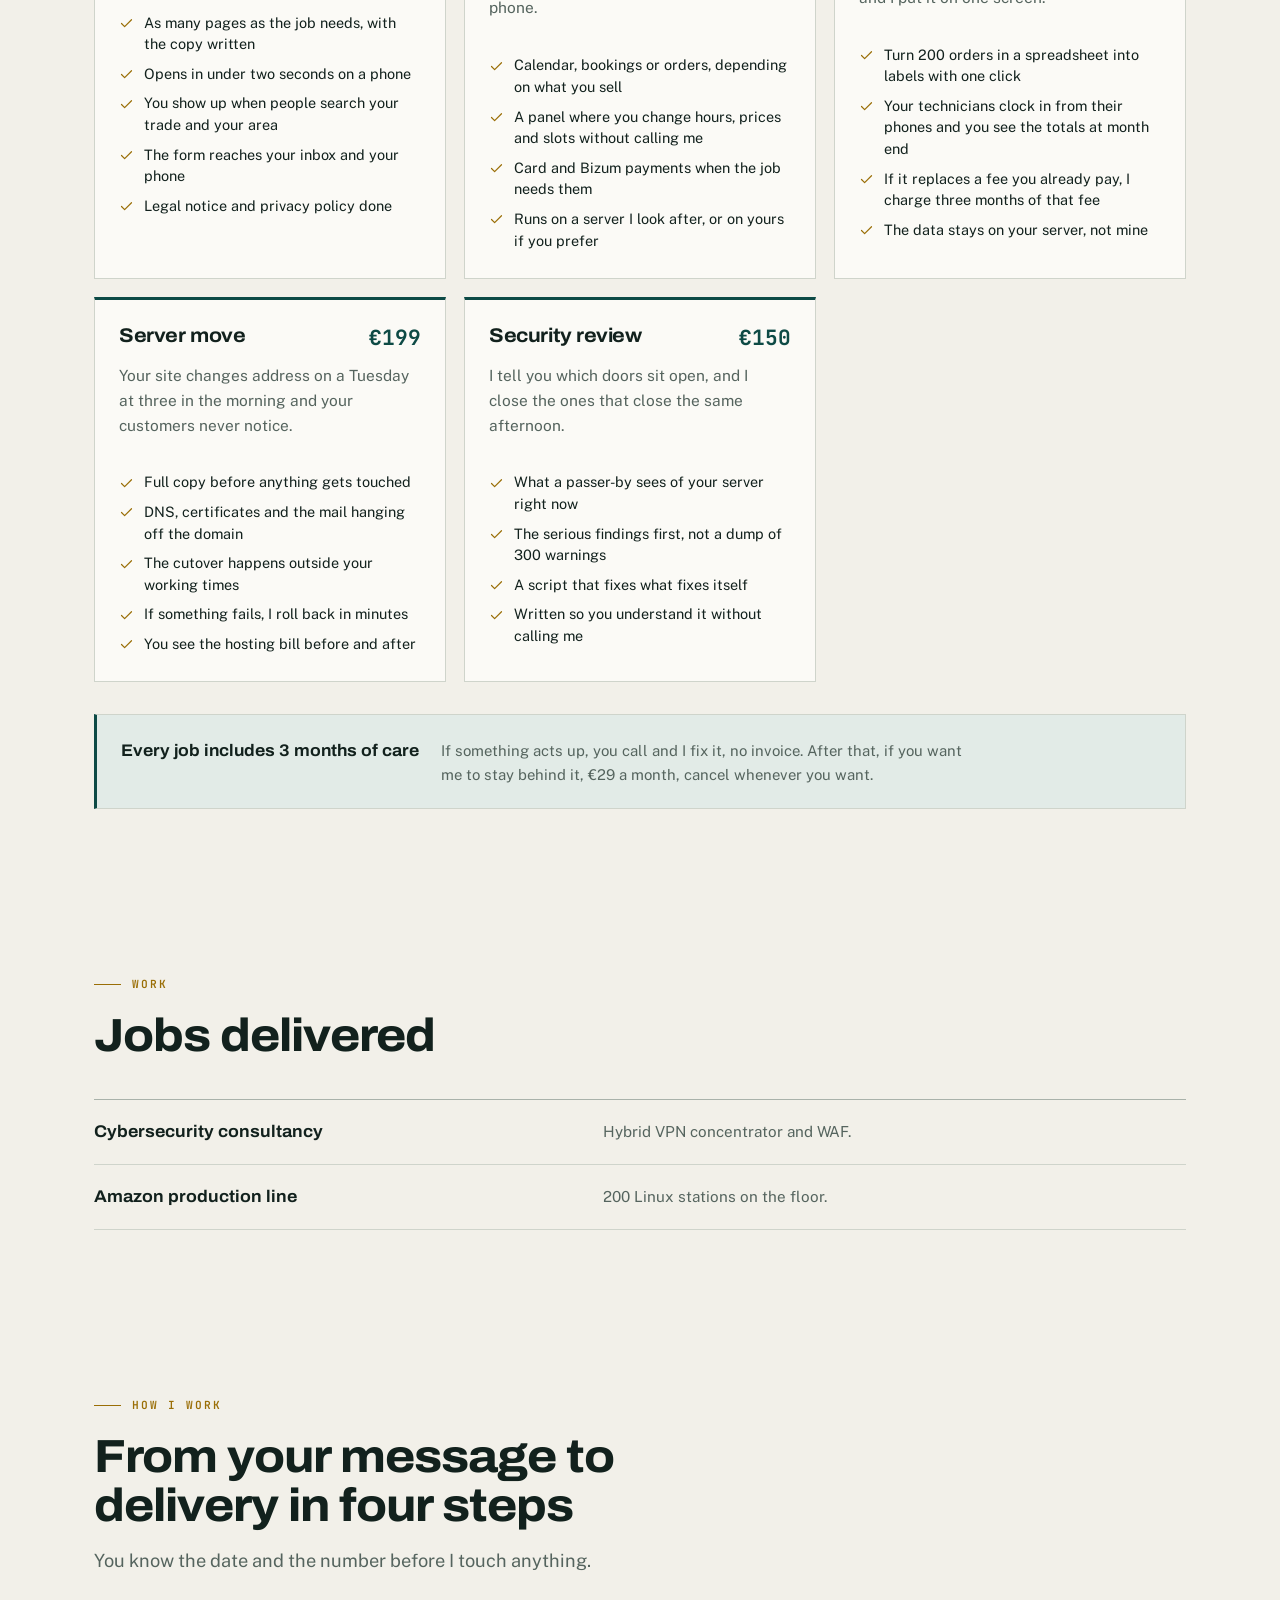
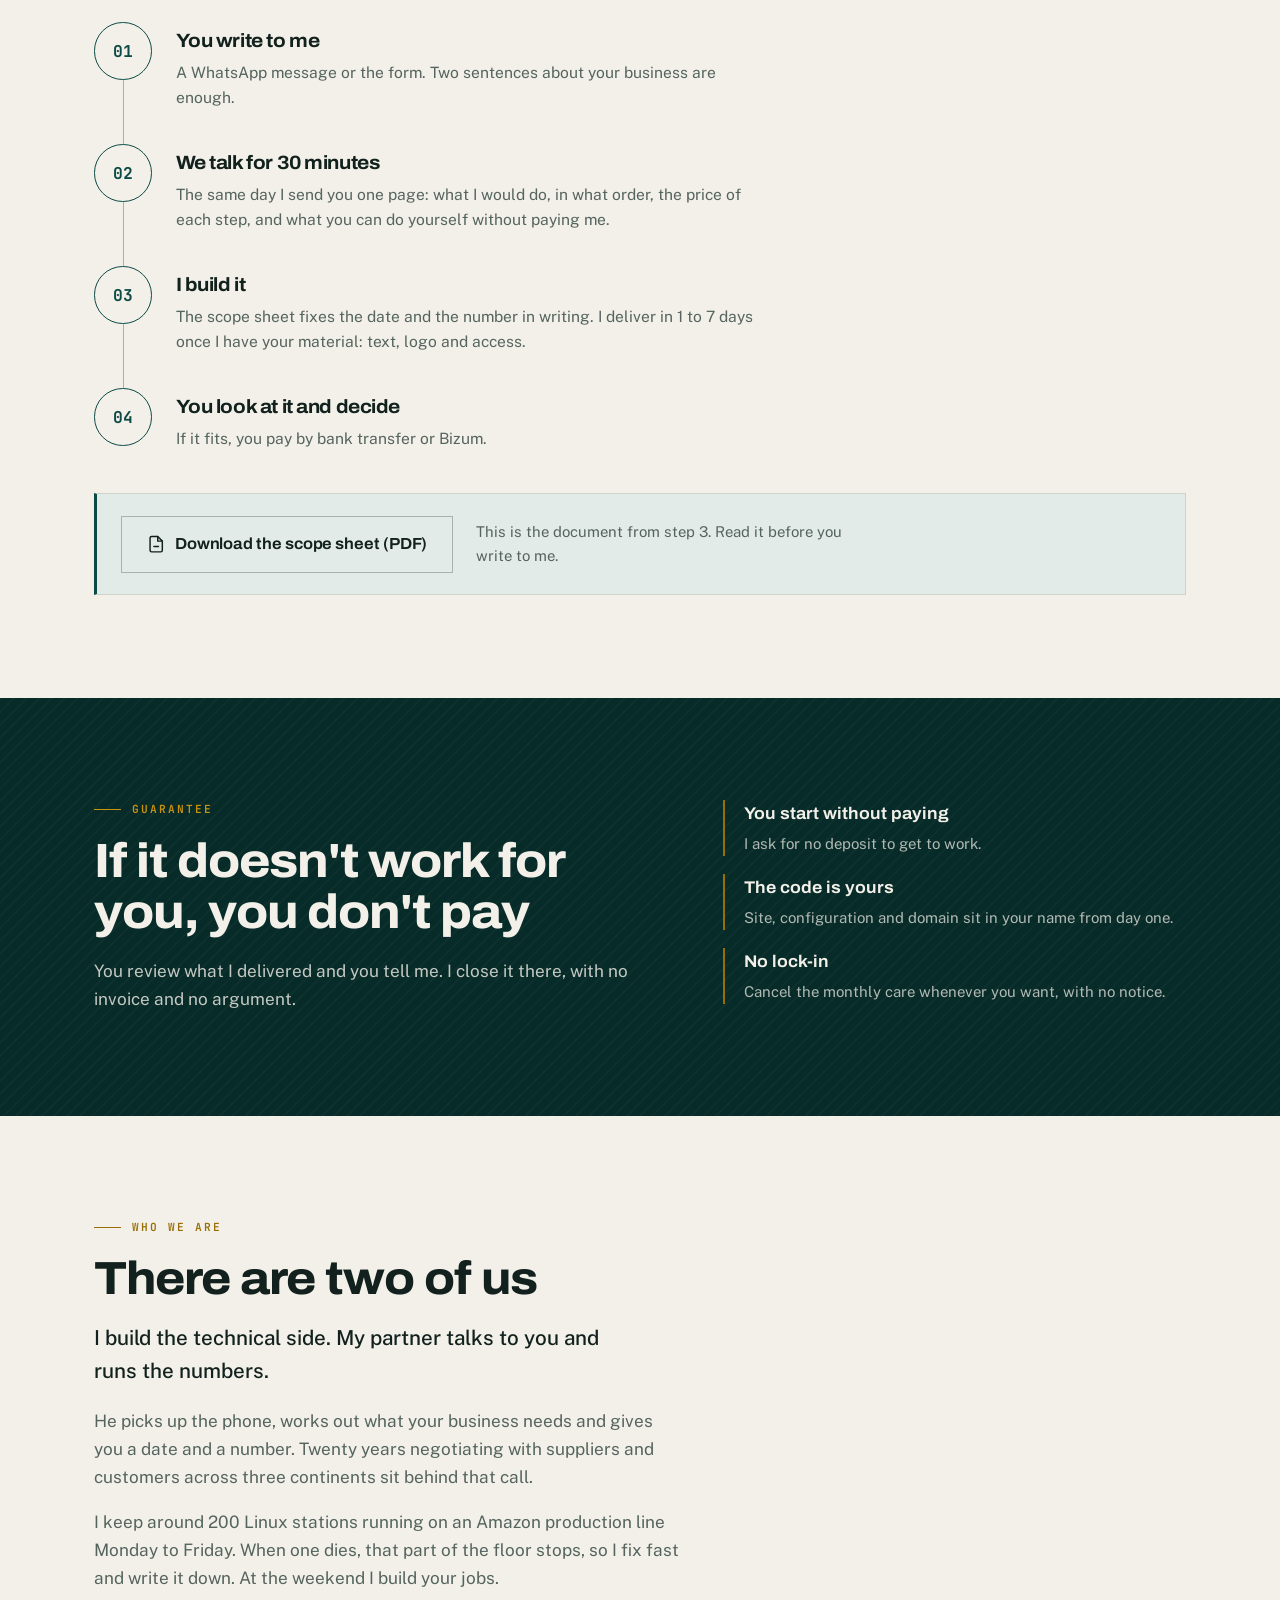
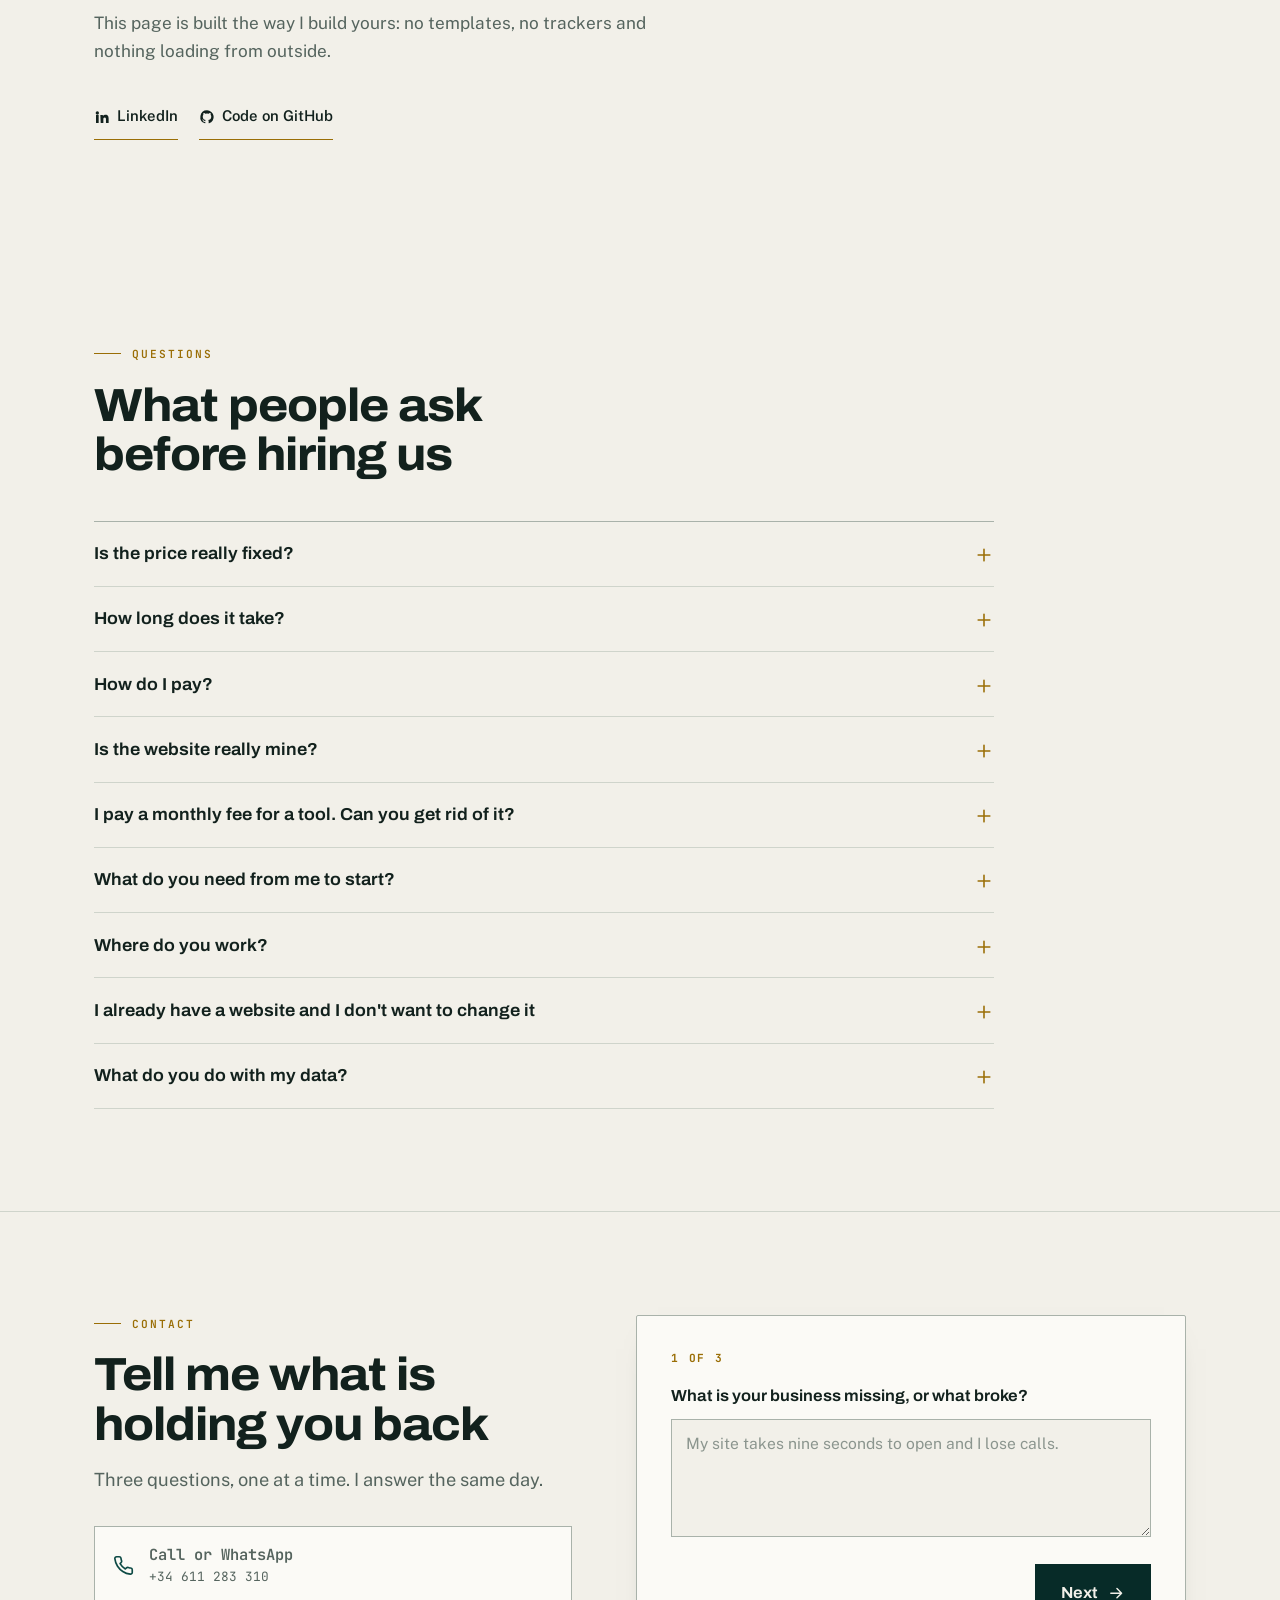
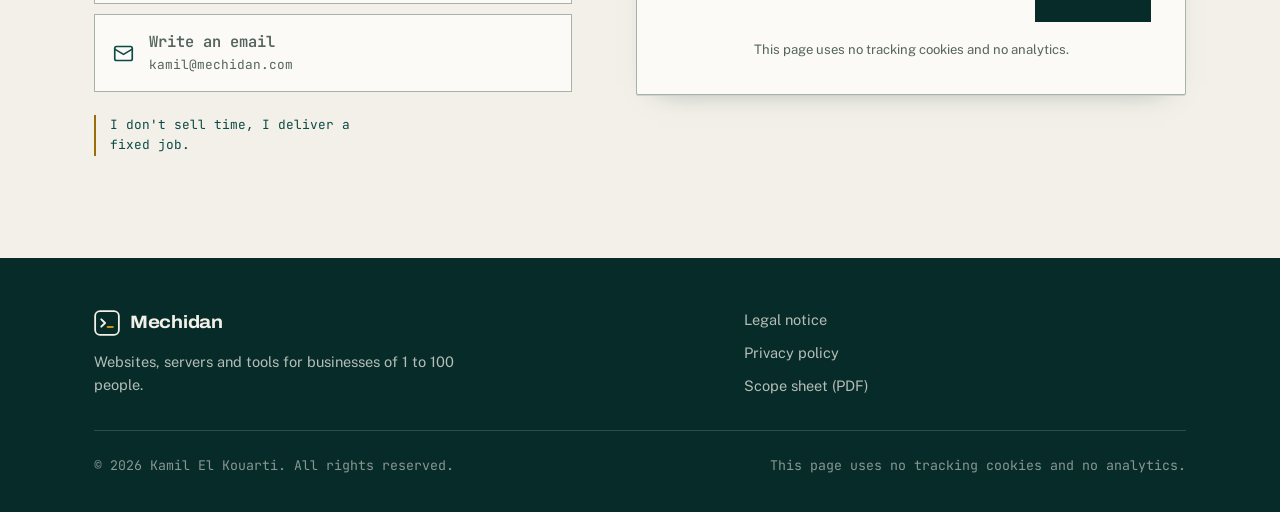
==== commit 63d1898d: "page" ====
--- a/en/index.html
+++ b/en/index.html
@@ -4,7 +4,7 @@
   <meta charset="utf-8">
   <meta name="viewport" content="width=device-width, initial-scale=1">
   <title>Websites, servers and tools for your business | Mechidan</title>
-  <meta name="description" content="I build your website, move your server or make the tool you are missing. You get it in a week. If it doesn&#x27;t work for you, you don&#x27;t pay.">
+  <meta name="description" content="Your business gets the website, server or tool it is missing, within a week. Free 30-minute diagnostic, in writing. Fixed price before work starts.">
   <link rel="canonical" href="https://mechidan.com/en/">
   <link rel="alternate" hreflang="es" href="https://mechidan.com/">
   <link rel="alternate" hreflang="en" href="https://mechidan.com/en/">
@@ -14,7 +14,7 @@
   <meta name="theme-color" content="#072B28">
   <meta property="og:type" content="website">
   <meta property="og:title" content="Websites, servers and tools for your business | Mechidan">
-  <meta property="og:description" content="I build your website, move your server or make the tool you are missing. You get it in a week. If it doesn&#x27;t work for you, you don&#x27;t pay.">
+  <meta property="og:description" content="Your business gets the website, server or tool it is missing, within a week. Free 30-minute diagnostic, in writing. Fixed price before work starts.">
   <meta property="og:url" content="https://mechidan.com/en/">
   <meta property="og:site_name" content="Mechidan">
   <meta property="og:locale" content="en">
@@ -31,17 +31,17 @@
   <link rel="preload" href="/assets/fonts/publicsans-var.woff2" as="font" type="font/woff2" crossorigin>
   <link rel="preload" href="/assets/fonts/jetbrainsmono-var.woff2" as="font" type="font/woff2" crossorigin>
   <link rel="stylesheet" href="/assets/css/style.css">
-  <script type="application/ld+json">{"@context":"https://schema.org","@type":"ProfessionalService","@id":"https://mechidan.com/#business","name":"Mechidan","url":"https://mechidan.com/en/","description":"I build your website, move your server or make the tool you are missing. You get it in a week. If it doesn't work for you, you don't pay.","email":"kamil@mechidan.com","founder":{"@type":"Person","name":"Kamil El Kouarti"},"areaServed":[{"@type":"Country","name":"Spain"},{"@type":"Place","name":"Worldwide"}],"availableLanguage":["es","en"],"priceRange":"€€","address":{"@type":"PostalAddress","addressCountry":"ES","addressLocality":"Madrid"},"sameAs":["https://www.linkedin.com/in/elkouarti/","https://github.com/mkkouarti"],"makesOffer":[{"@type":"Offer","name":"New website","description":"Someone searches for what you sell, finds you and calls. That is the only goal.","priceCurrency":"EUR","availability":"https://schema.org/InStock","url":"https://mechidan.com/en/#services","price":"299","priceSpecification":{"@type":"PriceSpecification","price":"299","priceCurrency":"EUR","valueAddedTaxIncluded":true}},{"@type":"Offer","name":"Website with bookings or orders","description":"Your customer books at eleven at night and you see it in the morning from your phone.","priceCurrency":"EUR","availability":"https://schema.org/InStock","url":"https://mechidan.com/en/#services","price":"449","priceSpecification":{"@type":"PriceSpecification","price":"449","priceCurrency":"EUR","valueAddedTaxIncluded":true}},{"@type":"Offer","name":"A tool built for you","description":"Tell me the task that eats your morning and I put it on one screen.","priceCurrency":"EUR","availability":"https://schema.org/InStock","url":"https://mechidan.com/en/#services"},{"@type":"Offer","name":"Server move","description":"Your site changes address on a Tuesday at three in the morning and your customers never notice.","priceCurrency":"EUR","availability":"https://schema.org/InStock","url":"https://mechidan.com/en/#services","price":"199","priceSpecification":{"@type":"PriceSpecification","price":"199","priceCurrency":"EUR","valueAddedTaxIncluded":true}},{"@type":"Offer","name":"Security review","description":"I tell you which doors sit open, and I close the ones that close the same afternoon.","priceCurrency":"EUR","availability":"https://schema.org/InStock","url":"https://mechidan.com/en/#services","price":"150","priceSpecification":{"@type":"PriceSpecification","price":"150","priceCurrency":"EUR","valueAddedTaxIncluded":true}}],"knowsAbout":["Linux server administration","Website development","Server migration","Infrastructure security audit","Self-hosted software","Booking systems","Nginx"]}</script>
+  <script type="application/ld+json">{"@context":"https://schema.org","@type":"ProfessionalService","@id":"https://mechidan.com/#business","name":"Mechidan","url":"https://mechidan.com/en/","description":"Your business gets the website, server or tool it is missing, within a week. Free 30-minute diagnostic, in writing. Fixed price before work starts.","email":"kamil@mechidan.com","founder":{"@type":"Person","name":"Kamil El Kouarti"},"areaServed":[{"@type":"Country","name":"Spain"},{"@type":"Place","name":"Worldwide"}],"availableLanguage":["es","en"],"priceRange":"€€","address":{"@type":"PostalAddress","addressCountry":"ES","addressLocality":"Madrid"},"sameAs":["https://www.linkedin.com/in/elkouarti/","https://github.com/mkkouarti"],"makesOffer":[{"@type":"Offer","name":"New website","description":"Someone searches for what you sell, finds you and calls.","priceCurrency":"EUR","availability":"https://schema.org/InStock","url":"https://mechidan.com/en/#services","price":"299","priceSpecification":{"@type":"PriceSpecification","price":"299","priceCurrency":"EUR","valueAddedTaxIncluded":true}},{"@type":"Offer","name":"Website with bookings or orders","description":"Your customer books at eleven at night and you see it in the morning from your phone.","priceCurrency":"EUR","availability":"https://schema.org/InStock","url":"https://mechidan.com/en/#services","price":"449","priceSpecification":{"@type":"PriceSpecification","price":"449","priceCurrency":"EUR","valueAddedTaxIncluded":true}},{"@type":"Offer","name":"A tool built for you","description":"Tell me the task that eats your morning and I put it on one screen.","priceCurrency":"EUR","availability":"https://schema.org/InStock","url":"https://mechidan.com/en/#services"},{"@type":"Offer","name":"Server move","description":"Your site changes address on a Tuesday at three in the morning and your customers never notice.","priceCurrency":"EUR","availability":"https://schema.org/InStock","url":"https://mechidan.com/en/#services","price":"199","priceSpecification":{"@type":"PriceSpecification","price":"199","priceCurrency":"EUR","valueAddedTaxIncluded":true}},{"@type":"Offer","name":"Security review","description":"I tell you which doors sit open, and I close the ones that close the same afternoon.","priceCurrency":"EUR","availability":"https://schema.org/InStock","url":"https://mechidan.com/en/#services","price":"150","priceSpecification":{"@type":"PriceSpecification","price":"150","priceCurrency":"EUR","valueAddedTaxIncluded":true}}],"knowsAbout":["Linux server administration","Website development","Server migration","Infrastructure security audit","Self-hosted software","Booking systems","Nginx"],"telephone":"+34611283310"}</script>
   <script type="application/ld+json">{"@context":"https://schema.org","@type":"WebSite","@id":"https://mechidan.com/#website","url":"https://mechidan.com/","name":"Mechidan","inLanguage":["en","es"],"publisher":{"@id":"https://mechidan.com/#business"}}</script>
-  <script type="application/ld+json">{"@context":"https://schema.org","@type":"FAQPage","@id":"https://mechidan.com/en/#faq","mainEntity":[{"@type":"Question","name":"What happens if I don't like the result?","acceptedAnswer":{"@type":"Answer","text":"You don't pay. You review it, you tell me it doesn't serve you and I close it there. I issue no invoice, claim nothing, and you keep whatever already sits in your name."}},{"@type":"Question","name":"What if I need less than what is listed?","acceptedAnswer":{"@type":"Answer","text":"I take out what you won't use and the number drops. You get it in writing in the scope sheet, before I touch anything."}},{"@type":"Question","name":"Do the prices include VAT?","acceptedAnswer":{"@type":"Answer","text":"Yes. The number you see on each service is the number you pay."}},{"@type":"Question","name":"How long does it take?","acceptedAnswer":{"@type":"Answer","text":"One to seven days, and the clock starts the day I have all your material: text, logo and access. A simple site lands in two. A move with mail and certificates runs to five or seven. The exact date goes in writing before I start."}},{"@type":"Question","name":"Can I ask for something that isn't on the list?","acceptedAnswer":{"@type":"Answer","text":"Yes. Tell me the task that eats your morning and I tell you whether it can be done, what it costs and when you get it."}},{"@type":"Question","name":"I pay a monthly fee for a tool. Can you get rid of it?","acceptedAnswer":{"@type":"Answer","text":"Sometimes. I check whether an equivalent exists that you can host yourself. If it does, I set it up and charge what three months of that fee would cost. If it doesn't, I say so and charge nothing. I stay away from invoicing and anything with a legal obligation attached."}},{"@type":"Question","name":"How do I pay?","acceptedAnswer":{"@type":"Answer","text":"Outside this website. Bank transfer or Bizum once the work sits in front of you and you have approved it. This page takes no payments and stores no banking data."}},{"@type":"Question","name":"Do you ask for a deposit?","acceptedAnswer":{"@type":"Answer","text":"No. I start with nothing up front and carry the risk that you won't like it."}},{"@type":"Question","name":"Is the website really mine?","acceptedAnswer":{"@type":"Answer","text":"Yes. The domain registers in your name, the code gets handed to you and the hosting sits in your account. Tomorrow you can take everything without asking me."}},{"@type":"Question","name":"What do you need from me to start?","acceptedAnswer":{"@type":"Answer","text":"The text you want to show, your logo if you have one, and access to the domain if you already bought it. If you have none of that, I write a first draft and you correct it."}},{"@type":"Question","name":"Where do you work?","acceptedAnswer":{"@type":"Answer","text":"Remotely, with clients in Spain and abroad. In Madrid I come in person when the job needs it, for example to touch a server that never reaches the internet."}},{"@type":"Question","name":"I already have a website and I don't want to change it","acceptedAnswer":{"@type":"Answer","text":"Then look at the move or the review. I can shift what you have to a cheaper server, or tell you where it sits exposed, without touching the design."}},{"@type":"Question","name":"Do you issue invoices?","acceptedAnswer":{"@type":"Answer","text":"Yes, with full tax details, always after you approve the work."}},{"@type":"Question","name":"What do you do with my data?","acceptedAnswer":{"@type":"Answer","text":"I keep your name and your contact so I can reply, nothing else. I sell no data, run no advertising and set no tracking. The privacy policy spells it out."}}]}</script>
-  <script type="application/ld+json">{"@context":"https://schema.org","@type":"HowTo","name":"Four steps and no hour-long meetings","description":"I don't start until we both know what I deliver and on what day.","totalTime":"P7D","step":[{"@type":"HowToStep","position":1,"name":"You tell me what is breaking","text":"A WhatsApp message or the form. I need two things: what bothers you, and when you want it."},{"@type":"HowToStep","position":2,"name":"I send the scope sheet","text":"One page with what I do, what I don't do, the date and the number. If something looks wrong, we fix it there."},{"@type":"HowToStep","position":3,"name":"I build it","text":"One to seven days, counting from the moment I have your material: text, logo and access. I show you progress through whichever channel you pick."},{"@type":"HowToStep","position":4,"name":"You look at it and decide","text":"If it works for you, pay by bank transfer or Bizum. If it doesn't, I close it and no invoice exists."}]}</script>
+  <script type="application/ld+json">{"@context":"https://schema.org","@type":"FAQPage","@id":"https://mechidan.com/en/#faq","mainEntity":[{"@type":"Question","name":"Is the price really fixed?","acceptedAnswer":{"@type":"Answer","text":"Yes. The number on each service includes VAT and the whole job. If your case needs less, I take out what you won't use and the number drops. The final number goes in writing in the scope sheet."}},{"@type":"Question","name":"How long does it take?","acceptedAnswer":{"@type":"Answer","text":"One to seven days once I have your material: text, logo and access. A simple site lands in two. A move with mail and certificates runs to five or seven. The exact date goes in the scope sheet."}},{"@type":"Question","name":"How do I pay?","acceptedAnswer":{"@type":"Answer","text":"Outside this website, by bank transfer or Bizum, once you approve the work. I issue an invoice with full tax details. This page takes no payments and stores no banking data."}},{"@type":"Question","name":"Is the website really mine?","acceptedAnswer":{"@type":"Answer","text":"Yes. The domain registers in your name, the code gets handed to you and the hosting sits in your account. Tomorrow you can take everything without asking me."}},{"@type":"Question","name":"I pay a monthly fee for a tool. Can you get rid of it?","acceptedAnswer":{"@type":"Answer","text":"Sometimes. I check whether an equivalent exists that you can host yourself. If it does, I set it up and charge three months of that fee. If it doesn't, I say so and charge nothing. I stay away from invoicing and anything with a legal obligation attached."}},{"@type":"Question","name":"What do you need from me to start?","acceptedAnswer":{"@type":"Answer","text":"The text you want to show, your logo if you have one, and access to the domain if you already bought it. If you have none of that, I write a first draft and you correct it."}},{"@type":"Question","name":"Where do you work?","acceptedAnswer":{"@type":"Answer","text":"Remotely, with clients in Spain and abroad. In Madrid I come in person when the job needs it, for example to touch a server that never reaches the internet."}},{"@type":"Question","name":"I already have a website and I don't want to change it","acceptedAnswer":{"@type":"Answer","text":"Then look at the move or the review. I can shift what you have to a cheaper server, or tell you where it sits exposed, without touching the design."}},{"@type":"Question","name":"What do you do with my data?","acceptedAnswer":{"@type":"Answer","text":"I keep your name and your contact so I can reply, nothing else. I sell no data, run no advertising and set no tracking. The privacy policy spells it out."}}]}</script>
+  <script type="application/ld+json">{"@context":"https://schema.org","@type":"HowTo","name":"From your message to delivery in four steps","description":"You know the date and the number before I touch anything.","totalTime":"P7D","step":[{"@type":"HowToStep","position":1,"name":"You write to me","text":"A WhatsApp message or the form. Two sentences about your business are enough."},{"@type":"HowToStep","position":2,"name":"We talk for 30 minutes","text":"The same day I send you one page: what I would do, in what order, the price of each step, and what you can do yourself without paying me."},{"@type":"HowToStep","position":3,"name":"I build it","text":"The scope sheet fixes the date and the number in writing. I deliver in 1 to 7 days once I have your material: text, logo and access."},{"@type":"HowToStep","position":4,"name":"You look at it and decide","text":"If it fits, you pay by bank transfer or Bizum."}]}</script>
 </head>
 <body>
 <a class="skip" href="#main">Skip to content</a>
 <header class="masthead">
   <div class="shell masthead__in">
     <a class="brand" href="/en/"><svg class="brand__mark" viewBox="0 0 32 32" fill="none" aria-hidden="true" focusable="false"><rect x="1.4" y="1.4" width="29.2" height="29.2" rx="6" stroke="currentColor" stroke-width="2.2"/><path d="M9 11.5 13.6 16 9 20.5" stroke="currentColor" stroke-width="2.4" stroke-linecap="round" stroke-linejoin="round"/><path d="M16.8 21h6.4" stroke="#C9930E" stroke-width="2.4" stroke-linecap="round"/></svg><span>Mechidan</span></a>
-    <nav class="mainnav" id="mainnav" data-open="false" aria-label="Services"><a href="/en/#services">Services</a><a href="/en/#process">How I work</a><a href="/en/#faq">Questions</a><a href="/en/#contact">Contact</a></nav>
+    <nav class="mainnav" id="mainnav" data-open="false" aria-label="Services"><a href="/en/#services">Services</a><a href="/en/#work">Work</a><a href="/en/#process">How I work</a><a href="/en/#faq">Questions</a><a href="/en/#contact">Contact</a></nav>
     <a class="lang" href="/" data-lang-set="es" hreflang="es"
        aria-label="View this page in Spanish">ES</a>
     <button class="burger" id="burger" type="button" aria-expanded="false"
@@ -49,123 +49,124 @@
   </div>
 </header>
 <main id="main">
-<section class="hero">
+<section class="hero" data-tone="paper">
   <div class="shell hero__grid">
-    <div>
-      <p class="hero__eyebrow"><span class="pulse"></span>What you are missing or what just broke, ready in a week.</p>
-      <h1>Websites and servers with someone behind them who picks up the phone. <span class="accent">If it doesn&#x27;t work for you, you don&#x27;t pay.</span></h1>
-      <p class="hero__sub">I build your website, move your server or make the tool you are missing. You get it in a week, and you always speak to the person building it.</p>
-      <div class="hero__cta"><a class="btn btn--brass" href="#contact">Tell me your case<svg viewBox="0 0 24 24" fill="none" stroke="currentColor" stroke-width="1.9" stroke-linecap="round" stroke-linejoin="round" aria-hidden="true" focusable="false"><path d="M5 12h14M13 6l6 6-6 6"/></svg></a></div>
-      <ul class="trustrow"><li><svg viewBox="0 0 24 24" fill="none" stroke="currentColor" stroke-width="1.9" stroke-linecap="round" stroke-linejoin="round" aria-hidden="true" focusable="false"><path d="M20 6 9 17l-5-5"/></svg><span>You start without paying anything</span></li><li><svg viewBox="0 0 24 24" fill="none" stroke="currentColor" stroke-width="1.9" stroke-linecap="round" stroke-linejoin="round" aria-hidden="true" focusable="false"><path d="M20 6 9 17l-5-5"/></svg><span>The domain and the code sit in your name</span></li><li><svg viewBox="0 0 24 24" fill="none" stroke="currentColor" stroke-width="1.9" stroke-linecap="round" stroke-linejoin="round" aria-hidden="true" focusable="false"><path d="M20 6 9 17l-5-5"/></svg><span>I answer the same day</span></li></ul>
+    <div class="hero__copy">
+      <p class="hero__eyebrow"><span class="pulse"></span>30-minute diagnostic, free and in writing</p>
+      <h1>Your business gets the website, server or tool it is missing, within a week. <span class="accent">Fixed price before I start.</span></h1>
+      <p class="hero__sub">You tell me what is holding you back. I send you one page: what I would do, in what order, the price of each step, and what you can do yourself without paying me. Then you decide.</p>
+      <div class="hero__cta"><a class="btn btn--brass" href="https://wa.me/34611283310?text=Hi%20Kamil%2C%20I%20run%20a%20business%20and%20I%20want%20the%2030-minute%20diagnostic." target="_blank" rel="noopener"><svg viewBox="0 0 24 24" fill="currentColor" stroke="none" stroke-width="1.9" stroke-linecap="round" stroke-linejoin="round" aria-hidden="true" focusable="false"><path d="M12.04 2A9.9 9.9 0 0 0 2.1 11.9a9.8 9.8 0 0 0 1.34 4.95L2 22l5.3-1.38a9.9 9.9 0 0 0 4.74 1.2h.01A9.9 9.9 0 0 0 22 11.92 9.9 9.9 0 0 0 12.04 2Zm5.8 14.05c-.25.69-1.44 1.32-1.98 1.37-.53.05-1.03.24-3.47-.72-2.92-1.15-4.77-4.14-4.91-4.33-.14-.2-1.17-1.56-1.17-2.97 0-1.42.74-2.11 1-2.4.26-.29.57-.36.76-.36l.55.01c.17 0 .41-.07.64.49l.88 2.13c.07.15.12.32.02.51-.1.2-.15.32-.3.49l-.44.51c-.14.15-.29.3-.13.6.17.28.75 1.23 1.6 2 1.11.98 2.04 1.28 2.33 1.43.29.15.46.12.63-.07l.9-1.05c.2-.24.38-.19.63-.1l1.8.85c.26.12.43.19.5.29.06.1.06.6-.19 1.29Z"/></svg>Ask for the diagnostic on WhatsApp</a><a class="btn btn--line" href="#services">See the prices<svg viewBox="0 0 24 24" fill="none" stroke="currentColor" stroke-width="1.9" stroke-linecap="round" stroke-linejoin="round" aria-hidden="true" focusable="false"><path d="M5 12h14M13 6l6 6-6 6"/></svg></a></div>
+      <p class="hero__queue">I build the jobs at the weekend. What you send me today joins Saturday&#x27;s queue.</p>
+      <ul class="trustrow"><li><svg viewBox="0 0 24 24" fill="none" stroke="currentColor" stroke-width="1.9" stroke-linecap="round" stroke-linejoin="round" aria-hidden="true" focusable="false"><path d="M20 6 9 17l-5-5"/></svg><span>The diagnostic reaches you in writing</span></li><li><svg viewBox="0 0 24 24" fill="none" stroke="currentColor" stroke-width="1.9" stroke-linecap="round" stroke-linejoin="round" aria-hidden="true" focusable="false"><path d="M20 6 9 17l-5-5"/></svg><span>The domain and the code sit in your name</span></li><li><svg viewBox="0 0 24 24" fill="none" stroke="currentColor" stroke-width="1.9" stroke-linecap="round" stroke-linejoin="round" aria-hidden="true" focusable="false"><path d="M20 6 9 17l-5-5"/></svg><span>I answer the same day</span></li></ul>
     </div>
 
     <aside class="docket" aria-labelledby="docket-title">
       <div class="docket__head">
-        <span class="docket__label">Typical job</span>
-        <span class="docket__ref">New website</span>
+        <span class="docket__label">Diagnostic</span>
+        <span class="docket__ref">30 minutes · free</span>
       </div>
       <div class="docket__body">
-        <h2 class="docket__title" id="docket-title">What €299 gets you</h2>
-        <p class="docket__intro">A business starting from nothing gets this, built and running.</p>
-
-        <ul class="svc__list"><li><svg viewBox="0 0 24 24" fill="none" stroke="currentColor" stroke-width="1.9" stroke-linecap="round" stroke-linejoin="round" aria-hidden="true" focusable="false"><path d="M20 6 9 17l-5-5"/></svg><span>As many pages as the job needs, with the copy written</span></li><li><svg viewBox="0 0 24 24" fill="none" stroke="currentColor" stroke-width="1.9" stroke-linecap="round" stroke-linejoin="round" aria-hidden="true" focusable="false"><path d="M20 6 9 17l-5-5"/></svg><span>Opens in under two seconds on a phone</span></li><li><svg viewBox="0 0 24 24" fill="none" stroke="currentColor" stroke-width="1.9" stroke-linecap="round" stroke-linejoin="round" aria-hidden="true" focusable="false"><path d="M20 6 9 17l-5-5"/></svg><span>You show up when someone searches your trade and your area</span></li><li><svg viewBox="0 0 24 24" fill="none" stroke="currentColor" stroke-width="1.9" stroke-linecap="round" stroke-linejoin="round" aria-hidden="true" focusable="false"><path d="M20 6 9 17l-5-5"/></svg><span>The form reaches your inbox and your phone</span></li><li><svg viewBox="0 0 24 24" fill="none" stroke="currentColor" stroke-width="1.9" stroke-linecap="round" stroke-linejoin="round" aria-hidden="true" focusable="false"><path d="M20 6 9 17l-5-5"/></svg><span>Legal notice and privacy policy done</span></li></ul>
-
-        <dl class="ledger">
-          <div class="ledger__total">
-            <dt>Fixed at</dt>
-            <dd>€299</dd>
-          </div>
-        </dl>
-        <p class="ledger__note">If your case needs less, I take it out and the number drops. You get it in writing before I start.</p>
-        <p class="ledger__note">VAT included. No deposit.</p>
-
-        <div class="docket__meta">
-          <span>Delivery: 1 to 7 days once I have your material</span>
-          <span class="stamp"><svg viewBox="0 0 24 24" fill="none" stroke="currentColor" stroke-width="1.9" stroke-linecap="round" stroke-linejoin="round" aria-hidden="true" focusable="false"><path d="M12 22s8-4 8-10V5l-8-3-8 3v7c0 6 8 10 8 10Z"/><path d="m9 12 2 2 4-4"/></svg>Doesn&#x27;t work, doesn&#x27;t get paid</span>
-        </div>
+        <h2 class="docket__title" id="docket-title"><svg class="docket__glyph" viewBox="0 0 24 24" fill="none" stroke="currentColor" stroke-width="1.9" stroke-linecap="round" stroke-linejoin="round" aria-hidden="true" focusable="false"><path d="M14 2H6a2 2 0 0 0-2 2v16a2 2 0 0 0 2 2h12a2 2 0 0 0 2-2V8Z"/><path d="M14 2v6h6M8 13h8M8 17h5"/></svg>One page with your case solved</h2>
+        <p class="docket__intro">We talk for 30 minutes. The same day I send you one page with:</p>
+
+        <ul class="svc__list"><li><svg viewBox="0 0 24 24" fill="none" stroke="currentColor" stroke-width="1.9" stroke-linecap="round" stroke-linejoin="round" aria-hidden="true" focusable="false"><path d="M20 6 9 17l-5-5"/></svg><span>What I would do, step by step and in order</span></li><li><svg viewBox="0 0 24 24" fill="none" stroke="currentColor" stroke-width="1.9" stroke-linecap="round" stroke-linejoin="round" aria-hidden="true" focusable="false"><path d="M20 6 9 17l-5-5"/></svg><span>The fixed price of each step</span></li><li><svg viewBox="0 0 24 24" fill="none" stroke="currentColor" stroke-width="1.9" stroke-linecap="round" stroke-linejoin="round" aria-hidden="true" focusable="false"><path d="M20 6 9 17l-5-5"/></svg><span>What you can do yourself, without paying me</span></li><li><svg viewBox="0 0 24 24" fill="none" stroke="currentColor" stroke-width="1.9" stroke-linecap="round" stroke-linejoin="round" aria-hidden="true" focusable="false"><path d="M20 6 9 17l-5-5"/></svg><span>One concrete offer, with a delivery date</span></li></ul>
+
+        <p class="ledger__note">With that page you decide: do it yourself, hire someone else, or hire me.</p>
 
         <div class="docket__actions">
-          
           <a class="btn btn--ink btn--block" href="#contact">Tell me your case<svg viewBox="0 0 24 24" fill="none" stroke="currentColor" stroke-width="1.9" stroke-linecap="round" stroke-linejoin="round" aria-hidden="true" focusable="false"><path d="M5 12h14M13 6l6 6-6 6"/></svg></a>
         </div>
       </div>
     </aside>
   </div>
 </section>
-<section class="band" id="services">
+<section class="band" id="services" data-tone="paper">
   <div class="shell">
     <p class="eyebrow">Services</p>
-    <h2 class="h-sec">What I can build you</h2>
-    <p class="sec-lede">Each number covers the whole job, with no extras added later.</p>
-    <div class="svc-grid"><article class="svc reveal">
-      <div class="svc__top"><h3 class="svc__name">New website</h3><div class="svc__price"><small>from</small>€299</div></div>
-      <p class="svc__pitch">Someone searches for what you sell, finds you and calls. That is the only goal.</p>
+    <h2 class="h-sec">What your business gets</h2>
+    <p class="sec-lede">Fixed prices, VAT included. The number you see is the number you pay.</p>
+    <div class="svc-grid"><article class="svc reveal" style="--i:0">
+      <div class="svc__top"><h3 class="svc__name">New website</h3><div class="svc__price">€299</div></div>
+      <p class="svc__pitch">Someone searches for what you sell, finds you and calls.</p>
       <ul class="svc__list"><li><svg viewBox="0 0 24 24" fill="none" stroke="currentColor" stroke-width="1.9" stroke-linecap="round" stroke-linejoin="round" aria-hidden="true" focusable="false"><path d="M20 6 9 17l-5-5"/></svg><span>As many pages as the job needs, with the copy written</span></li><li><svg viewBox="0 0 24 24" fill="none" stroke="currentColor" stroke-width="1.9" stroke-linecap="round" stroke-linejoin="round" aria-hidden="true" focusable="false"><path d="M20 6 9 17l-5-5"/></svg><span>Opens in under two seconds on a phone</span></li><li><svg viewBox="0 0 24 24" fill="none" stroke="currentColor" stroke-width="1.9" stroke-linecap="round" stroke-linejoin="round" aria-hidden="true" focusable="false"><path d="M20 6 9 17l-5-5"/></svg><span>You show up when people search your trade and your area</span></li><li><svg viewBox="0 0 24 24" fill="none" stroke="currentColor" stroke-width="1.9" stroke-linecap="round" stroke-linejoin="round" aria-hidden="true" focusable="false"><path d="M20 6 9 17l-5-5"/></svg><span>The form reaches your inbox and your phone</span></li><li><svg viewBox="0 0 24 24" fill="none" stroke="currentColor" stroke-width="1.9" stroke-linecap="round" stroke-linejoin="round" aria-hidden="true" focusable="false"><path d="M20 6 9 17l-5-5"/></svg><span>Legal notice and privacy policy done</span></li></ul>
-    </article><article class="svc reveal">
-      <div class="svc__top"><h3 class="svc__name">Website with bookings or orders</h3><div class="svc__price"><small>from</small>€449</div></div>
+    </article><article class="svc reveal" style="--i:1">
+      <div class="svc__top"><h3 class="svc__name">Website with bookings or orders</h3><div class="svc__price">€449</div></div>
       <p class="svc__pitch">Your customer books at eleven at night and you see it in the morning from your phone.</p>
       <ul class="svc__list"><li><svg viewBox="0 0 24 24" fill="none" stroke="currentColor" stroke-width="1.9" stroke-linecap="round" stroke-linejoin="round" aria-hidden="true" focusable="false"><path d="M20 6 9 17l-5-5"/></svg><span>Calendar, bookings or orders, depending on what you sell</span></li><li><svg viewBox="0 0 24 24" fill="none" stroke="currentColor" stroke-width="1.9" stroke-linecap="round" stroke-linejoin="round" aria-hidden="true" focusable="false"><path d="M20 6 9 17l-5-5"/></svg><span>A panel where you change hours, prices and slots without calling me</span></li><li><svg viewBox="0 0 24 24" fill="none" stroke="currentColor" stroke-width="1.9" stroke-linecap="round" stroke-linejoin="round" aria-hidden="true" focusable="false"><path d="M20 6 9 17l-5-5"/></svg><span>Card and Bizum payments when the job needs them</span></li><li><svg viewBox="0 0 24 24" fill="none" stroke="currentColor" stroke-width="1.9" stroke-linecap="round" stroke-linejoin="round" aria-hidden="true" focusable="false"><path d="M20 6 9 17l-5-5"/></svg><span>Runs on a server I look after, or on yours if you prefer</span></li></ul>
-    </article><article class="svc reveal">
-      <div class="svc__top"><h3 class="svc__name">A tool built for you</h3><div class="svc__price is-text">Depends on the case</div></div>
+    </article><article class="svc reveal" style="--i:2">
+      <div class="svc__top"><h3 class="svc__name">A tool built for you</h3><div class="svc__price is-text">Fixed after the diagnostic</div></div>
       <p class="svc__pitch">Tell me the task that eats your morning and I put it on one screen.</p>
-      <ul class="svc__list"><li><svg viewBox="0 0 24 24" fill="none" stroke="currentColor" stroke-width="1.9" stroke-linecap="round" stroke-linejoin="round" aria-hidden="true" focusable="false"><path d="M20 6 9 17l-5-5"/></svg><span>Turn 200 orders in a spreadsheet into labels with one click</span></li><li><svg viewBox="0 0 24 24" fill="none" stroke="currentColor" stroke-width="1.9" stroke-linecap="round" stroke-linejoin="round" aria-hidden="true" focusable="false"><path d="M20 6 9 17l-5-5"/></svg><span>Your technicians clock in from their phones and you see the hours at month end</span></li><li><svg viewBox="0 0 24 24" fill="none" stroke="currentColor" stroke-width="1.9" stroke-linecap="round" stroke-linejoin="round" aria-hidden="true" focusable="false"><path d="M20 6 9 17l-5-5"/></svg><span>If it replaces a fee you already pay, I charge what three months of it would cost</span></li><li><svg viewBox="0 0 24 24" fill="none" stroke="currentColor" stroke-width="1.9" stroke-linecap="round" stroke-linejoin="round" aria-hidden="true" focusable="false"><path d="M20 6 9 17l-5-5"/></svg><span>You get the number before I start, same as everything else</span></li><li><svg viewBox="0 0 24 24" fill="none" stroke="currentColor" stroke-width="1.9" stroke-linecap="round" stroke-linejoin="round" aria-hidden="true" focusable="false"><path d="M20 6 9 17l-5-5"/></svg><span>The data stays on your server, not mine</span></li></ul>
-    </article><article class="svc reveal">
-      <div class="svc__top"><h3 class="svc__name">Server move</h3><div class="svc__price"><small>from</small>€199</div></div>
+      <ul class="svc__list"><li><svg viewBox="0 0 24 24" fill="none" stroke="currentColor" stroke-width="1.9" stroke-linecap="round" stroke-linejoin="round" aria-hidden="true" focusable="false"><path d="M20 6 9 17l-5-5"/></svg><span>Turn 200 orders in a spreadsheet into labels with one click</span></li><li><svg viewBox="0 0 24 24" fill="none" stroke="currentColor" stroke-width="1.9" stroke-linecap="round" stroke-linejoin="round" aria-hidden="true" focusable="false"><path d="M20 6 9 17l-5-5"/></svg><span>Your technicians clock in from their phones and you see the totals at month end</span></li><li><svg viewBox="0 0 24 24" fill="none" stroke="currentColor" stroke-width="1.9" stroke-linecap="round" stroke-linejoin="round" aria-hidden="true" focusable="false"><path d="M20 6 9 17l-5-5"/></svg><span>If it replaces a fee you already pay, I charge three months of that fee</span></li><li><svg viewBox="0 0 24 24" fill="none" stroke="currentColor" stroke-width="1.9" stroke-linecap="round" stroke-linejoin="round" aria-hidden="true" focusable="false"><path d="M20 6 9 17l-5-5"/></svg><span>The data stays on your server, not mine</span></li></ul>
+    </article><article class="svc reveal" style="--i:3">
+      <div class="svc__top"><h3 class="svc__name">Server move</h3><div class="svc__price">€199</div></div>
       <p class="svc__pitch">Your site changes address on a Tuesday at three in the morning and your customers never notice.</p>
-      <ul class="svc__list"><li><svg viewBox="0 0 24 24" fill="none" stroke="currentColor" stroke-width="1.9" stroke-linecap="round" stroke-linejoin="round" aria-hidden="true" focusable="false"><path d="M20 6 9 17l-5-5"/></svg><span>Full copy before anything gets touched</span></li><li><svg viewBox="0 0 24 24" fill="none" stroke="currentColor" stroke-width="1.9" stroke-linecap="round" stroke-linejoin="round" aria-hidden="true" focusable="false"><path d="M20 6 9 17l-5-5"/></svg><span>DNS, certificates and the mail hanging off the domain</span></li><li><svg viewBox="0 0 24 24" fill="none" stroke="currentColor" stroke-width="1.9" stroke-linecap="round" stroke-linejoin="round" aria-hidden="true" focusable="false"><path d="M20 6 9 17l-5-5"/></svg><span>The cutover happens outside your working hours</span></li><li><svg viewBox="0 0 24 24" fill="none" stroke="currentColor" stroke-width="1.9" stroke-linecap="round" stroke-linejoin="round" aria-hidden="true" focusable="false"><path d="M20 6 9 17l-5-5"/></svg><span>If something fails, I roll back in minutes</span></li><li><svg viewBox="0 0 24 24" fill="none" stroke="currentColor" stroke-width="1.9" stroke-linecap="round" stroke-linejoin="round" aria-hidden="true" focusable="false"><path d="M20 6 9 17l-5-5"/></svg><span>You see the hosting bill before and after</span></li></ul>
-    </article><article class="svc reveal">
-      <div class="svc__top"><h3 class="svc__name">Security review</h3><div class="svc__price"><small>from</small>€150</div></div>
+      <ul class="svc__list"><li><svg viewBox="0 0 24 24" fill="none" stroke="currentColor" stroke-width="1.9" stroke-linecap="round" stroke-linejoin="round" aria-hidden="true" focusable="false"><path d="M20 6 9 17l-5-5"/></svg><span>Full copy before anything gets touched</span></li><li><svg viewBox="0 0 24 24" fill="none" stroke="currentColor" stroke-width="1.9" stroke-linecap="round" stroke-linejoin="round" aria-hidden="true" focusable="false"><path d="M20 6 9 17l-5-5"/></svg><span>DNS, certificates and the mail hanging off the domain</span></li><li><svg viewBox="0 0 24 24" fill="none" stroke="currentColor" stroke-width="1.9" stroke-linecap="round" stroke-linejoin="round" aria-hidden="true" focusable="false"><path d="M20 6 9 17l-5-5"/></svg><span>The cutover happens outside your working times</span></li><li><svg viewBox="0 0 24 24" fill="none" stroke="currentColor" stroke-width="1.9" stroke-linecap="round" stroke-linejoin="round" aria-hidden="true" focusable="false"><path d="M20 6 9 17l-5-5"/></svg><span>If something fails, I roll back in minutes</span></li><li><svg viewBox="0 0 24 24" fill="none" stroke="currentColor" stroke-width="1.9" stroke-linecap="round" stroke-linejoin="round" aria-hidden="true" focusable="false"><path d="M20 6 9 17l-5-5"/></svg><span>You see the hosting bill before and after</span></li></ul>
+    </article><article class="svc reveal" style="--i:4">
+      <div class="svc__top"><h3 class="svc__name">Security review</h3><div class="svc__price">€150</div></div>
       <p class="svc__pitch">I tell you which doors sit open, and I close the ones that close the same afternoon.</p>
       <ul class="svc__list"><li><svg viewBox="0 0 24 24" fill="none" stroke="currentColor" stroke-width="1.9" stroke-linecap="round" stroke-linejoin="round" aria-hidden="true" focusable="false"><path d="M20 6 9 17l-5-5"/></svg><span>What a passer-by sees of your server right now</span></li><li><svg viewBox="0 0 24 24" fill="none" stroke="currentColor" stroke-width="1.9" stroke-linecap="round" stroke-linejoin="round" aria-hidden="true" focusable="false"><path d="M20 6 9 17l-5-5"/></svg><span>The serious findings first, not a dump of 300 warnings</span></li><li><svg viewBox="0 0 24 24" fill="none" stroke="currentColor" stroke-width="1.9" stroke-linecap="round" stroke-linejoin="round" aria-hidden="true" focusable="false"><path d="M20 6 9 17l-5-5"/></svg><span>A script that fixes what fixes itself</span></li><li><svg viewBox="0 0 24 24" fill="none" stroke="currentColor" stroke-width="1.9" stroke-linecap="round" stroke-linejoin="round" aria-hidden="true" focusable="false"><path d="M20 6 9 17l-5-5"/></svg><span>Written so you understand it without calling me</span></li></ul>
     </article></div>
-    <div class="scope-cta"><b>Optional maintenance, €29 a month</b><p>I cover your back on any of the jobs above, with no lock-in. If you would rather run it yourself, you don&#x27;t pay it.</p></div>
-  </div>
-</section>
-<section class="band" id="process">
+    <div class="care reveal"><b>Every job includes 3 months of care</b><p>If something acts up, you call and I fix it, no invoice. After that, if you want me to stay behind it, €29 a month, cancel whenever you want.</p></div>
+  </div>
+</section>
+<section class="band band--tight" id="work" data-tone="sunk">
+  <div class="shell">
+    <p class="eyebrow">Work</p>
+    <h2 class="h-sec">Jobs delivered</h2>
+    <ul class="jobs"><li class="job reveal" style="--i:0">
+      <span class="job__client">Cybersecurity consultancy</span>
+      <span class="job__line">Hybrid VPN concentrator and WAF.</span>
+    </li><li class="job reveal" style="--i:1">
+      <span class="job__client">Amazon production line</span>
+      <span class="job__line">200 Linux stations on the floor.</span>
+    </li></ul>
+  </div>
+</section>
+<section class="band" id="process" data-tone="paper">
   <div class="shell">
     <p class="eyebrow">How I work</p>
-    <h2 class="h-sec">Four steps and no hour-long meetings</h2>
-    <p class="sec-lede">I don&#x27;t start until we both know what I deliver and on what day.</p>
-    <div class="steps"><article class="step reveal">
-      <div class="step__n" aria-hidden="true"></div>
-      <div><h3 class="step__name">You tell me what is breaking</h3>
-      <p class="step__detail">A WhatsApp message or the form. I need two things: what bothers you, and when you want it.</p></div>
-    </article><article class="step reveal">
-      <div class="step__n" aria-hidden="true"></div>
-      <div><h3 class="step__name">I send the scope sheet</h3>
-      <p class="step__detail">One page with what I do, what I don&#x27;t do, the date and the number. If something looks wrong, we fix it there.</p></div>
-    </article><article class="step reveal">
+    <h2 class="h-sec">From your message to delivery in four steps</h2>
+    <p class="sec-lede">You know the date and the number before I touch anything.</p>
+    <div class="steps"><article class="step reveal" style="--i:0">
+      <div class="step__n" aria-hidden="true"></div>
+      <div><h3 class="step__name">You write to me</h3>
+      <p class="step__detail">A WhatsApp message or the form. Two sentences about your business are enough.</p></div>
+    </article><article class="step reveal" style="--i:1">
+      <div class="step__n" aria-hidden="true"></div>
+      <div><h3 class="step__name">We talk for 30 minutes</h3>
+      <p class="step__detail">The same day I send you one page: what I would do, in what order, the price of each step, and what you can do yourself without paying me.</p></div>
+    </article><article class="step reveal" style="--i:2">
       <div class="step__n" aria-hidden="true"></div>
       <div><h3 class="step__name">I build it</h3>
-      <p class="step__detail">One to seven days, counting from the moment I have your material: text, logo and access. I show you progress through whichever channel you pick.</p></div>
-    </article><article class="step reveal">
+      <p class="step__detail">The scope sheet fixes the date and the number in writing. I deliver in 1 to 7 days once I have your material: text, logo and access.</p></div>
+    </article><article class="step reveal" style="--i:3">
       <div class="step__n" aria-hidden="true"></div>
       <div><h3 class="step__name">You look at it and decide</h3>
-      <p class="step__detail">If it works for you, pay by bank transfer or Bizum. If it doesn&#x27;t, I close it and no invoice exists.</p></div>
+      <p class="step__detail">If it fits, you pay by bank transfer or Bizum.</p></div>
     </article></div>
-    <div class="scope-cta">
+    <div class="scope-cta reveal">
       <a class="btn btn--line" href="/assets/docs/scope-mechidan-en.pdf" download><svg viewBox="0 0 24 24" fill="none" stroke="currentColor" stroke-width="1.9" stroke-linecap="round" stroke-linejoin="round" aria-hidden="true" focusable="false"><path d="M14 2H6a2 2 0 0 0-2 2v16a2 2 0 0 0 2 2h12a2 2 0 0 0 2-2V8Z"/><path d="M14 2v6h6M9 15h6"/></svg>Download the scope sheet (PDF)</a>
-      <p>This is the document from step 2. Read it before you write to me.</p>
-    </div>
-  </div>
-</section>
-<section class="guarantee band" id="guarantee">
+      <p>This is the document from step 3. Read it before you write to me.</p>
+    </div>
+  </div>
+</section>
+<section class="guarantee band" id="guarantee" data-tone="deep">
   <div class="shell guarantee__grid">
     <div>
       <p class="eyebrow">Guarantee</p>
       <h2>If it doesn&#x27;t work for you, you don&#x27;t pay</h2>
-      <p class="guarantee__body">You review what I delivered and you tell me. I close it there, with no invoice and no argument. I ask for no deposit and nothing up front.</p>
-    </div>
-    <ul class="gpoints"><li class="gpoint"><b>You start without paying</b><span>I ask for no deposit to get to work.</span></li><li class="gpoint"><b>The code is yours</b><span>Site, configuration and domain sit in your name from day one.</span></li><li class="gpoint"><b>No lock-in</b><span>Cancel maintenance whenever you want, with no notice period.</span></li></ul>
-  </div>
-</section>
-<section class="band" id="about">
+      <p class="guarantee__body">You review what I delivered and you tell me. I close it there, with no invoice and no argument.</p>
+    </div>
+    <ul class="gpoints"><li class="gpoint reveal" style="--i:0"><b>You start without paying</b><span>I ask for no deposit to get to work.</span></li><li class="gpoint reveal" style="--i:1"><b>The code is yours</b><span>Site, configuration and domain sit in your name from day one.</span></li><li class="gpoint reveal" style="--i:2"><b>No lock-in</b><span>Cancel the monthly care whenever you want, with no notice.</span></li></ul>
+  </div>
+</section>
+<section class="band" id="about" data-tone="paper">
   <div class="shell about__grid">
     <div>
       <p class="eyebrow">Who we are</p>
       <h2 class="h-sec">There are two of us</h2>
       <p class="about__lead">I build the technical side. My partner talks to you and runs the numbers.</p>
-      <div class="about__body"><p>He picks up the phone, works out what your business needs and gives you a date and a number. Twenty years negotiating with suppliers and customers across three continents sit behind that call, so he reads a deadline and a set of figures before you finish explaining them.</p><p>I keep around 200 Linux stations running on an Amazon production line. When one dies, that part of the floor stops with people waiting in front of it, so I fix fast and write it down so it doesn&#x27;t happen twice.</p><p>This page is built the way I build yours: no templates, no trackers and nothing loading from outside.</p></div>
+      <div class="about__body"><p>He picks up the phone, works out what your business needs and gives you a date and a number. Twenty years negotiating with suppliers and customers across three continents sit behind that call.</p><p>I keep around 200 Linux stations running on an Amazon production line Monday to Friday. When one dies, that part of the floor stops, so I fix fast and write it down. At the weekend I build your jobs.</p><p>This page is built the way I build yours: no templates, no trackers and nothing loading from outside.</p></div>
       <div class="about__links">
         <a href="https://www.linkedin.com/in/elkouarti/" target="_blank" rel="noopener"><svg viewBox="0 0 24 24" fill="currentColor" stroke="none" stroke-width="1.9" stroke-linecap="round" stroke-linejoin="round" aria-hidden="true" focusable="false"><path d="M4.98 3.5A2.5 2.5 0 1 1 2.5 6 2.5 2.5 0 0 1 4.98 3.5ZM3 8.98h4V21H3ZM9.5 8.98h3.83v1.64h.05a4.2 4.2 0 0 1 3.78-2.08c4.04 0 4.79 2.66 4.79 6.12V21h-4v-5.45c0-1.3-.02-2.98-1.81-2.98-1.82 0-2.1 1.42-2.1 2.88V21h-4Z"/></svg>LinkedIn</a>
         <a href="https://github.com/mkkouarti" target="_blank" rel="noopener"><svg viewBox="0 0 24 24" fill="currentColor" stroke="none" stroke-width="1.9" stroke-linecap="round" stroke-linejoin="round" aria-hidden="true" focusable="false"><path d="M12 2a10 10 0 0 0-3.16 19.49c.5.09.68-.22.68-.48l-.01-1.7c-2.78.6-3.37-1.34-3.37-1.34-.45-1.16-1.1-1.47-1.1-1.47-.91-.62.07-.6.07-.6 1 .07 1.53 1.03 1.53 1.03.9 1.53 2.34 1.09 2.91.83.09-.65.35-1.09.63-1.34-2.22-.25-4.55-1.11-4.55-4.94 0-1.09.39-1.98 1.03-2.68-.1-.25-.45-1.27.1-2.65 0 0 .84-.27 2.75 1.02a9.5 9.5 0 0 1 5 0c1.91-1.3 2.75-1.02 2.75-1.02.55 1.38.2 2.4.1 2.65.64.7 1.03 1.6 1.03 2.68 0 3.84-2.34 4.68-4.57 4.93.36.31.68.92.68 1.85l-.01 2.75c0 .27.18.58.69.48A10 10 0 0 0 12 2Z"/></svg>Code on GitHub</a>
@@ -173,38 +174,26 @@
     </div>
   </div>
 </section>
-<section class="band" id="faq">
+<section class="band" id="faq" data-tone="paper">
   <div class="shell">
     <p class="eyebrow">Questions</p>
     <h2 class="h-sec">What people ask before hiring us</h2>
     <div class="faq"><details class="qa">
-      <summary>What happens if I don&#x27;t like the result?<svg class="qa__icon" viewBox="0 0 24 24" fill="none" stroke="currentColor" stroke-width="1.9" stroke-linecap="round" stroke-linejoin="round" aria-hidden="true" focusable="false"><path d="M12 5v14M5 12h14"/></svg></summary>
-      <div class="qa__a">You don&#x27;t pay. You review it, you tell me it doesn&#x27;t serve you and I close it there. I issue no invoice, claim nothing, and you keep whatever already sits in your name.</div>
-    </details><details class="qa">
-      <summary>What if I need less than what is listed?<svg class="qa__icon" viewBox="0 0 24 24" fill="none" stroke="currentColor" stroke-width="1.9" stroke-linecap="round" stroke-linejoin="round" aria-hidden="true" focusable="false"><path d="M12 5v14M5 12h14"/></svg></summary>
-      <div class="qa__a">I take out what you won&#x27;t use and the number drops. You get it in writing in the scope sheet, before I touch anything.</div>
-    </details><details class="qa">
-      <summary>Do the prices include VAT?<svg class="qa__icon" viewBox="0 0 24 24" fill="none" stroke="currentColor" stroke-width="1.9" stroke-linecap="round" stroke-linejoin="round" aria-hidden="true" focusable="false"><path d="M12 5v14M5 12h14"/></svg></summary>
-      <div class="qa__a">Yes. The number you see on each service is the number you pay.</div>
+      <summary>Is the price really fixed?<svg class="qa__icon" viewBox="0 0 24 24" fill="none" stroke="currentColor" stroke-width="1.9" stroke-linecap="round" stroke-linejoin="round" aria-hidden="true" focusable="false"><path d="M12 5v14M5 12h14"/></svg></summary>
+      <div class="qa__a">Yes. The number on each service includes VAT and the whole job. If your case needs less, I take out what you won&#x27;t use and the number drops. The final number goes in writing in the scope sheet.</div>
     </details><details class="qa">
       <summary>How long does it take?<svg class="qa__icon" viewBox="0 0 24 24" fill="none" stroke="currentColor" stroke-width="1.9" stroke-linecap="round" stroke-linejoin="round" aria-hidden="true" focusable="false"><path d="M12 5v14M5 12h14"/></svg></summary>
-      <div class="qa__a">One to seven days, and the clock starts the day I have all your material: text, logo and access. A simple site lands in two. A move with mail and certificates runs to five or seven. The exact date goes in writing before I start.</div>
-    </details><details class="qa">
-      <summary>Can I ask for something that isn&#x27;t on the list?<svg class="qa__icon" viewBox="0 0 24 24" fill="none" stroke="currentColor" stroke-width="1.9" stroke-linecap="round" stroke-linejoin="round" aria-hidden="true" focusable="false"><path d="M12 5v14M5 12h14"/></svg></summary>
-      <div class="qa__a">Yes. Tell me the task that eats your morning and I tell you whether it can be done, what it costs and when you get it.</div>
-    </details><details class="qa">
-      <summary>I pay a monthly fee for a tool. Can you get rid of it?<svg class="qa__icon" viewBox="0 0 24 24" fill="none" stroke="currentColor" stroke-width="1.9" stroke-linecap="round" stroke-linejoin="round" aria-hidden="true" focusable="false"><path d="M12 5v14M5 12h14"/></svg></summary>
-      <div class="qa__a">Sometimes. I check whether an equivalent exists that you can host yourself. If it does, I set it up and charge what three months of that fee would cost. If it doesn&#x27;t, I say so and charge nothing. I stay away from invoicing and anything with a legal obligation attached.</div>
+      <div class="qa__a">One to seven days once I have your material: text, logo and access. A simple site lands in two. A move with mail and certificates runs to five or seven. The exact date goes in the scope sheet.</div>
     </details><details class="qa">
       <summary>How do I pay?<svg class="qa__icon" viewBox="0 0 24 24" fill="none" stroke="currentColor" stroke-width="1.9" stroke-linecap="round" stroke-linejoin="round" aria-hidden="true" focusable="false"><path d="M12 5v14M5 12h14"/></svg></summary>
-      <div class="qa__a">Outside this website. Bank transfer or Bizum once the work sits in front of you and you have approved it. This page takes no payments and stores no banking data.</div>
-    </details><details class="qa">
-      <summary>Do you ask for a deposit?<svg class="qa__icon" viewBox="0 0 24 24" fill="none" stroke="currentColor" stroke-width="1.9" stroke-linecap="round" stroke-linejoin="round" aria-hidden="true" focusable="false"><path d="M12 5v14M5 12h14"/></svg></summary>
-      <div class="qa__a">No. I start with nothing up front and carry the risk that you won&#x27;t like it.</div>
+      <div class="qa__a">Outside this website, by bank transfer or Bizum, once you approve the work. I issue an invoice with full tax details. This page takes no payments and stores no banking data.</div>
     </details><details class="qa">
       <summary>Is the website really mine?<svg class="qa__icon" viewBox="0 0 24 24" fill="none" stroke="currentColor" stroke-width="1.9" stroke-linecap="round" stroke-linejoin="round" aria-hidden="true" focusable="false"><path d="M12 5v14M5 12h14"/></svg></summary>
       <div class="qa__a">Yes. The domain registers in your name, the code gets handed to you and the hosting sits in your account. Tomorrow you can take everything without asking me.</div>
     </details><details class="qa">
+      <summary>I pay a monthly fee for a tool. Can you get rid of it?<svg class="qa__icon" viewBox="0 0 24 24" fill="none" stroke="currentColor" stroke-width="1.9" stroke-linecap="round" stroke-linejoin="round" aria-hidden="true" focusable="false"><path d="M12 5v14M5 12h14"/></svg></summary>
+      <div class="qa__a">Sometimes. I check whether an equivalent exists that you can host yourself. If it does, I set it up and charge three months of that fee. If it doesn&#x27;t, I say so and charge nothing. I stay away from invoicing and anything with a legal obligation attached.</div>
+    </details><details class="qa">
       <summary>What do you need from me to start?<svg class="qa__icon" viewBox="0 0 24 24" fill="none" stroke="currentColor" stroke-width="1.9" stroke-linecap="round" stroke-linejoin="round" aria-hidden="true" focusable="false"><path d="M12 5v14M5 12h14"/></svg></summary>
       <div class="qa__a">The text you want to show, your logo if you have one, and access to the domain if you already bought it. If you have none of that, I write a first draft and you correct it.</div>
     </details><details class="qa">
@@ -213,22 +202,20 @@
     </details><details class="qa">
       <summary>I already have a website and I don&#x27;t want to change it<svg class="qa__icon" viewBox="0 0 24 24" fill="none" stroke="currentColor" stroke-width="1.9" stroke-linecap="round" stroke-linejoin="round" aria-hidden="true" focusable="false"><path d="M12 5v14M5 12h14"/></svg></summary>
       <div class="qa__a">Then look at the move or the review. I can shift what you have to a cheaper server, or tell you where it sits exposed, without touching the design.</div>
-    </details><details class="qa">
-      <summary>Do you issue invoices?<svg class="qa__icon" viewBox="0 0 24 24" fill="none" stroke="currentColor" stroke-width="1.9" stroke-linecap="round" stroke-linejoin="round" aria-hidden="true" focusable="false"><path d="M12 5v14M5 12h14"/></svg></summary>
-      <div class="qa__a">Yes, with full tax details, always after you approve the work.</div>
     </details><details class="qa">
       <summary>What do you do with my data?<svg class="qa__icon" viewBox="0 0 24 24" fill="none" stroke="currentColor" stroke-width="1.9" stroke-linecap="round" stroke-linejoin="round" aria-hidden="true" focusable="false"><path d="M12 5v14M5 12h14"/></svg></summary>
       <div class="qa__a">I keep your name and your contact so I can reply, nothing else. I sell no data, run no advertising and set no tracking. The privacy policy spells it out.</div>
     </details></div>
   </div>
 </section>
-<section class="contact band" id="contact">
+<section class="contact band" id="contact" data-tone="sunk">
   <div class="shell contact__grid">
     <div>
       <p class="eyebrow">Contact</p>
-      <h2 class="h-sec">Tell me what is breaking</h2>
-      <p class="sec-lede">Three fields. I reply within 24 hours, Monday to Sunday.</p>
-      <div class="channels"><a class="channel" href="mailto:kamil@mechidan.com"><svg viewBox="0 0 24 24" fill="none" stroke="currentColor" stroke-width="1.9" stroke-linecap="round" stroke-linejoin="round" aria-hidden="true" focusable="false"><rect x="2" y="4" width="20" height="16" rx="2"/><path d="m22 7-10 6L2 7"/></svg><span><b>Write an email</b><span>kamil@mechidan.com</span></span></a></div>
+      <h2 class="h-sec">Tell me what is holding you back</h2>
+      <p class="sec-lede">Three questions, one at a time. I answer the same day.</p>
+      <div class="channels"><a class="channel" href="tel:+34611283310"><svg viewBox="0 0 24 24" fill="none" stroke="currentColor" stroke-width="1.9" stroke-linecap="round" stroke-linejoin="round" aria-hidden="true" focusable="false"><path d="M22 16.9v3a2 2 0 0 1-2.2 2 19.8 19.8 0 0 1-8.6-3.1 19.5 19.5 0 0 1-6-6A19.8 19.8 0 0 1 2.1 4.2 2 2 0 0 1 4.1 2h3a2 2 0 0 1 2 1.7c.1 1 .4 1.9.7 2.8a2 2 0 0 1-.5 2.1L8.1 9.9a16 16 0 0 0 6 6l1.3-1.2a2 2 0 0 1 2.1-.5c.9.3 1.8.6 2.8.7a2 2 0 0 1 1.7 2Z"/></svg><span><b>Call or WhatsApp</b><span>+34 611 283 310</span></span></a><a class="channel" href="mailto:kamil@mechidan.com"><svg viewBox="0 0 24 24" fill="none" stroke="currentColor" stroke-width="1.9" stroke-linecap="round" stroke-linejoin="round" aria-hidden="true" focusable="false"><rect x="2" y="4" width="20" height="16" rx="2"/><path d="m22 7-10 6L2 7"/></svg><span><b>Write an email</b><span>kamil@mechidan.com</span></span></a></div>
+      <p class="oneliner">I don&#x27;t sell time, I deliver a fixed job.</p>
     </div>
 
     <div>
@@ -236,47 +223,44 @@
         <div class="form success">
           <svg viewBox="0 0 24 24" fill="none" stroke="currentColor" stroke-width="1.9" stroke-linecap="round" stroke-linejoin="round" aria-hidden="true" focusable="false"><path d="M20 6 9 17l-5-5"/></svg>
           <h3>Message received</h3>
-          <p>I reply within 24 hours to the contact you left. If you are in a hurry, message me on WhatsApp and we sort it now.</p>
+          <p>I answer the same day at the contact you left. If you are in a hurry, call me.</p>
         </div>
       </div>
 
-      <form class="form" id="contact-form" action="https://formspree.io/f/xgognona" method="post" novalidate>
+      <form class="form wizard" id="contact-form" action="https://formspree.io/f/xgognona" method="post" novalidate>
         <div class="formalert" id="form-alert" role="alert"></div>
-
-        <div class="field" data-field="name">
-          <label for="f-name">Your name</label>
-          <input type="text" id="f-name" name="name" autocomplete="name"
-                 placeholder="Name and business" required>
-          <p class="err"></p>
-        </div>
-
-        <div class="field" data-field="need">
-          <label for="f-need">What you need</label>
-          <textarea id="f-need" name="need"
-                    placeholder="Example: my site takes nine seconds to open and I am losing calls." required></textarea>
-          <p class="err"></p>
-        </div>
-
-        <div class="field" data-field="contact">
-          <label for="f-contact">How I reach you</label>
-          <input type="text" id="f-contact" name="contact" autocomplete="email"
-                 placeholder="Email or phone" required>
-          <p class="err"></p>
-        </div>
-
-        <div class="field">
-          <label>Reply to me by</label>
-          <div class="chips"><label class="chip"><input type="radio" name="channel" value="email" checked><span>Email</span></label><label class="chip"><input type="radio" name="channel" value="phone"><span>Phone</span></label></div>
-        </div>
-
-        <div class="field" data-field="consent">
-          <label class="consent" for="f-consent">
-            <input type="checkbox" id="f-consent" name="consent" value="yes" required>
-            <span>I have read the <a href="/en/privacy.html" target="_blank" rel="noopener">privacy policy</a> and agree to you using my details to reply.</span>
-          </label>
-          <p class="err"></p>
-        </div>
-
+        <fieldset class="wizard__panel" data-panel="0" >
+          <legend class="wizard__progress">1 of 3</legend>
+          <div class="field" data-field="need">
+            <label for="f-need">What is your business missing, or what broke?</label>
+            <textarea id="f-need" name="need" placeholder="My site takes nine seconds to open and I lose calls." required></textarea>
+            <p class="err"></p>
+          </div>
+          <div class="wizard__nav"><button class="btn btn--ink" type="button" data-wizard-next>Next<svg viewBox="0 0 24 24" fill="none" stroke="currentColor" stroke-width="1.9" stroke-linecap="round" stroke-linejoin="round" aria-hidden="true" focusable="false"><path d="M5 12h14M13 6l6 6-6 6"/></svg></button></div>
+        </fieldset><fieldset class="wizard__panel" data-panel="1" aria-hidden="true" hidden>
+          <legend class="wizard__progress">2 of 3</legend>
+          <div class="field" data-field="name">
+            <label for="f-name">Your name and your business?</label>
+            <input type="text" id="f-name" name="name" autocomplete="name" placeholder="Marta, Sol Dental Clinic" required>
+            <p class="err"></p>
+          </div>
+          <div class="wizard__nav"><button class="btn btn--line" type="button" data-wizard-back><svg viewBox="0 0 24 24" fill="none" stroke="currentColor" stroke-width="1.9" stroke-linecap="round" stroke-linejoin="round" aria-hidden="true" focusable="false"><path d="M19 12H5M11 18l-6-6 6-6"/></svg>Back</button><button class="btn btn--ink" type="button" data-wizard-next>Next<svg viewBox="0 0 24 24" fill="none" stroke="currentColor" stroke-width="1.9" stroke-linecap="round" stroke-linejoin="round" aria-hidden="true" focusable="false"><path d="M5 12h14M13 6l6 6-6 6"/></svg></button></div>
+        </fieldset><fieldset class="wizard__panel" data-panel="2" aria-hidden="true" hidden>
+          <legend class="wizard__progress">3 of 3</legend>
+          <div class="field" data-field="contact">
+            <label for="f-contact">Where do I send the diagnostic?</label>
+            <input type="text" id="f-contact" name="contact" autocomplete="email" placeholder="Email or phone" required>
+            <p class="err"></p>
+          </div>
+          <div class="field" data-field="consent">
+            <label class="consent" for="f-consent">
+              <input type="checkbox" id="f-consent" name="consent" value="yes" required>
+              <span>I have read the <a href="/en/privacy.html" target="_blank" rel="noopener">privacy policy</a> and agree to you using my details to reply.</span>
+            </label>
+            <p class="err"></p>
+          </div>
+          <div class="wizard__nav"><button class="btn btn--line" type="button" data-wizard-back><svg viewBox="0 0 24 24" fill="none" stroke="currentColor" stroke-width="1.9" stroke-linecap="round" stroke-linejoin="round" aria-hidden="true" focusable="false"><path d="M19 12H5M11 18l-6-6 6-6"/></svg>Back</button><button class="btn btn--brass" id="form-submit" type="submit">Send</button></div>
+        </fieldset>
         <div class="hp" aria-hidden="true">
           <label for="company_website">Leave this field empty</label>
           <input type="text" id="company_website" name="company_website" tabindex="-1" autocomplete="off">
@@ -284,8 +268,6 @@
         <input type="hidden" name="_subject" value="Mechidan - Contact">
         <input type="hidden" name="_replyto" id="f-replyto" value="">
         <input type="hidden" name="locale" value="en">
-
-        <button class="btn btn--brass btn--block" id="form-submit" type="submit">Send</button>
         <p class="formnote">This page uses no tracking cookies and no analytics.</p>
       </form>
     </div>
@@ -311,7 +293,7 @@
     </div>
   </div>
 </footer>
-<script type="application/json" id="site-data">{"locale":"en","defaultLocale":"es","localeDetection":"browser","isEntryPoint":false,"altLocale":"es","altLocaleUrl":"/","formEndpoint":"https://formspree.io/f/xgognona","mailtoFallback":"mailto:kamil@mechidan.com?subject=Mechidan&body=","honeypotField":"company_website","minFillSeconds":3,"t":{"menuOpen":"Open menu","menuClose":"Close menu","submit":"Send","submitting":"Sending","errName":"Write your name.","errNeed":"Tell me in one sentence what you need.","errContact":"Leave an email or a phone number so I can reply.","errContactFormat":"That doesn't look like an email or a phone number.","errConsent":"I need your permission to use the contact details you give me.","errNetwork":"The form didn't send. Message me on WhatsApp or by email and we sort it out.","errTooFast":"Wait a second and send again."}}</script>
+<script type="application/json" id="site-data">{"locale":"en","defaultLocale":"es","localeDetection":"browser","isEntryPoint":false,"altLocale":"es","altLocaleUrl":"/","formEndpoint":"https://formspree.io/f/xgognona","mailtoFallback":"mailto:kamil@mechidan.com?subject=Mechidan&body=","honeypotField":"company_website","minFillSeconds":3,"t":{"menuOpen":"Open menu","menuClose":"Close menu","submit":"Send","submitting":"Sending","errName":"Write your name.","errNeed":"Tell me in one sentence what you need.","errContact":"Leave an email or a phone number so I can reply.","errContactFormat":"That doesn't look like an email or a phone number.","errConsent":"I need your permission to use the contact details you give me.","errNetwork":"The form didn't send. Call me or write an email and we sort it out.","errTooFast":"Wait a second and send again."}}</script>
 <script src="/assets/js/app.js" defer></script>
 </body>
 </html>
--- a/assets/css/style.css
+++ b/assets/css/style.css
@@ -4,6 +4,7 @@
    Display  : Archivo (variable width, set expanded for signage weight)
    Body     : Public Sans
    Data     : JetBrains Mono (prices, refs, technical labels)
+   Shapes   : square corners, hairline rules, work-order paper
    ========================================================================== */
 
 @font-face {
@@ -30,6 +31,7 @@
   --paper:        #F2F0E9;
   --paper-raised: #FBFAF6;
   --paper-sunk:   #E6E3D9;
+  --paper-cool:   #E3E9E3;
   --ink:          #12211D;
   --slate:        #55645E;
   --petrol:       #0D4A45;
@@ -49,8 +51,8 @@
   --shell:   1180px;
   --gutter:  clamp(1.15rem, 4vw, 2.75rem);
   --band:    clamp(3.75rem, 8vw, 6.75rem);
-  --radius:  3px;
-  --radius-l: 5px;
+  --radius:  0px;
+  --radius-l: 2px;
 
   --shadow-card: 0 1px 0 var(--rule), 0 12px 28px -22px rgba(7, 43, 40, .5);
   --shadow-lift: 0 1px 0 var(--rule-strong), 0 22px 44px -26px rgba(7, 43, 40, .55);
@@ -71,7 +73,12 @@
   font-weight: 400;
   -webkit-font-smoothing: antialiased;
   overflow-x: hidden;
-}
+  transition: background-color .8s var(--ease);
+}
+/* scroll-driven background tones, set by app.js from section data-tone */
+body[data-tone='sunk'] { background: var(--paper-sunk); }
+body[data-tone='deep'] { background: var(--paper-cool); }
+
 img, svg { display: block; max-width: 100%; }
 a { color: inherit; }
 button { font: inherit; color: inherit; }
@@ -86,11 +93,12 @@
 p { margin: 0 0 1em; }
 p:last-child { margin-bottom: 0; }
 ul { margin: 0; padding: 0; list-style: none; }
+fieldset { margin: 0; padding: 0; border: 0; min-width: 0; }
+legend { padding: 0; }
 
 :where(a, button, input, textarea, summary, [tabindex]):focus-visible {
   outline: 2.5px solid var(--brass);
   outline-offset: 3px;
-  border-radius: 2px;
 }
 
 .skip {
@@ -99,11 +107,6 @@
   padding: .8rem 1.15rem; font-weight: 600;
 }
 .skip:focus { left: .5rem; top: .5rem; }
-
-.sr {
-  position: absolute; width: 1px; height: 1px; padding: 0; margin: -1px;
-  overflow: hidden; clip: rect(0 0 0 0); white-space: nowrap; border: 0;
-}
 
 /* ---------- shell ---------- */
 .shell { width: 100%; max-width: var(--shell); margin-inline: auto; padding-inline: var(--gutter); }
@@ -132,7 +135,7 @@
 .h-sec {
   font-size: clamp(1.85rem, 1.35rem + 2.1vw, 2.9rem);
   font-weight: 750;
-  max-width: 20ch;
+  max-width: 22ch;
 }
 .sec-lede {
   margin-top: 1rem;
@@ -144,6 +147,7 @@
 /* ---------- buttons ---------- */
 .btn {
   display: inline-flex; align-items: center; justify-content: center; gap: .6rem;
+  min-height: 48px;
   padding: .92rem 1.55rem;
   font-family: var(--font-display);
   font-stretch: 104%;
@@ -169,9 +173,6 @@
 .btn--line   { background: transparent; color: var(--ink); border-color: var(--rule-strong); }
 .btn--line:hover { border-color: var(--ink); background: rgba(13, 74, 69, .05); }
 
-.btn--onDark { background: transparent; color: var(--paper); border-color: rgba(242, 240, 233, .42); }
-.btn--onDark:hover { background: rgba(242, 240, 233, .1); border-color: var(--paper); }
-
 .btn--block { width: 100%; }
 
 /* ==========================================================================
@@ -225,11 +226,13 @@
 .burger {
   display: none;
   background: none; border: 1px solid rgba(242, 240, 233, .35);
-  border-radius: var(--radius); padding: .45rem; cursor: pointer;
+  border-radius: var(--radius); padding: .55rem; cursor: pointer;
+  min-width: 44px; min-height: 44px;
+  align-items: center; justify-content: center;
 }
 .burger svg { width: 20px; height: 20px; }
 
-@media (max-width: 860px) {
+@media (max-width: 900px) {
   .burger { display: inline-flex; }
   .mainnav {
     position: absolute; inset: 100% 0 auto 0;
@@ -248,7 +251,7 @@
    ========================================================================== */
 .hero {
   position: relative;
-  padding-block: clamp(2.6rem, 5.5vw, 5rem) clamp(3rem, 6vw, 5.5rem);
+  padding-block: clamp(3rem, 6.5vw, 6rem) clamp(3rem, 6vw, 5.5rem);
   overflow: hidden;
 }
 /* faint engineering-paper ruling */
@@ -265,30 +268,43 @@
 .hero__grid {
   position: relative;
   display: grid;
-  grid-template-columns: minmax(0, 1.02fr) minmax(0, .98fr);
+  grid-template-columns: minmax(0, 1.06fr) minmax(0, .94fr);
   gap: clamp(2.2rem, 5vw, 4.2rem);
   align-items: start;
 }
 @media (max-width: 960px) { .hero__grid { grid-template-columns: 1fr; } }
 
+/* entrance: hero children rise in sequence on load */
+@keyframes rise { from { opacity: 0; transform: translateY(16px); } to { opacity: 1; transform: none; } }
+.hero__copy > * { animation: rise .6s var(--ease) both; }
+.hero__copy > :nth-child(1) { animation-delay: .05s; }
+.hero__copy > :nth-child(2) { animation-delay: .12s; }
+.hero__copy > :nth-child(3) { animation-delay: .2s; }
+.hero__copy > :nth-child(4) { animation-delay: .28s; }
+.hero__copy > :nth-child(5) { animation-delay: .34s; }
+.hero__copy > :nth-child(6) { animation-delay: .4s; }
+.docket { animation: rise .7s var(--ease) .25s both; }
+
 .hero__eyebrow {
   font-family: var(--font-mono);
   font-size: .74rem; letter-spacing: .1em; text-transform: uppercase;
-  color: var(--slate); margin: 0 0 1.4rem;
+  color: var(--petrol); margin: 0 0 1.4rem;
   display: inline-flex; align-items: center; gap: .55rem;
+  font-weight: 600;
 }
 .pulse { width: 7px; height: 7px; border-radius: 50%; background: var(--brass); flex: none; }
 
 .hero h1 {
-  font-size: clamp(2.3rem, 1.35rem + 4.1vw, 4.05rem);
+  font-size: clamp(2.15rem, 1.3rem + 3.8vw, 3.8rem);
   font-weight: 780;
   font-stretch: 100%;
   letter-spacing: -.032em;
-  line-height: 1.02;
-  max-width: 16ch;
+  line-height: 1.03;
+  max-width: 21ch;
 }
 .hero h1 .accent {
   display: block;
+  margin-top: .18em;
   color: var(--petrol);
   position: relative;
   width: fit-content;
@@ -297,22 +313,30 @@
 .hero h1 .accent::after {
   content: '';
   position: absolute; left: 0; right: 0; bottom: .04em;
-  height: .16em;
+  height: .18em;
   background: var(--brass);
   opacity: .34;
   z-index: -1;
 }
 .hero__sub {
   margin-top: 1.55rem;
+  max-width: 50ch;
+  font-size: 1.1em;
+  color: var(--slate);
+}
+.hero__cta { display: flex; flex-wrap: wrap; gap: .8rem; margin-top: 2.1rem; }
+
+.hero__queue {
+  margin-top: 1.1rem;
+  font-family: var(--font-mono);
+  font-size: .8rem;
+  color: var(--brass);
   max-width: 46ch;
-  font-size: 1.12em;
-  color: var(--slate);
-}
-.hero__cta { display: flex; flex-wrap: wrap; gap: .8rem; margin-top: 2.1rem; }
+}
 
 .trustrow {
   display: grid; gap: .72rem;
-  margin-top: 2.35rem;
+  margin-top: 2.1rem;
   padding-top: 1.75rem;
   border-top: 1px solid var(--rule);
 }
@@ -323,7 +347,7 @@
 .trustrow svg { width: 17px; height: 17px; flex: none; margin-top: .28em; color: var(--petrol); }
 
 /* ==========================================================================
-   Signature: the quote docket
+   Signature: the diagnostic docket, a one-page work order
    ========================================================================== */
 .docket {
   background: var(--paper-raised);
@@ -353,108 +377,22 @@
 }
 .docket__ref {
   font-family: var(--font-mono);
-  font-size: .7rem; color: var(--slate); letter-spacing: .06em;
+  font-size: .7rem; color: var(--brass); letter-spacing: .06em; font-weight: 700;
 }
 .docket__body { padding: 1.35rem 1.6rem 1.5rem; }
-.docket__title { font-size: 1.42rem; font-weight: 720; }
-.docket__intro { margin-top: .5rem; font-size: .935rem; color: var(--slate); }
-
-.fieldlabel {
-  display: block;
-  font-family: var(--font-mono);
-  font-size: .68rem; font-weight: 700; letter-spacing: .15em; text-transform: uppercase;
-  color: var(--slate);
-  margin: 1.5rem 0 .62rem;
-}
-
-/* segmented service picker */
-.picker { display: grid; grid-template-columns: repeat(2, minmax(0, 1fr)); gap: .48rem; }
-.picker__opt { position: relative; }
-.picker__opt input { position: absolute; opacity: 0; inset: 0; cursor: pointer; }
-.picker__opt span {
-  display: flex; align-items: center; justify-content: center;
-  text-align: center;
-  padding: .68rem .5rem;
-  font-size: .875rem; font-weight: 560;
-  border: 1.5px solid var(--rule-strong);
-  border-radius: var(--radius);
-  background: var(--paper);
-  cursor: pointer;
-  transition: background-color .15s var(--ease), border-color .15s var(--ease), color .15s var(--ease);
-  min-height: 100%;
-}
-.picker__opt input:checked + span {
-  background: var(--petrol-deep); border-color: var(--petrol-deep); color: var(--paper);
-}
-.picker__opt input:focus-visible + span { outline: 2.5px solid var(--brass); outline-offset: 2px; }
-.picker__opt:hover input:not(:checked) + span { border-color: var(--petrol); }
-
-/* add-on checks */
-.addons { display: grid; gap: .42rem; }
-.addon {
-  display: flex; align-items: center; gap: .72rem;
-  padding: .66rem .8rem;
-  border: 1px solid var(--rule);
-  border-radius: var(--radius);
-  background: var(--paper);
-  cursor: pointer;
-  transition: border-color .15s var(--ease), background-color .15s var(--ease);
-}
-.addon:hover { border-color: var(--petrol); }
-.addon input { accent-color: var(--petrol); width: 17px; height: 17px; flex: none; cursor: pointer; }
-.addon__name { font-size: .9rem; font-weight: 560; flex: 1; }
-.addon__price { font-family: var(--font-mono); font-size: .855rem; font-weight: 600; color: var(--brass); }
-.addon__empty { font-size: .89rem; color: var(--slate); font-style: italic; }
-
-/* totals ledger */
-.ledger { margin-top: 1.6rem; border-top: 1px dashed var(--rule-strong); padding-top: 1.05rem; }
-.ledger__row {
-  display: flex; align-items: baseline; justify-content: space-between; gap: 1rem;
-  font-family: var(--font-mono); font-size: .845rem;
-  padding-block: .3rem;
-  color: var(--slate);
-}
-.ledger__row dt { overflow: hidden; text-overflow: ellipsis; white-space: nowrap; }
-.ledger__row dd { margin: 0; font-variant-numeric: tabular-nums; flex: none; }
-.ledger__total {
-  display: flex; align-items: baseline; justify-content: space-between; gap: 1rem;
-  margin-top: .7rem; padding-top: .85rem;
-  border-top: 2px solid var(--ink);
-}
-.ledger__total dt {
-  font-family: var(--font-display); font-stretch: 106%;
-  font-size: 1rem; font-weight: 680; text-transform: uppercase; letter-spacing: .04em;
-}
-.ledger__total dd {
-  margin: 0;
-  font-family: var(--font-mono); font-variant-numeric: tabular-nums;
-  font-size: 1.85rem; font-weight: 700; color: var(--petrol);
-  line-height: 1;
-}
-.ledger__total dd.is-text { font-size: 1.02rem; font-weight: 600; line-height: 1.35; text-align: right; max-width: 17ch; }
-.ledger__note { margin-top: .7rem; font-size: .8rem; color: var(--slate); }
-
-.docket__meta {
-  display: flex; flex-wrap: wrap; align-items: center; gap: .6rem 1.2rem;
-  margin-top: 1.35rem; padding-top: 1.1rem;
-  border-top: 1px solid var(--rule);
-  font-family: var(--font-mono); font-size: .78rem; color: var(--slate);
-}
-.stamp {
-  display: inline-flex; align-items: center; gap: .42rem;
-  margin-left: auto;
-  padding: .34rem .72rem;
-  border: 1.5px solid var(--brass);
-  border-radius: 2px;
-  color: var(--brass);
-  font-weight: 700; font-size: .715rem; letter-spacing: .07em; text-transform: uppercase;
-  transform: rotate(-1.6deg);
-}
-.docket__actions { display: grid; gap: .55rem; margin-top: 1.5rem; }
-
-/* value change flash */
-@keyframes tick { from { opacity: .25; transform: translateY(-3px); } to { opacity: 1; transform: none; } }
-.is-ticking { animation: tick .26s var(--ease); }
+.docket__title {
+  font-size: 1.42rem; font-weight: 720;
+  display: flex; align-items: flex-start; gap: .65rem;
+}
+.docket__glyph { width: 1.05em; height: 1.05em; flex: none; margin-top: .12em; color: var(--brass); }
+.docket__intro { margin-top: .6rem; font-size: .935rem; color: var(--slate); }
+.docket__body .svc__list { margin-top: 1.1rem; }
+.ledger__note {
+  margin-top: 1.2rem; padding-top: 1rem;
+  border-top: 1px dashed var(--rule-strong);
+  font-size: .875rem; color: var(--slate);
+}
+.docket__actions { display: grid; gap: .55rem; margin-top: 1.35rem; }
 
 /* ==========================================================================
    Services
@@ -483,32 +421,47 @@
   text-align: right; flex: none; line-height: 1.15;
   font-variant-numeric: tabular-nums;
 }
-.svc__price small {
-  display: block;
-  font-size: .58em; font-weight: 500; color: var(--slate);
-  letter-spacing: .05em; text-transform: uppercase;
-}
 .svc__price.is-text { font-size: .84rem; font-weight: 600; max-width: 12ch; line-height: 1.4; }
 .svc__pitch { margin-top: .85rem; color: var(--slate); font-size: .965rem; }
 .svc__list { margin-top: 1.15rem; display: grid; gap: .5rem; }
 .svc__list li { display: flex; gap: .6rem; font-size: .9rem; line-height: 1.5; }
 .svc__list svg { width: 15px; height: 15px; flex: none; margin-top: .3em; color: var(--brass); }
-.svc__addons {
-  margin-top: 1.3rem; padding-top: 1rem;
-  border-top: 1px dashed var(--rule-strong);
-}
-.svc__addonsH {
-  font-family: var(--font-mono); font-size: .655rem; font-weight: 700;
-  letter-spacing: .15em; text-transform: uppercase; color: var(--slate);
-  margin-bottom: .6rem;
-}
-.svc__addon { display: flex; justify-content: space-between; gap: .8rem; font-size: .865rem; padding-block: .22rem; }
-.svc__addon b { font-weight: 560; }
-.svc__addon span { font-family: var(--font-mono); font-weight: 600; color: var(--brass); flex: none; }
-.svc__maint {
-  margin-top: auto; padding-top: 1.1rem;
-  font-family: var(--font-mono); font-size: .765rem; color: var(--slate);
-}
+
+/* care, stated once under the grid */
+.care {
+  margin-top: 2rem;
+  padding: 1.35rem 1.5rem;
+  background: var(--petrol-tint);
+  border: 1px solid var(--rule);
+  border-left: 3px solid var(--petrol);
+  border-radius: var(--radius);
+  display: flex; flex-wrap: wrap; align-items: baseline; gap: .35rem 1.4rem;
+}
+.care b { font-family: var(--font-display); font-stretch: 105%; font-weight: 680; font-size: 1.05rem; }
+.care p { font-size: .93rem; color: var(--slate); max-width: 58ch; margin: 0; }
+
+/* ==========================================================================
+   Work: client and one line, nothing else
+   ========================================================================== */
+.jobs {
+  margin-top: 2.4rem;
+  border-top: 1px solid var(--rule-strong);
+  display: grid;
+}
+.job {
+  display: grid;
+  grid-template-columns: minmax(0, .9fr) minmax(0, 1.1fr);
+  gap: .4rem 2rem;
+  padding: 1.15rem 0;
+  border-bottom: 1px solid var(--rule);
+  align-items: baseline;
+}
+@media (max-width: 640px) { .job { grid-template-columns: 1fr; } }
+.job__client {
+  font-family: var(--font-display); font-stretch: 105%;
+  font-weight: 680; font-size: 1.06rem;
+}
+.job__line { color: var(--slate); font-size: .95rem; }
 
 /* ==========================================================================
    Process
@@ -555,7 +508,7 @@
 .scope-cta p { font-size: .93rem; color: var(--slate); max-width: 44ch; margin: 0; }
 
 /* ==========================================================================
-   Guarantee band
+   Guarantee: said once, in its own box
    ========================================================================== */
 .guarantee {
   background: var(--petrol-deep);
@@ -585,28 +538,6 @@
 .gpoint span { display: block; margin-top: .25rem; font-size: .935rem; color: rgba(242, 240, 233, .72); }
 
 /* ==========================================================================
-   Launch offer
-   ========================================================================== */
-.launch {
-  background: var(--brass-tint);
-  border-block: 1px solid #E2D2A4;
-}
-.launch__in { display: grid; grid-template-columns: minmax(0, .9fr) minmax(0, 1.1fr); gap: clamp(1.6rem, 4vw, 3.4rem); align-items: center; }
-@media (max-width: 780px) { .launch__in { grid-template-columns: 1fr; } }
-.launch__badge {
-  display: inline-flex; align-items: center; gap: .5rem;
-  font-family: var(--font-mono); font-size: .68rem; font-weight: 700;
-  letter-spacing: .16em; text-transform: uppercase;
-  color: #7A5605;
-  border: 1.5px solid #C7A85A; border-radius: 100px;
-  padding: .34rem .82rem; margin-bottom: 1rem;
-}
-.launch h2 { font-size: clamp(1.7rem, 1.25rem + 2vw, 2.55rem); font-weight: 760; }
-.launch__slots { color: var(--brass); font-variant-numeric: tabular-nums; }
-.launch p { color: #5C4A24; }
-.launch__note { margin-top: .9rem; font-size: .875rem; font-family: var(--font-mono); color: #7A5605; }
-
-/* ==========================================================================
    About
    ========================================================================== */
 .about__grid { display: grid; grid-template-columns: minmax(0, 1.15fr) minmax(0, .85fr); gap: clamp(2rem, 5vw, 4rem); align-items: start; }
@@ -614,32 +545,8 @@
 .about__lead { font-size: 1.2em; font-weight: 500; max-width: 40ch; margin-top: 1.1rem; }
 .about__body { margin-top: 1.3rem; color: var(--slate); max-width: 62ch; }
 .about__body p + p { margin-top: 1em; }
-
-.stats { display: grid; gap: 0; border-top: 1px solid var(--rule); }
-.stat { display: flex; align-items: baseline; gap: 1.1rem; padding-block: 1.05rem; border-bottom: 1px solid var(--rule); }
-.stat b {
-  font-family: var(--font-mono); font-size: 1.55rem; font-weight: 700;
-  color: var(--petrol); font-variant-numeric: tabular-nums; flex: none;
-  min-width: 4.6ch;
-}
-.stat span { font-size: .9rem; color: var(--slate); line-height: 1.42; }
-
-.creds { margin-top: 2.1rem; }
-.creds__h { font-family: var(--font-mono); font-size: .68rem; font-weight: 700; letter-spacing: .15em; text-transform: uppercase; color: var(--slate); margin-bottom: .85rem; }
-.cred-list { display: flex; flex-wrap: wrap; gap: .5rem; }
-.cred {
-  display: inline-flex; align-items: center; gap: .48rem;
-  padding: .46rem .8rem;
-  border: 1px solid var(--rule-strong); border-radius: var(--radius);
-  background: var(--paper-raised);
-  font-size: .845rem; font-weight: 520; text-decoration: none;
-  transition: border-color .15s var(--ease), background-color .15s var(--ease);
-}
-.cred:hover { border-color: var(--petrol); background: var(--petrol-tint); }
-.cred svg { width: 13px; height: 13px; color: var(--slate); flex: none; }
-.cred em { font-style: normal; font-family: var(--font-mono); font-size: .76em; color: var(--slate); }
 .about__links { display: flex; flex-wrap: wrap; gap: 1.3rem; margin-top: 1.9rem; }
-.about__links a { display: inline-flex; align-items: center; gap: .45rem; font-size: .93rem; font-weight: 560; text-decoration: none; border-bottom: 1.5px solid var(--brass); padding-bottom: 2px; }
+.about__links a { display: inline-flex; align-items: center; gap: .45rem; min-height: 44px; font-size: .93rem; font-weight: 560; text-decoration: none; border-bottom: 1.5px solid var(--brass); padding-bottom: 2px; }
 .about__links a:hover { color: var(--petrol); }
 .about__links svg { width: 16px; height: 16px; }
 
@@ -665,7 +572,7 @@
 /* ==========================================================================
    Contact
    ========================================================================== */
-.contact { background: var(--paper-sunk); border-top: 1px solid var(--rule); }
+.contact { border-top: 1px solid var(--rule); }
 .contact__grid { display: grid; grid-template-columns: minmax(0, 1fr) minmax(0, 1.15fr); gap: clamp(2rem, 5vw, 4rem); align-items: start; }
 @media (max-width: 900px) { .contact__grid { grid-template-columns: 1fr; } }
 
@@ -684,9 +591,19 @@
 .channel b { display: block; font-size: .96rem; font-weight: 620; }
 .channel span { display: block; font-family: var(--font-mono); font-size: .8rem; color: var(--slate); word-break: break-all; }
 
+.oneliner {
+  margin-top: 1.4rem;
+  font-family: var(--font-mono);
+  font-size: .8rem;
+  color: var(--petrol);
+  border-left: 2px solid var(--brass);
+  padding-left: .85rem;
+  max-width: 34ch;
+}
+
 .form { background: var(--paper-raised); border: 1px solid var(--rule-strong); border-radius: var(--radius-l); padding: clamp(1.4rem, 3.4vw, 2.1rem); box-shadow: var(--shadow-card); }
 .field { margin-bottom: 1.15rem; }
-.field > label { display: block; font-size: .875rem; font-weight: 620; margin-bottom: .45rem; }
+.field > label { display: block; font-size: 1rem; font-weight: 640; margin-bottom: .6rem; font-family: var(--font-display); font-stretch: 104%; }
 .field input[type='text'],
 .field input[type='email'],
 .field textarea {
@@ -711,17 +628,19 @@
 .err { display: none; margin-top: .38rem; font-size: .83rem; color: var(--danger); font-weight: 520; }
 .field[data-invalid='true'] .err { display: block; }
 
-.chips { display: flex; flex-wrap: wrap; gap: .45rem; }
-.chip { position: relative; }
-.chip input { position: absolute; opacity: 0; inset: 0; cursor: pointer; }
-.chip span {
-  display: block; padding: .5rem .95rem;
-  border: 1.5px solid var(--rule-strong); border-radius: 100px;
-  font-size: .865rem; font-weight: 540; cursor: pointer;
-  transition: background-color .15s var(--ease), border-color .15s var(--ease), color .15s var(--ease);
-}
-.chip input:checked + span { background: var(--petrol-deep); border-color: var(--petrol-deep); color: var(--paper); }
-.chip input:focus-visible + span { outline: 2.5px solid var(--brass); outline-offset: 2px; }
+/* one question at a time */
+.wizard__panel[hidden] { display: none; }
+.wizard__panel { animation: rise .3s var(--ease) both; }
+.wizard__progress {
+  display: block;
+  font-family: var(--font-mono);
+  font-size: .7rem; font-weight: 700; letter-spacing: .17em; text-transform: uppercase;
+  color: var(--brass);
+  margin-bottom: 1rem;
+}
+.wizard__nav { display: flex; gap: .6rem; justify-content: flex-end; margin-top: .4rem; }
+.wizard__nav .btn { flex: none; }
+.wizard__nav [data-wizard-back] { margin-right: auto; }
 
 .consent { display: flex; align-items: flex-start; gap: .7rem; margin: 1.3rem 0; font-size: .875rem; line-height: 1.5; color: var(--slate); cursor: pointer; }
 .consent input { width: 18px; height: 18px; flex: none; margin-top: .12em; accent-color: var(--petrol); cursor: pointer; }
@@ -731,7 +650,7 @@
 
 .formstate { display: none; }
 .formstate[data-show='true'] { display: block; }
-.formnote { margin-top: .95rem; font-size: .82rem; color: var(--slate); text-align: center; }
+.formnote { margin-top: 1.1rem; font-size: .82rem; color: var(--slate); text-align: center; }
 .formalert {
   margin-bottom: 1.1rem; padding: .82rem 1rem;
   border: 1.5px solid var(--danger); border-left-width: 3px;
@@ -780,12 +699,16 @@
   background: var(--brass-tint); border: 1px solid #E2D2A4; border-left: 3px solid var(--brass);
   border-radius: var(--radius); font-size: .91rem; color: #5C4A24;
 }
-.backlink { display: inline-flex; align-items: center; gap: .5rem; margin-top: 3rem; font-size: .93rem; font-weight: 560; text-decoration: none; color: var(--petrol); }
+.backlink { display: inline-flex; align-items: center; gap: .5rem; margin-top: 3rem; min-height: 44px; font-size: .93rem; font-weight: 560; text-decoration: none; color: var(--petrol); }
 .backlink:hover { text-decoration: underline; text-underline-offset: 3px; }
 .backlink svg { width: 15px; height: 15px; }
 
-/* ---------- scroll reveal ---------- */
-.reveal { opacity: 0; transform: translateY(14px); transition: opacity .55s var(--ease), transform .55s var(--ease); }
+/* ---------- scroll reveal, staggered by --i ---------- */
+.reveal {
+  opacity: 0; transform: translateY(14px);
+  transition: opacity .55s var(--ease), transform .55s var(--ease);
+  transition-delay: calc(var(--i, 0) * 80ms);
+}
 .reveal.is-in { opacity: 1; transform: none; }
 
 @media (prefers-reduced-motion: reduce) {
@@ -794,8 +717,10 @@
     animation-duration: .001ms !important;
     animation-iteration-count: 1 !important;
     transition-duration: .001ms !important;
+    transition-delay: 0ms !important;
   }
   .reveal { opacity: 1; transform: none; }
+  body { transition: none; }
 }
 
 @media print {
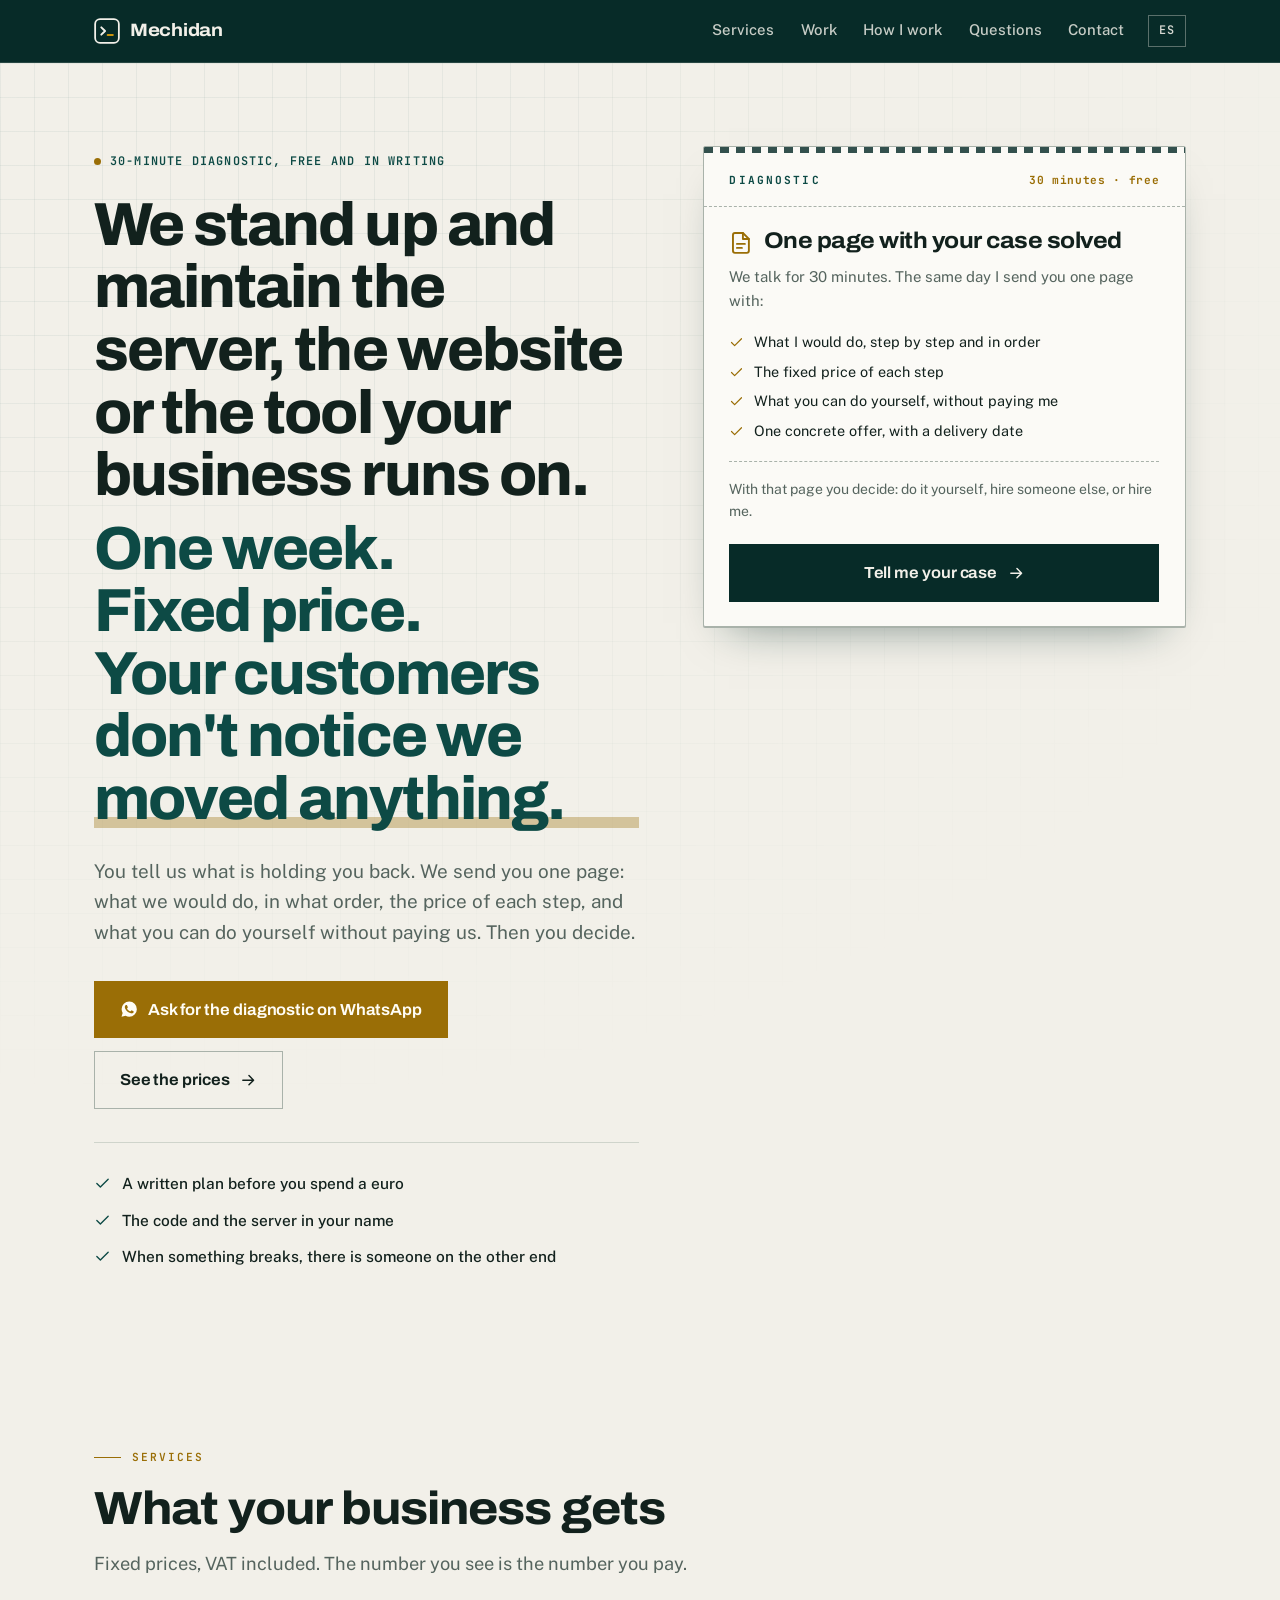
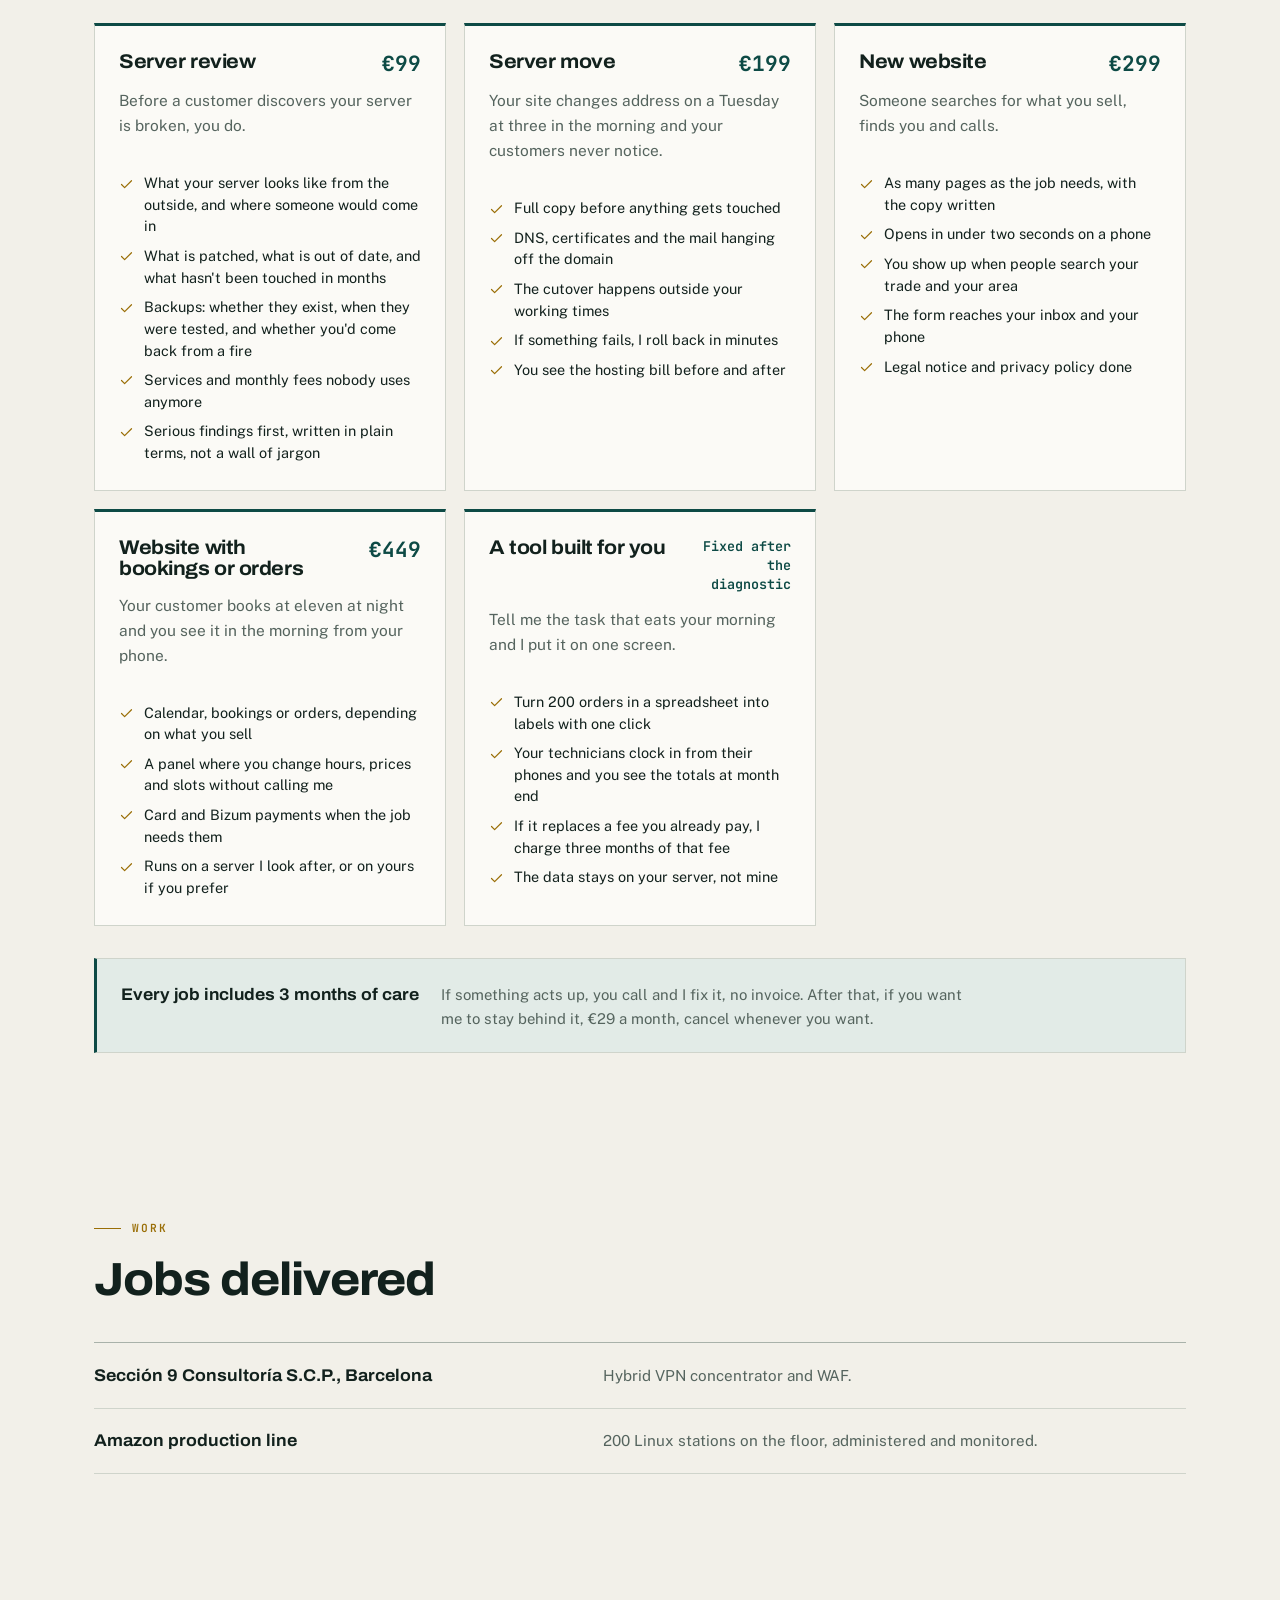
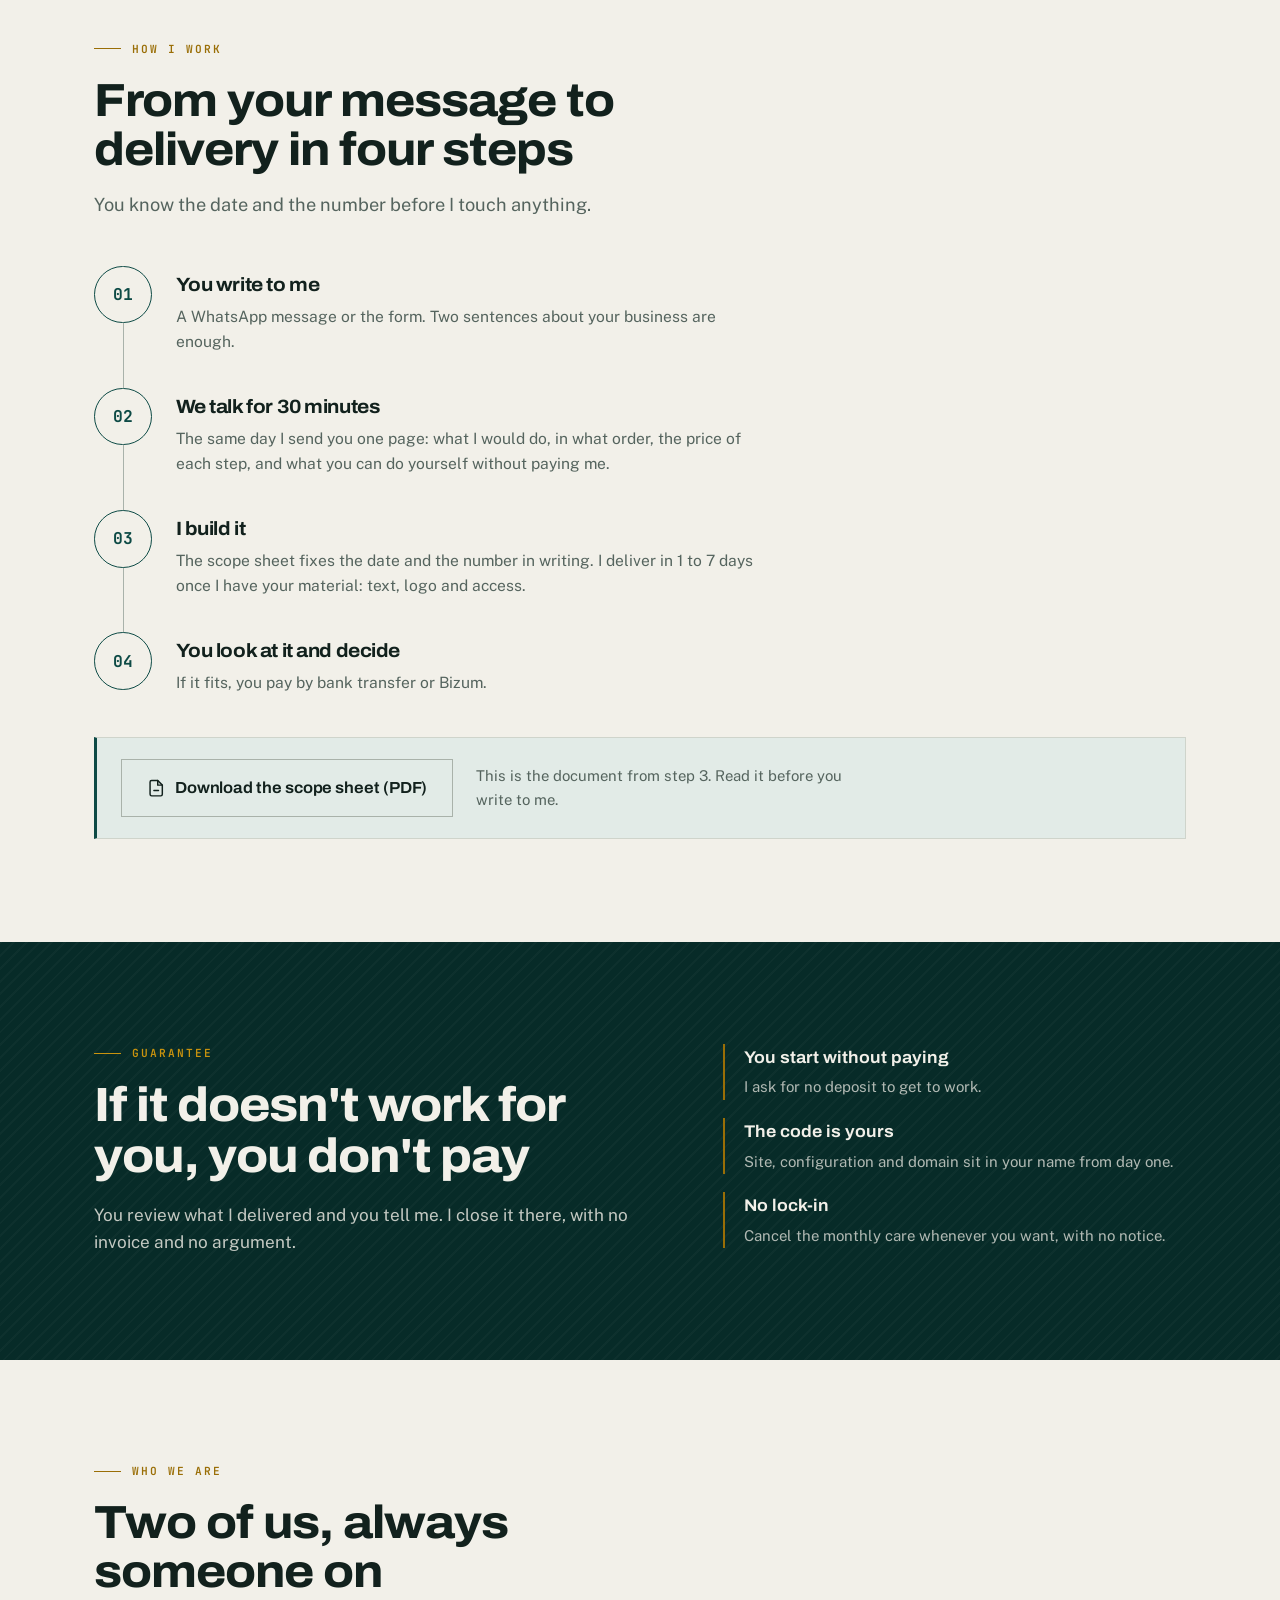
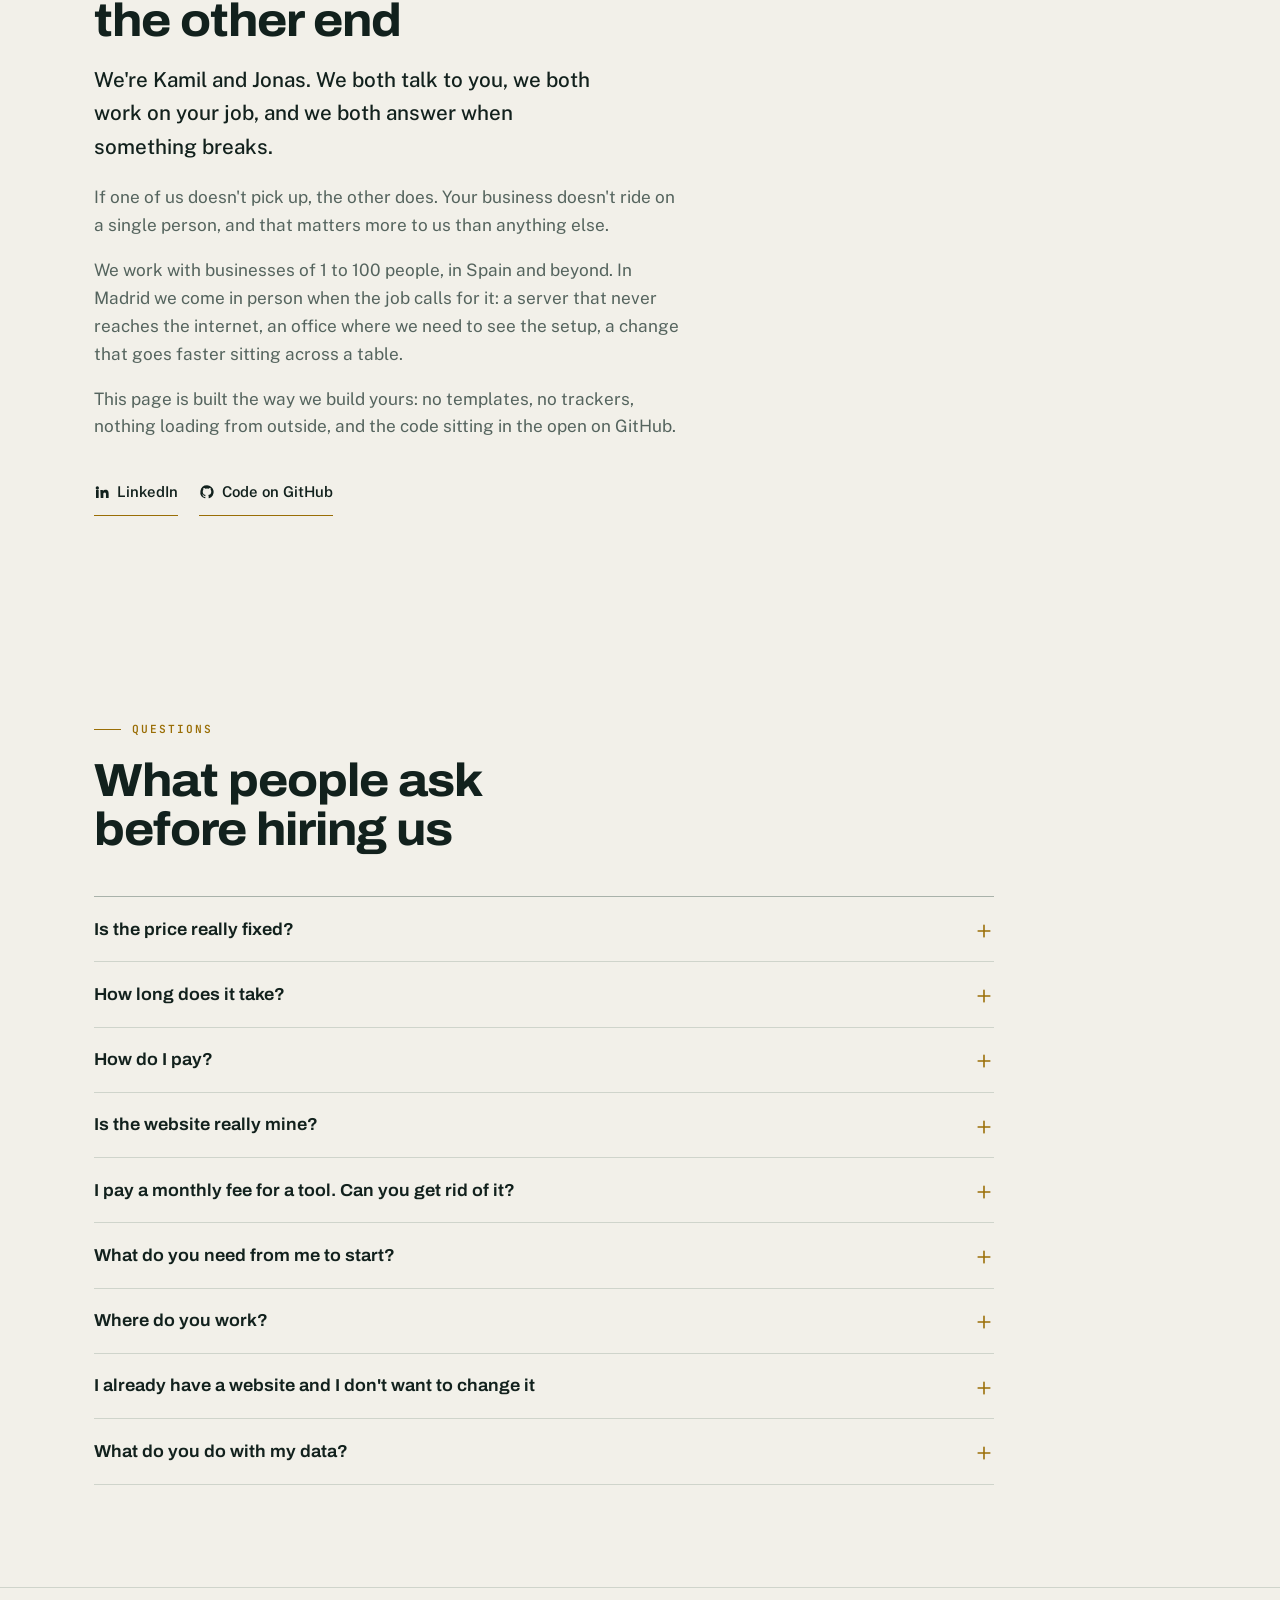
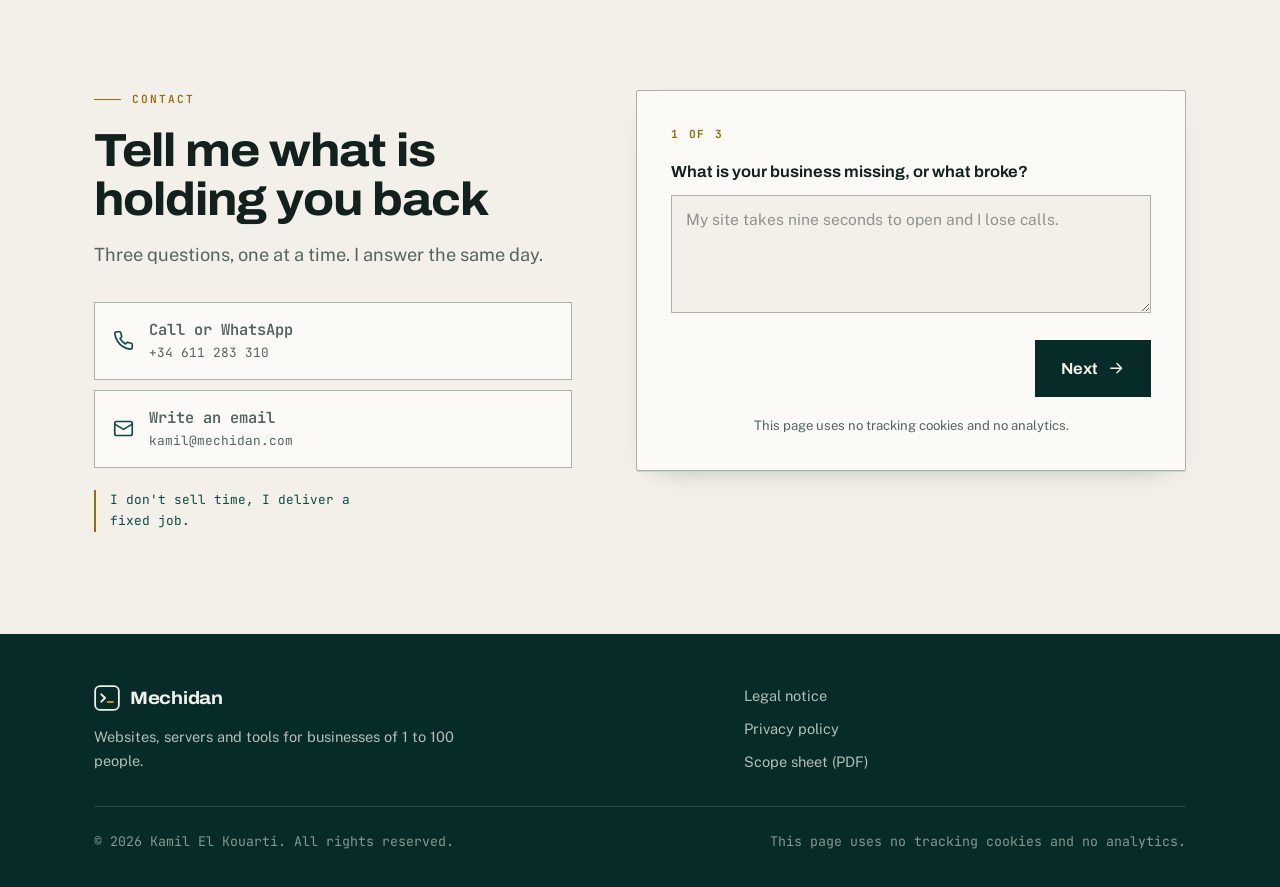
==== commit 9d57eaaa: "page" ====
--- a/en/index.html
+++ b/en/index.html
@@ -31,9 +31,9 @@
   <link rel="preload" href="/assets/fonts/publicsans-var.woff2" as="font" type="font/woff2" crossorigin>
   <link rel="preload" href="/assets/fonts/jetbrainsmono-var.woff2" as="font" type="font/woff2" crossorigin>
   <link rel="stylesheet" href="/assets/css/style.css">
-  <script type="application/ld+json">{"@context":"https://schema.org","@type":"ProfessionalService","@id":"https://mechidan.com/#business","name":"Mechidan","url":"https://mechidan.com/en/","description":"Your business gets the website, server or tool it is missing, within a week. Free 30-minute diagnostic, in writing. Fixed price before work starts.","email":"kamil@mechidan.com","founder":{"@type":"Person","name":"Kamil El Kouarti"},"areaServed":[{"@type":"Country","name":"Spain"},{"@type":"Place","name":"Worldwide"}],"availableLanguage":["es","en"],"priceRange":"€€","address":{"@type":"PostalAddress","addressCountry":"ES","addressLocality":"Madrid"},"sameAs":["https://www.linkedin.com/in/elkouarti/","https://github.com/mkkouarti"],"makesOffer":[{"@type":"Offer","name":"New website","description":"Someone searches for what you sell, finds you and calls.","priceCurrency":"EUR","availability":"https://schema.org/InStock","url":"https://mechidan.com/en/#services","price":"299","priceSpecification":{"@type":"PriceSpecification","price":"299","priceCurrency":"EUR","valueAddedTaxIncluded":true}},{"@type":"Offer","name":"Website with bookings or orders","description":"Your customer books at eleven at night and you see it in the morning from your phone.","priceCurrency":"EUR","availability":"https://schema.org/InStock","url":"https://mechidan.com/en/#services","price":"449","priceSpecification":{"@type":"PriceSpecification","price":"449","priceCurrency":"EUR","valueAddedTaxIncluded":true}},{"@type":"Offer","name":"A tool built for you","description":"Tell me the task that eats your morning and I put it on one screen.","priceCurrency":"EUR","availability":"https://schema.org/InStock","url":"https://mechidan.com/en/#services"},{"@type":"Offer","name":"Server move","description":"Your site changes address on a Tuesday at three in the morning and your customers never notice.","priceCurrency":"EUR","availability":"https://schema.org/InStock","url":"https://mechidan.com/en/#services","price":"199","priceSpecification":{"@type":"PriceSpecification","price":"199","priceCurrency":"EUR","valueAddedTaxIncluded":true}},{"@type":"Offer","name":"Security review","description":"I tell you which doors sit open, and I close the ones that close the same afternoon.","priceCurrency":"EUR","availability":"https://schema.org/InStock","url":"https://mechidan.com/en/#services","price":"150","priceSpecification":{"@type":"PriceSpecification","price":"150","priceCurrency":"EUR","valueAddedTaxIncluded":true}}],"knowsAbout":["Linux server administration","Website development","Server migration","Infrastructure security audit","Self-hosted software","Booking systems","Nginx"],"telephone":"+34611283310"}</script>
+  <script type="application/ld+json">{"@context":"https://schema.org","@type":"ProfessionalService","@id":"https://mechidan.com/#business","name":"Mechidan","url":"https://mechidan.com/en/","description":"Your business gets the website, server or tool it is missing, within a week. Free 30-minute diagnostic, in writing. Fixed price before work starts.","email":"kamil@mechidan.com","founder":{"@type":"Person","name":"Kamil El Kouarti"},"areaServed":[{"@type":"Country","name":"Spain"},{"@type":"Place","name":"Worldwide"}],"availableLanguage":["es","en"],"priceRange":"€€","address":{"@type":"PostalAddress","addressCountry":"ES","addressLocality":"Madrid"},"sameAs":["https://www.linkedin.com/in/elkouarti/","https://github.com/mkkouarti"],"makesOffer":[{"@type":"Offer","name":"Server review","description":"Before a customer discovers your server is broken, you do.","priceCurrency":"EUR","availability":"https://schema.org/InStock","url":"https://mechidan.com/en/#services","price":"99","priceSpecification":{"@type":"PriceSpecification","price":"99","priceCurrency":"EUR","valueAddedTaxIncluded":true}},{"@type":"Offer","name":"Server move","description":"Your site changes address on a Tuesday at three in the morning and your customers never notice.","priceCurrency":"EUR","availability":"https://schema.org/InStock","url":"https://mechidan.com/en/#services","price":"199","priceSpecification":{"@type":"PriceSpecification","price":"199","priceCurrency":"EUR","valueAddedTaxIncluded":true}},{"@type":"Offer","name":"New website","description":"Someone searches for what you sell, finds you and calls.","priceCurrency":"EUR","availability":"https://schema.org/InStock","url":"https://mechidan.com/en/#services","price":"299","priceSpecification":{"@type":"PriceSpecification","price":"299","priceCurrency":"EUR","valueAddedTaxIncluded":true}},{"@type":"Offer","name":"Website with bookings or orders","description":"Your customer books at eleven at night and you see it in the morning from your phone.","priceCurrency":"EUR","availability":"https://schema.org/InStock","url":"https://mechidan.com/en/#services","price":"449","priceSpecification":{"@type":"PriceSpecification","price":"449","priceCurrency":"EUR","valueAddedTaxIncluded":true}},{"@type":"Offer","name":"A tool built for you","description":"Tell me the task that eats your morning and I put it on one screen.","priceCurrency":"EUR","availability":"https://schema.org/InStock","url":"https://mechidan.com/en/#services"}],"knowsAbout":["Linux server administration","Website development","Server migration","Infrastructure security audit","Self-hosted software","Booking systems","Nginx"],"telephone":"+34611283310"}</script>
   <script type="application/ld+json">{"@context":"https://schema.org","@type":"WebSite","@id":"https://mechidan.com/#website","url":"https://mechidan.com/","name":"Mechidan","inLanguage":["en","es"],"publisher":{"@id":"https://mechidan.com/#business"}}</script>
-  <script type="application/ld+json">{"@context":"https://schema.org","@type":"FAQPage","@id":"https://mechidan.com/en/#faq","mainEntity":[{"@type":"Question","name":"Is the price really fixed?","acceptedAnswer":{"@type":"Answer","text":"Yes. The number on each service includes VAT and the whole job. If your case needs less, I take out what you won't use and the number drops. The final number goes in writing in the scope sheet."}},{"@type":"Question","name":"How long does it take?","acceptedAnswer":{"@type":"Answer","text":"One to seven days once I have your material: text, logo and access. A simple site lands in two. A move with mail and certificates runs to five or seven. The exact date goes in the scope sheet."}},{"@type":"Question","name":"How do I pay?","acceptedAnswer":{"@type":"Answer","text":"Outside this website, by bank transfer or Bizum, once you approve the work. I issue an invoice with full tax details. This page takes no payments and stores no banking data."}},{"@type":"Question","name":"Is the website really mine?","acceptedAnswer":{"@type":"Answer","text":"Yes. The domain registers in your name, the code gets handed to you and the hosting sits in your account. Tomorrow you can take everything without asking me."}},{"@type":"Question","name":"I pay a monthly fee for a tool. Can you get rid of it?","acceptedAnswer":{"@type":"Answer","text":"Sometimes. I check whether an equivalent exists that you can host yourself. If it does, I set it up and charge three months of that fee. If it doesn't, I say so and charge nothing. I stay away from invoicing and anything with a legal obligation attached."}},{"@type":"Question","name":"What do you need from me to start?","acceptedAnswer":{"@type":"Answer","text":"The text you want to show, your logo if you have one, and access to the domain if you already bought it. If you have none of that, I write a first draft and you correct it."}},{"@type":"Question","name":"Where do you work?","acceptedAnswer":{"@type":"Answer","text":"Remotely, with clients in Spain and abroad. In Madrid I come in person when the job needs it, for example to touch a server that never reaches the internet."}},{"@type":"Question","name":"I already have a website and I don't want to change it","acceptedAnswer":{"@type":"Answer","text":"Then look at the move or the review. I can shift what you have to a cheaper server, or tell you where it sits exposed, without touching the design."}},{"@type":"Question","name":"What do you do with my data?","acceptedAnswer":{"@type":"Answer","text":"I keep your name and your contact so I can reply, nothing else. I sell no data, run no advertising and set no tracking. The privacy policy spells it out."}}]}</script>
+  <script type="application/ld+json">{"@context":"https://schema.org","@type":"FAQPage","@id":"https://mechidan.com/en/#faq","mainEntity":[{"@type":"Question","name":"Is the price really fixed?","acceptedAnswer":{"@type":"Answer","text":"Yes. The number on each service includes VAT and the whole job. If your case needs less, I take out what you won't use and the number drops. The final number goes in writing in the scope sheet."}},{"@type":"Question","name":"How long does it take?","acceptedAnswer":{"@type":"Answer","text":"One to seven days once I have your material: text, logo and access. A simple site lands in two. A move with mail and certificates runs to five or seven. The exact date goes in the scope sheet."}},{"@type":"Question","name":"How do I pay?","acceptedAnswer":{"@type":"Answer","text":"Outside this website, by bank transfer or Bizum, once you approve the work. I issue an invoice with full tax details. This page takes no payments and stores no banking data."}},{"@type":"Question","name":"Is the website really mine?","acceptedAnswer":{"@type":"Answer","text":"Yes. The domain registers in your name, the code gets handed to you and the hosting sits in your account. Tomorrow you can take everything without asking me."}},{"@type":"Question","name":"I pay a monthly fee for a tool. Can you get rid of it?","acceptedAnswer":{"@type":"Answer","text":"Sometimes. I check whether an equivalent exists that you can host yourself. If it does, I set it up and charge three months of that fee. If it doesn't, I say so and charge nothing. I stay away from invoicing and anything with a legal obligation attached."}},{"@type":"Question","name":"What do you need from me to start?","acceptedAnswer":{"@type":"Answer","text":"The text you want to show, your logo if you have one, and access to the domain if you already bought it. If you have none of that, I write a first draft and you correct it."}},{"@type":"Question","name":"Where do you work?","acceptedAnswer":{"@type":"Answer","text":"Remotely, with clients in Spain and abroad. In Madrid we come in person when the job needs it: a server that doesn't reach the internet, an office where we need to see the setup."}},{"@type":"Question","name":"I already have a website and I don't want to change it","acceptedAnswer":{"@type":"Answer","text":"Then look at the move or the review. I can shift what you have to a cheaper server, or tell you where it sits exposed, without touching the design."}},{"@type":"Question","name":"What do you do with my data?","acceptedAnswer":{"@type":"Answer","text":"I keep your name and your contact so I can reply, nothing else. I sell no data, run no advertising and set no tracking. The privacy policy spells it out."}}]}</script>
   <script type="application/ld+json">{"@context":"https://schema.org","@type":"HowTo","name":"From your message to delivery in four steps","description":"You know the date and the number before I touch anything.","totalTime":"P7D","step":[{"@type":"HowToStep","position":1,"name":"You write to me","text":"A WhatsApp message or the form. Two sentences about your business are enough."},{"@type":"HowToStep","position":2,"name":"We talk for 30 minutes","text":"The same day I send you one page: what I would do, in what order, the price of each step, and what you can do yourself without paying me."},{"@type":"HowToStep","position":3,"name":"I build it","text":"The scope sheet fixes the date and the number in writing. I deliver in 1 to 7 days once I have your material: text, logo and access."},{"@type":"HowToStep","position":4,"name":"You look at it and decide","text":"If it fits, you pay by bank transfer or Bizum."}]}</script>
 </head>
 <body>
@@ -53,11 +53,10 @@
   <div class="shell hero__grid">
     <div class="hero__copy">
       <p class="hero__eyebrow"><span class="pulse"></span>30-minute diagnostic, free and in writing</p>
-      <h1>Your business gets the website, server or tool it is missing, within a week. <span class="accent">Fixed price before I start.</span></h1>
-      <p class="hero__sub">You tell me what is holding you back. I send you one page: what I would do, in what order, the price of each step, and what you can do yourself without paying me. Then you decide.</p>
-      <div class="hero__cta"><a class="btn btn--brass" href="https://wa.me/34611283310?text=Hi%20Kamil%2C%20I%20run%20a%20business%20and%20I%20want%20the%2030-minute%20diagnostic." target="_blank" rel="noopener"><svg viewBox="0 0 24 24" fill="currentColor" stroke="none" stroke-width="1.9" stroke-linecap="round" stroke-linejoin="round" aria-hidden="true" focusable="false"><path d="M12.04 2A9.9 9.9 0 0 0 2.1 11.9a9.8 9.8 0 0 0 1.34 4.95L2 22l5.3-1.38a9.9 9.9 0 0 0 4.74 1.2h.01A9.9 9.9 0 0 0 22 11.92 9.9 9.9 0 0 0 12.04 2Zm5.8 14.05c-.25.69-1.44 1.32-1.98 1.37-.53.05-1.03.24-3.47-.72-2.92-1.15-4.77-4.14-4.91-4.33-.14-.2-1.17-1.56-1.17-2.97 0-1.42.74-2.11 1-2.4.26-.29.57-.36.76-.36l.55.01c.17 0 .41-.07.64.49l.88 2.13c.07.15.12.32.02.51-.1.2-.15.32-.3.49l-.44.51c-.14.15-.29.3-.13.6.17.28.75 1.23 1.6 2 1.11.98 2.04 1.28 2.33 1.43.29.15.46.12.63-.07l.9-1.05c.2-.24.38-.19.63-.1l1.8.85c.26.12.43.19.5.29.06.1.06.6-.19 1.29Z"/></svg>Ask for the diagnostic on WhatsApp</a><a class="btn btn--line" href="#services">See the prices<svg viewBox="0 0 24 24" fill="none" stroke="currentColor" stroke-width="1.9" stroke-linecap="round" stroke-linejoin="round" aria-hidden="true" focusable="false"><path d="M5 12h14M13 6l6 6-6 6"/></svg></a></div>
-      <p class="hero__queue">I build the jobs at the weekend. What you send me today joins Saturday&#x27;s queue.</p>
-      <ul class="trustrow"><li><svg viewBox="0 0 24 24" fill="none" stroke="currentColor" stroke-width="1.9" stroke-linecap="round" stroke-linejoin="round" aria-hidden="true" focusable="false"><path d="M20 6 9 17l-5-5"/></svg><span>The diagnostic reaches you in writing</span></li><li><svg viewBox="0 0 24 24" fill="none" stroke="currentColor" stroke-width="1.9" stroke-linecap="round" stroke-linejoin="round" aria-hidden="true" focusable="false"><path d="M20 6 9 17l-5-5"/></svg><span>The domain and the code sit in your name</span></li><li><svg viewBox="0 0 24 24" fill="none" stroke="currentColor" stroke-width="1.9" stroke-linecap="round" stroke-linejoin="round" aria-hidden="true" focusable="false"><path d="M20 6 9 17l-5-5"/></svg><span>I answer the same day</span></li></ul>
+      <h1>We stand up and maintain the server, the website or the tool your business runs on. <span class="accent">One week. Fixed price. Your customers don&#x27;t notice we moved anything.</span></h1>
+      <p class="hero__sub">You tell us what is holding you back. We send you one page: what we would do, in what order, the price of each step, and what you can do yourself without paying us. Then you decide.</p>
+      <div class="hero__cta"><a class="btn btn--brass" href="https://wa.me/34611283310?text=Hi%2C%20I%20run%20a%20business%20and%20I%20want%20the%2030-minute%20diagnostic." target="_blank" rel="noopener"><svg viewBox="0 0 24 24" fill="currentColor" stroke="none" stroke-width="1.9" stroke-linecap="round" stroke-linejoin="round" aria-hidden="true" focusable="false"><path d="M12.04 2A9.9 9.9 0 0 0 2.1 11.9a9.8 9.8 0 0 0 1.34 4.95L2 22l5.3-1.38a9.9 9.9 0 0 0 4.74 1.2h.01A9.9 9.9 0 0 0 22 11.92 9.9 9.9 0 0 0 12.04 2Zm5.8 14.05c-.25.69-1.44 1.32-1.98 1.37-.53.05-1.03.24-3.47-.72-2.92-1.15-4.77-4.14-4.91-4.33-.14-.2-1.17-1.56-1.17-2.97 0-1.42.74-2.11 1-2.4.26-.29.57-.36.76-.36l.55.01c.17 0 .41-.07.64.49l.88 2.13c.07.15.12.32.02.51-.1.2-.15.32-.3.49l-.44.51c-.14.15-.29.3-.13.6.17.28.75 1.23 1.6 2 1.11.98 2.04 1.28 2.33 1.43.29.15.46.12.63-.07l.9-1.05c.2-.24.38-.19.63-.1l1.8.85c.26.12.43.19.5.29.06.1.06.6-.19 1.29Z"/></svg>Ask for the diagnostic on WhatsApp</a><a class="btn btn--line" href="#services">See the prices<svg viewBox="0 0 24 24" fill="none" stroke="currentColor" stroke-width="1.9" stroke-linecap="round" stroke-linejoin="round" aria-hidden="true" focusable="false"><path d="M5 12h14M13 6l6 6-6 6"/></svg></a></div>
+      <ul class="trustrow"><li><svg viewBox="0 0 24 24" fill="none" stroke="currentColor" stroke-width="1.9" stroke-linecap="round" stroke-linejoin="round" aria-hidden="true" focusable="false"><path d="M20 6 9 17l-5-5"/></svg><span>A written plan before you spend a euro</span></li><li><svg viewBox="0 0 24 24" fill="none" stroke="currentColor" stroke-width="1.9" stroke-linecap="round" stroke-linejoin="round" aria-hidden="true" focusable="false"><path d="M20 6 9 17l-5-5"/></svg><span>The code and the server in your name</span></li><li><svg viewBox="0 0 24 24" fill="none" stroke="currentColor" stroke-width="1.9" stroke-linecap="round" stroke-linejoin="round" aria-hidden="true" focusable="false"><path d="M20 6 9 17l-5-5"/></svg><span>When something breaks, there is someone on the other end</span></li></ul>
     </div>
 
     <aside class="docket" aria-labelledby="docket-title">
@@ -86,25 +85,25 @@
     <h2 class="h-sec">What your business gets</h2>
     <p class="sec-lede">Fixed prices, VAT included. The number you see is the number you pay.</p>
     <div class="svc-grid"><article class="svc reveal" style="--i:0">
+      <div class="svc__top"><h3 class="svc__name">Server review</h3><div class="svc__price">€99</div></div>
+      <p class="svc__pitch">Before a customer discovers your server is broken, you do.</p>
+      <ul class="svc__list"><li><svg viewBox="0 0 24 24" fill="none" stroke="currentColor" stroke-width="1.9" stroke-linecap="round" stroke-linejoin="round" aria-hidden="true" focusable="false"><path d="M20 6 9 17l-5-5"/></svg><span>What your server looks like from the outside, and where someone would come in</span></li><li><svg viewBox="0 0 24 24" fill="none" stroke="currentColor" stroke-width="1.9" stroke-linecap="round" stroke-linejoin="round" aria-hidden="true" focusable="false"><path d="M20 6 9 17l-5-5"/></svg><span>What is patched, what is out of date, and what hasn&#x27;t been touched in months</span></li><li><svg viewBox="0 0 24 24" fill="none" stroke="currentColor" stroke-width="1.9" stroke-linecap="round" stroke-linejoin="round" aria-hidden="true" focusable="false"><path d="M20 6 9 17l-5-5"/></svg><span>Backups: whether they exist, when they were tested, and whether you&#x27;d come back from a fire</span></li><li><svg viewBox="0 0 24 24" fill="none" stroke="currentColor" stroke-width="1.9" stroke-linecap="round" stroke-linejoin="round" aria-hidden="true" focusable="false"><path d="M20 6 9 17l-5-5"/></svg><span>Services and monthly fees nobody uses anymore</span></li><li><svg viewBox="0 0 24 24" fill="none" stroke="currentColor" stroke-width="1.9" stroke-linecap="round" stroke-linejoin="round" aria-hidden="true" focusable="false"><path d="M20 6 9 17l-5-5"/></svg><span>Serious findings first, written in plain terms, not a wall of jargon</span></li></ul>
+    </article><article class="svc reveal" style="--i:1">
+      <div class="svc__top"><h3 class="svc__name">Server move</h3><div class="svc__price">€199</div></div>
+      <p class="svc__pitch">Your site changes address on a Tuesday at three in the morning and your customers never notice.</p>
+      <ul class="svc__list"><li><svg viewBox="0 0 24 24" fill="none" stroke="currentColor" stroke-width="1.9" stroke-linecap="round" stroke-linejoin="round" aria-hidden="true" focusable="false"><path d="M20 6 9 17l-5-5"/></svg><span>Full copy before anything gets touched</span></li><li><svg viewBox="0 0 24 24" fill="none" stroke="currentColor" stroke-width="1.9" stroke-linecap="round" stroke-linejoin="round" aria-hidden="true" focusable="false"><path d="M20 6 9 17l-5-5"/></svg><span>DNS, certificates and the mail hanging off the domain</span></li><li><svg viewBox="0 0 24 24" fill="none" stroke="currentColor" stroke-width="1.9" stroke-linecap="round" stroke-linejoin="round" aria-hidden="true" focusable="false"><path d="M20 6 9 17l-5-5"/></svg><span>The cutover happens outside your working times</span></li><li><svg viewBox="0 0 24 24" fill="none" stroke="currentColor" stroke-width="1.9" stroke-linecap="round" stroke-linejoin="round" aria-hidden="true" focusable="false"><path d="M20 6 9 17l-5-5"/></svg><span>If something fails, I roll back in minutes</span></li><li><svg viewBox="0 0 24 24" fill="none" stroke="currentColor" stroke-width="1.9" stroke-linecap="round" stroke-linejoin="round" aria-hidden="true" focusable="false"><path d="M20 6 9 17l-5-5"/></svg><span>You see the hosting bill before and after</span></li></ul>
+    </article><article class="svc reveal" style="--i:2">
       <div class="svc__top"><h3 class="svc__name">New website</h3><div class="svc__price">€299</div></div>
       <p class="svc__pitch">Someone searches for what you sell, finds you and calls.</p>
       <ul class="svc__list"><li><svg viewBox="0 0 24 24" fill="none" stroke="currentColor" stroke-width="1.9" stroke-linecap="round" stroke-linejoin="round" aria-hidden="true" focusable="false"><path d="M20 6 9 17l-5-5"/></svg><span>As many pages as the job needs, with the copy written</span></li><li><svg viewBox="0 0 24 24" fill="none" stroke="currentColor" stroke-width="1.9" stroke-linecap="round" stroke-linejoin="round" aria-hidden="true" focusable="false"><path d="M20 6 9 17l-5-5"/></svg><span>Opens in under two seconds on a phone</span></li><li><svg viewBox="0 0 24 24" fill="none" stroke="currentColor" stroke-width="1.9" stroke-linecap="round" stroke-linejoin="round" aria-hidden="true" focusable="false"><path d="M20 6 9 17l-5-5"/></svg><span>You show up when people search your trade and your area</span></li><li><svg viewBox="0 0 24 24" fill="none" stroke="currentColor" stroke-width="1.9" stroke-linecap="round" stroke-linejoin="round" aria-hidden="true" focusable="false"><path d="M20 6 9 17l-5-5"/></svg><span>The form reaches your inbox and your phone</span></li><li><svg viewBox="0 0 24 24" fill="none" stroke="currentColor" stroke-width="1.9" stroke-linecap="round" stroke-linejoin="round" aria-hidden="true" focusable="false"><path d="M20 6 9 17l-5-5"/></svg><span>Legal notice and privacy policy done</span></li></ul>
-    </article><article class="svc reveal" style="--i:1">
+    </article><article class="svc reveal" style="--i:3">
       <div class="svc__top"><h3 class="svc__name">Website with bookings or orders</h3><div class="svc__price">€449</div></div>
       <p class="svc__pitch">Your customer books at eleven at night and you see it in the morning from your phone.</p>
       <ul class="svc__list"><li><svg viewBox="0 0 24 24" fill="none" stroke="currentColor" stroke-width="1.9" stroke-linecap="round" stroke-linejoin="round" aria-hidden="true" focusable="false"><path d="M20 6 9 17l-5-5"/></svg><span>Calendar, bookings or orders, depending on what you sell</span></li><li><svg viewBox="0 0 24 24" fill="none" stroke="currentColor" stroke-width="1.9" stroke-linecap="round" stroke-linejoin="round" aria-hidden="true" focusable="false"><path d="M20 6 9 17l-5-5"/></svg><span>A panel where you change hours, prices and slots without calling me</span></li><li><svg viewBox="0 0 24 24" fill="none" stroke="currentColor" stroke-width="1.9" stroke-linecap="round" stroke-linejoin="round" aria-hidden="true" focusable="false"><path d="M20 6 9 17l-5-5"/></svg><span>Card and Bizum payments when the job needs them</span></li><li><svg viewBox="0 0 24 24" fill="none" stroke="currentColor" stroke-width="1.9" stroke-linecap="round" stroke-linejoin="round" aria-hidden="true" focusable="false"><path d="M20 6 9 17l-5-5"/></svg><span>Runs on a server I look after, or on yours if you prefer</span></li></ul>
-    </article><article class="svc reveal" style="--i:2">
+    </article><article class="svc reveal" style="--i:4">
       <div class="svc__top"><h3 class="svc__name">A tool built for you</h3><div class="svc__price is-text">Fixed after the diagnostic</div></div>
       <p class="svc__pitch">Tell me the task that eats your morning and I put it on one screen.</p>
       <ul class="svc__list"><li><svg viewBox="0 0 24 24" fill="none" stroke="currentColor" stroke-width="1.9" stroke-linecap="round" stroke-linejoin="round" aria-hidden="true" focusable="false"><path d="M20 6 9 17l-5-5"/></svg><span>Turn 200 orders in a spreadsheet into labels with one click</span></li><li><svg viewBox="0 0 24 24" fill="none" stroke="currentColor" stroke-width="1.9" stroke-linecap="round" stroke-linejoin="round" aria-hidden="true" focusable="false"><path d="M20 6 9 17l-5-5"/></svg><span>Your technicians clock in from their phones and you see the totals at month end</span></li><li><svg viewBox="0 0 24 24" fill="none" stroke="currentColor" stroke-width="1.9" stroke-linecap="round" stroke-linejoin="round" aria-hidden="true" focusable="false"><path d="M20 6 9 17l-5-5"/></svg><span>If it replaces a fee you already pay, I charge three months of that fee</span></li><li><svg viewBox="0 0 24 24" fill="none" stroke="currentColor" stroke-width="1.9" stroke-linecap="round" stroke-linejoin="round" aria-hidden="true" focusable="false"><path d="M20 6 9 17l-5-5"/></svg><span>The data stays on your server, not mine</span></li></ul>
-    </article><article class="svc reveal" style="--i:3">
-      <div class="svc__top"><h3 class="svc__name">Server move</h3><div class="svc__price">€199</div></div>
-      <p class="svc__pitch">Your site changes address on a Tuesday at three in the morning and your customers never notice.</p>
-      <ul class="svc__list"><li><svg viewBox="0 0 24 24" fill="none" stroke="currentColor" stroke-width="1.9" stroke-linecap="round" stroke-linejoin="round" aria-hidden="true" focusable="false"><path d="M20 6 9 17l-5-5"/></svg><span>Full copy before anything gets touched</span></li><li><svg viewBox="0 0 24 24" fill="none" stroke="currentColor" stroke-width="1.9" stroke-linecap="round" stroke-linejoin="round" aria-hidden="true" focusable="false"><path d="M20 6 9 17l-5-5"/></svg><span>DNS, certificates and the mail hanging off the domain</span></li><li><svg viewBox="0 0 24 24" fill="none" stroke="currentColor" stroke-width="1.9" stroke-linecap="round" stroke-linejoin="round" aria-hidden="true" focusable="false"><path d="M20 6 9 17l-5-5"/></svg><span>The cutover happens outside your working times</span></li><li><svg viewBox="0 0 24 24" fill="none" stroke="currentColor" stroke-width="1.9" stroke-linecap="round" stroke-linejoin="round" aria-hidden="true" focusable="false"><path d="M20 6 9 17l-5-5"/></svg><span>If something fails, I roll back in minutes</span></li><li><svg viewBox="0 0 24 24" fill="none" stroke="currentColor" stroke-width="1.9" stroke-linecap="round" stroke-linejoin="round" aria-hidden="true" focusable="false"><path d="M20 6 9 17l-5-5"/></svg><span>You see the hosting bill before and after</span></li></ul>
-    </article><article class="svc reveal" style="--i:4">
-      <div class="svc__top"><h3 class="svc__name">Security review</h3><div class="svc__price">€150</div></div>
-      <p class="svc__pitch">I tell you which doors sit open, and I close the ones that close the same afternoon.</p>
-      <ul class="svc__list"><li><svg viewBox="0 0 24 24" fill="none" stroke="currentColor" stroke-width="1.9" stroke-linecap="round" stroke-linejoin="round" aria-hidden="true" focusable="false"><path d="M20 6 9 17l-5-5"/></svg><span>What a passer-by sees of your server right now</span></li><li><svg viewBox="0 0 24 24" fill="none" stroke="currentColor" stroke-width="1.9" stroke-linecap="round" stroke-linejoin="round" aria-hidden="true" focusable="false"><path d="M20 6 9 17l-5-5"/></svg><span>The serious findings first, not a dump of 300 warnings</span></li><li><svg viewBox="0 0 24 24" fill="none" stroke="currentColor" stroke-width="1.9" stroke-linecap="round" stroke-linejoin="round" aria-hidden="true" focusable="false"><path d="M20 6 9 17l-5-5"/></svg><span>A script that fixes what fixes itself</span></li><li><svg viewBox="0 0 24 24" fill="none" stroke="currentColor" stroke-width="1.9" stroke-linecap="round" stroke-linejoin="round" aria-hidden="true" focusable="false"><path d="M20 6 9 17l-5-5"/></svg><span>Written so you understand it without calling me</span></li></ul>
     </article></div>
     <div class="care reveal"><b>Every job includes 3 months of care</b><p>If something acts up, you call and I fix it, no invoice. After that, if you want me to stay behind it, €29 a month, cancel whenever you want.</p></div>
   </div>
@@ -114,11 +113,11 @@
     <p class="eyebrow">Work</p>
     <h2 class="h-sec">Jobs delivered</h2>
     <ul class="jobs"><li class="job reveal" style="--i:0">
-      <span class="job__client">Cybersecurity consultancy</span>
+      <span class="job__client">Sección 9 Consultoría S.C.P., Barcelona</span>
       <span class="job__line">Hybrid VPN concentrator and WAF.</span>
     </li><li class="job reveal" style="--i:1">
       <span class="job__client">Amazon production line</span>
-      <span class="job__line">200 Linux stations on the floor.</span>
+      <span class="job__line">200 Linux stations on the floor, administered and monitored.</span>
     </li></ul>
   </div>
 </section>
@@ -164,9 +163,9 @@
   <div class="shell about__grid">
     <div>
       <p class="eyebrow">Who we are</p>
-      <h2 class="h-sec">There are two of us</h2>
-      <p class="about__lead">I build the technical side. My partner talks to you and runs the numbers.</p>
-      <div class="about__body"><p>He picks up the phone, works out what your business needs and gives you a date and a number. Twenty years negotiating with suppliers and customers across three continents sit behind that call.</p><p>I keep around 200 Linux stations running on an Amazon production line Monday to Friday. When one dies, that part of the floor stops, so I fix fast and write it down. At the weekend I build your jobs.</p><p>This page is built the way I build yours: no templates, no trackers and nothing loading from outside.</p></div>
+      <h2 class="h-sec">Two of us, always someone on the other end</h2>
+      <p class="about__lead">We&#x27;re Kamil and Jonas. We both talk to you, we both work on your job, and we both answer when something breaks.</p>
+      <div class="about__body"><p>If one of us doesn&#x27;t pick up, the other does. Your business doesn&#x27;t ride on a single person, and that matters more to us than anything else.</p><p>We work with businesses of 1 to 100 people, in Spain and beyond. In Madrid we come in person when the job calls for it: a server that never reaches the internet, an office where we need to see the setup, a change that goes faster sitting across a table.</p><p>This page is built the way we build yours: no templates, no trackers, nothing loading from outside, and the code sitting in the open on GitHub.</p></div>
       <div class="about__links">
         <a href="https://www.linkedin.com/in/elkouarti/" target="_blank" rel="noopener"><svg viewBox="0 0 24 24" fill="currentColor" stroke="none" stroke-width="1.9" stroke-linecap="round" stroke-linejoin="round" aria-hidden="true" focusable="false"><path d="M4.98 3.5A2.5 2.5 0 1 1 2.5 6 2.5 2.5 0 0 1 4.98 3.5ZM3 8.98h4V21H3ZM9.5 8.98h3.83v1.64h.05a4.2 4.2 0 0 1 3.78-2.08c4.04 0 4.79 2.66 4.79 6.12V21h-4v-5.45c0-1.3-.02-2.98-1.81-2.98-1.82 0-2.1 1.42-2.1 2.88V21h-4Z"/></svg>LinkedIn</a>
         <a href="https://github.com/mkkouarti" target="_blank" rel="noopener"><svg viewBox="0 0 24 24" fill="currentColor" stroke="none" stroke-width="1.9" stroke-linecap="round" stroke-linejoin="round" aria-hidden="true" focusable="false"><path d="M12 2a10 10 0 0 0-3.16 19.49c.5.09.68-.22.68-.48l-.01-1.7c-2.78.6-3.37-1.34-3.37-1.34-.45-1.16-1.1-1.47-1.1-1.47-.91-.62.07-.6.07-.6 1 .07 1.53 1.03 1.53 1.03.9 1.53 2.34 1.09 2.91.83.09-.65.35-1.09.63-1.34-2.22-.25-4.55-1.11-4.55-4.94 0-1.09.39-1.98 1.03-2.68-.1-.25-.45-1.27.1-2.65 0 0 .84-.27 2.75 1.02a9.5 9.5 0 0 1 5 0c1.91-1.3 2.75-1.02 2.75-1.02.55 1.38.2 2.4.1 2.65.64.7 1.03 1.6 1.03 2.68 0 3.84-2.34 4.68-4.57 4.93.36.31.68.92.68 1.85l-.01 2.75c0 .27.18.58.69.48A10 10 0 0 0 12 2Z"/></svg>Code on GitHub</a>
@@ -198,7 +197,7 @@
       <div class="qa__a">The text you want to show, your logo if you have one, and access to the domain if you already bought it. If you have none of that, I write a first draft and you correct it.</div>
     </details><details class="qa">
       <summary>Where do you work?<svg class="qa__icon" viewBox="0 0 24 24" fill="none" stroke="currentColor" stroke-width="1.9" stroke-linecap="round" stroke-linejoin="round" aria-hidden="true" focusable="false"><path d="M12 5v14M5 12h14"/></svg></summary>
-      <div class="qa__a">Remotely, with clients in Spain and abroad. In Madrid I come in person when the job needs it, for example to touch a server that never reaches the internet.</div>
+      <div class="qa__a">Remotely, with clients in Spain and abroad. In Madrid we come in person when the job needs it: a server that doesn&#x27;t reach the internet, an office where we need to see the setup.</div>
     </details><details class="qa">
       <summary>I already have a website and I don&#x27;t want to change it<svg class="qa__icon" viewBox="0 0 24 24" fill="none" stroke="currentColor" stroke-width="1.9" stroke-linecap="round" stroke-linejoin="round" aria-hidden="true" focusable="false"><path d="M12 5v14M5 12h14"/></svg></summary>
       <div class="qa__a">Then look at the move or the review. I can shift what you have to a cheaper server, or tell you where it sits exposed, without touching the design.</div>
--- a/assets/css/style.css
+++ b/assets/css/style.css
@@ -326,14 +326,6 @@
 }
 .hero__cta { display: flex; flex-wrap: wrap; gap: .8rem; margin-top: 2.1rem; }
 
-.hero__queue {
-  margin-top: 1.1rem;
-  font-family: var(--font-mono);
-  font-size: .8rem;
-  color: var(--brass);
-  max-width: 46ch;
-}
-
 .trustrow {
   display: grid; gap: .72rem;
   margin-top: 2.1rem;
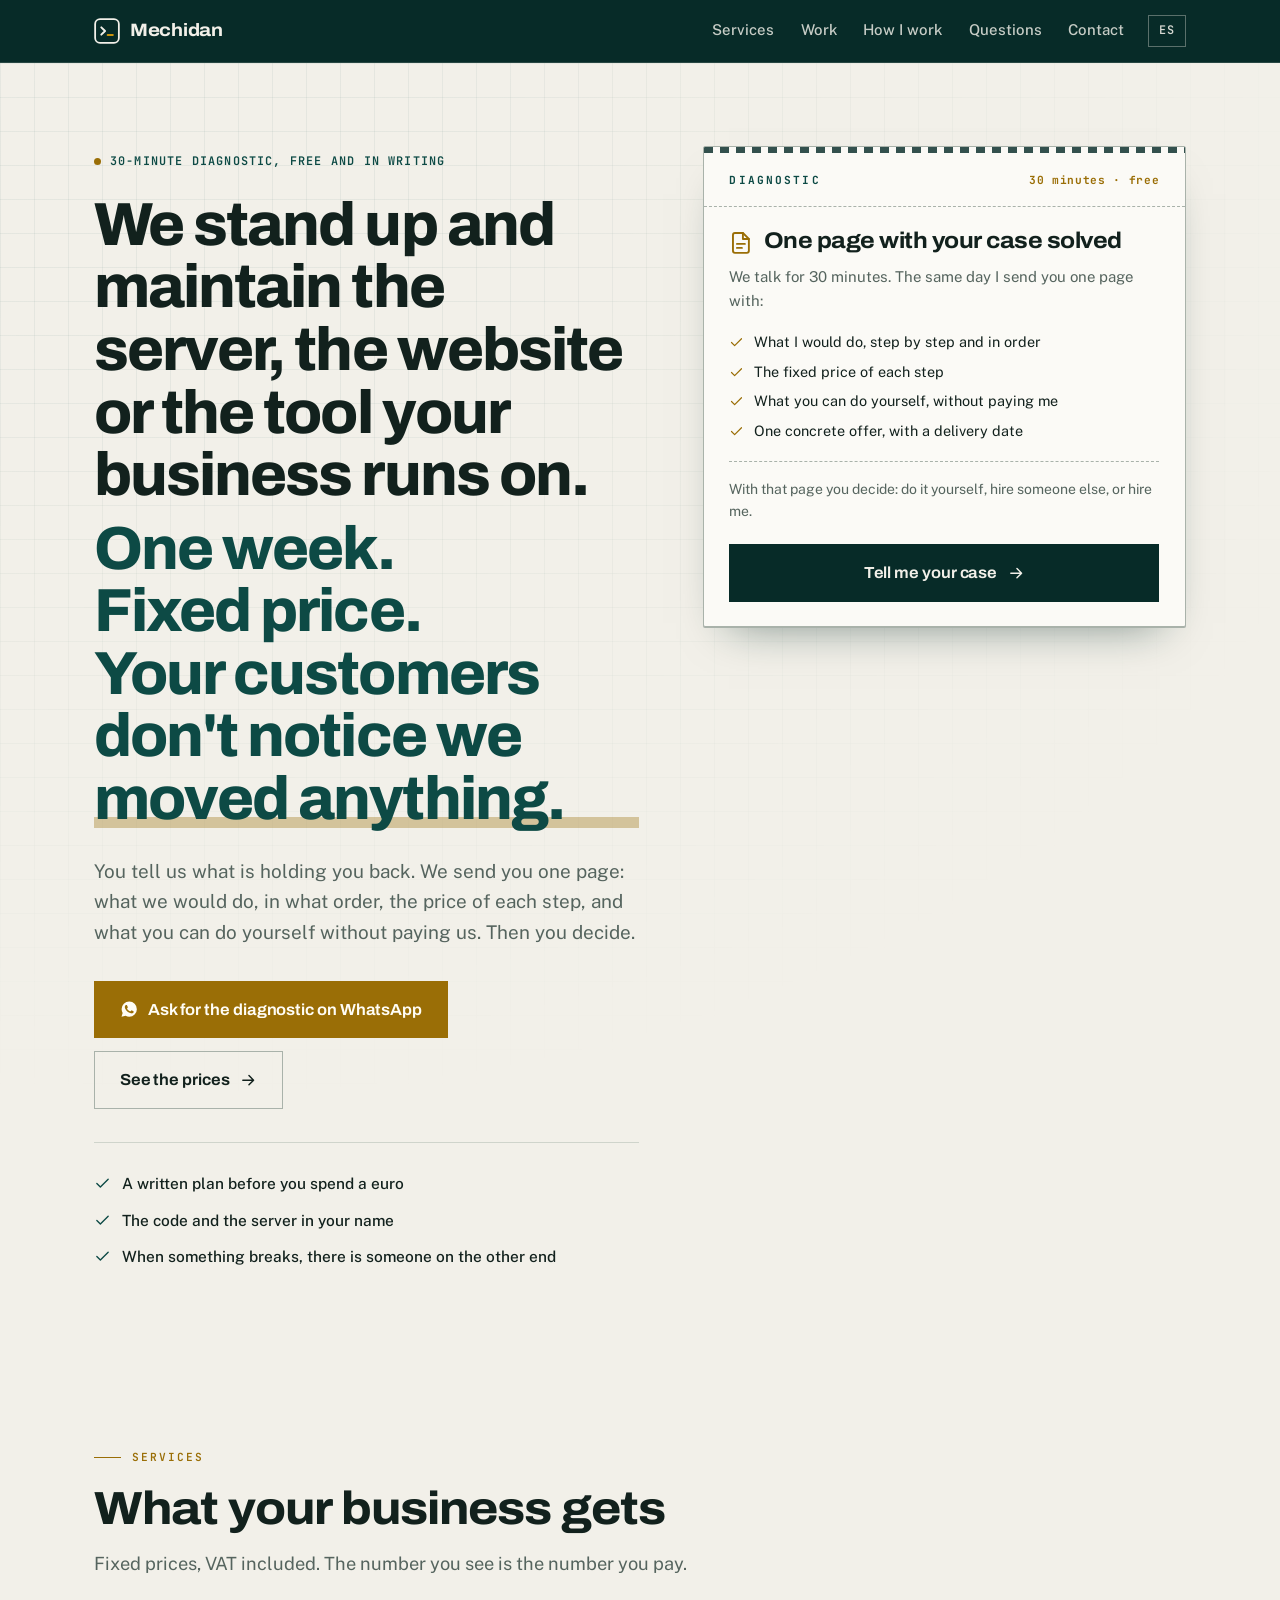
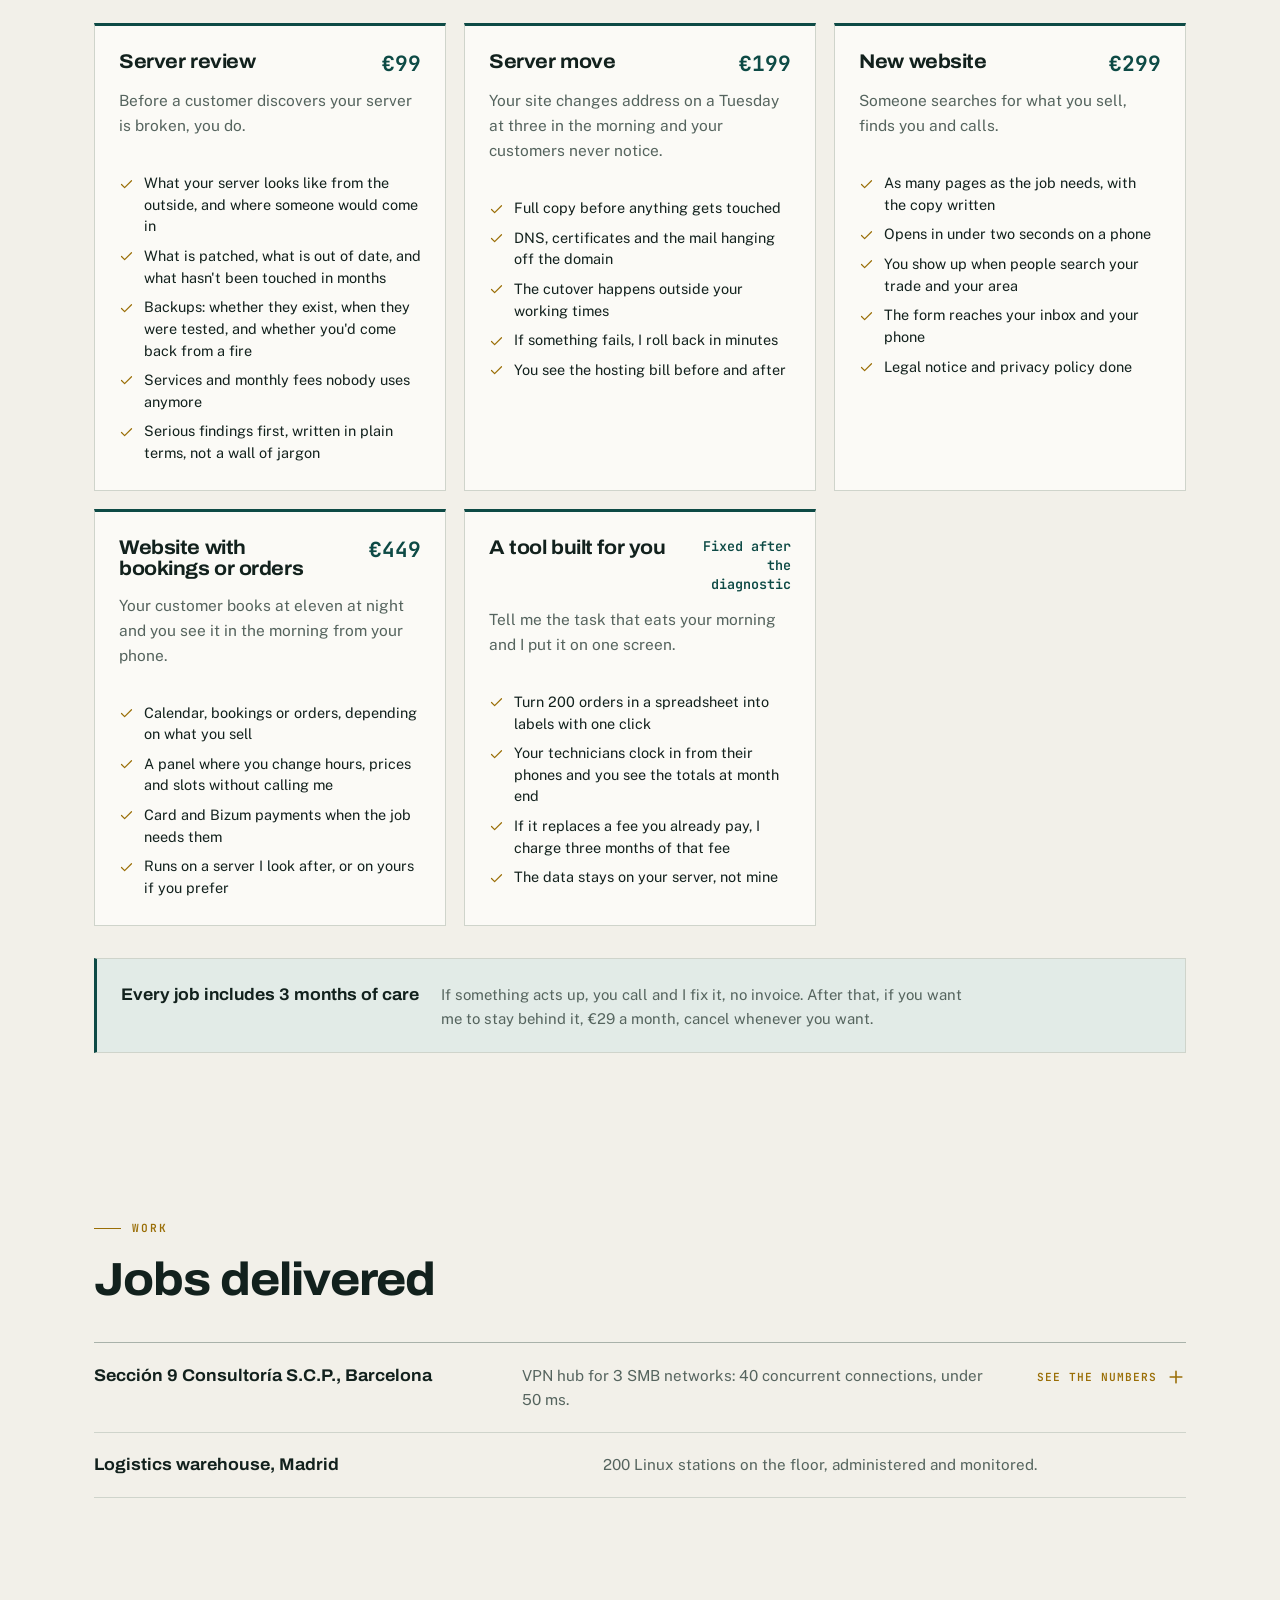
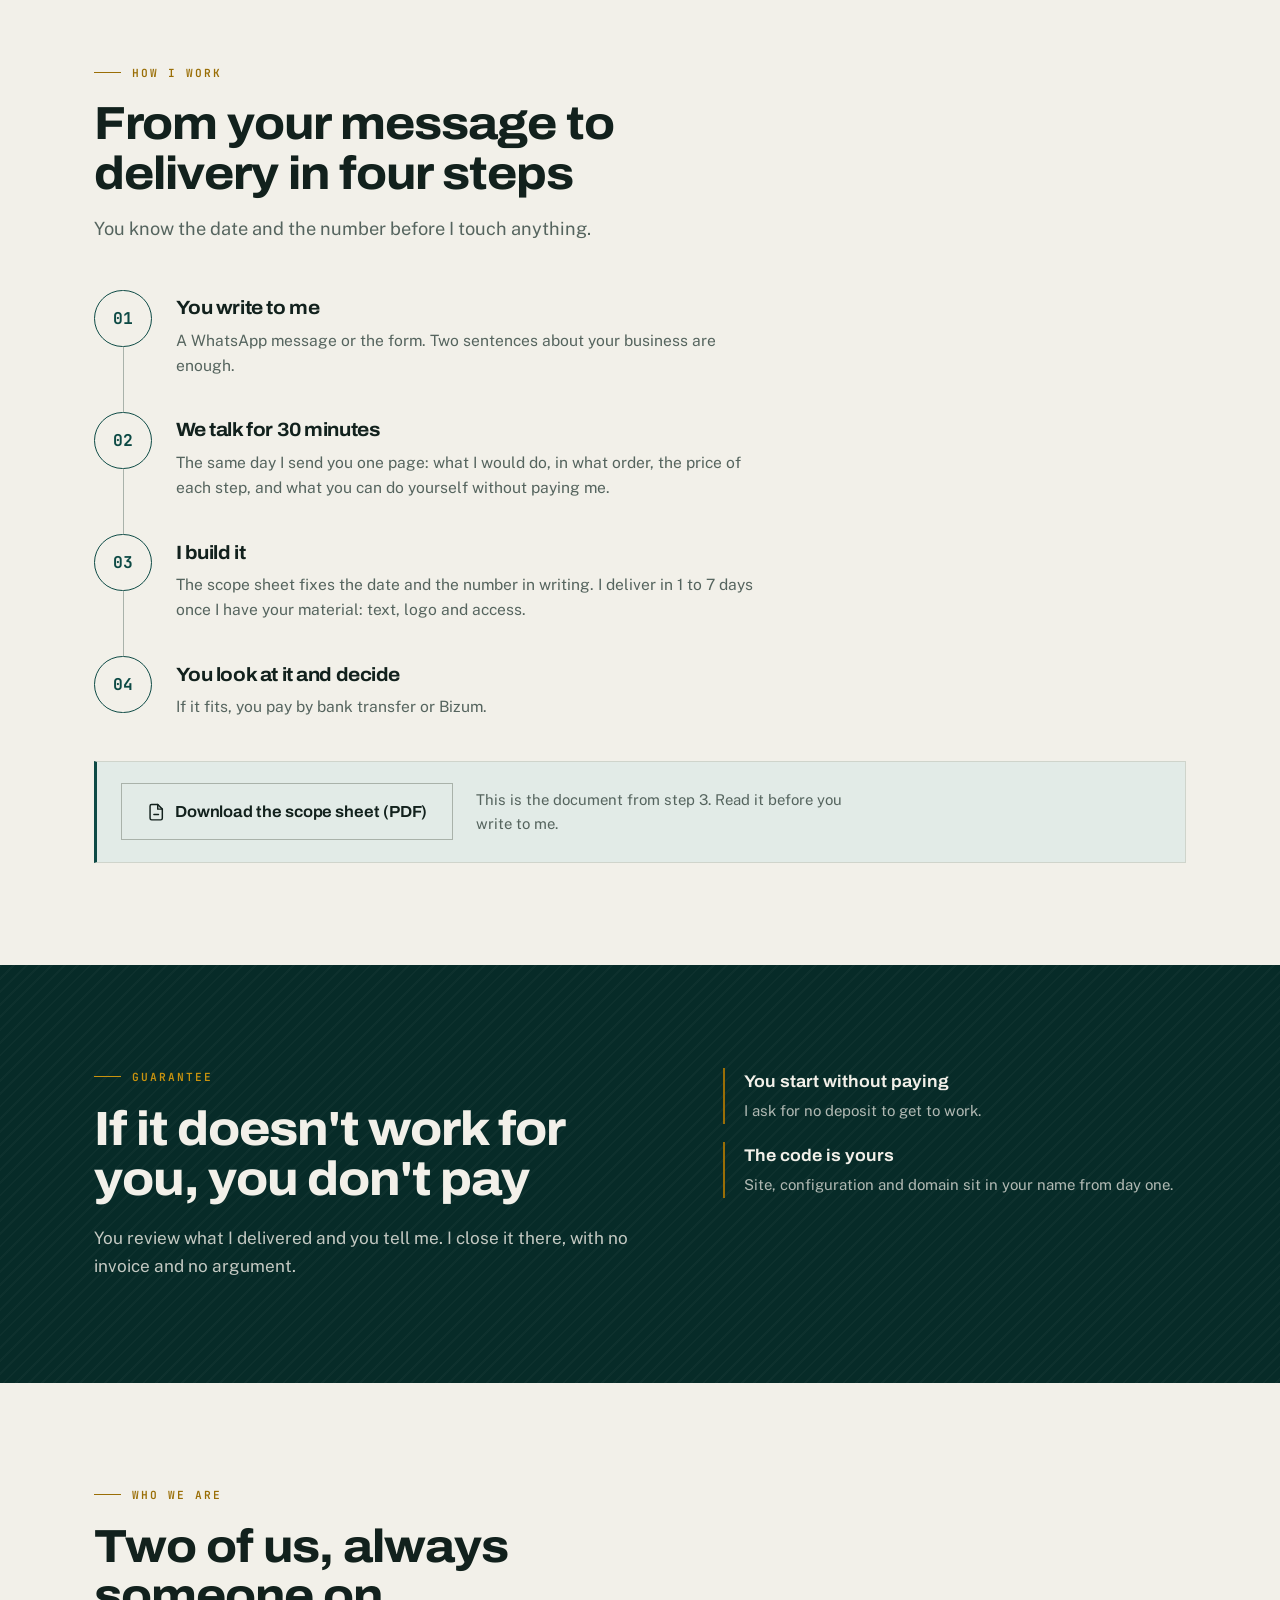
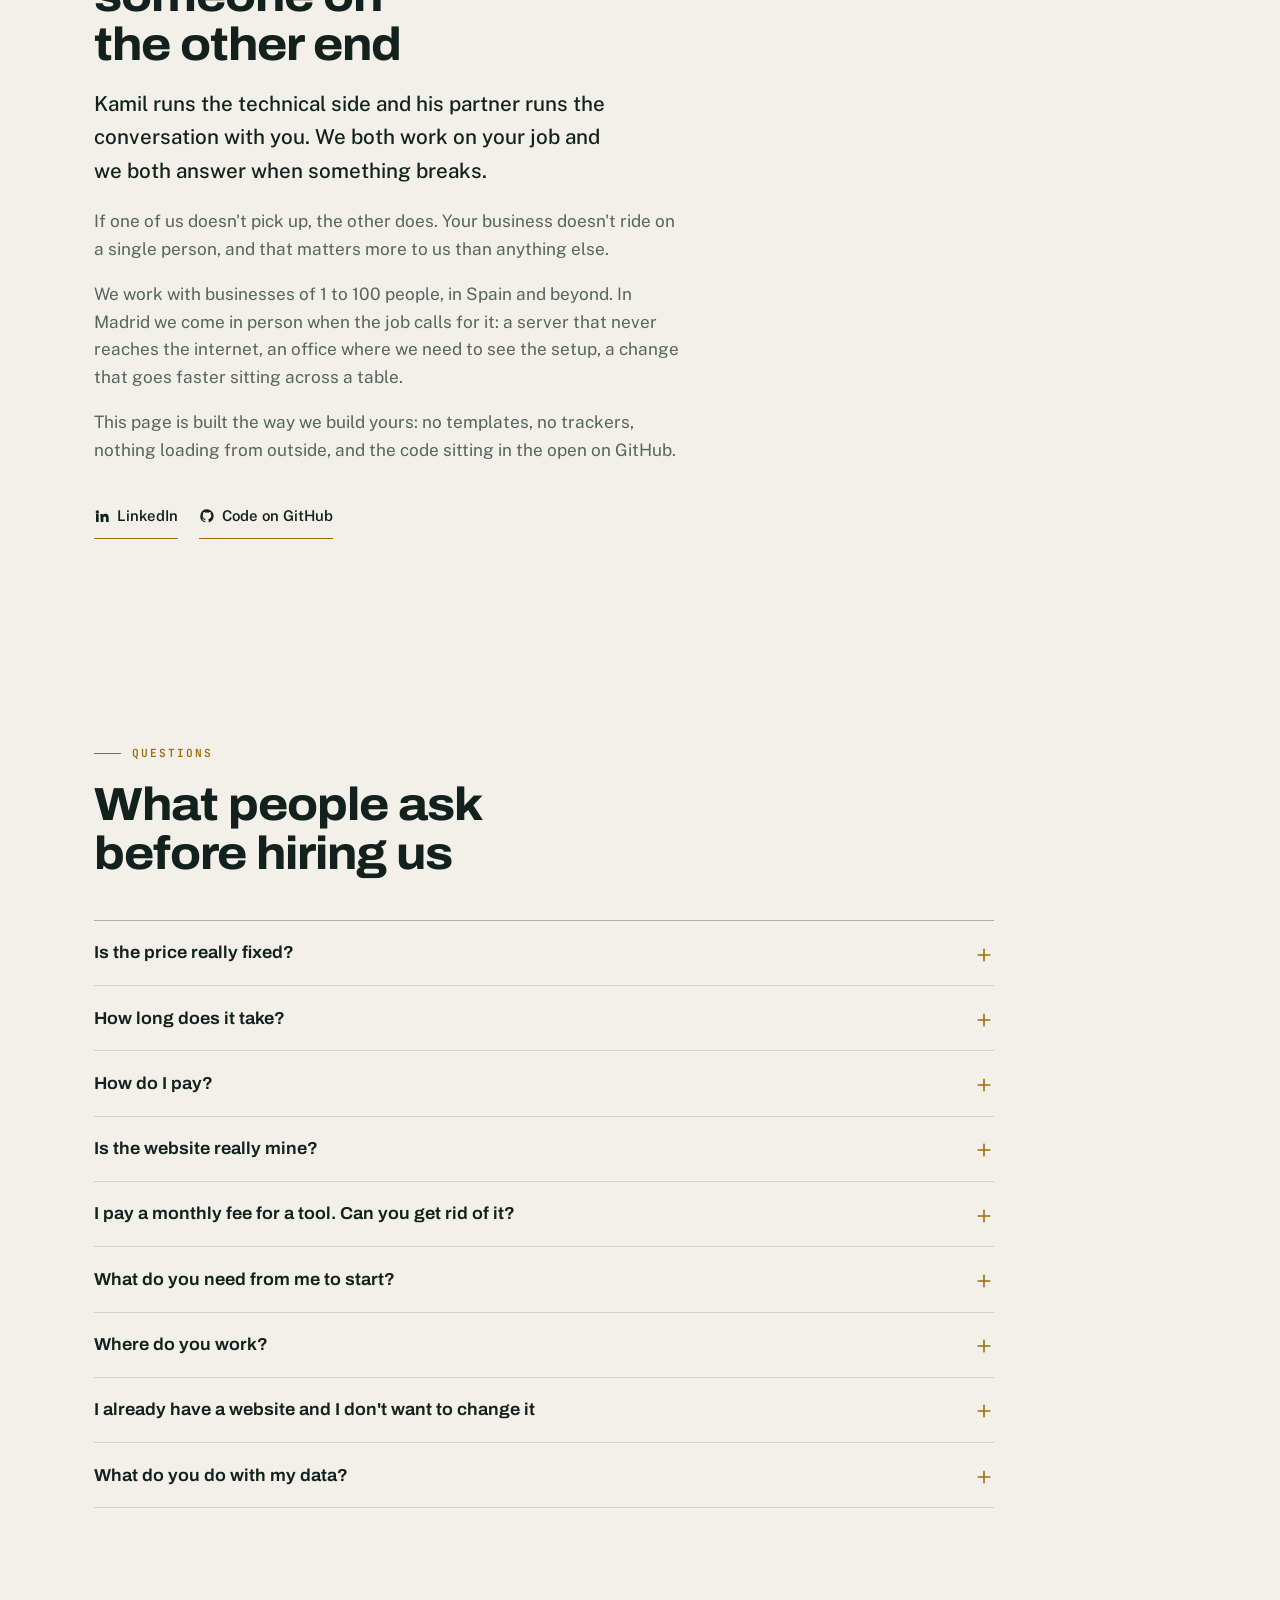
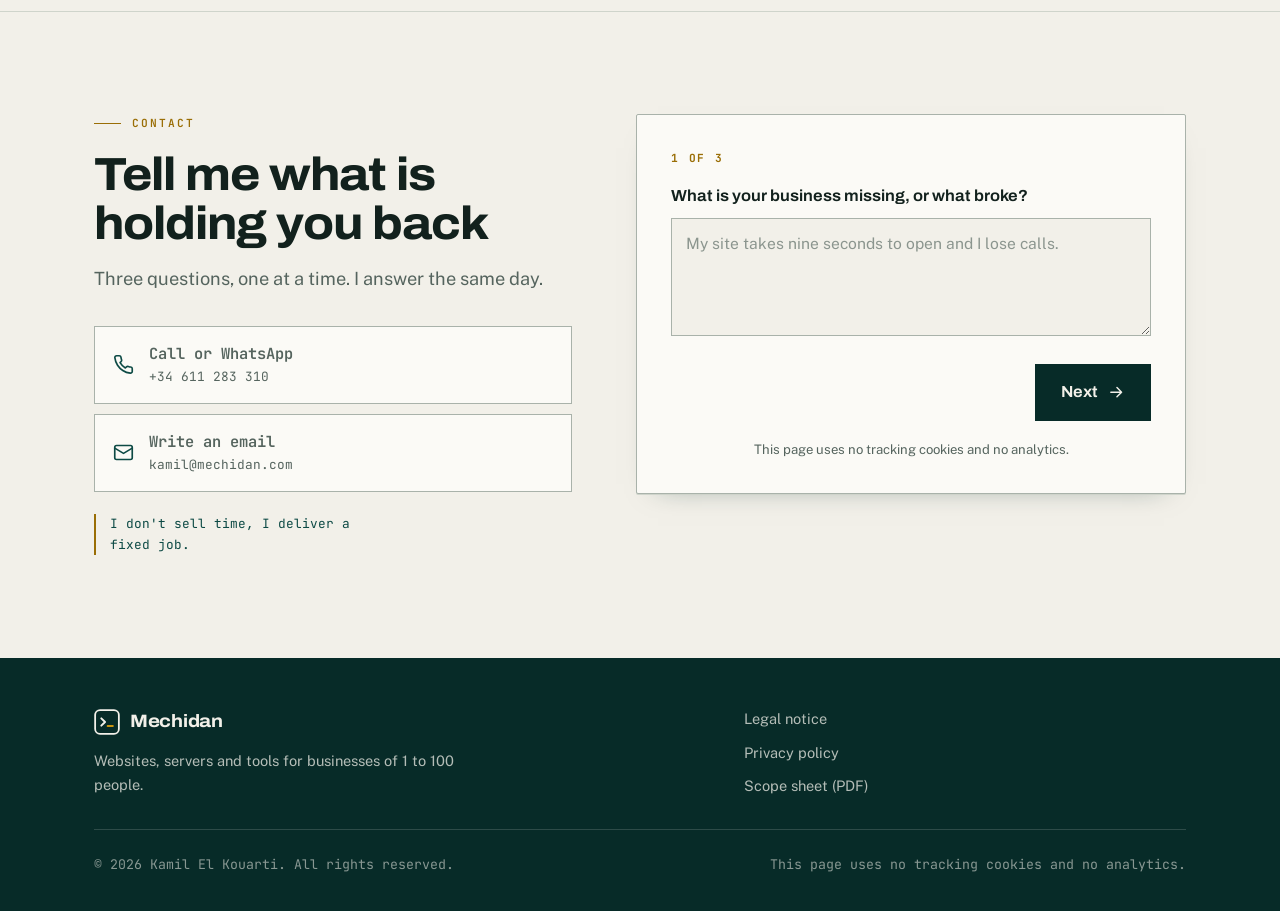
==== commit d049020a: "page" ====
--- a/en/index.html
+++ b/en/index.html
@@ -112,12 +112,18 @@
   <div class="shell">
     <p class="eyebrow">Work</p>
     <h2 class="h-sec">Jobs delivered</h2>
-    <ul class="jobs"><li class="job reveal" style="--i:0">
-      <span class="job__client">Sección 9 Consultoría S.C.P., Barcelona</span>
-      <span class="job__line">Hybrid VPN concentrator and WAF.</span>
-    </li><li class="job reveal" style="--i:1">
-      <span class="job__client">Amazon production line</span>
-      <span class="job__line">200 Linux stations on the floor, administered and monitored.</span>
+    <ul class="jobs"><li class="reveal" style="--i:0"><details class="jobcase">
+      <summary>
+        <span class="job__client">Sección 9 Consultoría S.C.P., Barcelona</span><span class="job__line">VPN hub for 3 SMB networks: 40 concurrent connections, under 50 ms.</span>
+        <span class="jobcase__open"><span class="job__hint">See the numbers</span><svg class="qa__icon" viewBox="0 0 24 24" fill="none" stroke="currentColor" stroke-width="1.9" stroke-linecap="round" stroke-linejoin="round" aria-hidden="true" focusable="false"><path d="M12 5v14M5 12h14"/></svg></span>
+      </summary>
+      <div class="case__body">
+        <p class="case__ctx">Sección 9 needed to give encrypted remote access to its clients&#x27; networks without paying per-user licences. I built the full management panel, connected the networks, hardened the setup and left it running on their server.</p>
+        <ul class="case__stats"><li><b>40</b><span>simultaneous connections under 50 ms of latency, on a server with 1 vCPU and 1 GB of RAM</span></li><li><b>45 → 10</b><span>minutes per client onboarding, with automatic installers for Linux and Windows</span></li><li><b>3+</b><span>SMB networks linked together; where a corporate firewall blocks the tunnel, the connection falls back to port 443 and keeps working</span></li><li><b>512 MB</b><span>of RAM is all the panel needs: no database, file-based state and a single system service</span></li><li><b>0</b><span>data outside the client&#x27;s server: per-IP attempt blocking, Fail2ban and an audit log of every panel action</span></li></ul>
+        <a class="case__link" href="https://github.com/mkKouarti/oedon-vpn-panel" target="_blank" rel="noopener"><svg viewBox="0 0 24 24" fill="currentColor" stroke="none" stroke-width="1.9" stroke-linecap="round" stroke-linejoin="round" aria-hidden="true" focusable="false"><path d="M12 2a10 10 0 0 0-3.16 19.49c.5.09.68-.22.68-.48l-.01-1.7c-2.78.6-3.37-1.34-3.37-1.34-.45-1.16-1.1-1.47-1.1-1.47-.91-.62.07-.6.07-.6 1 .07 1.53 1.03 1.53 1.03.9 1.53 2.34 1.09 2.91.83.09-.65.35-1.09.63-1.34-2.22-.25-4.55-1.11-4.55-4.94 0-1.09.39-1.98 1.03-2.68-.1-.25-.45-1.27.1-2.65 0 0 .84-.27 2.75 1.02a9.5 9.5 0 0 1 5 0c1.91-1.3 2.75-1.02 2.75-1.02.55 1.38.2 2.4.1 2.65.64.7 1.03 1.6 1.03 2.68 0 3.84-2.34 4.68-4.57 4.93.36.31.68.92.68 1.85l-.01 2.75c0 .27.18.58.69.48A10 10 0 0 0 12 2Z"/></svg>Public code on GitHub</a>
+      </div>
+    </details></li><li class="job reveal" style="--i:1">
+      <span class="job__client">Logistics warehouse, Madrid</span><span class="job__line">200 Linux stations on the floor, administered and monitored.</span>
     </li></ul>
   </div>
 </section>
@@ -164,7 +170,7 @@
     <div>
       <p class="eyebrow">Who we are</p>
       <h2 class="h-sec">Two of us, always someone on the other end</h2>
-      <p class="about__lead">We&#x27;re Kamil and Jonas. We both talk to you, we both work on your job, and we both answer when something breaks.</p>
+      <p class="about__lead">Kamil runs the technical side and his partner runs the conversation with you. We both work on your job and we both answer when something breaks.</p>
       <div class="about__body"><p>If one of us doesn&#x27;t pick up, the other does. Your business doesn&#x27;t ride on a single person, and that matters more to us than anything else.</p><p>We work with businesses of 1 to 100 people, in Spain and beyond. In Madrid we come in person when the job calls for it: a server that never reaches the internet, an office where we need to see the setup, a change that goes faster sitting across a table.</p><p>This page is built the way we build yours: no templates, no trackers, nothing loading from outside, and the code sitting in the open on GitHub.</p></div>
       <div class="about__links">
         <a href="https://www.linkedin.com/in/elkouarti/" target="_blank" rel="noopener"><svg viewBox="0 0 24 24" fill="currentColor" stroke="none" stroke-width="1.9" stroke-linecap="round" stroke-linejoin="round" aria-hidden="true" focusable="false"><path d="M4.98 3.5A2.5 2.5 0 1 1 2.5 6 2.5 2.5 0 0 1 4.98 3.5ZM3 8.98h4V21H3ZM9.5 8.98h3.83v1.64h.05a4.2 4.2 0 0 1 3.78-2.08c4.04 0 4.79 2.66 4.79 6.12V21h-4v-5.45c0-1.3-.02-2.98-1.81-2.98-1.82 0-2.1 1.42-2.1 2.88V21h-4Z"/></svg>LinkedIn</a>
--- a/assets/css/style.css
+++ b/assets/css/style.css
@@ -719,3 +719,74 @@
   .masthead, .foot, .docket__actions, .form, .channels { display: none; }
   body { background: #fff; }
 }
+
+/* ==========================================================================
+   Work: a job with a case study becomes one collapsible row.
+   Closed, it looks exactly like any other .job line plus a hint and a plus
+   icon. Open, it shows two sentences of context, the outcome ledger and the
+   repo link. Reuses the FAQ icon rotation and the section's hairline rules.
+   ========================================================================== */
+.jobcase { border-bottom: 1px solid var(--rule); }
+.jobcase > summary {
+  display: grid;
+  grid-template-columns: minmax(0, .9fr) minmax(0, 1.1fr) auto;
+  gap: .4rem 2rem;
+  padding: 1.15rem 0;
+  align-items: baseline;
+  cursor: pointer;
+  list-style: none;
+  transition: color .15s var(--ease);
+}
+.jobcase > summary::-webkit-details-marker { display: none; }
+.jobcase > summary:hover .job__client { color: var(--petrol); }
+.jobcase__open {
+  display: inline-flex; align-items: center; gap: .55rem;
+  justify-self: end;
+}
+.job__hint {
+  font-family: var(--font-mono);
+  font-size: .7rem; font-weight: 600; letter-spacing: .09em; text-transform: uppercase;
+  color: var(--brass);
+  white-space: nowrap;
+}
+.jobcase .qa__icon { margin: 0; align-self: center; }
+.jobcase[open] .qa__icon { transform: rotate(45deg); }
+.jobcase[open] > summary { border-bottom: 1px dashed var(--rule); }
+
+@media (max-width: 640px) {
+  .jobcase > summary { grid-template-columns: minmax(0, 1fr) auto; }
+  .jobcase > summary .job__line { grid-column: 1; }
+  .jobcase > summary .jobcase__open { grid-row: 1; grid-column: 2; }
+  .job__hint { display: none; }
+}
+
+.case__body { padding: 1.2rem 0 1.5rem; }
+.case__ctx { color: var(--slate); font-size: .95rem; max-width: 62ch; margin: 0 0 1.15rem; }
+.case__stats {
+  display: grid;
+  border-top: 1px solid var(--rule-strong);
+  max-width: 720px;
+}
+.case__stats li {
+  display: flex; gap: 1.1rem; align-items: baseline;
+  padding: .72rem 0;
+  border-bottom: 1px solid var(--rule);
+  font-size: .93rem; line-height: 1.5;
+}
+.case__stats b {
+  font-family: var(--font-mono);
+  font-size: 1.18rem; font-weight: 700; color: var(--petrol);
+  flex: none; min-width: 6.6ch;
+  font-variant-numeric: tabular-nums;
+  white-space: nowrap;
+}
+.case__stats span { color: var(--slate); }
+.case__link {
+  display: inline-flex; align-items: center; gap: .45rem;
+  margin-top: 1.25rem; min-height: 44px;
+  font-size: .93rem; font-weight: 560;
+  text-decoration: none;
+  border-bottom: 1.5px solid var(--brass); padding-bottom: 2px;
+}
+.case__link:hover { color: var(--petrol); }
+.case__link svg { width: 16px; height: 16px; }
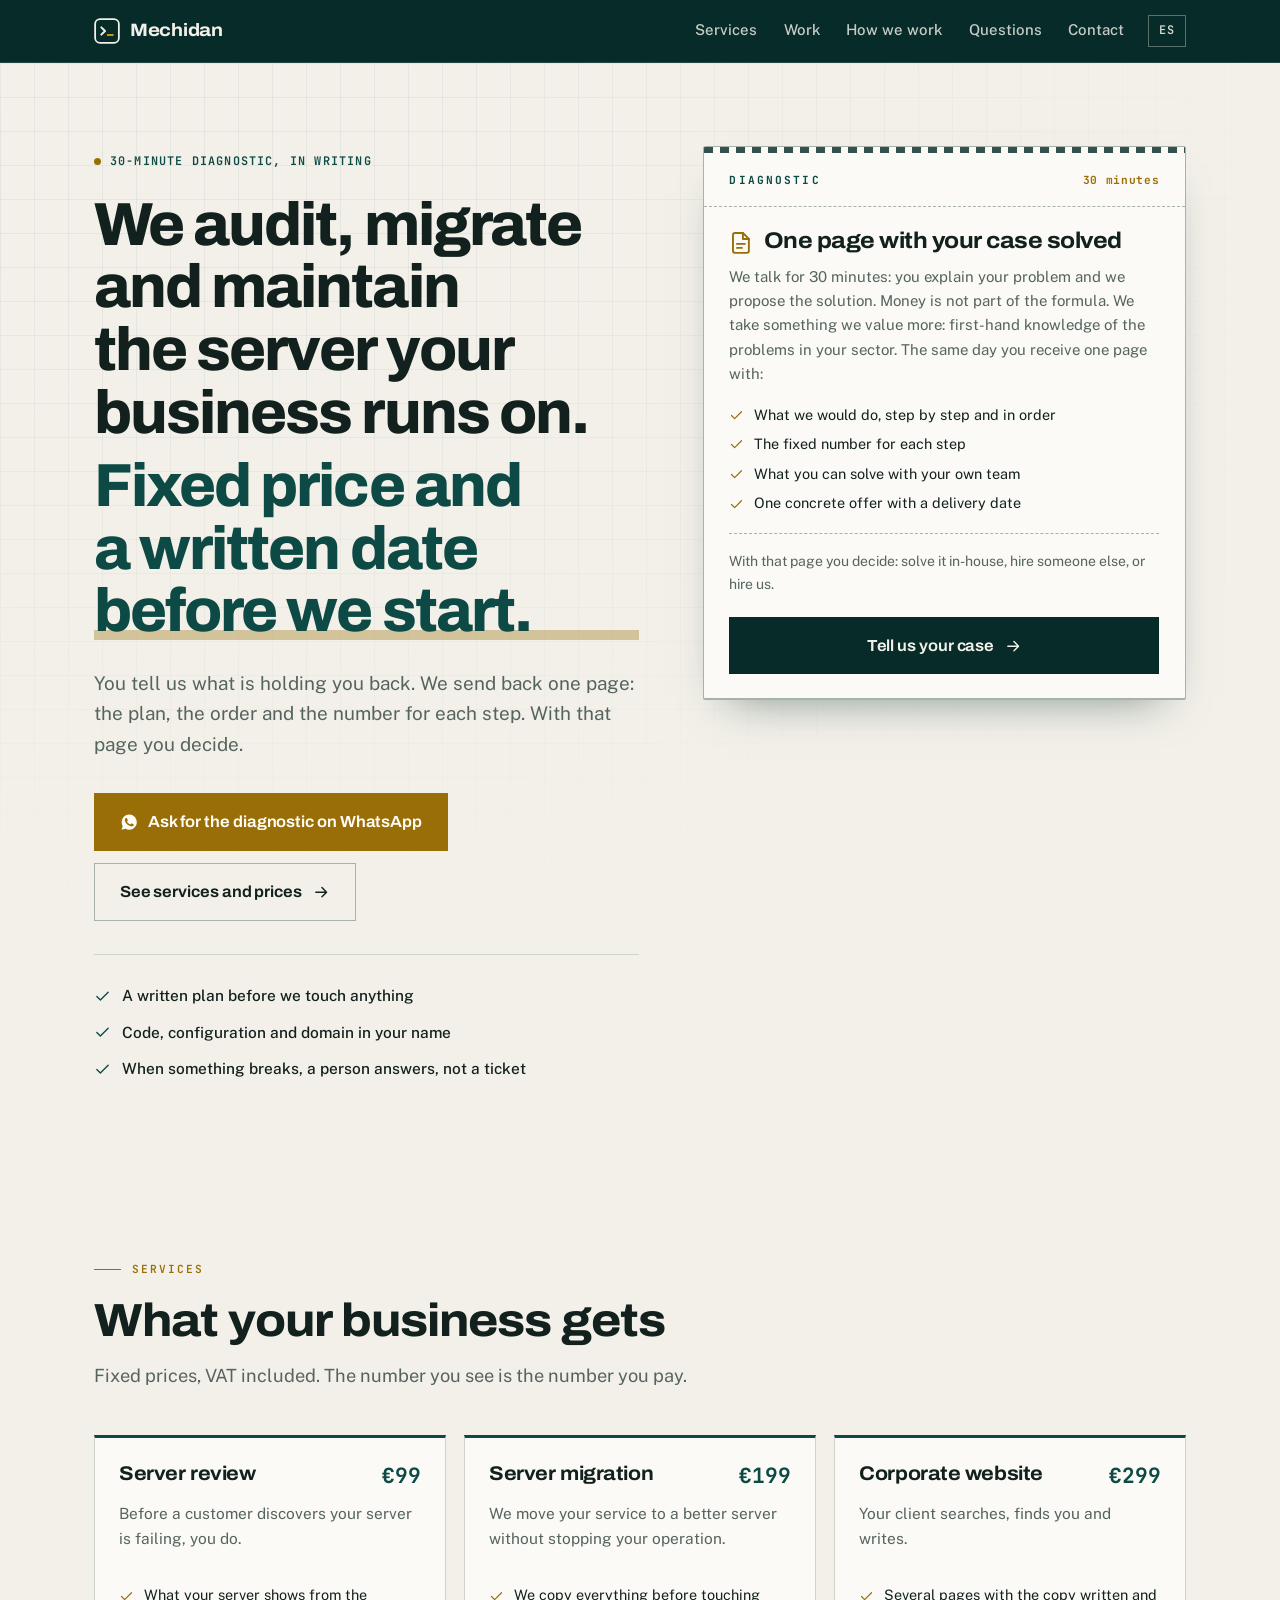
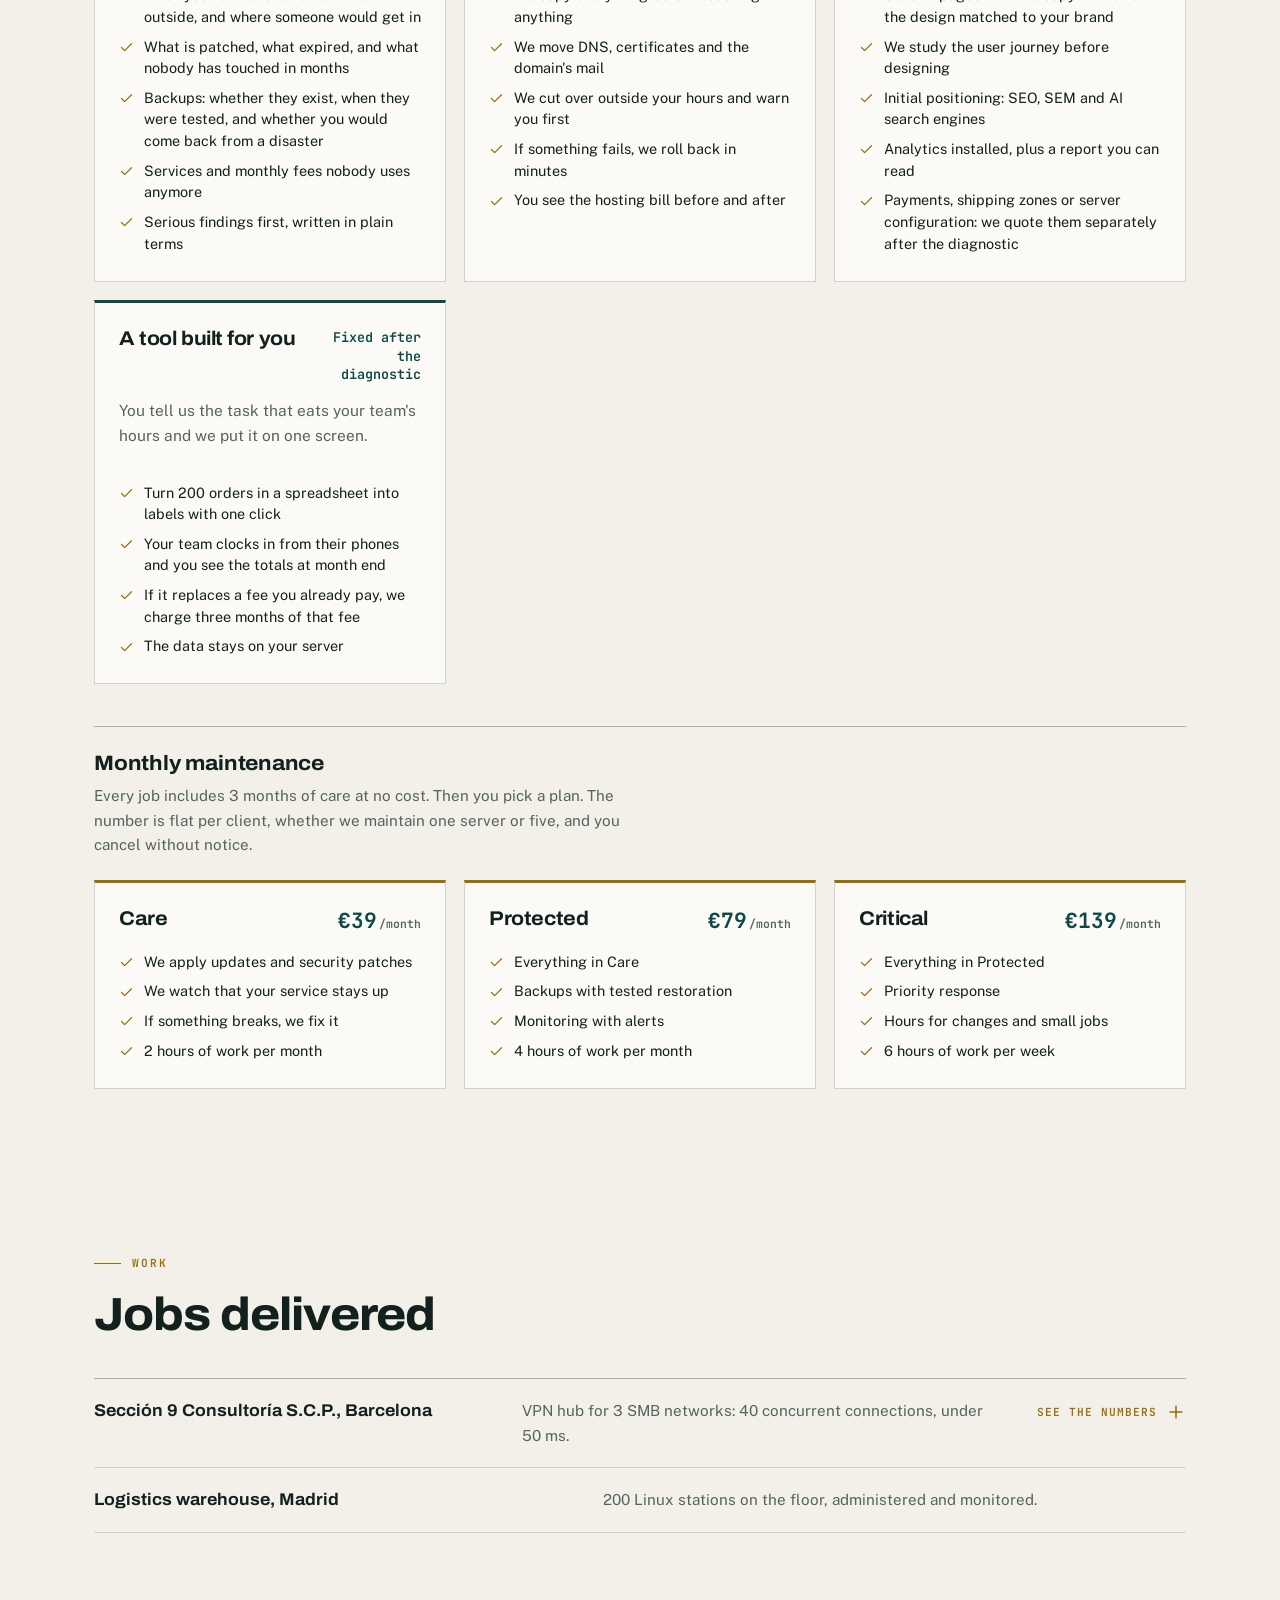
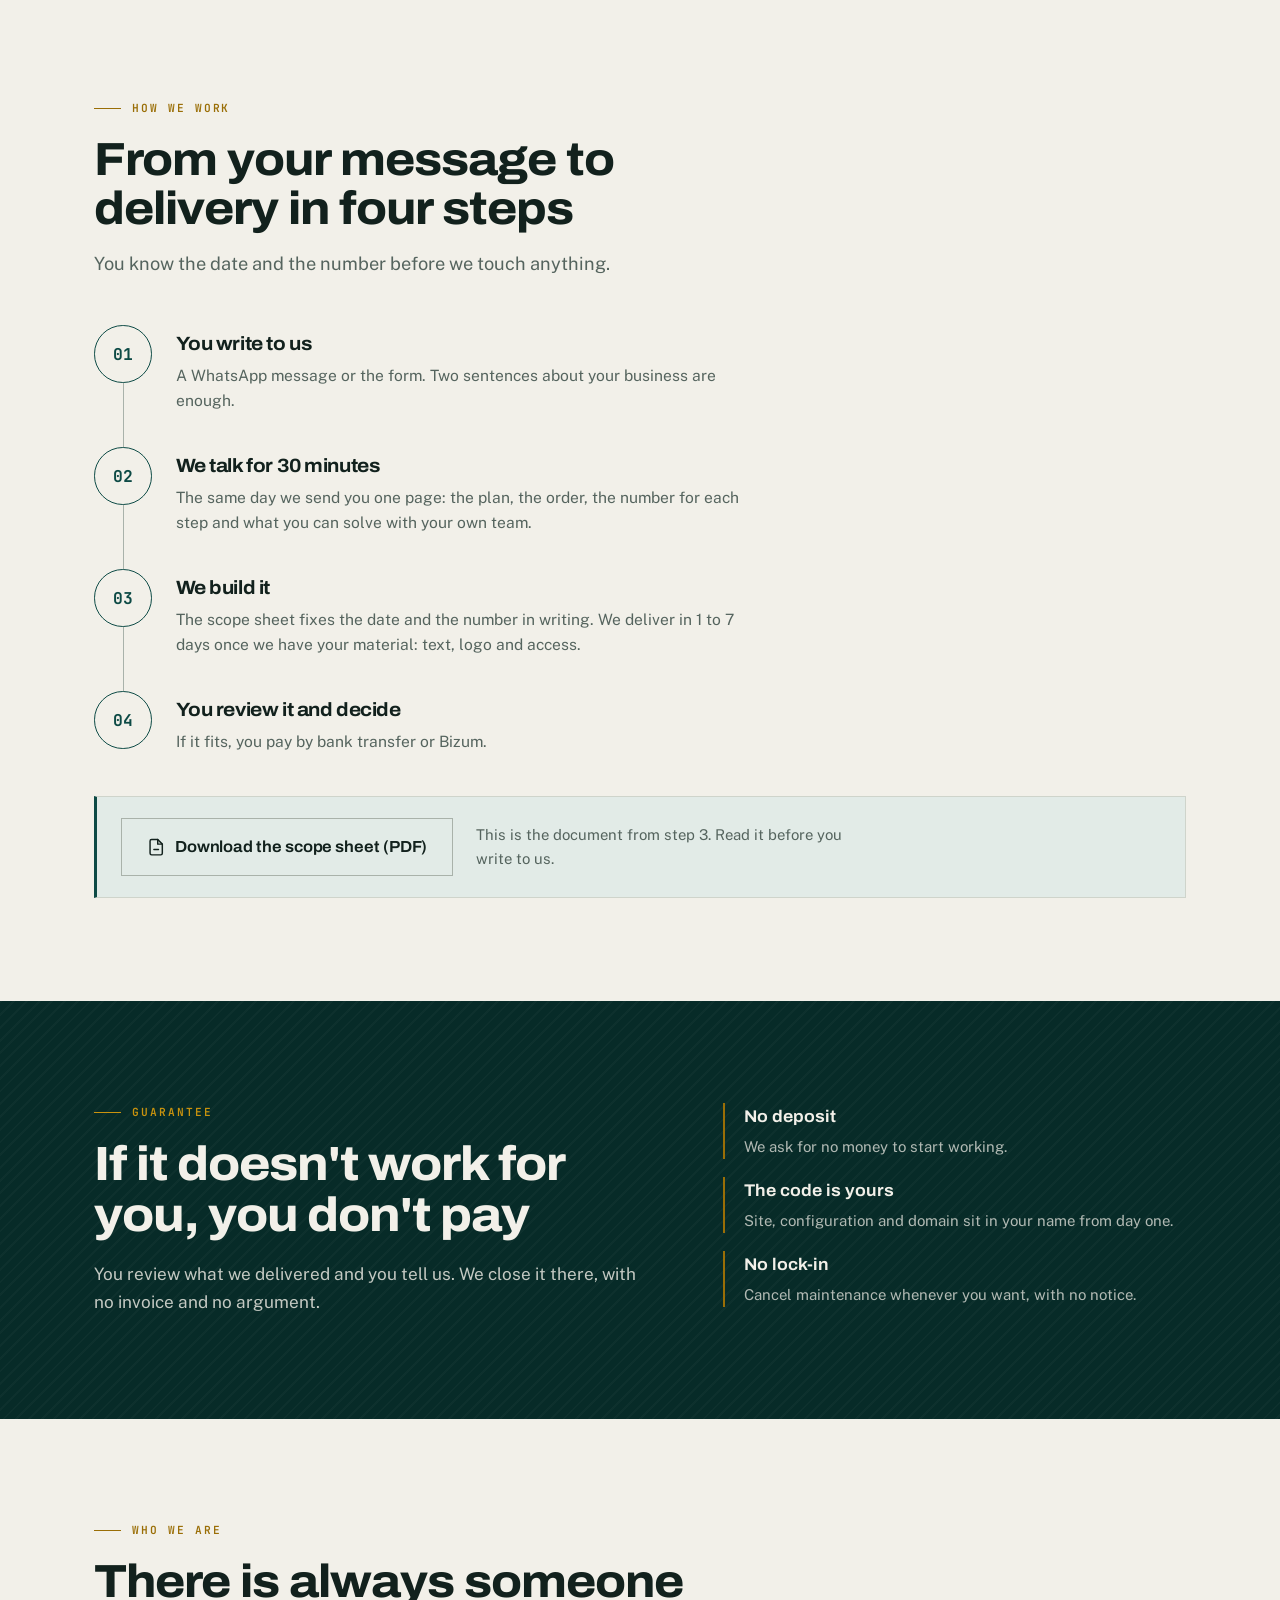
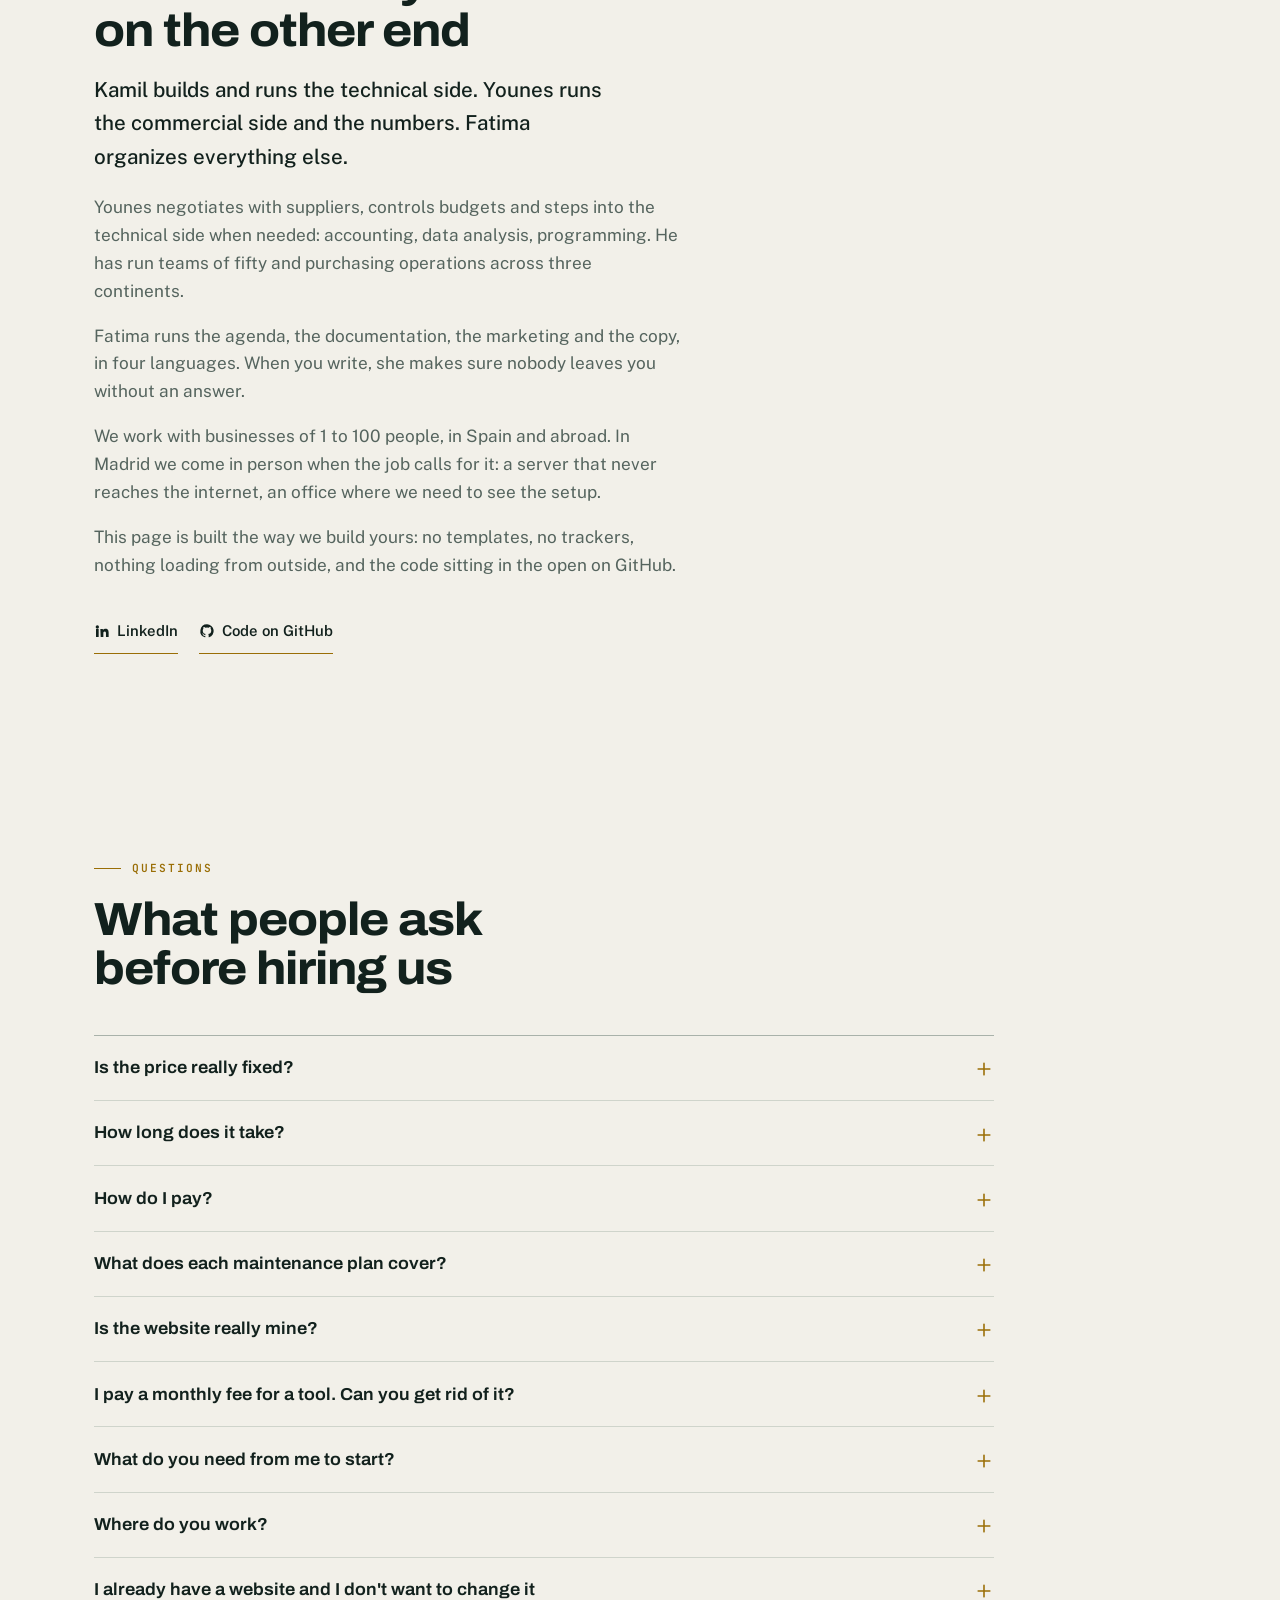
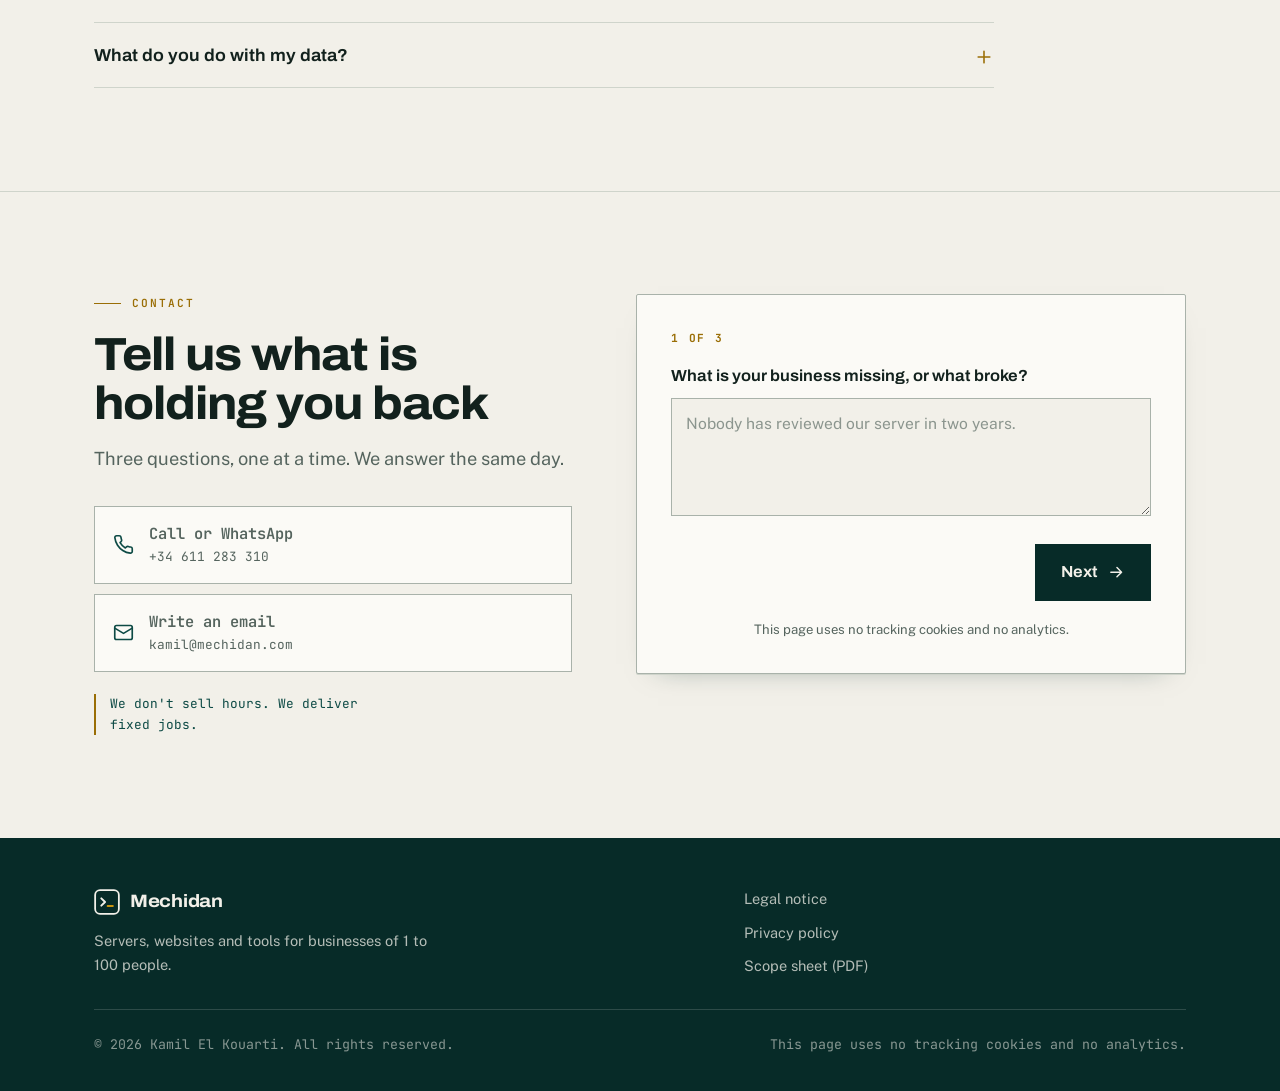
==== commit e8ac1991: "page" ====
--- a/en/index.html
+++ b/en/index.html
@@ -3,8 +3,8 @@
 <head>
   <meta charset="utf-8">
   <meta name="viewport" content="width=device-width, initial-scale=1">
-  <title>Websites, servers and tools for your business | Mechidan</title>
-  <meta name="description" content="Your business gets the website, server or tool it is missing, within a week. Free 30-minute diagnostic, in writing. Fixed price before work starts.">
+  <title>Servers, websites and tools for your business | Mechidan</title>
+  <meta name="description" content="We audit, migrate and maintain the infrastructure your business runs on. 30-minute diagnostic in writing and a fixed price before work starts.">
   <link rel="canonical" href="https://mechidan.com/en/">
   <link rel="alternate" hreflang="es" href="https://mechidan.com/">
   <link rel="alternate" hreflang="en" href="https://mechidan.com/en/">
@@ -13,35 +13,35 @@
   <meta name="author" content="Kamil El Kouarti">
   <meta name="theme-color" content="#072B28">
   <meta property="og:type" content="website">
-  <meta property="og:title" content="Websites, servers and tools for your business | Mechidan">
-  <meta property="og:description" content="Your business gets the website, server or tool it is missing, within a week. Free 30-minute diagnostic, in writing. Fixed price before work starts.">
+  <meta property="og:title" content="Servers, websites and tools for your business | Mechidan">
+  <meta property="og:description" content="We audit, migrate and maintain the infrastructure your business runs on. 30-minute diagnostic in writing and a fixed price before work starts.">
   <meta property="og:url" content="https://mechidan.com/en/">
   <meta property="og:site_name" content="Mechidan">
   <meta property="og:locale" content="en">
   <meta property="og:image" content="https://mechidan.com/assets/img/og.png">
   <meta property="og:image:width" content="1200">
   <meta property="og:image:height" content="630">
-  <meta property="og:image:alt" content="Mechidan: websites, servers and tools for your business.">
+  <meta property="og:image:alt" content="Mechidan: servers, websites and tools for your business.">
   <meta name="twitter:card" content="summary_large_image">
   <link rel="icon" href="/assets/img/favicon.svg" type="image/svg+xml">
   <link rel="apple-touch-icon" href="/assets/img/icon-180.png">
   <link rel="manifest" href="/site.webmanifest">
-  <meta name="keywords" content="business website, booking website, server move, server security review, custom internal tool, website maintenance">
+  <meta name="keywords" content="server maintenance, server migration, server security audit, corporate website, custom internal tool, SMB technical support">
   <link rel="preload" href="/assets/fonts/archivo-var.woff2" as="font" type="font/woff2" crossorigin>
   <link rel="preload" href="/assets/fonts/publicsans-var.woff2" as="font" type="font/woff2" crossorigin>
   <link rel="preload" href="/assets/fonts/jetbrainsmono-var.woff2" as="font" type="font/woff2" crossorigin>
   <link rel="stylesheet" href="/assets/css/style.css">
-  <script type="application/ld+json">{"@context":"https://schema.org","@type":"ProfessionalService","@id":"https://mechidan.com/#business","name":"Mechidan","url":"https://mechidan.com/en/","description":"Your business gets the website, server or tool it is missing, within a week. Free 30-minute diagnostic, in writing. Fixed price before work starts.","email":"kamil@mechidan.com","founder":{"@type":"Person","name":"Kamil El Kouarti"},"areaServed":[{"@type":"Country","name":"Spain"},{"@type":"Place","name":"Worldwide"}],"availableLanguage":["es","en"],"priceRange":"€€","address":{"@type":"PostalAddress","addressCountry":"ES","addressLocality":"Madrid"},"sameAs":["https://www.linkedin.com/in/elkouarti/","https://github.com/mkkouarti"],"makesOffer":[{"@type":"Offer","name":"Server review","description":"Before a customer discovers your server is broken, you do.","priceCurrency":"EUR","availability":"https://schema.org/InStock","url":"https://mechidan.com/en/#services","price":"99","priceSpecification":{"@type":"PriceSpecification","price":"99","priceCurrency":"EUR","valueAddedTaxIncluded":true}},{"@type":"Offer","name":"Server move","description":"Your site changes address on a Tuesday at three in the morning and your customers never notice.","priceCurrency":"EUR","availability":"https://schema.org/InStock","url":"https://mechidan.com/en/#services","price":"199","priceSpecification":{"@type":"PriceSpecification","price":"199","priceCurrency":"EUR","valueAddedTaxIncluded":true}},{"@type":"Offer","name":"New website","description":"Someone searches for what you sell, finds you and calls.","priceCurrency":"EUR","availability":"https://schema.org/InStock","url":"https://mechidan.com/en/#services","price":"299","priceSpecification":{"@type":"PriceSpecification","price":"299","priceCurrency":"EUR","valueAddedTaxIncluded":true}},{"@type":"Offer","name":"Website with bookings or orders","description":"Your customer books at eleven at night and you see it in the morning from your phone.","priceCurrency":"EUR","availability":"https://schema.org/InStock","url":"https://mechidan.com/en/#services","price":"449","priceSpecification":{"@type":"PriceSpecification","price":"449","priceCurrency":"EUR","valueAddedTaxIncluded":true}},{"@type":"Offer","name":"A tool built for you","description":"Tell me the task that eats your morning and I put it on one screen.","priceCurrency":"EUR","availability":"https://schema.org/InStock","url":"https://mechidan.com/en/#services"}],"knowsAbout":["Linux server administration","Website development","Server migration","Infrastructure security audit","Self-hosted software","Booking systems","Nginx"],"telephone":"+34611283310"}</script>
+  <script type="application/ld+json">{"@context":"https://schema.org","@type":"ProfessionalService","@id":"https://mechidan.com/#business","name":"Mechidan","url":"https://mechidan.com/en/","description":"We audit, migrate and maintain the infrastructure your business runs on. 30-minute diagnostic in writing and a fixed price before work starts.","email":"kamil@mechidan.com","founder":{"@type":"Person","name":"Kamil El Kouarti"},"areaServed":[{"@type":"Country","name":"Spain"},{"@type":"Place","name":"Worldwide"}],"availableLanguage":["es","en"],"priceRange":"€€","address":{"@type":"PostalAddress","addressCountry":"ES","addressLocality":"Madrid"},"sameAs":["https://www.linkedin.com/in/elkouarti/","https://github.com/mkkouarti"],"makesOffer":[{"@type":"Offer","name":"Server review","description":"Before a customer discovers your server is failing, you do.","priceCurrency":"EUR","availability":"https://schema.org/InStock","url":"https://mechidan.com/en/#services","price":"99","priceSpecification":{"@type":"PriceSpecification","price":"99","priceCurrency":"EUR","valueAddedTaxIncluded":true}},{"@type":"Offer","name":"Server migration","description":"We move your service to a better server without stopping your operation.","priceCurrency":"EUR","availability":"https://schema.org/InStock","url":"https://mechidan.com/en/#services","price":"199","priceSpecification":{"@type":"PriceSpecification","price":"199","priceCurrency":"EUR","valueAddedTaxIncluded":true}},{"@type":"Offer","name":"Corporate website","description":"Your client searches, finds you and writes.","priceCurrency":"EUR","availability":"https://schema.org/InStock","url":"https://mechidan.com/en/#services","price":"299","priceSpecification":{"@type":"PriceSpecification","price":"299","priceCurrency":"EUR","valueAddedTaxIncluded":true}},{"@type":"Offer","name":"A tool built for you","description":"You tell us the task that eats your team's hours and we put it on one screen.","priceCurrency":"EUR","availability":"https://schema.org/InStock","url":"https://mechidan.com/en/#services"},{"@type":"Offer","name":"Care","description":"We apply updates and security patches; We watch that your service stays up; If something breaks, we fix it; 2 hours of work per month","priceCurrency":"EUR","availability":"https://schema.org/InStock","url":"https://mechidan.com/en/#services","price":"39","priceSpecification":{"@type":"UnitPriceSpecification","price":"39","priceCurrency":"EUR","valueAddedTaxIncluded":true,"unitCode":"MON"}},{"@type":"Offer","name":"Protected","description":"Everything in Care; Backups with tested restoration; Monitoring with alerts; 4 hours of work per month","priceCurrency":"EUR","availability":"https://schema.org/InStock","url":"https://mechidan.com/en/#services","price":"79","priceSpecification":{"@type":"UnitPriceSpecification","price":"79","priceCurrency":"EUR","valueAddedTaxIncluded":true,"unitCode":"MON"}},{"@type":"Offer","name":"Critical","description":"Everything in Protected; Priority response; Hours for changes and small jobs; 6 hours of work per week","priceCurrency":"EUR","availability":"https://schema.org/InStock","url":"https://mechidan.com/en/#services","price":"139","priceSpecification":{"@type":"UnitPriceSpecification","price":"139","priceCurrency":"EUR","valueAddedTaxIncluded":true,"unitCode":"MON"}}],"knowsAbout":["Linux server administration","Server migration","Infrastructure security audit","Self-hosted software","Website development","Booking systems","Nginx"],"telephone":"+34611283310"}</script>
   <script type="application/ld+json">{"@context":"https://schema.org","@type":"WebSite","@id":"https://mechidan.com/#website","url":"https://mechidan.com/","name":"Mechidan","inLanguage":["en","es"],"publisher":{"@id":"https://mechidan.com/#business"}}</script>
-  <script type="application/ld+json">{"@context":"https://schema.org","@type":"FAQPage","@id":"https://mechidan.com/en/#faq","mainEntity":[{"@type":"Question","name":"Is the price really fixed?","acceptedAnswer":{"@type":"Answer","text":"Yes. The number on each service includes VAT and the whole job. If your case needs less, I take out what you won't use and the number drops. The final number goes in writing in the scope sheet."}},{"@type":"Question","name":"How long does it take?","acceptedAnswer":{"@type":"Answer","text":"One to seven days once I have your material: text, logo and access. A simple site lands in two. A move with mail and certificates runs to five or seven. The exact date goes in the scope sheet."}},{"@type":"Question","name":"How do I pay?","acceptedAnswer":{"@type":"Answer","text":"Outside this website, by bank transfer or Bizum, once you approve the work. I issue an invoice with full tax details. This page takes no payments and stores no banking data."}},{"@type":"Question","name":"Is the website really mine?","acceptedAnswer":{"@type":"Answer","text":"Yes. The domain registers in your name, the code gets handed to you and the hosting sits in your account. Tomorrow you can take everything without asking me."}},{"@type":"Question","name":"I pay a monthly fee for a tool. Can you get rid of it?","acceptedAnswer":{"@type":"Answer","text":"Sometimes. I check whether an equivalent exists that you can host yourself. If it does, I set it up and charge three months of that fee. If it doesn't, I say so and charge nothing. I stay away from invoicing and anything with a legal obligation attached."}},{"@type":"Question","name":"What do you need from me to start?","acceptedAnswer":{"@type":"Answer","text":"The text you want to show, your logo if you have one, and access to the domain if you already bought it. If you have none of that, I write a first draft and you correct it."}},{"@type":"Question","name":"Where do you work?","acceptedAnswer":{"@type":"Answer","text":"Remotely, with clients in Spain and abroad. In Madrid we come in person when the job needs it: a server that doesn't reach the internet, an office where we need to see the setup."}},{"@type":"Question","name":"I already have a website and I don't want to change it","acceptedAnswer":{"@type":"Answer","text":"Then look at the move or the review. I can shift what you have to a cheaper server, or tell you where it sits exposed, without touching the design."}},{"@type":"Question","name":"What do you do with my data?","acceptedAnswer":{"@type":"Answer","text":"I keep your name and your contact so I can reply, nothing else. I sell no data, run no advertising and set no tracking. The privacy policy spells it out."}}]}</script>
-  <script type="application/ld+json">{"@context":"https://schema.org","@type":"HowTo","name":"From your message to delivery in four steps","description":"You know the date and the number before I touch anything.","totalTime":"P7D","step":[{"@type":"HowToStep","position":1,"name":"You write to me","text":"A WhatsApp message or the form. Two sentences about your business are enough."},{"@type":"HowToStep","position":2,"name":"We talk for 30 minutes","text":"The same day I send you one page: what I would do, in what order, the price of each step, and what you can do yourself without paying me."},{"@type":"HowToStep","position":3,"name":"I build it","text":"The scope sheet fixes the date and the number in writing. I deliver in 1 to 7 days once I have your material: text, logo and access."},{"@type":"HowToStep","position":4,"name":"You look at it and decide","text":"If it fits, you pay by bank transfer or Bizum."}]}</script>
+  <script type="application/ld+json">{"@context":"https://schema.org","@type":"FAQPage","@id":"https://mechidan.com/en/#faq","mainEntity":[{"@type":"Question","name":"Is the price really fixed?","acceptedAnswer":{"@type":"Answer","text":"Yes. The number on each service includes VAT and the whole job. If your case needs less, we take out what you won't use and the number drops. The final number goes in writing in the scope sheet."}},{"@type":"Question","name":"How long does it take?","acceptedAnswer":{"@type":"Answer","text":"One to seven days once we have your material: text, logo and access. A simple site lands in two. A migration with mail and certificates runs to five or seven. The exact date goes in the scope sheet."}},{"@type":"Question","name":"How do I pay?","acceptedAnswer":{"@type":"Answer","text":"Outside this website, by bank transfer or Bizum, once you approve the work. We issue an invoice with full tax details. This page takes no payments and stores no banking data."}},{"@type":"Question","name":"What does each maintenance plan cover?","acceptedAnswer":{"@type":"Answer","text":"The number is flat per month per client, whether we maintain one server or five. Care applies patches, watches the service and fixes what breaks. Protected adds backups with tested restoration and alerts. Critical adds priority response and hours for small jobs."}},{"@type":"Question","name":"Is the website really mine?","acceptedAnswer":{"@type":"Answer","text":"Yes. The domain registers in your name, the code gets handed to you and the hosting sits in your account. Tomorrow you can take everything without asking us."}},{"@type":"Question","name":"I pay a monthly fee for a tool. Can you get rid of it?","acceptedAnswer":{"@type":"Answer","text":"Sometimes. We check whether an equivalent exists that you can host yourself. If it does, we set it up and charge three months of that fee. If it doesn't, we say so and charge nothing. We stay away from invoicing and anything with a legal obligation attached."}},{"@type":"Question","name":"What do you need from me to start?","acceptedAnswer":{"@type":"Answer","text":"The text you want to show, your logo if you have one, and access to the domain if you already bought it. If you have none of that, we write a first draft and you correct it."}},{"@type":"Question","name":"Where do you work?","acceptedAnswer":{"@type":"Answer","text":"Remotely, with clients in Spain and abroad. In Madrid we come in person when the job needs it: a server that doesn't reach the internet, an office where we need to see the setup."}},{"@type":"Question","name":"I already have a website and I don't want to change it","acceptedAnswer":{"@type":"Answer","text":"Then look at the migration or the review. We can shift what you have to a cheaper server, or tell you where it sits exposed, without touching the design."}},{"@type":"Question","name":"What do you do with my data?","acceptedAnswer":{"@type":"Answer","text":"We keep your name and your contact so we can reply, nothing else. We sell no data, run no advertising and set no tracking. The privacy policy spells it out."}}]}</script>
+  <script type="application/ld+json">{"@context":"https://schema.org","@type":"HowTo","name":"From your message to delivery in four steps","description":"You know the date and the number before we touch anything.","totalTime":"P7D","step":[{"@type":"HowToStep","position":1,"name":"You write to us","text":"A WhatsApp message or the form. Two sentences about your business are enough."},{"@type":"HowToStep","position":2,"name":"We talk for 30 minutes","text":"The same day we send you one page: the plan, the order, the number for each step and what you can solve with your own team."},{"@type":"HowToStep","position":3,"name":"We build it","text":"The scope sheet fixes the date and the number in writing. We deliver in 1 to 7 days once we have your material: text, logo and access."},{"@type":"HowToStep","position":4,"name":"You review it and decide","text":"If it fits, you pay by bank transfer or Bizum."}]}</script>
 </head>
 <body>
 <a class="skip" href="#main">Skip to content</a>
 <header class="masthead">
   <div class="shell masthead__in">
     <a class="brand" href="/en/"><svg class="brand__mark" viewBox="0 0 32 32" fill="none" aria-hidden="true" focusable="false"><rect x="1.4" y="1.4" width="29.2" height="29.2" rx="6" stroke="currentColor" stroke-width="2.2"/><path d="M9 11.5 13.6 16 9 20.5" stroke="currentColor" stroke-width="2.4" stroke-linecap="round" stroke-linejoin="round"/><path d="M16.8 21h6.4" stroke="#C9930E" stroke-width="2.4" stroke-linecap="round"/></svg><span>Mechidan</span></a>
-    <nav class="mainnav" id="mainnav" data-open="false" aria-label="Services"><a href="/en/#services">Services</a><a href="/en/#work">Work</a><a href="/en/#process">How I work</a><a href="/en/#faq">Questions</a><a href="/en/#contact">Contact</a></nav>
+    <nav class="mainnav" id="mainnav" data-open="false" aria-label="Services"><a href="/en/#services">Services</a><a href="/en/#work">Work</a><a href="/en/#process">How we work</a><a href="/en/#faq">Questions</a><a href="/en/#contact">Contact</a></nav>
     <a class="lang" href="/" data-lang-set="es" hreflang="es"
        aria-label="View this page in Spanish">ES</a>
     <button class="burger" id="burger" type="button" aria-expanded="false"
@@ -52,28 +52,28 @@
 <section class="hero" data-tone="paper">
   <div class="shell hero__grid">
     <div class="hero__copy">
-      <p class="hero__eyebrow"><span class="pulse"></span>30-minute diagnostic, free and in writing</p>
-      <h1>We stand up and maintain the server, the website or the tool your business runs on. <span class="accent">One week. Fixed price. Your customers don&#x27;t notice we moved anything.</span></h1>
-      <p class="hero__sub">You tell us what is holding you back. We send you one page: what we would do, in what order, the price of each step, and what you can do yourself without paying us. Then you decide.</p>
-      <div class="hero__cta"><a class="btn btn--brass" href="https://wa.me/34611283310?text=Hi%2C%20I%20run%20a%20business%20and%20I%20want%20the%2030-minute%20diagnostic." target="_blank" rel="noopener"><svg viewBox="0 0 24 24" fill="currentColor" stroke="none" stroke-width="1.9" stroke-linecap="round" stroke-linejoin="round" aria-hidden="true" focusable="false"><path d="M12.04 2A9.9 9.9 0 0 0 2.1 11.9a9.8 9.8 0 0 0 1.34 4.95L2 22l5.3-1.38a9.9 9.9 0 0 0 4.74 1.2h.01A9.9 9.9 0 0 0 22 11.92 9.9 9.9 0 0 0 12.04 2Zm5.8 14.05c-.25.69-1.44 1.32-1.98 1.37-.53.05-1.03.24-3.47-.72-2.92-1.15-4.77-4.14-4.91-4.33-.14-.2-1.17-1.56-1.17-2.97 0-1.42.74-2.11 1-2.4.26-.29.57-.36.76-.36l.55.01c.17 0 .41-.07.64.49l.88 2.13c.07.15.12.32.02.51-.1.2-.15.32-.3.49l-.44.51c-.14.15-.29.3-.13.6.17.28.75 1.23 1.6 2 1.11.98 2.04 1.28 2.33 1.43.29.15.46.12.63-.07l.9-1.05c.2-.24.38-.19.63-.1l1.8.85c.26.12.43.19.5.29.06.1.06.6-.19 1.29Z"/></svg>Ask for the diagnostic on WhatsApp</a><a class="btn btn--line" href="#services">See the prices<svg viewBox="0 0 24 24" fill="none" stroke="currentColor" stroke-width="1.9" stroke-linecap="round" stroke-linejoin="round" aria-hidden="true" focusable="false"><path d="M5 12h14M13 6l6 6-6 6"/></svg></a></div>
-      <ul class="trustrow"><li><svg viewBox="0 0 24 24" fill="none" stroke="currentColor" stroke-width="1.9" stroke-linecap="round" stroke-linejoin="round" aria-hidden="true" focusable="false"><path d="M20 6 9 17l-5-5"/></svg><span>A written plan before you spend a euro</span></li><li><svg viewBox="0 0 24 24" fill="none" stroke="currentColor" stroke-width="1.9" stroke-linecap="round" stroke-linejoin="round" aria-hidden="true" focusable="false"><path d="M20 6 9 17l-5-5"/></svg><span>The code and the server in your name</span></li><li><svg viewBox="0 0 24 24" fill="none" stroke="currentColor" stroke-width="1.9" stroke-linecap="round" stroke-linejoin="round" aria-hidden="true" focusable="false"><path d="M20 6 9 17l-5-5"/></svg><span>When something breaks, there is someone on the other end</span></li></ul>
+      <p class="hero__eyebrow"><span class="pulse"></span>30-minute diagnostic, in writing</p>
+      <h1>We audit, migrate and maintain the server your business runs on. <span class="accent">Fixed price and a written date before we start.</span></h1>
+      <p class="hero__sub">You tell us what is holding you back. We send back one page: the plan, the order and the number for each step. With that page you decide.</p>
+      <div class="hero__cta"><a class="btn btn--brass" href="https://wa.me/34611283310?text=Hi%2C%20I%20want%20the%2030-minute%20diagnostic%20for%20my%20business." target="_blank" rel="noopener"><svg viewBox="0 0 24 24" fill="currentColor" stroke="none" stroke-width="1.9" stroke-linecap="round" stroke-linejoin="round" aria-hidden="true" focusable="false"><path d="M12.04 2A9.9 9.9 0 0 0 2.1 11.9a9.8 9.8 0 0 0 1.34 4.95L2 22l5.3-1.38a9.9 9.9 0 0 0 4.74 1.2h.01A9.9 9.9 0 0 0 22 11.92 9.9 9.9 0 0 0 12.04 2Zm5.8 14.05c-.25.69-1.44 1.32-1.98 1.37-.53.05-1.03.24-3.47-.72-2.92-1.15-4.77-4.14-4.91-4.33-.14-.2-1.17-1.56-1.17-2.97 0-1.42.74-2.11 1-2.4.26-.29.57-.36.76-.36l.55.01c.17 0 .41-.07.64.49l.88 2.13c.07.15.12.32.02.51-.1.2-.15.32-.3.49l-.44.51c-.14.15-.29.3-.13.6.17.28.75 1.23 1.6 2 1.11.98 2.04 1.28 2.33 1.43.29.15.46.12.63-.07l.9-1.05c.2-.24.38-.19.63-.1l1.8.85c.26.12.43.19.5.29.06.1.06.6-.19 1.29Z"/></svg>Ask for the diagnostic on WhatsApp</a><a class="btn btn--line" href="#services">See services and prices<svg viewBox="0 0 24 24" fill="none" stroke="currentColor" stroke-width="1.9" stroke-linecap="round" stroke-linejoin="round" aria-hidden="true" focusable="false"><path d="M5 12h14M13 6l6 6-6 6"/></svg></a></div>
+      <ul class="trustrow"><li><svg viewBox="0 0 24 24" fill="none" stroke="currentColor" stroke-width="1.9" stroke-linecap="round" stroke-linejoin="round" aria-hidden="true" focusable="false"><path d="M20 6 9 17l-5-5"/></svg><span>A written plan before we touch anything</span></li><li><svg viewBox="0 0 24 24" fill="none" stroke="currentColor" stroke-width="1.9" stroke-linecap="round" stroke-linejoin="round" aria-hidden="true" focusable="false"><path d="M20 6 9 17l-5-5"/></svg><span>Code, configuration and domain in your name</span></li><li><svg viewBox="0 0 24 24" fill="none" stroke="currentColor" stroke-width="1.9" stroke-linecap="round" stroke-linejoin="round" aria-hidden="true" focusable="false"><path d="M20 6 9 17l-5-5"/></svg><span>When something breaks, a person answers, not a ticket</span></li></ul>
     </div>
 
     <aside class="docket" aria-labelledby="docket-title">
       <div class="docket__head">
         <span class="docket__label">Diagnostic</span>
-        <span class="docket__ref">30 minutes · free</span>
+        <span class="docket__ref">30 minutes</span>
       </div>
       <div class="docket__body">
         <h2 class="docket__title" id="docket-title"><svg class="docket__glyph" viewBox="0 0 24 24" fill="none" stroke="currentColor" stroke-width="1.9" stroke-linecap="round" stroke-linejoin="round" aria-hidden="true" focusable="false"><path d="M14 2H6a2 2 0 0 0-2 2v16a2 2 0 0 0 2 2h12a2 2 0 0 0 2-2V8Z"/><path d="M14 2v6h6M8 13h8M8 17h5"/></svg>One page with your case solved</h2>
-        <p class="docket__intro">We talk for 30 minutes. The same day I send you one page with:</p>
-
-        <ul class="svc__list"><li><svg viewBox="0 0 24 24" fill="none" stroke="currentColor" stroke-width="1.9" stroke-linecap="round" stroke-linejoin="round" aria-hidden="true" focusable="false"><path d="M20 6 9 17l-5-5"/></svg><span>What I would do, step by step and in order</span></li><li><svg viewBox="0 0 24 24" fill="none" stroke="currentColor" stroke-width="1.9" stroke-linecap="round" stroke-linejoin="round" aria-hidden="true" focusable="false"><path d="M20 6 9 17l-5-5"/></svg><span>The fixed price of each step</span></li><li><svg viewBox="0 0 24 24" fill="none" stroke="currentColor" stroke-width="1.9" stroke-linecap="round" stroke-linejoin="round" aria-hidden="true" focusable="false"><path d="M20 6 9 17l-5-5"/></svg><span>What you can do yourself, without paying me</span></li><li><svg viewBox="0 0 24 24" fill="none" stroke="currentColor" stroke-width="1.9" stroke-linecap="round" stroke-linejoin="round" aria-hidden="true" focusable="false"><path d="M20 6 9 17l-5-5"/></svg><span>One concrete offer, with a delivery date</span></li></ul>
-
-        <p class="ledger__note">With that page you decide: do it yourself, hire someone else, or hire me.</p>
+        <p class="docket__intro">We talk for 30 minutes: you explain your problem and we propose the solution. Money is not part of the formula. We take something we value more: first-hand knowledge of the problems in your sector. The same day you receive one page with:</p>
+
+        <ul class="svc__list"><li><svg viewBox="0 0 24 24" fill="none" stroke="currentColor" stroke-width="1.9" stroke-linecap="round" stroke-linejoin="round" aria-hidden="true" focusable="false"><path d="M20 6 9 17l-5-5"/></svg><span>What we would do, step by step and in order</span></li><li><svg viewBox="0 0 24 24" fill="none" stroke="currentColor" stroke-width="1.9" stroke-linecap="round" stroke-linejoin="round" aria-hidden="true" focusable="false"><path d="M20 6 9 17l-5-5"/></svg><span>The fixed number for each step</span></li><li><svg viewBox="0 0 24 24" fill="none" stroke="currentColor" stroke-width="1.9" stroke-linecap="round" stroke-linejoin="round" aria-hidden="true" focusable="false"><path d="M20 6 9 17l-5-5"/></svg><span>What you can solve with your own team</span></li><li><svg viewBox="0 0 24 24" fill="none" stroke="currentColor" stroke-width="1.9" stroke-linecap="round" stroke-linejoin="round" aria-hidden="true" focusable="false"><path d="M20 6 9 17l-5-5"/></svg><span>One concrete offer with a delivery date</span></li></ul>
+
+        <p class="ledger__note">With that page you decide: solve it in-house, hire someone else, or hire us.</p>
 
         <div class="docket__actions">
-          <a class="btn btn--ink btn--block" href="#contact">Tell me your case<svg viewBox="0 0 24 24" fill="none" stroke="currentColor" stroke-width="1.9" stroke-linecap="round" stroke-linejoin="round" aria-hidden="true" focusable="false"><path d="M5 12h14M13 6l6 6-6 6"/></svg></a>
+          <a class="btn btn--ink btn--block" href="#contact">Tell us your case<svg viewBox="0 0 24 24" fill="none" stroke="currentColor" stroke-width="1.9" stroke-linecap="round" stroke-linejoin="round" aria-hidden="true" focusable="false"><path d="M5 12h14M13 6l6 6-6 6"/></svg></a>
         </div>
       </div>
     </aside>
@@ -86,26 +86,32 @@
     <p class="sec-lede">Fixed prices, VAT included. The number you see is the number you pay.</p>
     <div class="svc-grid"><article class="svc reveal" style="--i:0">
       <div class="svc__top"><h3 class="svc__name">Server review</h3><div class="svc__price">€99</div></div>
-      <p class="svc__pitch">Before a customer discovers your server is broken, you do.</p>
-      <ul class="svc__list"><li><svg viewBox="0 0 24 24" fill="none" stroke="currentColor" stroke-width="1.9" stroke-linecap="round" stroke-linejoin="round" aria-hidden="true" focusable="false"><path d="M20 6 9 17l-5-5"/></svg><span>What your server looks like from the outside, and where someone would come in</span></li><li><svg viewBox="0 0 24 24" fill="none" stroke="currentColor" stroke-width="1.9" stroke-linecap="round" stroke-linejoin="round" aria-hidden="true" focusable="false"><path d="M20 6 9 17l-5-5"/></svg><span>What is patched, what is out of date, and what hasn&#x27;t been touched in months</span></li><li><svg viewBox="0 0 24 24" fill="none" stroke="currentColor" stroke-width="1.9" stroke-linecap="round" stroke-linejoin="round" aria-hidden="true" focusable="false"><path d="M20 6 9 17l-5-5"/></svg><span>Backups: whether they exist, when they were tested, and whether you&#x27;d come back from a fire</span></li><li><svg viewBox="0 0 24 24" fill="none" stroke="currentColor" stroke-width="1.9" stroke-linecap="round" stroke-linejoin="round" aria-hidden="true" focusable="false"><path d="M20 6 9 17l-5-5"/></svg><span>Services and monthly fees nobody uses anymore</span></li><li><svg viewBox="0 0 24 24" fill="none" stroke="currentColor" stroke-width="1.9" stroke-linecap="round" stroke-linejoin="round" aria-hidden="true" focusable="false"><path d="M20 6 9 17l-5-5"/></svg><span>Serious findings first, written in plain terms, not a wall of jargon</span></li></ul>
+      <p class="svc__pitch">Before a customer discovers your server is failing, you do.</p>
+      <ul class="svc__list"><li><svg viewBox="0 0 24 24" fill="none" stroke="currentColor" stroke-width="1.9" stroke-linecap="round" stroke-linejoin="round" aria-hidden="true" focusable="false"><path d="M20 6 9 17l-5-5"/></svg><span>What your server shows from the outside, and where someone would get in</span></li><li><svg viewBox="0 0 24 24" fill="none" stroke="currentColor" stroke-width="1.9" stroke-linecap="round" stroke-linejoin="round" aria-hidden="true" focusable="false"><path d="M20 6 9 17l-5-5"/></svg><span>What is patched, what expired, and what nobody has touched in months</span></li><li><svg viewBox="0 0 24 24" fill="none" stroke="currentColor" stroke-width="1.9" stroke-linecap="round" stroke-linejoin="round" aria-hidden="true" focusable="false"><path d="M20 6 9 17l-5-5"/></svg><span>Backups: whether they exist, when they were tested, and whether you would come back from a disaster</span></li><li><svg viewBox="0 0 24 24" fill="none" stroke="currentColor" stroke-width="1.9" stroke-linecap="round" stroke-linejoin="round" aria-hidden="true" focusable="false"><path d="M20 6 9 17l-5-5"/></svg><span>Services and monthly fees nobody uses anymore</span></li><li><svg viewBox="0 0 24 24" fill="none" stroke="currentColor" stroke-width="1.9" stroke-linecap="round" stroke-linejoin="round" aria-hidden="true" focusable="false"><path d="M20 6 9 17l-5-5"/></svg><span>Serious findings first, written in plain terms</span></li></ul>
     </article><article class="svc reveal" style="--i:1">
-      <div class="svc__top"><h3 class="svc__name">Server move</h3><div class="svc__price">€199</div></div>
-      <p class="svc__pitch">Your site changes address on a Tuesday at three in the morning and your customers never notice.</p>
-      <ul class="svc__list"><li><svg viewBox="0 0 24 24" fill="none" stroke="currentColor" stroke-width="1.9" stroke-linecap="round" stroke-linejoin="round" aria-hidden="true" focusable="false"><path d="M20 6 9 17l-5-5"/></svg><span>Full copy before anything gets touched</span></li><li><svg viewBox="0 0 24 24" fill="none" stroke="currentColor" stroke-width="1.9" stroke-linecap="round" stroke-linejoin="round" aria-hidden="true" focusable="false"><path d="M20 6 9 17l-5-5"/></svg><span>DNS, certificates and the mail hanging off the domain</span></li><li><svg viewBox="0 0 24 24" fill="none" stroke="currentColor" stroke-width="1.9" stroke-linecap="round" stroke-linejoin="round" aria-hidden="true" focusable="false"><path d="M20 6 9 17l-5-5"/></svg><span>The cutover happens outside your working times</span></li><li><svg viewBox="0 0 24 24" fill="none" stroke="currentColor" stroke-width="1.9" stroke-linecap="round" stroke-linejoin="round" aria-hidden="true" focusable="false"><path d="M20 6 9 17l-5-5"/></svg><span>If something fails, I roll back in minutes</span></li><li><svg viewBox="0 0 24 24" fill="none" stroke="currentColor" stroke-width="1.9" stroke-linecap="round" stroke-linejoin="round" aria-hidden="true" focusable="false"><path d="M20 6 9 17l-5-5"/></svg><span>You see the hosting bill before and after</span></li></ul>
+      <div class="svc__top"><h3 class="svc__name">Server migration</h3><div class="svc__price">€199</div></div>
+      <p class="svc__pitch">We move your service to a better server without stopping your operation.</p>
+      <ul class="svc__list"><li><svg viewBox="0 0 24 24" fill="none" stroke="currentColor" stroke-width="1.9" stroke-linecap="round" stroke-linejoin="round" aria-hidden="true" focusable="false"><path d="M20 6 9 17l-5-5"/></svg><span>We copy everything before touching anything</span></li><li><svg viewBox="0 0 24 24" fill="none" stroke="currentColor" stroke-width="1.9" stroke-linecap="round" stroke-linejoin="round" aria-hidden="true" focusable="false"><path d="M20 6 9 17l-5-5"/></svg><span>We move DNS, certificates and the domain&#x27;s mail</span></li><li><svg viewBox="0 0 24 24" fill="none" stroke="currentColor" stroke-width="1.9" stroke-linecap="round" stroke-linejoin="round" aria-hidden="true" focusable="false"><path d="M20 6 9 17l-5-5"/></svg><span>We cut over outside your hours and warn you first</span></li><li><svg viewBox="0 0 24 24" fill="none" stroke="currentColor" stroke-width="1.9" stroke-linecap="round" stroke-linejoin="round" aria-hidden="true" focusable="false"><path d="M20 6 9 17l-5-5"/></svg><span>If something fails, we roll back in minutes</span></li><li><svg viewBox="0 0 24 24" fill="none" stroke="currentColor" stroke-width="1.9" stroke-linecap="round" stroke-linejoin="round" aria-hidden="true" focusable="false"><path d="M20 6 9 17l-5-5"/></svg><span>You see the hosting bill before and after</span></li></ul>
     </article><article class="svc reveal" style="--i:2">
-      <div class="svc__top"><h3 class="svc__name">New website</h3><div class="svc__price">€299</div></div>
-      <p class="svc__pitch">Someone searches for what you sell, finds you and calls.</p>
-      <ul class="svc__list"><li><svg viewBox="0 0 24 24" fill="none" stroke="currentColor" stroke-width="1.9" stroke-linecap="round" stroke-linejoin="round" aria-hidden="true" focusable="false"><path d="M20 6 9 17l-5-5"/></svg><span>As many pages as the job needs, with the copy written</span></li><li><svg viewBox="0 0 24 24" fill="none" stroke="currentColor" stroke-width="1.9" stroke-linecap="round" stroke-linejoin="round" aria-hidden="true" focusable="false"><path d="M20 6 9 17l-5-5"/></svg><span>Opens in under two seconds on a phone</span></li><li><svg viewBox="0 0 24 24" fill="none" stroke="currentColor" stroke-width="1.9" stroke-linecap="round" stroke-linejoin="round" aria-hidden="true" focusable="false"><path d="M20 6 9 17l-5-5"/></svg><span>You show up when people search your trade and your area</span></li><li><svg viewBox="0 0 24 24" fill="none" stroke="currentColor" stroke-width="1.9" stroke-linecap="round" stroke-linejoin="round" aria-hidden="true" focusable="false"><path d="M20 6 9 17l-5-5"/></svg><span>The form reaches your inbox and your phone</span></li><li><svg viewBox="0 0 24 24" fill="none" stroke="currentColor" stroke-width="1.9" stroke-linecap="round" stroke-linejoin="round" aria-hidden="true" focusable="false"><path d="M20 6 9 17l-5-5"/></svg><span>Legal notice and privacy policy done</span></li></ul>
+      <div class="svc__top"><h3 class="svc__name">Corporate website</h3><div class="svc__price">€299</div></div>
+      <p class="svc__pitch">Your client searches, finds you and writes.</p>
+      <ul class="svc__list"><li><svg viewBox="0 0 24 24" fill="none" stroke="currentColor" stroke-width="1.9" stroke-linecap="round" stroke-linejoin="round" aria-hidden="true" focusable="false"><path d="M20 6 9 17l-5-5"/></svg><span>Several pages with the copy written and the design matched to your brand</span></li><li><svg viewBox="0 0 24 24" fill="none" stroke="currentColor" stroke-width="1.9" stroke-linecap="round" stroke-linejoin="round" aria-hidden="true" focusable="false"><path d="M20 6 9 17l-5-5"/></svg><span>We study the user journey before designing</span></li><li><svg viewBox="0 0 24 24" fill="none" stroke="currentColor" stroke-width="1.9" stroke-linecap="round" stroke-linejoin="round" aria-hidden="true" focusable="false"><path d="M20 6 9 17l-5-5"/></svg><span>Initial positioning: SEO, SEM and AI search engines</span></li><li><svg viewBox="0 0 24 24" fill="none" stroke="currentColor" stroke-width="1.9" stroke-linecap="round" stroke-linejoin="round" aria-hidden="true" focusable="false"><path d="M20 6 9 17l-5-5"/></svg><span>Analytics installed, plus a report you can read</span></li><li><svg viewBox="0 0 24 24" fill="none" stroke="currentColor" stroke-width="1.9" stroke-linecap="round" stroke-linejoin="round" aria-hidden="true" focusable="false"><path d="M20 6 9 17l-5-5"/></svg><span>Payments, shipping zones or server configuration: we quote them separately after the diagnostic</span></li></ul>
     </article><article class="svc reveal" style="--i:3">
-      <div class="svc__top"><h3 class="svc__name">Website with bookings or orders</h3><div class="svc__price">€449</div></div>
-      <p class="svc__pitch">Your customer books at eleven at night and you see it in the morning from your phone.</p>
-      <ul class="svc__list"><li><svg viewBox="0 0 24 24" fill="none" stroke="currentColor" stroke-width="1.9" stroke-linecap="round" stroke-linejoin="round" aria-hidden="true" focusable="false"><path d="M20 6 9 17l-5-5"/></svg><span>Calendar, bookings or orders, depending on what you sell</span></li><li><svg viewBox="0 0 24 24" fill="none" stroke="currentColor" stroke-width="1.9" stroke-linecap="round" stroke-linejoin="round" aria-hidden="true" focusable="false"><path d="M20 6 9 17l-5-5"/></svg><span>A panel where you change hours, prices and slots without calling me</span></li><li><svg viewBox="0 0 24 24" fill="none" stroke="currentColor" stroke-width="1.9" stroke-linecap="round" stroke-linejoin="round" aria-hidden="true" focusable="false"><path d="M20 6 9 17l-5-5"/></svg><span>Card and Bizum payments when the job needs them</span></li><li><svg viewBox="0 0 24 24" fill="none" stroke="currentColor" stroke-width="1.9" stroke-linecap="round" stroke-linejoin="round" aria-hidden="true" focusable="false"><path d="M20 6 9 17l-5-5"/></svg><span>Runs on a server I look after, or on yours if you prefer</span></li></ul>
-    </article><article class="svc reveal" style="--i:4">
       <div class="svc__top"><h3 class="svc__name">A tool built for you</h3><div class="svc__price is-text">Fixed after the diagnostic</div></div>
-      <p class="svc__pitch">Tell me the task that eats your morning and I put it on one screen.</p>
-      <ul class="svc__list"><li><svg viewBox="0 0 24 24" fill="none" stroke="currentColor" stroke-width="1.9" stroke-linecap="round" stroke-linejoin="round" aria-hidden="true" focusable="false"><path d="M20 6 9 17l-5-5"/></svg><span>Turn 200 orders in a spreadsheet into labels with one click</span></li><li><svg viewBox="0 0 24 24" fill="none" stroke="currentColor" stroke-width="1.9" stroke-linecap="round" stroke-linejoin="round" aria-hidden="true" focusable="false"><path d="M20 6 9 17l-5-5"/></svg><span>Your technicians clock in from their phones and you see the totals at month end</span></li><li><svg viewBox="0 0 24 24" fill="none" stroke="currentColor" stroke-width="1.9" stroke-linecap="round" stroke-linejoin="round" aria-hidden="true" focusable="false"><path d="M20 6 9 17l-5-5"/></svg><span>If it replaces a fee you already pay, I charge three months of that fee</span></li><li><svg viewBox="0 0 24 24" fill="none" stroke="currentColor" stroke-width="1.9" stroke-linecap="round" stroke-linejoin="round" aria-hidden="true" focusable="false"><path d="M20 6 9 17l-5-5"/></svg><span>The data stays on your server, not mine</span></li></ul>
+      <p class="svc__pitch">You tell us the task that eats your team&#x27;s hours and we put it on one screen.</p>
+      <ul class="svc__list"><li><svg viewBox="0 0 24 24" fill="none" stroke="currentColor" stroke-width="1.9" stroke-linecap="round" stroke-linejoin="round" aria-hidden="true" focusable="false"><path d="M20 6 9 17l-5-5"/></svg><span>Turn 200 orders in a spreadsheet into labels with one click</span></li><li><svg viewBox="0 0 24 24" fill="none" stroke="currentColor" stroke-width="1.9" stroke-linecap="round" stroke-linejoin="round" aria-hidden="true" focusable="false"><path d="M20 6 9 17l-5-5"/></svg><span>Your team clocks in from their phones and you see the totals at month end</span></li><li><svg viewBox="0 0 24 24" fill="none" stroke="currentColor" stroke-width="1.9" stroke-linecap="round" stroke-linejoin="round" aria-hidden="true" focusable="false"><path d="M20 6 9 17l-5-5"/></svg><span>If it replaces a fee you already pay, we charge three months of that fee</span></li><li><svg viewBox="0 0 24 24" fill="none" stroke="currentColor" stroke-width="1.9" stroke-linecap="round" stroke-linejoin="round" aria-hidden="true" focusable="false"><path d="M20 6 9 17l-5-5"/></svg><span>The data stays on your server</span></li></ul>
     </article></div>
-    <div class="care reveal"><b>Every job includes 3 months of care</b><p>If something acts up, you call and I fix it, no invoice. After that, if you want me to stay behind it, €29 a month, cancel whenever you want.</p></div>
+    <div class="tiers-head reveal"><h3 class="tiers__title">Monthly maintenance</h3><p class="tiers__lead">Every job includes 3 months of care at no cost. Then you pick a plan. The number is flat per client, whether we maintain one server or five, and you cancel without notice.</p></div>
+    <div class="svc-grid tiers"><article class="svc tier reveal" style="--i:0">
+      <div class="svc__top"><h3 class="svc__name">Care</h3><div class="svc__price">€39<span class="tier__per">/month</span></div></div>
+      <ul class="svc__list"><li><svg viewBox="0 0 24 24" fill="none" stroke="currentColor" stroke-width="1.9" stroke-linecap="round" stroke-linejoin="round" aria-hidden="true" focusable="false"><path d="M20 6 9 17l-5-5"/></svg><span>We apply updates and security patches</span></li><li><svg viewBox="0 0 24 24" fill="none" stroke="currentColor" stroke-width="1.9" stroke-linecap="round" stroke-linejoin="round" aria-hidden="true" focusable="false"><path d="M20 6 9 17l-5-5"/></svg><span>We watch that your service stays up</span></li><li><svg viewBox="0 0 24 24" fill="none" stroke="currentColor" stroke-width="1.9" stroke-linecap="round" stroke-linejoin="round" aria-hidden="true" focusable="false"><path d="M20 6 9 17l-5-5"/></svg><span>If something breaks, we fix it</span></li><li><svg viewBox="0 0 24 24" fill="none" stroke="currentColor" stroke-width="1.9" stroke-linecap="round" stroke-linejoin="round" aria-hidden="true" focusable="false"><path d="M20 6 9 17l-5-5"/></svg><span>2 hours of work per month</span></li></ul>
+    </article><article class="svc tier reveal" style="--i:1">
+      <div class="svc__top"><h3 class="svc__name">Protected</h3><div class="svc__price">€79<span class="tier__per">/month</span></div></div>
+      <ul class="svc__list"><li><svg viewBox="0 0 24 24" fill="none" stroke="currentColor" stroke-width="1.9" stroke-linecap="round" stroke-linejoin="round" aria-hidden="true" focusable="false"><path d="M20 6 9 17l-5-5"/></svg><span>Everything in Care</span></li><li><svg viewBox="0 0 24 24" fill="none" stroke="currentColor" stroke-width="1.9" stroke-linecap="round" stroke-linejoin="round" aria-hidden="true" focusable="false"><path d="M20 6 9 17l-5-5"/></svg><span>Backups with tested restoration</span></li><li><svg viewBox="0 0 24 24" fill="none" stroke="currentColor" stroke-width="1.9" stroke-linecap="round" stroke-linejoin="round" aria-hidden="true" focusable="false"><path d="M20 6 9 17l-5-5"/></svg><span>Monitoring with alerts</span></li><li><svg viewBox="0 0 24 24" fill="none" stroke="currentColor" stroke-width="1.9" stroke-linecap="round" stroke-linejoin="round" aria-hidden="true" focusable="false"><path d="M20 6 9 17l-5-5"/></svg><span>4 hours of work per month</span></li></ul>
+    </article><article class="svc tier reveal" style="--i:2">
+      <div class="svc__top"><h3 class="svc__name">Critical</h3><div class="svc__price">€139<span class="tier__per">/month</span></div></div>
+      <ul class="svc__list"><li><svg viewBox="0 0 24 24" fill="none" stroke="currentColor" stroke-width="1.9" stroke-linecap="round" stroke-linejoin="round" aria-hidden="true" focusable="false"><path d="M20 6 9 17l-5-5"/></svg><span>Everything in Protected</span></li><li><svg viewBox="0 0 24 24" fill="none" stroke="currentColor" stroke-width="1.9" stroke-linecap="round" stroke-linejoin="round" aria-hidden="true" focusable="false"><path d="M20 6 9 17l-5-5"/></svg><span>Priority response</span></li><li><svg viewBox="0 0 24 24" fill="none" stroke="currentColor" stroke-width="1.9" stroke-linecap="round" stroke-linejoin="round" aria-hidden="true" focusable="false"><path d="M20 6 9 17l-5-5"/></svg><span>Hours for changes and small jobs</span></li><li><svg viewBox="0 0 24 24" fill="none" stroke="currentColor" stroke-width="1.9" stroke-linecap="round" stroke-linejoin="round" aria-hidden="true" focusable="false"><path d="M20 6 9 17l-5-5"/></svg><span>6 hours of work per week</span></li></ul>
+    </article></div>
   </div>
 </section>
 <section class="band band--tight" id="work" data-tone="sunk">
@@ -118,7 +124,7 @@
         <span class="jobcase__open"><span class="job__hint">See the numbers</span><svg class="qa__icon" viewBox="0 0 24 24" fill="none" stroke="currentColor" stroke-width="1.9" stroke-linecap="round" stroke-linejoin="round" aria-hidden="true" focusable="false"><path d="M12 5v14M5 12h14"/></svg></span>
       </summary>
       <div class="case__body">
-        <p class="case__ctx">Sección 9 needed to give encrypted remote access to its clients&#x27; networks without paying per-user licences. I built the full management panel, connected the networks, hardened the setup and left it running on their server.</p>
+        <p class="case__ctx">Sección 9 needed to give encrypted remote access to its clients&#x27; networks without paying per-user licences. We built the full management panel, connected the networks, hardened the setup and left it running on their server.</p>
         <ul class="case__stats"><li><b>40</b><span>simultaneous connections under 50 ms of latency, on a server with 1 vCPU and 1 GB of RAM</span></li><li><b>45 → 10</b><span>minutes per client onboarding, with automatic installers for Linux and Windows</span></li><li><b>3+</b><span>SMB networks linked together; where a corporate firewall blocks the tunnel, the connection falls back to port 443 and keeps working</span></li><li><b>512 MB</b><span>of RAM is all the panel needs: no database, file-based state and a single system service</span></li><li><b>0</b><span>data outside the client&#x27;s server: per-IP attempt blocking, Fail2ban and an audit log of every panel action</span></li></ul>
         <a class="case__link" href="https://github.com/mkKouarti/oedon-vpn-panel" target="_blank" rel="noopener"><svg viewBox="0 0 24 24" fill="currentColor" stroke="none" stroke-width="1.9" stroke-linecap="round" stroke-linejoin="round" aria-hidden="true" focusable="false"><path d="M12 2a10 10 0 0 0-3.16 19.49c.5.09.68-.22.68-.48l-.01-1.7c-2.78.6-3.37-1.34-3.37-1.34-.45-1.16-1.1-1.47-1.1-1.47-.91-.62.07-.6.07-.6 1 .07 1.53 1.03 1.53 1.03.9 1.53 2.34 1.09 2.91.83.09-.65.35-1.09.63-1.34-2.22-.25-4.55-1.11-4.55-4.94 0-1.09.39-1.98 1.03-2.68-.1-.25-.45-1.27.1-2.65 0 0 .84-.27 2.75 1.02a9.5 9.5 0 0 1 5 0c1.91-1.3 2.75-1.02 2.75-1.02.55 1.38.2 2.4.1 2.65.64.7 1.03 1.6 1.03 2.68 0 3.84-2.34 4.68-4.57 4.93.36.31.68.92.68 1.85l-.01 2.75c0 .27.18.58.69.48A10 10 0 0 0 12 2Z"/></svg>Public code on GitHub</a>
       </div>
@@ -129,29 +135,29 @@
 </section>
 <section class="band" id="process" data-tone="paper">
   <div class="shell">
-    <p class="eyebrow">How I work</p>
+    <p class="eyebrow">How we work</p>
     <h2 class="h-sec">From your message to delivery in four steps</h2>
-    <p class="sec-lede">You know the date and the number before I touch anything.</p>
+    <p class="sec-lede">You know the date and the number before we touch anything.</p>
     <div class="steps"><article class="step reveal" style="--i:0">
       <div class="step__n" aria-hidden="true"></div>
-      <div><h3 class="step__name">You write to me</h3>
+      <div><h3 class="step__name">You write to us</h3>
       <p class="step__detail">A WhatsApp message or the form. Two sentences about your business are enough.</p></div>
     </article><article class="step reveal" style="--i:1">
       <div class="step__n" aria-hidden="true"></div>
       <div><h3 class="step__name">We talk for 30 minutes</h3>
-      <p class="step__detail">The same day I send you one page: what I would do, in what order, the price of each step, and what you can do yourself without paying me.</p></div>
+      <p class="step__detail">The same day we send you one page: the plan, the order, the number for each step and what you can solve with your own team.</p></div>
     </article><article class="step reveal" style="--i:2">
       <div class="step__n" aria-hidden="true"></div>
-      <div><h3 class="step__name">I build it</h3>
-      <p class="step__detail">The scope sheet fixes the date and the number in writing. I deliver in 1 to 7 days once I have your material: text, logo and access.</p></div>
+      <div><h3 class="step__name">We build it</h3>
+      <p class="step__detail">The scope sheet fixes the date and the number in writing. We deliver in 1 to 7 days once we have your material: text, logo and access.</p></div>
     </article><article class="step reveal" style="--i:3">
       <div class="step__n" aria-hidden="true"></div>
-      <div><h3 class="step__name">You look at it and decide</h3>
+      <div><h3 class="step__name">You review it and decide</h3>
       <p class="step__detail">If it fits, you pay by bank transfer or Bizum.</p></div>
     </article></div>
     <div class="scope-cta reveal">
       <a class="btn btn--line" href="/assets/docs/scope-mechidan-en.pdf" download><svg viewBox="0 0 24 24" fill="none" stroke="currentColor" stroke-width="1.9" stroke-linecap="round" stroke-linejoin="round" aria-hidden="true" focusable="false"><path d="M14 2H6a2 2 0 0 0-2 2v16a2 2 0 0 0 2 2h12a2 2 0 0 0 2-2V8Z"/><path d="M14 2v6h6M9 15h6"/></svg>Download the scope sheet (PDF)</a>
-      <p>This is the document from step 3. Read it before you write to me.</p>
+      <p>This is the document from step 3. Read it before you write to us.</p>
     </div>
   </div>
 </section>
@@ -160,18 +166,18 @@
     <div>
       <p class="eyebrow">Guarantee</p>
       <h2>If it doesn&#x27;t work for you, you don&#x27;t pay</h2>
-      <p class="guarantee__body">You review what I delivered and you tell me. I close it there, with no invoice and no argument.</p>
-    </div>
-    <ul class="gpoints"><li class="gpoint reveal" style="--i:0"><b>You start without paying</b><span>I ask for no deposit to get to work.</span></li><li class="gpoint reveal" style="--i:1"><b>The code is yours</b><span>Site, configuration and domain sit in your name from day one.</span></li><li class="gpoint reveal" style="--i:2"><b>No lock-in</b><span>Cancel the monthly care whenever you want, with no notice.</span></li></ul>
+      <p class="guarantee__body">You review what we delivered and you tell us. We close it there, with no invoice and no argument.</p>
+    </div>
+    <ul class="gpoints"><li class="gpoint reveal" style="--i:0"><b>No deposit</b><span>We ask for no money to start working.</span></li><li class="gpoint reveal" style="--i:1"><b>The code is yours</b><span>Site, configuration and domain sit in your name from day one.</span></li><li class="gpoint reveal" style="--i:2"><b>No lock-in</b><span>Cancel maintenance whenever you want, with no notice.</span></li></ul>
   </div>
 </section>
 <section class="band" id="about" data-tone="paper">
   <div class="shell about__grid">
     <div>
       <p class="eyebrow">Who we are</p>
-      <h2 class="h-sec">Two of us, always someone on the other end</h2>
-      <p class="about__lead">Kamil runs the technical side and his partner runs the conversation with you. We both work on your job and we both answer when something breaks.</p>
-      <div class="about__body"><p>If one of us doesn&#x27;t pick up, the other does. Your business doesn&#x27;t ride on a single person, and that matters more to us than anything else.</p><p>We work with businesses of 1 to 100 people, in Spain and beyond. In Madrid we come in person when the job calls for it: a server that never reaches the internet, an office where we need to see the setup, a change that goes faster sitting across a table.</p><p>This page is built the way we build yours: no templates, no trackers, nothing loading from outside, and the code sitting in the open on GitHub.</p></div>
+      <h2 class="h-sec">There is always someone on the other end</h2>
+      <p class="about__lead">Kamil builds and runs the technical side. Younes runs the commercial side and the numbers. Fatima organizes everything else.</p>
+      <div class="about__body"><p>Younes negotiates with suppliers, controls budgets and steps into the technical side when needed: accounting, data analysis, programming. He has run teams of fifty and purchasing operations across three continents.</p><p>Fatima runs the agenda, the documentation, the marketing and the copy, in four languages. When you write, she makes sure nobody leaves you without an answer.</p><p>We work with businesses of 1 to 100 people, in Spain and abroad. In Madrid we come in person when the job calls for it: a server that never reaches the internet, an office where we need to see the setup.</p><p>This page is built the way we build yours: no templates, no trackers, nothing loading from outside, and the code sitting in the open on GitHub.</p></div>
       <div class="about__links">
         <a href="https://www.linkedin.com/in/elkouarti/" target="_blank" rel="noopener"><svg viewBox="0 0 24 24" fill="currentColor" stroke="none" stroke-width="1.9" stroke-linecap="round" stroke-linejoin="round" aria-hidden="true" focusable="false"><path d="M4.98 3.5A2.5 2.5 0 1 1 2.5 6 2.5 2.5 0 0 1 4.98 3.5ZM3 8.98h4V21H3ZM9.5 8.98h3.83v1.64h.05a4.2 4.2 0 0 1 3.78-2.08c4.04 0 4.79 2.66 4.79 6.12V21h-4v-5.45c0-1.3-.02-2.98-1.81-2.98-1.82 0-2.1 1.42-2.1 2.88V21h-4Z"/></svg>LinkedIn</a>
         <a href="https://github.com/mkkouarti" target="_blank" rel="noopener"><svg viewBox="0 0 24 24" fill="currentColor" stroke="none" stroke-width="1.9" stroke-linecap="round" stroke-linejoin="round" aria-hidden="true" focusable="false"><path d="M12 2a10 10 0 0 0-3.16 19.49c.5.09.68-.22.68-.48l-.01-1.7c-2.78.6-3.37-1.34-3.37-1.34-.45-1.16-1.1-1.47-1.1-1.47-.91-.62.07-.6.07-.6 1 .07 1.53 1.03 1.53 1.03.9 1.53 2.34 1.09 2.91.83.09-.65.35-1.09.63-1.34-2.22-.25-4.55-1.11-4.55-4.94 0-1.09.39-1.98 1.03-2.68-.1-.25-.45-1.27.1-2.65 0 0 .84-.27 2.75 1.02a9.5 9.5 0 0 1 5 0c1.91-1.3 2.75-1.02 2.75-1.02.55 1.38.2 2.4.1 2.65.64.7 1.03 1.6 1.03 2.68 0 3.84-2.34 4.68-4.57 4.93.36.31.68.92.68 1.85l-.01 2.75c0 .27.18.58.69.48A10 10 0 0 0 12 2Z"/></svg>Code on GitHub</a>
@@ -185,31 +191,34 @@
     <h2 class="h-sec">What people ask before hiring us</h2>
     <div class="faq"><details class="qa">
       <summary>Is the price really fixed?<svg class="qa__icon" viewBox="0 0 24 24" fill="none" stroke="currentColor" stroke-width="1.9" stroke-linecap="round" stroke-linejoin="round" aria-hidden="true" focusable="false"><path d="M12 5v14M5 12h14"/></svg></summary>
-      <div class="qa__a">Yes. The number on each service includes VAT and the whole job. If your case needs less, I take out what you won&#x27;t use and the number drops. The final number goes in writing in the scope sheet.</div>
+      <div class="qa__a">Yes. The number on each service includes VAT and the whole job. If your case needs less, we take out what you won&#x27;t use and the number drops. The final number goes in writing in the scope sheet.</div>
     </details><details class="qa">
       <summary>How long does it take?<svg class="qa__icon" viewBox="0 0 24 24" fill="none" stroke="currentColor" stroke-width="1.9" stroke-linecap="round" stroke-linejoin="round" aria-hidden="true" focusable="false"><path d="M12 5v14M5 12h14"/></svg></summary>
-      <div class="qa__a">One to seven days once I have your material: text, logo and access. A simple site lands in two. A move with mail and certificates runs to five or seven. The exact date goes in the scope sheet.</div>
+      <div class="qa__a">One to seven days once we have your material: text, logo and access. A simple site lands in two. A migration with mail and certificates runs to five or seven. The exact date goes in the scope sheet.</div>
     </details><details class="qa">
       <summary>How do I pay?<svg class="qa__icon" viewBox="0 0 24 24" fill="none" stroke="currentColor" stroke-width="1.9" stroke-linecap="round" stroke-linejoin="round" aria-hidden="true" focusable="false"><path d="M12 5v14M5 12h14"/></svg></summary>
-      <div class="qa__a">Outside this website, by bank transfer or Bizum, once you approve the work. I issue an invoice with full tax details. This page takes no payments and stores no banking data.</div>
+      <div class="qa__a">Outside this website, by bank transfer or Bizum, once you approve the work. We issue an invoice with full tax details. This page takes no payments and stores no banking data.</div>
+    </details><details class="qa">
+      <summary>What does each maintenance plan cover?<svg class="qa__icon" viewBox="0 0 24 24" fill="none" stroke="currentColor" stroke-width="1.9" stroke-linecap="round" stroke-linejoin="round" aria-hidden="true" focusable="false"><path d="M12 5v14M5 12h14"/></svg></summary>
+      <div class="qa__a">The number is flat per month per client, whether we maintain one server or five. Care applies patches, watches the service and fixes what breaks. Protected adds backups with tested restoration and alerts. Critical adds priority response and hours for small jobs.</div>
     </details><details class="qa">
       <summary>Is the website really mine?<svg class="qa__icon" viewBox="0 0 24 24" fill="none" stroke="currentColor" stroke-width="1.9" stroke-linecap="round" stroke-linejoin="round" aria-hidden="true" focusable="false"><path d="M12 5v14M5 12h14"/></svg></summary>
-      <div class="qa__a">Yes. The domain registers in your name, the code gets handed to you and the hosting sits in your account. Tomorrow you can take everything without asking me.</div>
+      <div class="qa__a">Yes. The domain registers in your name, the code gets handed to you and the hosting sits in your account. Tomorrow you can take everything without asking us.</div>
     </details><details class="qa">
       <summary>I pay a monthly fee for a tool. Can you get rid of it?<svg class="qa__icon" viewBox="0 0 24 24" fill="none" stroke="currentColor" stroke-width="1.9" stroke-linecap="round" stroke-linejoin="round" aria-hidden="true" focusable="false"><path d="M12 5v14M5 12h14"/></svg></summary>
-      <div class="qa__a">Sometimes. I check whether an equivalent exists that you can host yourself. If it does, I set it up and charge three months of that fee. If it doesn&#x27;t, I say so and charge nothing. I stay away from invoicing and anything with a legal obligation attached.</div>
+      <div class="qa__a">Sometimes. We check whether an equivalent exists that you can host yourself. If it does, we set it up and charge three months of that fee. If it doesn&#x27;t, we say so and charge nothing. We stay away from invoicing and anything with a legal obligation attached.</div>
     </details><details class="qa">
       <summary>What do you need from me to start?<svg class="qa__icon" viewBox="0 0 24 24" fill="none" stroke="currentColor" stroke-width="1.9" stroke-linecap="round" stroke-linejoin="round" aria-hidden="true" focusable="false"><path d="M12 5v14M5 12h14"/></svg></summary>
-      <div class="qa__a">The text you want to show, your logo if you have one, and access to the domain if you already bought it. If you have none of that, I write a first draft and you correct it.</div>
+      <div class="qa__a">The text you want to show, your logo if you have one, and access to the domain if you already bought it. If you have none of that, we write a first draft and you correct it.</div>
     </details><details class="qa">
       <summary>Where do you work?<svg class="qa__icon" viewBox="0 0 24 24" fill="none" stroke="currentColor" stroke-width="1.9" stroke-linecap="round" stroke-linejoin="round" aria-hidden="true" focusable="false"><path d="M12 5v14M5 12h14"/></svg></summary>
       <div class="qa__a">Remotely, with clients in Spain and abroad. In Madrid we come in person when the job needs it: a server that doesn&#x27;t reach the internet, an office where we need to see the setup.</div>
     </details><details class="qa">
       <summary>I already have a website and I don&#x27;t want to change it<svg class="qa__icon" viewBox="0 0 24 24" fill="none" stroke="currentColor" stroke-width="1.9" stroke-linecap="round" stroke-linejoin="round" aria-hidden="true" focusable="false"><path d="M12 5v14M5 12h14"/></svg></summary>
-      <div class="qa__a">Then look at the move or the review. I can shift what you have to a cheaper server, or tell you where it sits exposed, without touching the design.</div>
+      <div class="qa__a">Then look at the migration or the review. We can shift what you have to a cheaper server, or tell you where it sits exposed, without touching the design.</div>
     </details><details class="qa">
       <summary>What do you do with my data?<svg class="qa__icon" viewBox="0 0 24 24" fill="none" stroke="currentColor" stroke-width="1.9" stroke-linecap="round" stroke-linejoin="round" aria-hidden="true" focusable="false"><path d="M12 5v14M5 12h14"/></svg></summary>
-      <div class="qa__a">I keep your name and your contact so I can reply, nothing else. I sell no data, run no advertising and set no tracking. The privacy policy spells it out.</div>
+      <div class="qa__a">We keep your name and your contact so we can reply, nothing else. We sell no data, run no advertising and set no tracking. The privacy policy spells it out.</div>
     </details></div>
   </div>
 </section>
@@ -217,10 +226,10 @@
   <div class="shell contact__grid">
     <div>
       <p class="eyebrow">Contact</p>
-      <h2 class="h-sec">Tell me what is holding you back</h2>
-      <p class="sec-lede">Three questions, one at a time. I answer the same day.</p>
+      <h2 class="h-sec">Tell us what is holding you back</h2>
+      <p class="sec-lede">Three questions, one at a time. We answer the same day.</p>
       <div class="channels"><a class="channel" href="tel:+34611283310"><svg viewBox="0 0 24 24" fill="none" stroke="currentColor" stroke-width="1.9" stroke-linecap="round" stroke-linejoin="round" aria-hidden="true" focusable="false"><path d="M22 16.9v3a2 2 0 0 1-2.2 2 19.8 19.8 0 0 1-8.6-3.1 19.5 19.5 0 0 1-6-6A19.8 19.8 0 0 1 2.1 4.2 2 2 0 0 1 4.1 2h3a2 2 0 0 1 2 1.7c.1 1 .4 1.9.7 2.8a2 2 0 0 1-.5 2.1L8.1 9.9a16 16 0 0 0 6 6l1.3-1.2a2 2 0 0 1 2.1-.5c.9.3 1.8.6 2.8.7a2 2 0 0 1 1.7 2Z"/></svg><span><b>Call or WhatsApp</b><span>+34 611 283 310</span></span></a><a class="channel" href="mailto:kamil@mechidan.com"><svg viewBox="0 0 24 24" fill="none" stroke="currentColor" stroke-width="1.9" stroke-linecap="round" stroke-linejoin="round" aria-hidden="true" focusable="false"><rect x="2" y="4" width="20" height="16" rx="2"/><path d="m22 7-10 6L2 7"/></svg><span><b>Write an email</b><span>kamil@mechidan.com</span></span></a></div>
-      <p class="oneliner">I don&#x27;t sell time, I deliver a fixed job.</p>
+      <p class="oneliner">We don&#x27;t sell hours. We deliver fixed jobs.</p>
     </div>
 
     <div>
@@ -228,7 +237,7 @@
         <div class="form success">
           <svg viewBox="0 0 24 24" fill="none" stroke="currentColor" stroke-width="1.9" stroke-linecap="round" stroke-linejoin="round" aria-hidden="true" focusable="false"><path d="M20 6 9 17l-5-5"/></svg>
           <h3>Message received</h3>
-          <p>I answer the same day at the contact you left. If you are in a hurry, call me.</p>
+          <p>We answer the same day at the contact you left. If you are in a hurry, call.</p>
         </div>
       </div>
 
@@ -238,7 +247,7 @@
           <legend class="wizard__progress">1 of 3</legend>
           <div class="field" data-field="need">
             <label for="f-need">What is your business missing, or what broke?</label>
-            <textarea id="f-need" name="need" placeholder="My site takes nine seconds to open and I lose calls." required></textarea>
+            <textarea id="f-need" name="need" placeholder="Nobody has reviewed our server in two years." required></textarea>
             <p class="err"></p>
           </div>
           <div class="wizard__nav"><button class="btn btn--ink" type="button" data-wizard-next>Next<svg viewBox="0 0 24 24" fill="none" stroke="currentColor" stroke-width="1.9" stroke-linecap="round" stroke-linejoin="round" aria-hidden="true" focusable="false"><path d="M5 12h14M13 6l6 6-6 6"/></svg></button></div>
@@ -253,7 +262,7 @@
         </fieldset><fieldset class="wizard__panel" data-panel="2" aria-hidden="true" hidden>
           <legend class="wizard__progress">3 of 3</legend>
           <div class="field" data-field="contact">
-            <label for="f-contact">Where do I send the diagnostic?</label>
+            <label for="f-contact">Where do we send the diagnostic?</label>
             <input type="text" id="f-contact" name="contact" autocomplete="email" placeholder="Email or phone" required>
             <p class="err"></p>
           </div>
@@ -284,7 +293,7 @@
     <div class="foot__top">
       <div>
         <span class="brand"><svg class="brand__mark" viewBox="0 0 32 32" fill="none" aria-hidden="true" focusable="false"><rect x="1.4" y="1.4" width="29.2" height="29.2" rx="6" stroke="currentColor" stroke-width="2.2"/><path d="M9 11.5 13.6 16 9 20.5" stroke="currentColor" stroke-width="2.4" stroke-linecap="round" stroke-linejoin="round"/><path d="M16.8 21h6.4" stroke="#C9930E" stroke-width="2.4" stroke-linecap="round"/></svg><span>Mechidan</span></span>
-        <p class="foot__tag">Websites, servers and tools for businesses of 1 to 100 people.</p>
+        <p class="foot__tag">Servers, websites and tools for businesses of 1 to 100 people.</p>
       </div>
       <nav class="foot__links" aria-label="Legal notice">
         <a href="/en/legal-notice.html">Legal notice</a>
@@ -298,7 +307,7 @@
     </div>
   </div>
 </footer>
-<script type="application/json" id="site-data">{"locale":"en","defaultLocale":"es","localeDetection":"browser","isEntryPoint":false,"altLocale":"es","altLocaleUrl":"/","formEndpoint":"https://formspree.io/f/xgognona","mailtoFallback":"mailto:kamil@mechidan.com?subject=Mechidan&body=","honeypotField":"company_website","minFillSeconds":3,"t":{"menuOpen":"Open menu","menuClose":"Close menu","submit":"Send","submitting":"Sending","errName":"Write your name.","errNeed":"Tell me in one sentence what you need.","errContact":"Leave an email or a phone number so I can reply.","errContactFormat":"That doesn't look like an email or a phone number.","errConsent":"I need your permission to use the contact details you give me.","errNetwork":"The form didn't send. Call me or write an email and we sort it out.","errTooFast":"Wait a second and send again."}}</script>
+<script type="application/json" id="site-data">{"locale":"en","defaultLocale":"es","localeDetection":"browser","isEntryPoint":false,"altLocale":"es","altLocaleUrl":"/","formEndpoint":"https://formspree.io/f/xgognona","mailtoFallback":"mailto:kamil@mechidan.com?subject=Mechidan&body=","honeypotField":"company_website","minFillSeconds":3,"t":{"menuOpen":"Open menu","menuClose":"Close menu","submit":"Send","submitting":"Sending","errName":"Write your name.","errNeed":"Tell us in one sentence what you need.","errContact":"Leave an email or a phone number so we can reply.","errContactFormat":"That doesn't look like an email or a phone number.","errConsent":"We need your permission to use the contact details you give us.","errNetwork":"The form didn't send. Call us or write an email and we sort it out.","errTooFast":"Wait a second and send again."}}</script>
 <script src="/assets/js/app.js" defer></script>
 </body>
 </html>
--- a/assets/css/style.css
+++ b/assets/css/style.css
@@ -60,6 +60,47 @@
   --ease: cubic-bezier(.22, .61, .36, 1);
 }
 
+/* --------------------------------------------------------------------------
+   Maintenance tiers (append this block to the end of assets/css/style.css)
+   Reuses the .svc card system; only the heading strip and per-month
+   suffix are new.
+   -------------------------------------------------------------------------- */
+
+.tiers-head {
+  margin-top: 2.6rem;
+  padding-top: 1.6rem;
+  border-top: 1px solid var(--rule-strong);
+}
+
+.tiers__title {
+  font-size: 1.3rem;
+  font-weight: 720;
+  letter-spacing: -0.01em;
+}
+
+.tiers__lead {
+  margin-top: 0.6rem;
+  color: var(--slate);
+  max-width: 62ch;
+  font-size: 0.95rem;
+}
+
+.svc-grid.tiers {
+  margin-top: 1.4rem;
+}
+
+.svc.tier {
+  border-top-color: var(--brass);
+}
+
+.tier__per {
+  font-size: 0.72rem;
+  font-weight: 600;
+  color: var(--slate);
+  margin-left: 0.1rem;
+}
+
+
 /* ---------- reset ---------- */
 *, *::before, *::after { box-sizing: border-box; }
 html { -webkit-text-size-adjust: 100%; scroll-behavior: smooth; }
